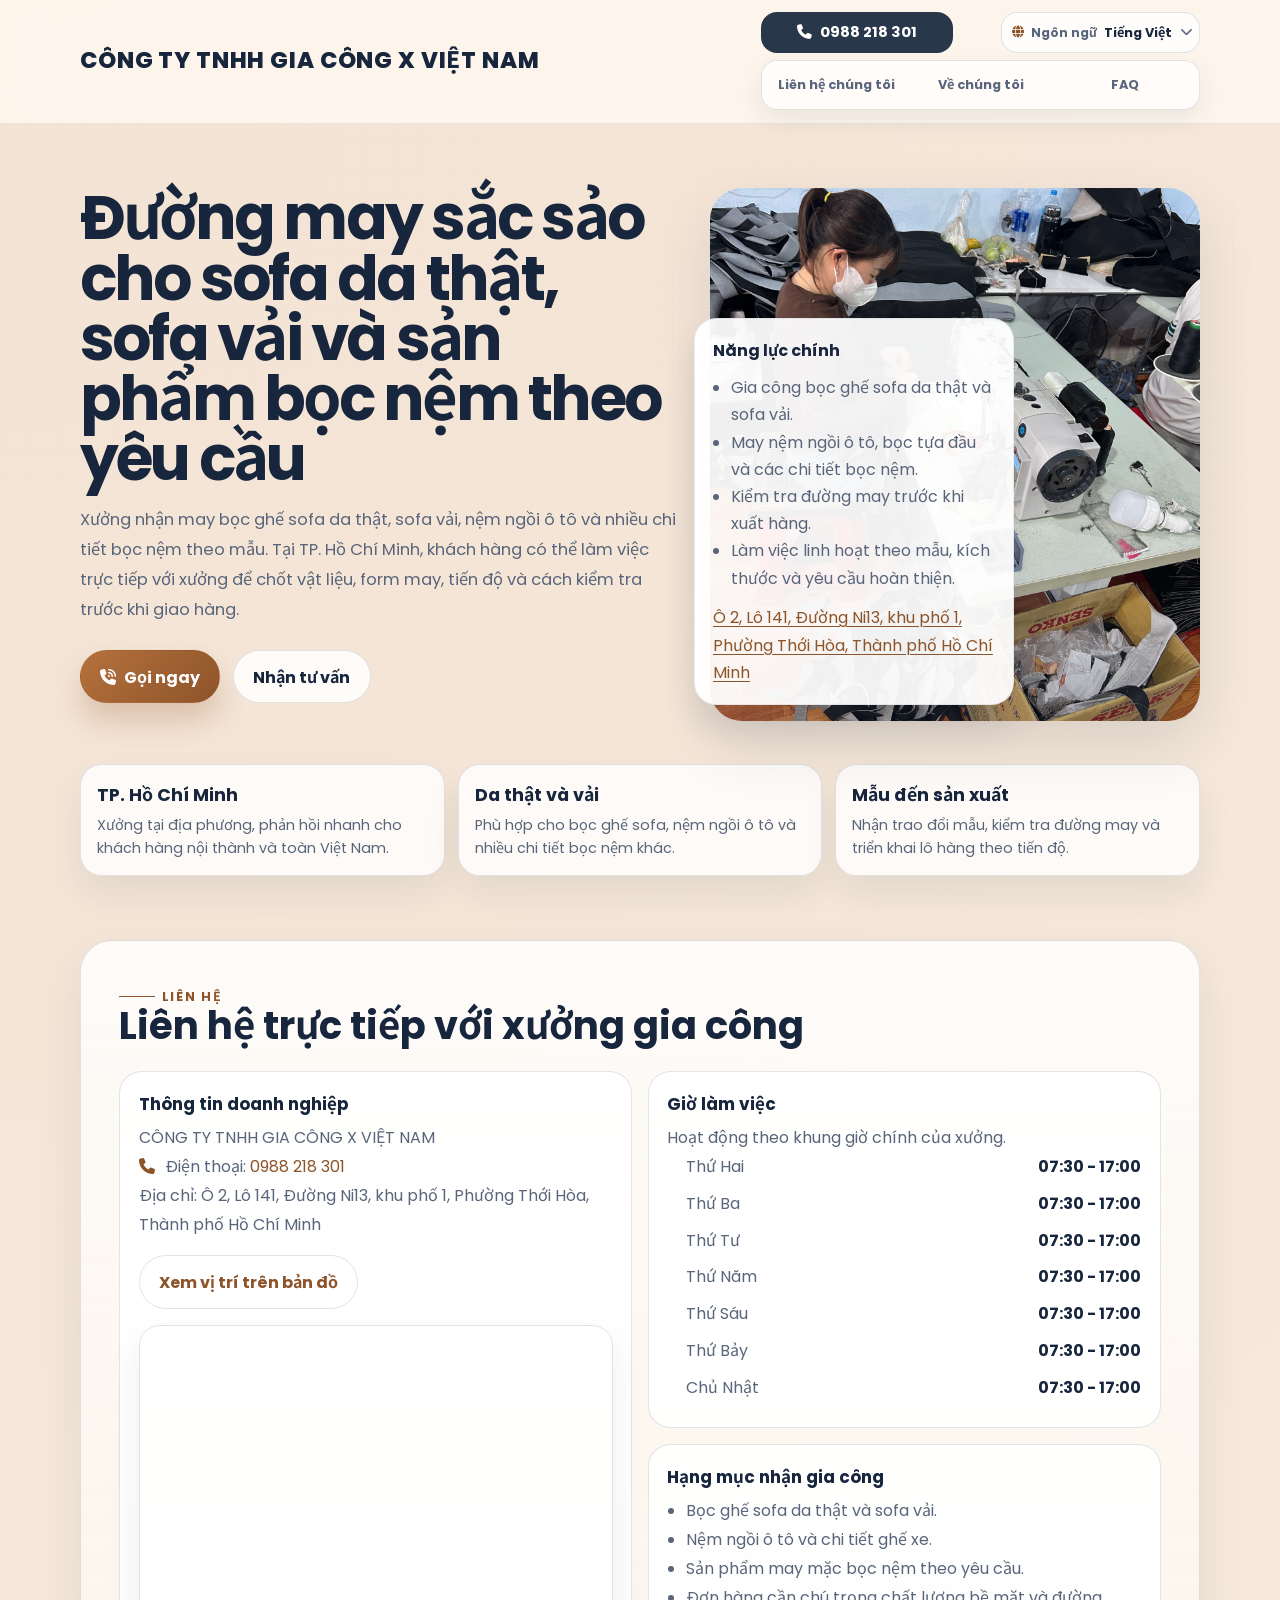
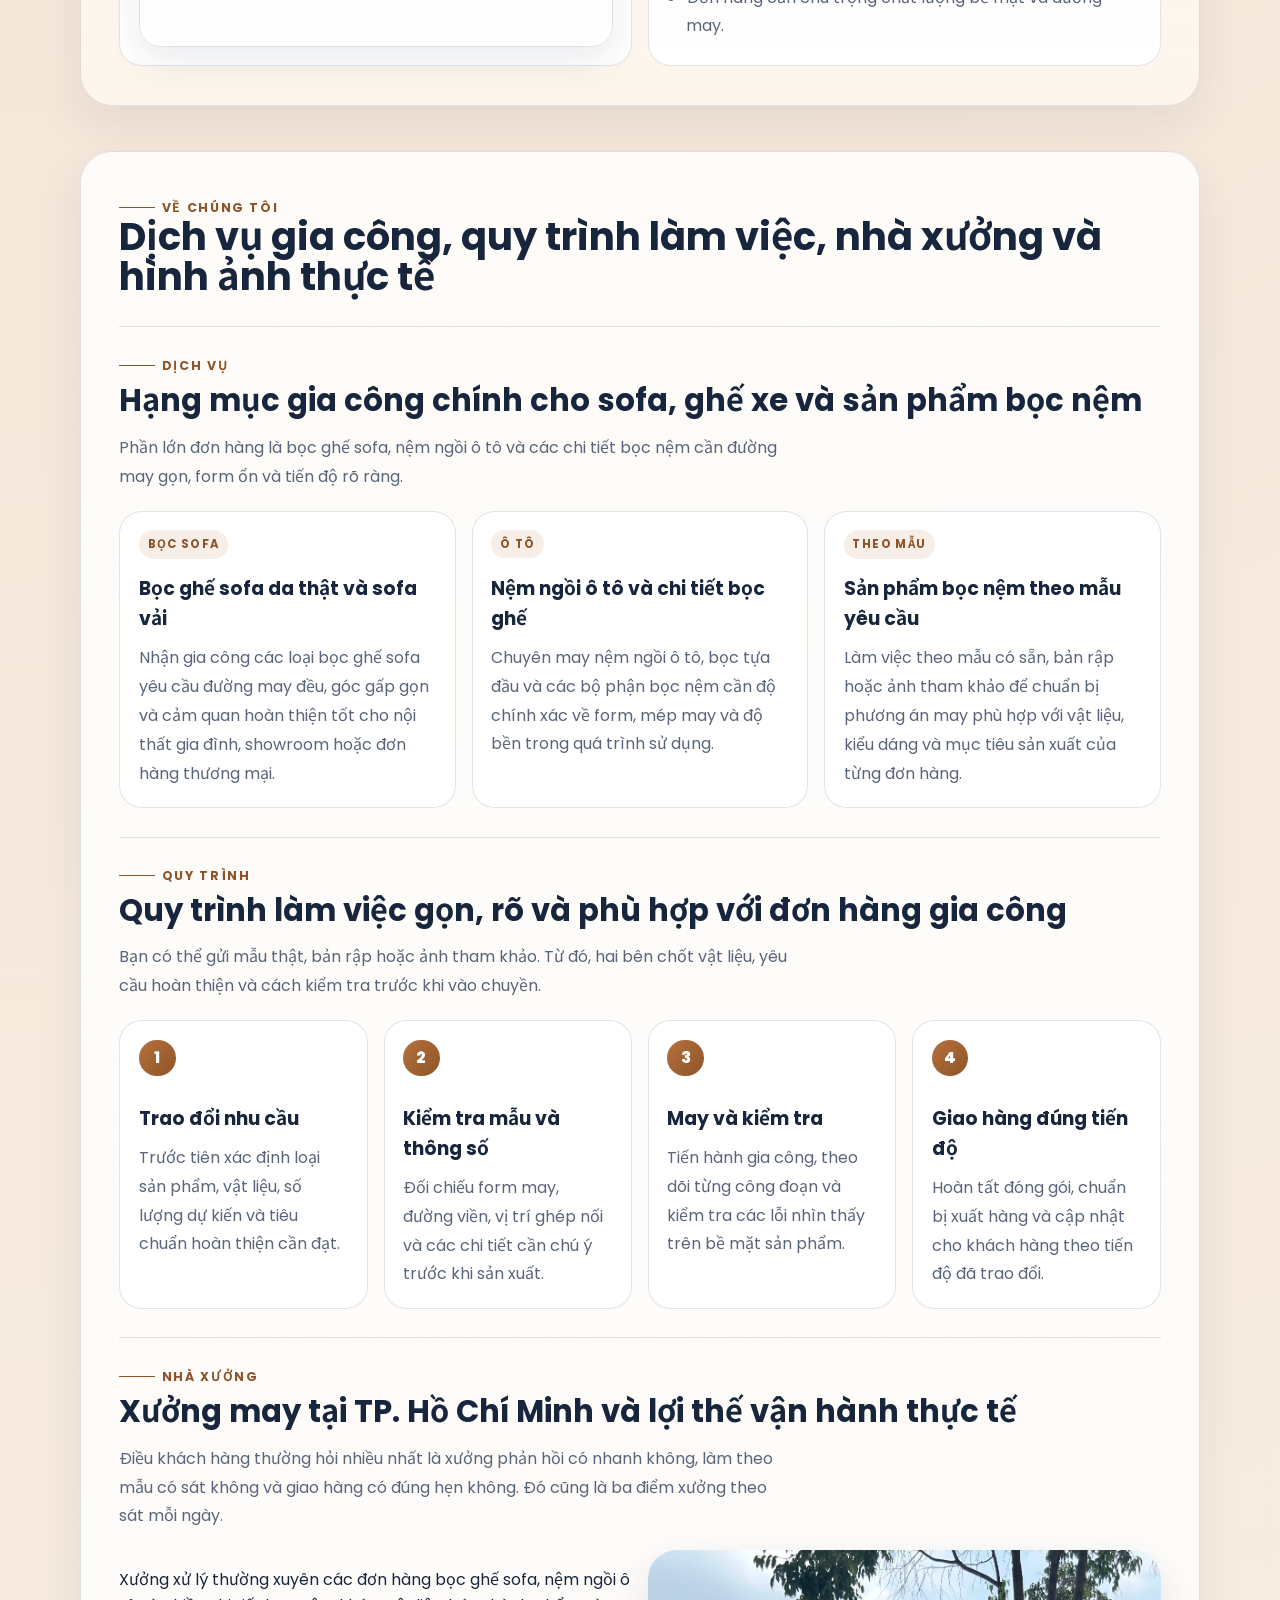
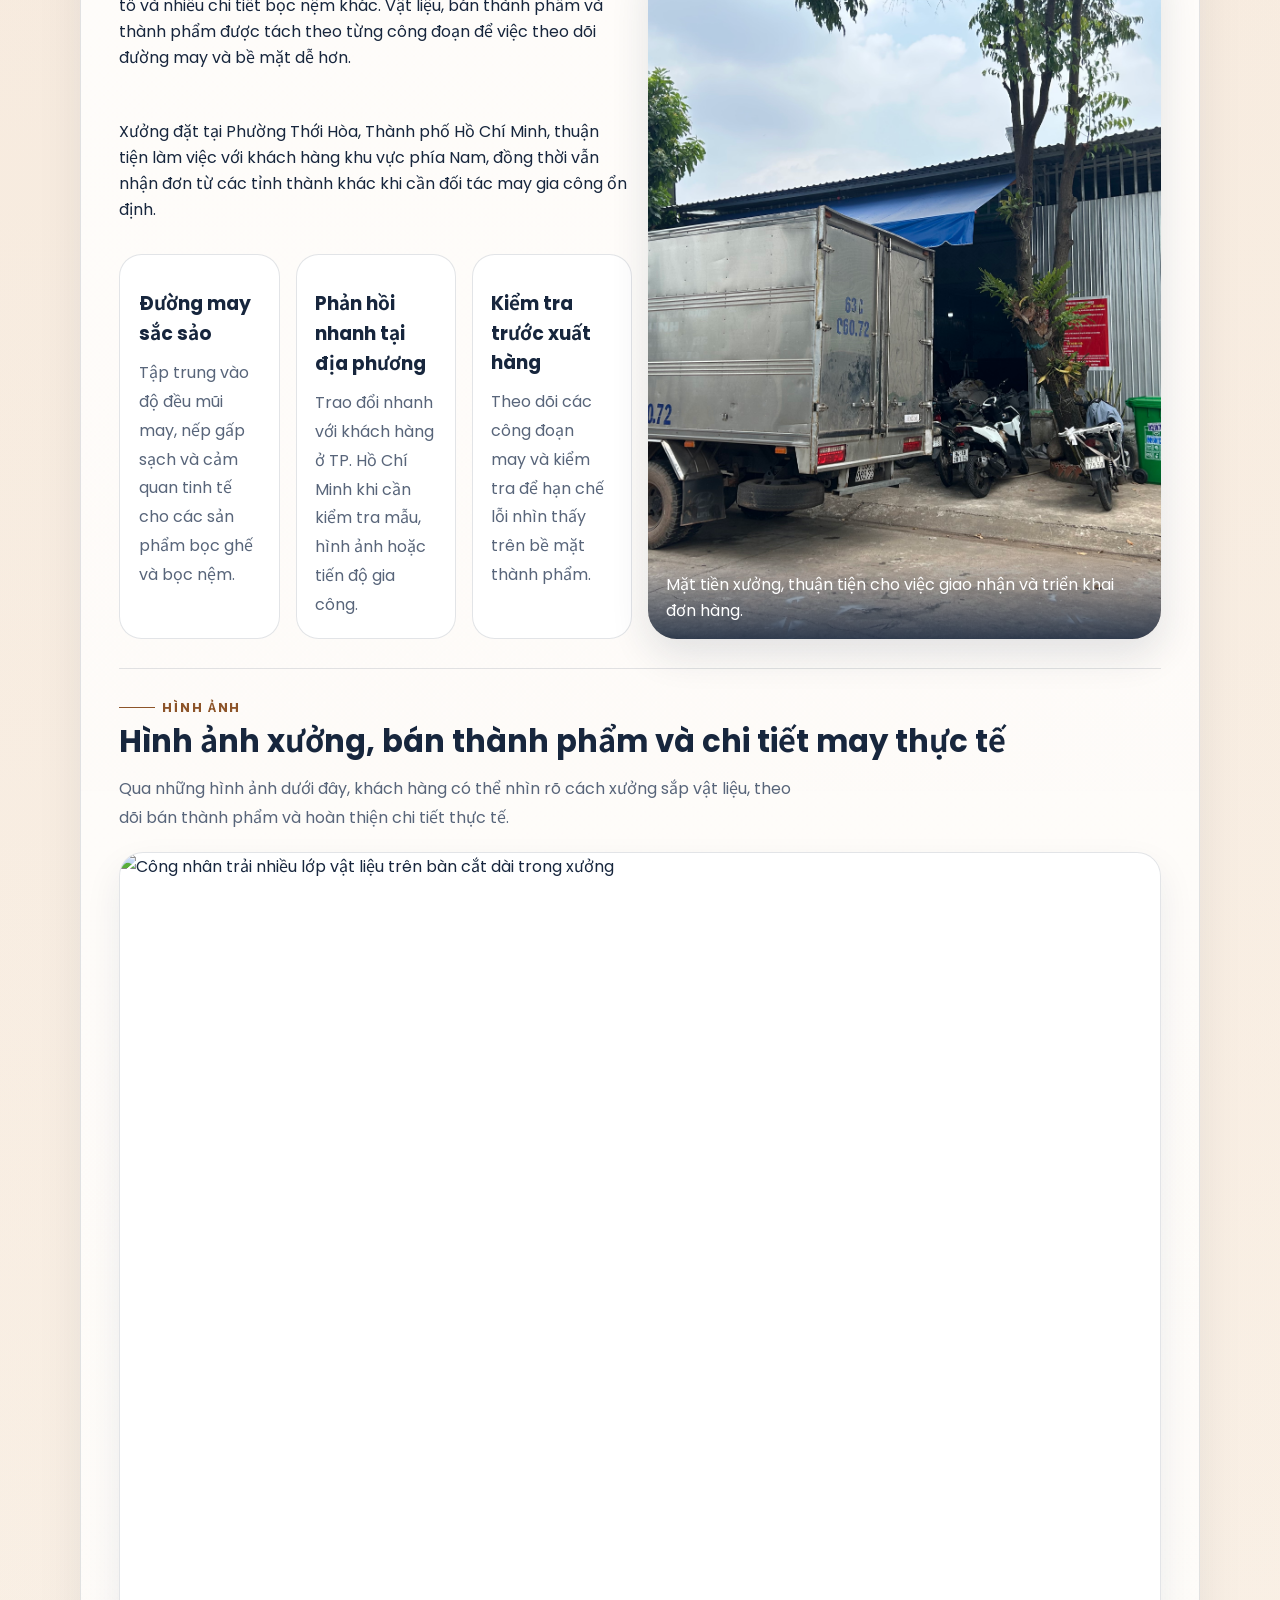
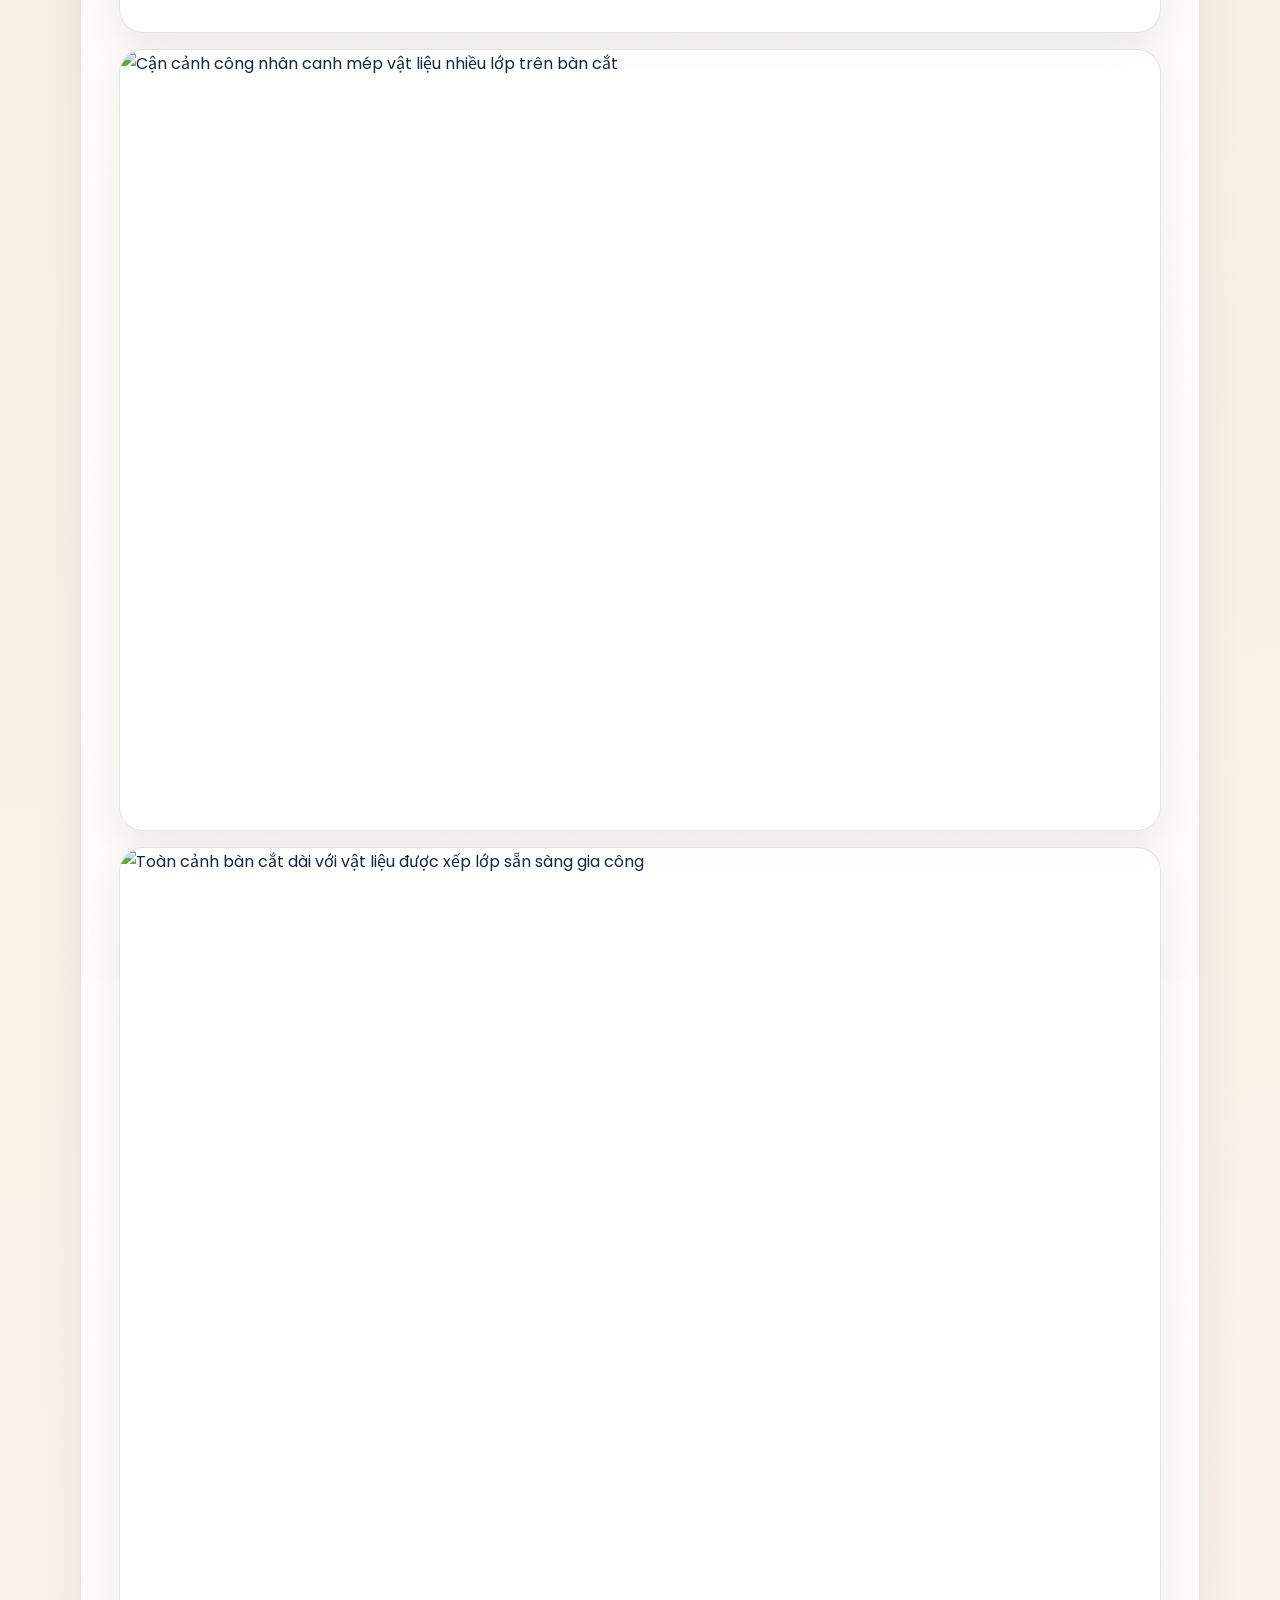
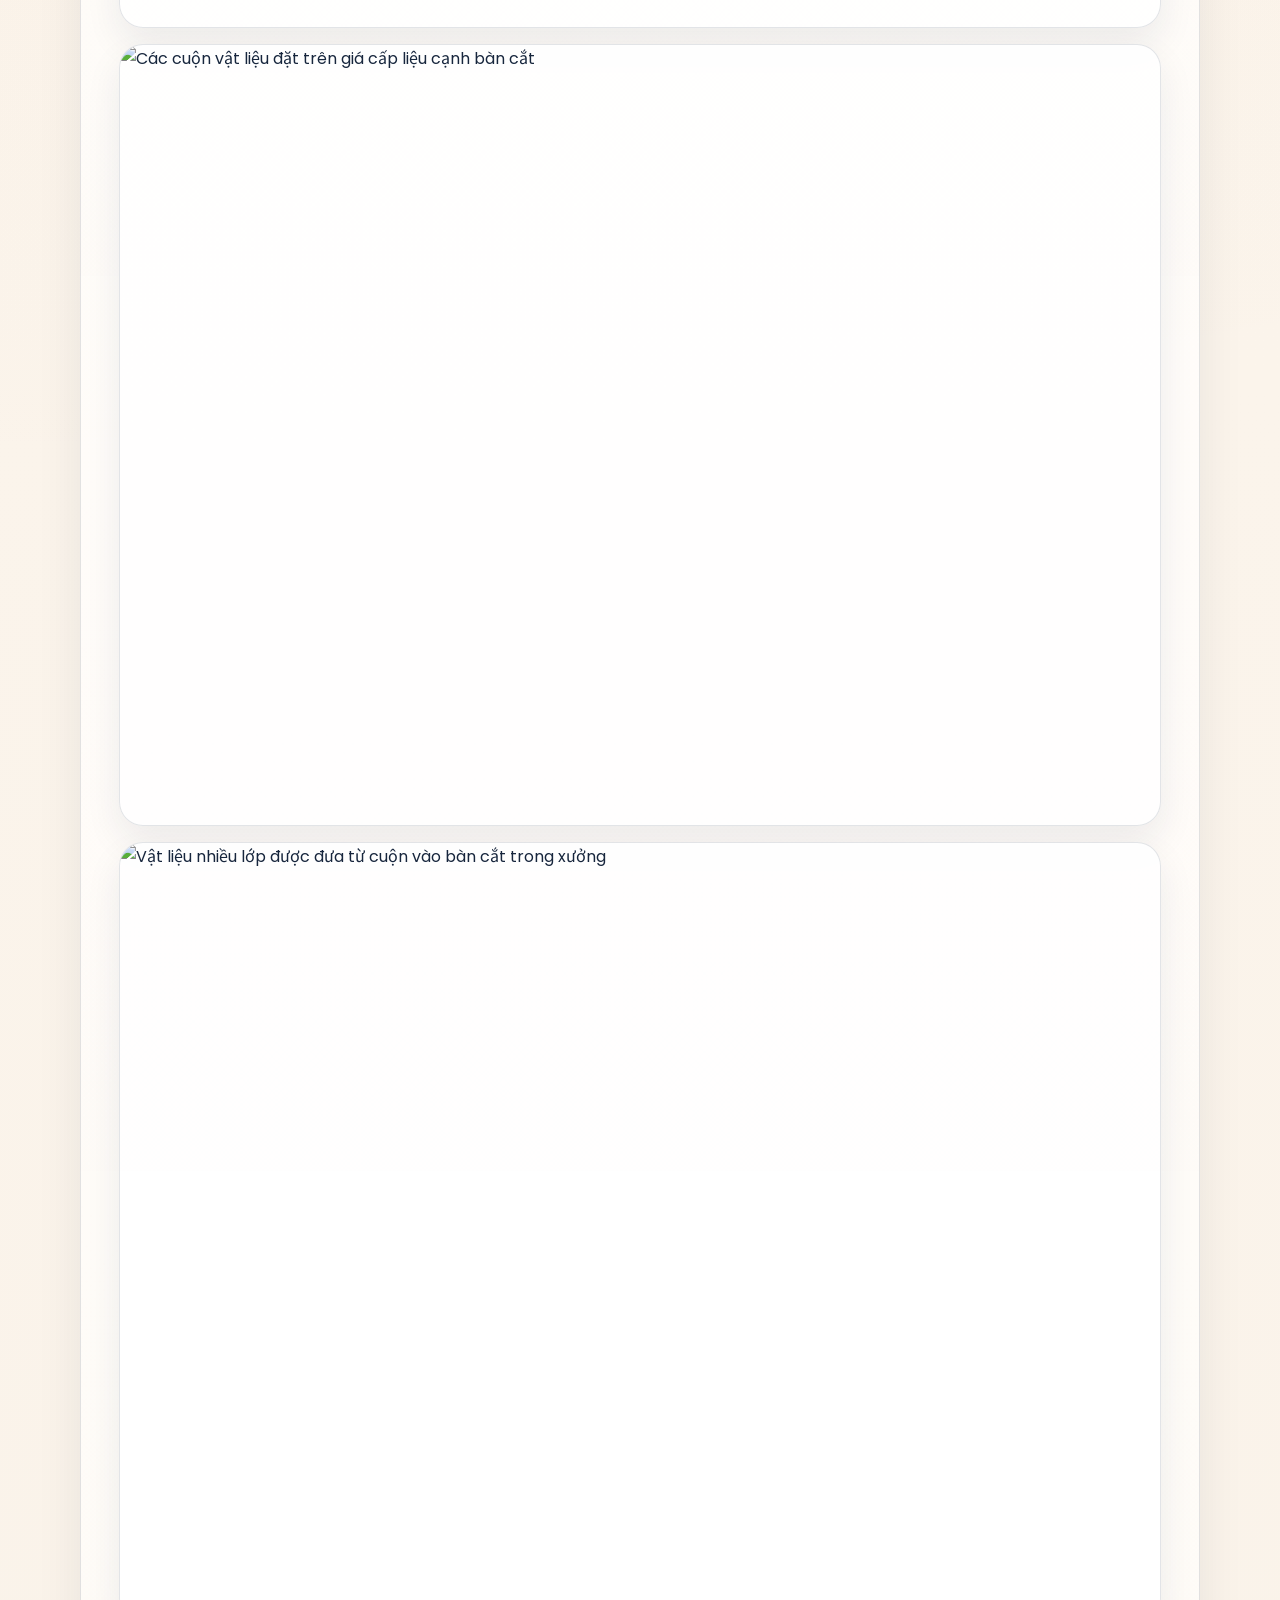
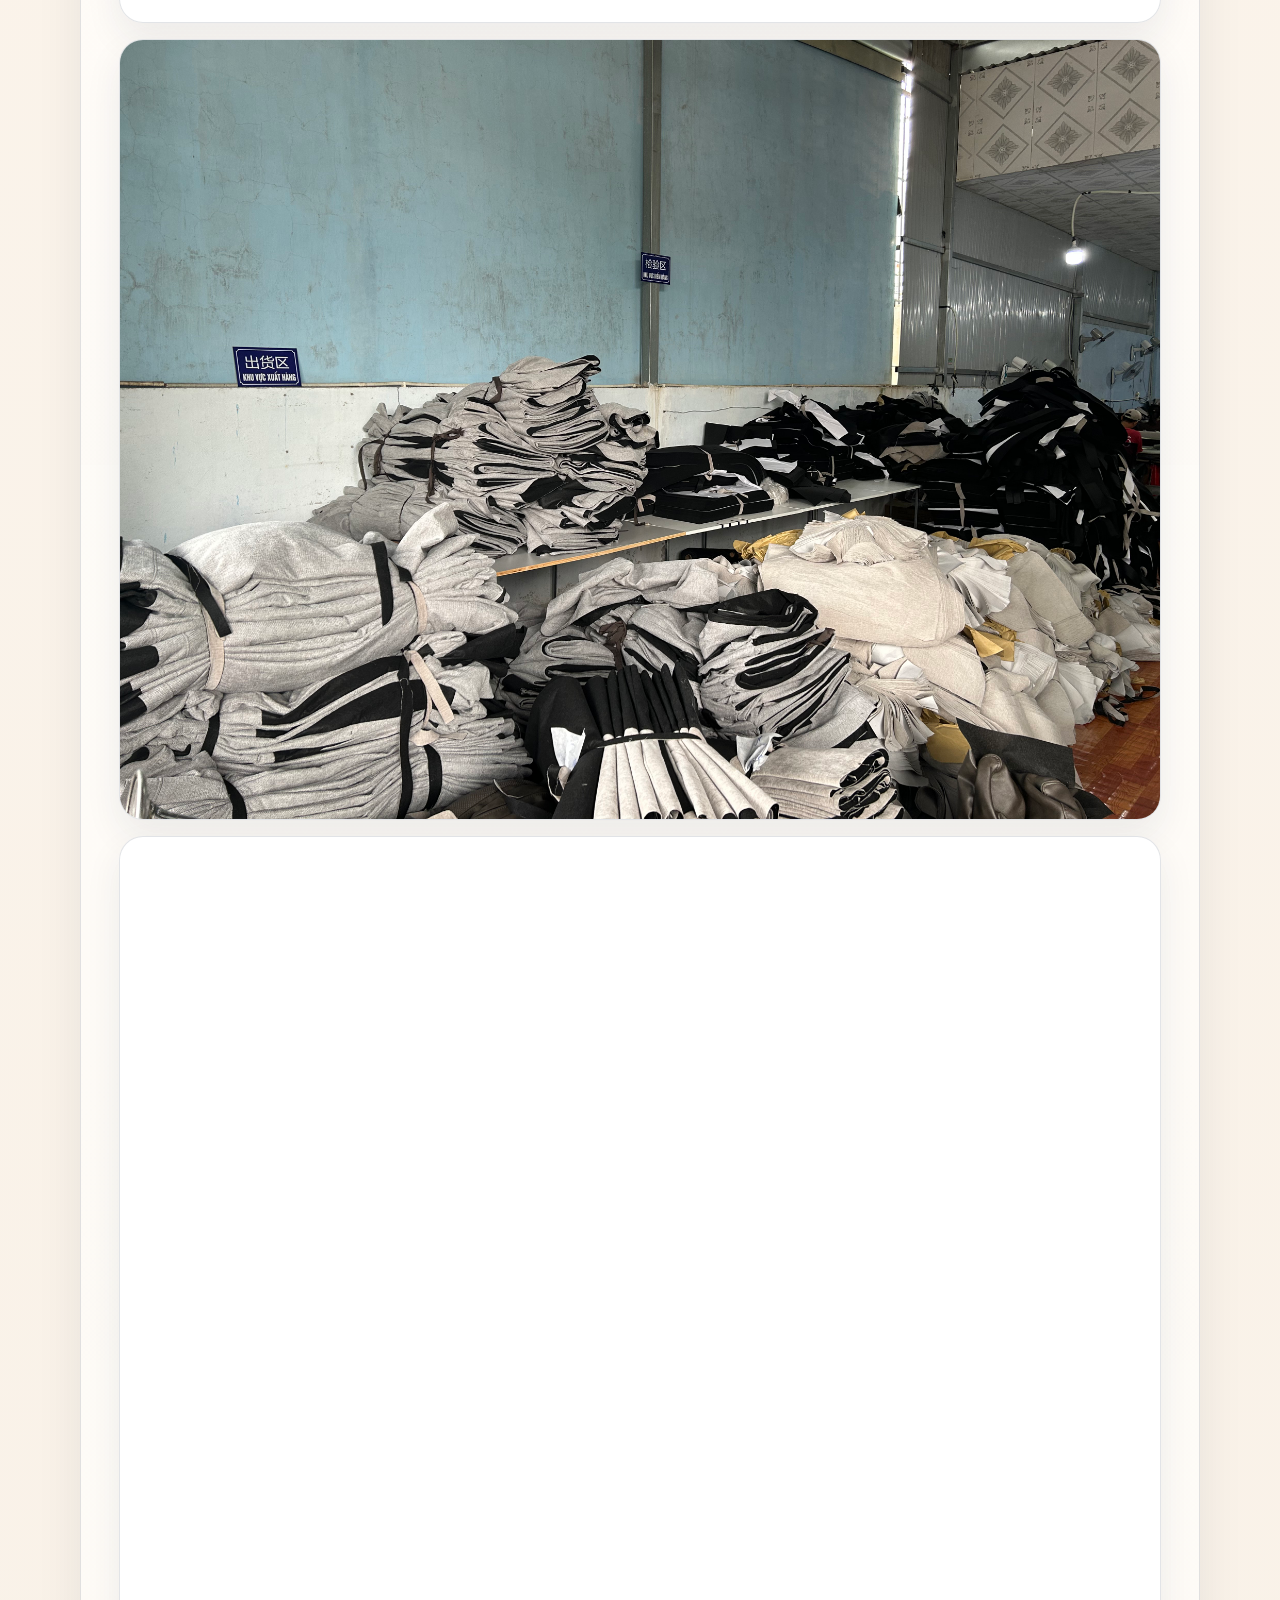
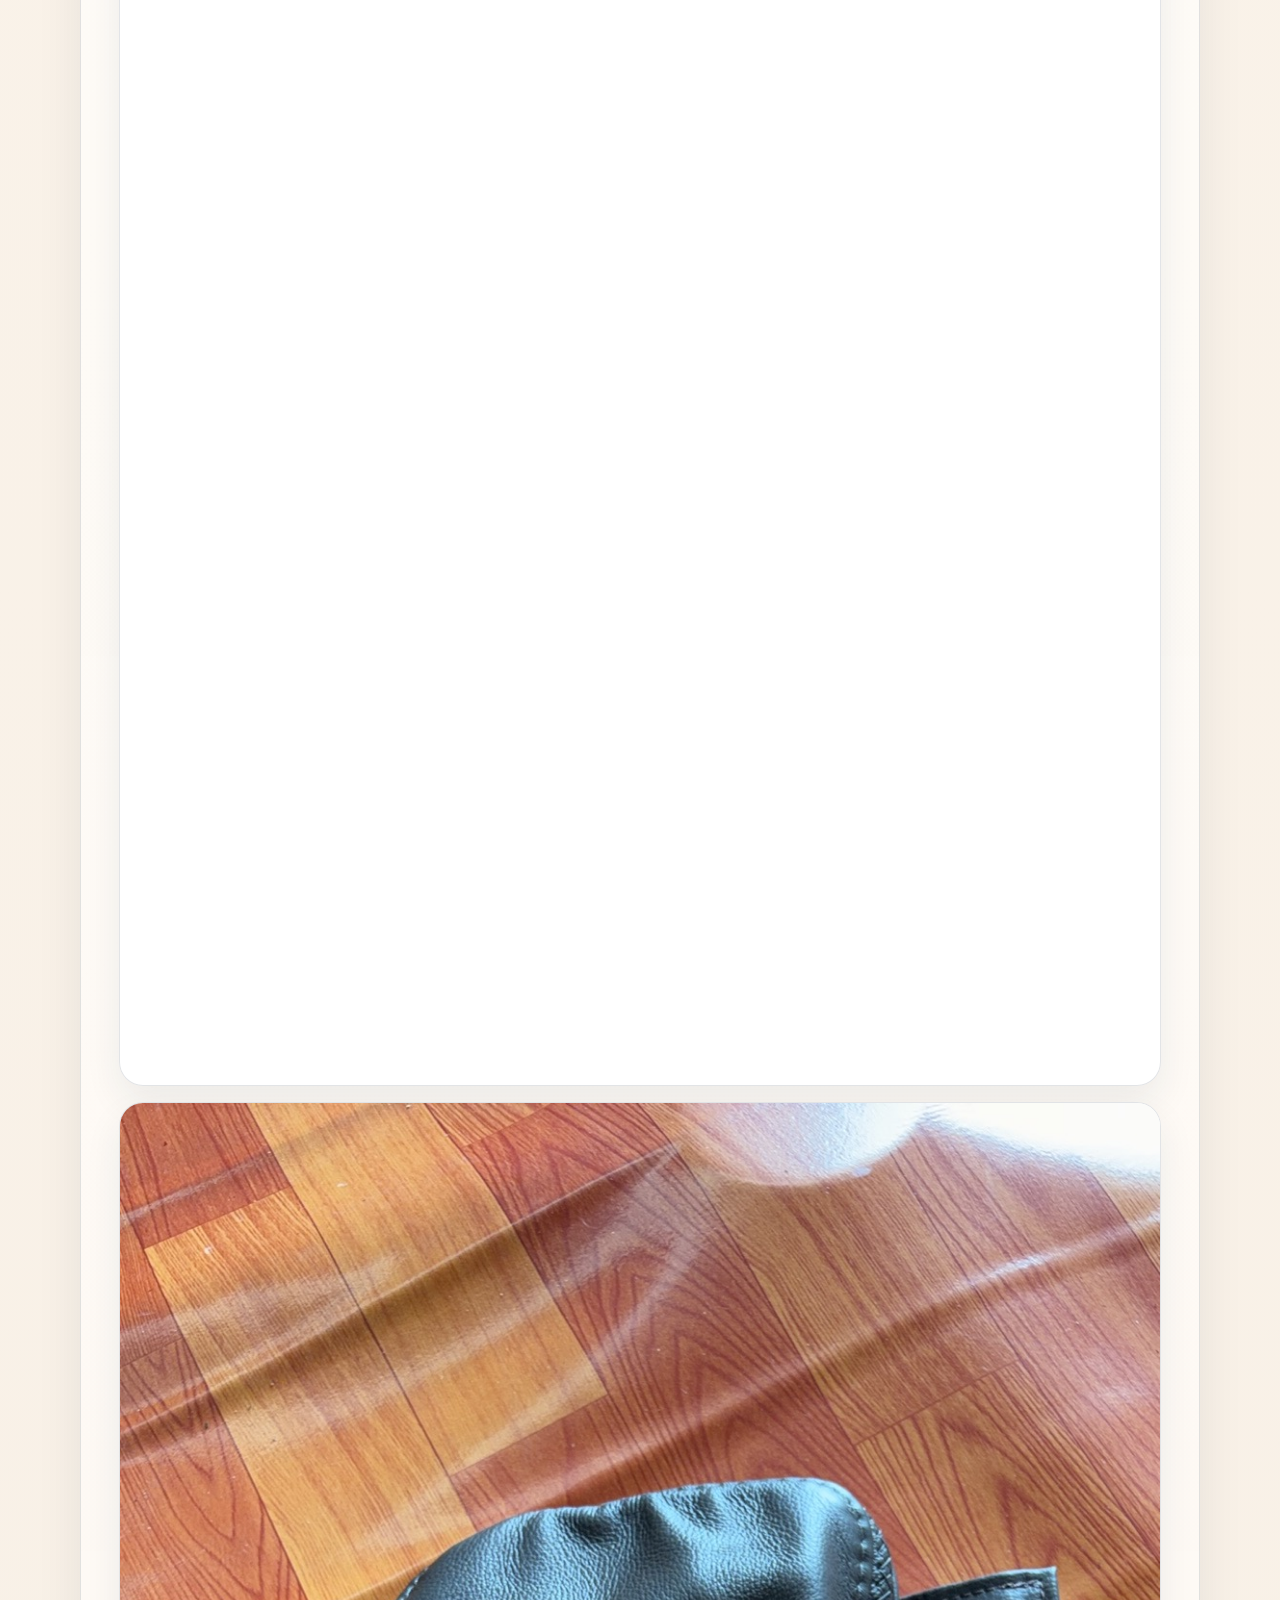
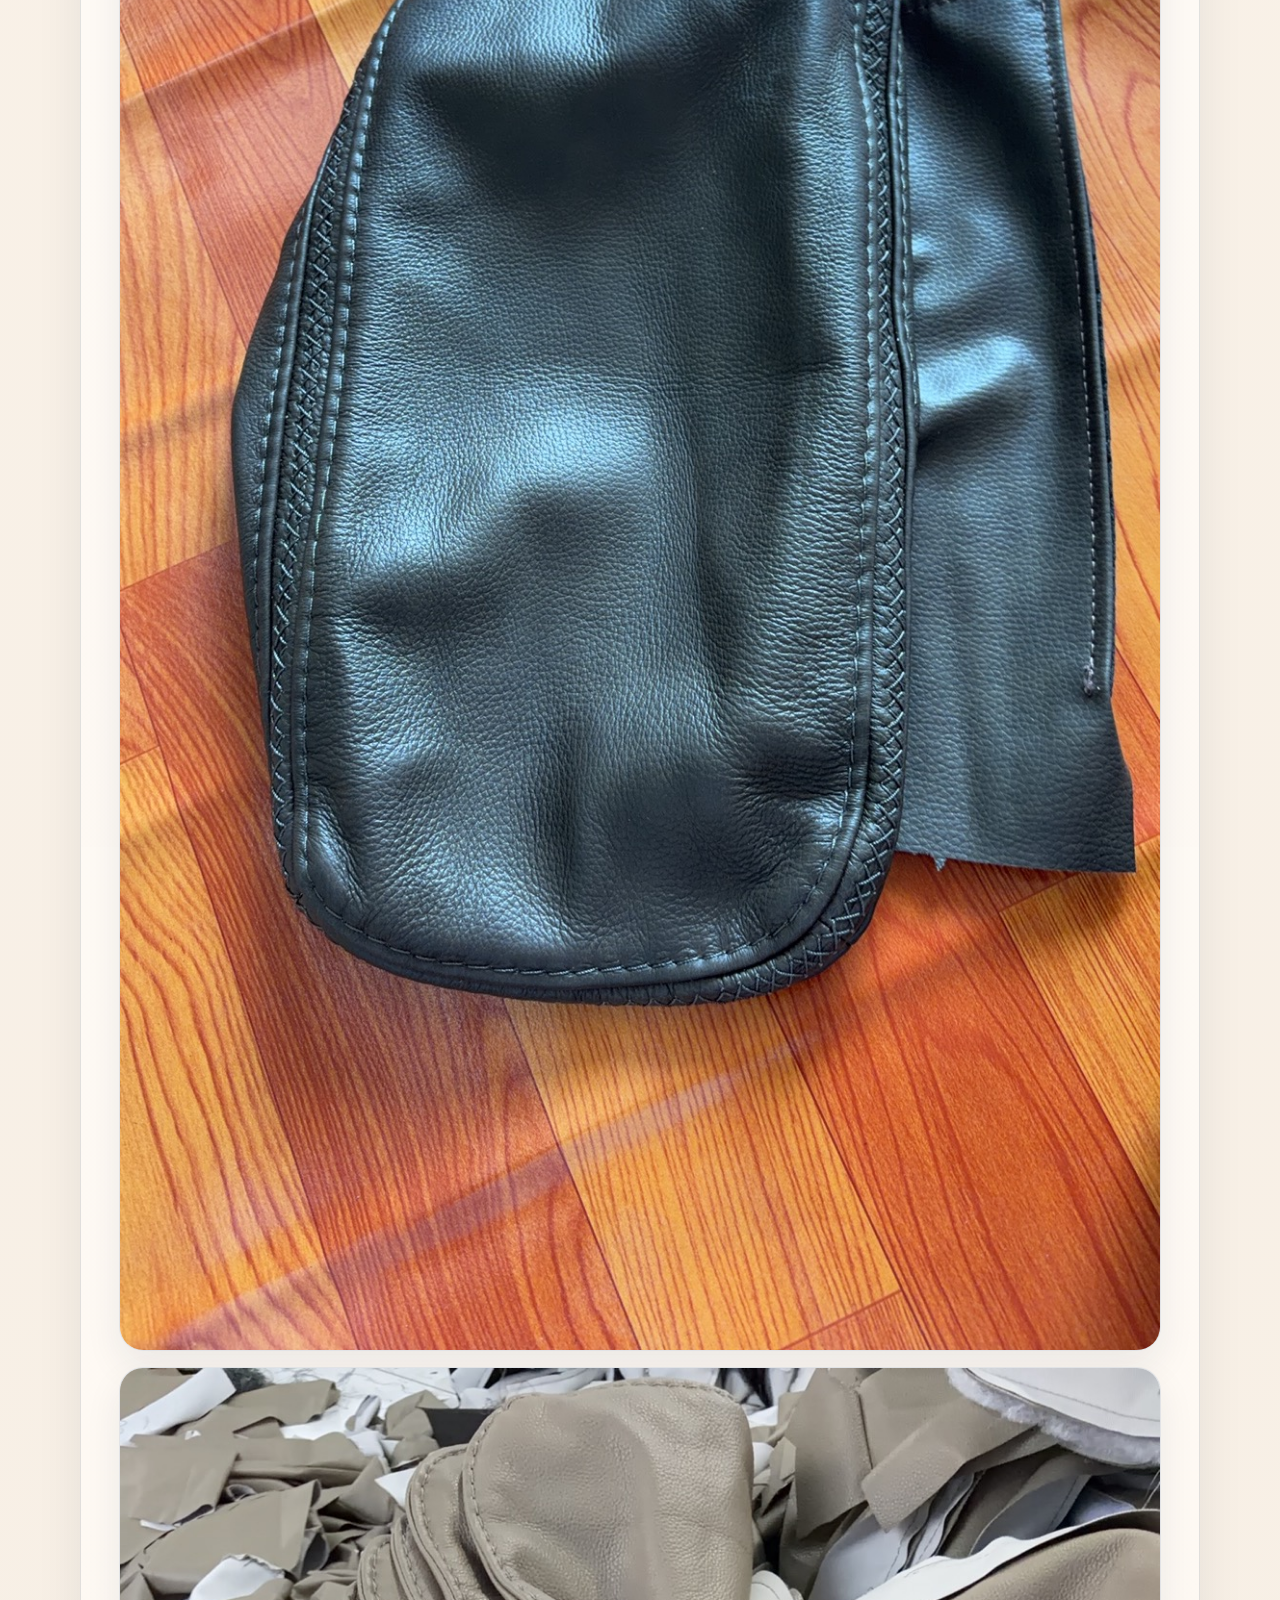
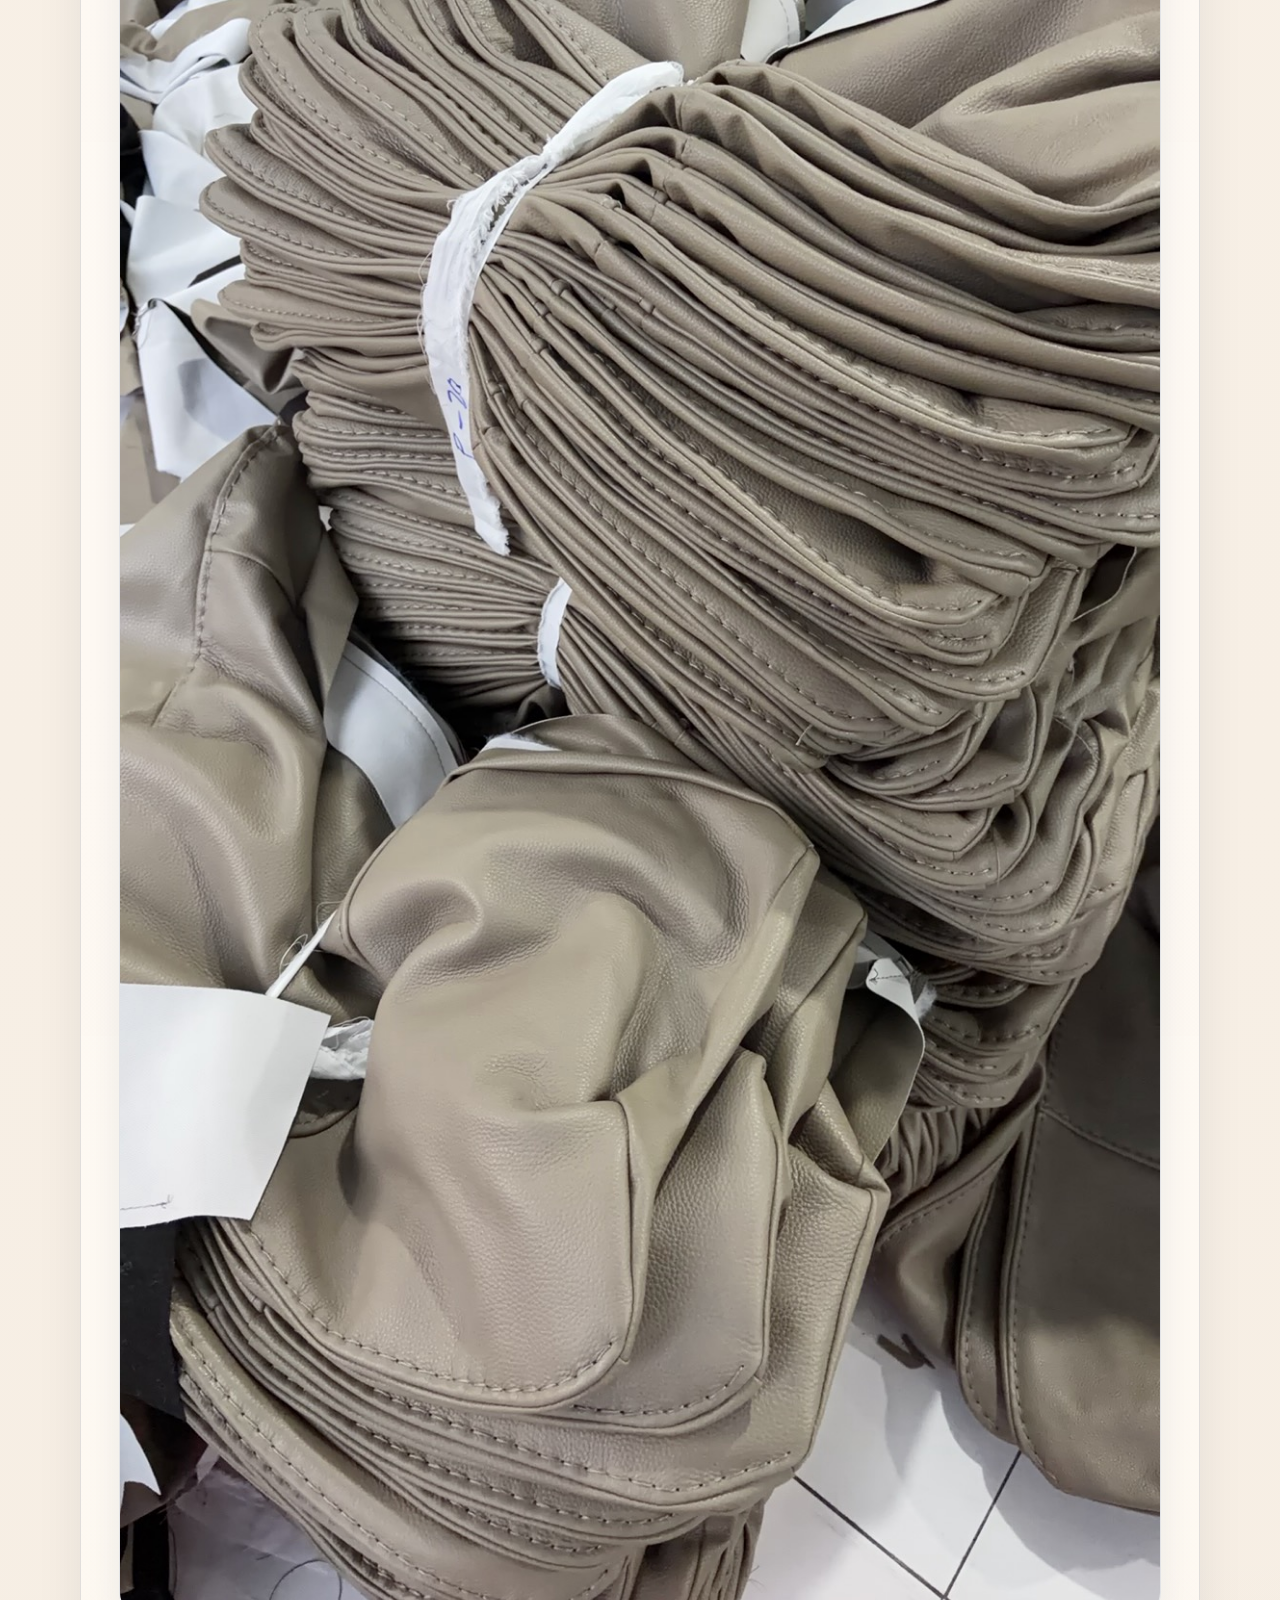
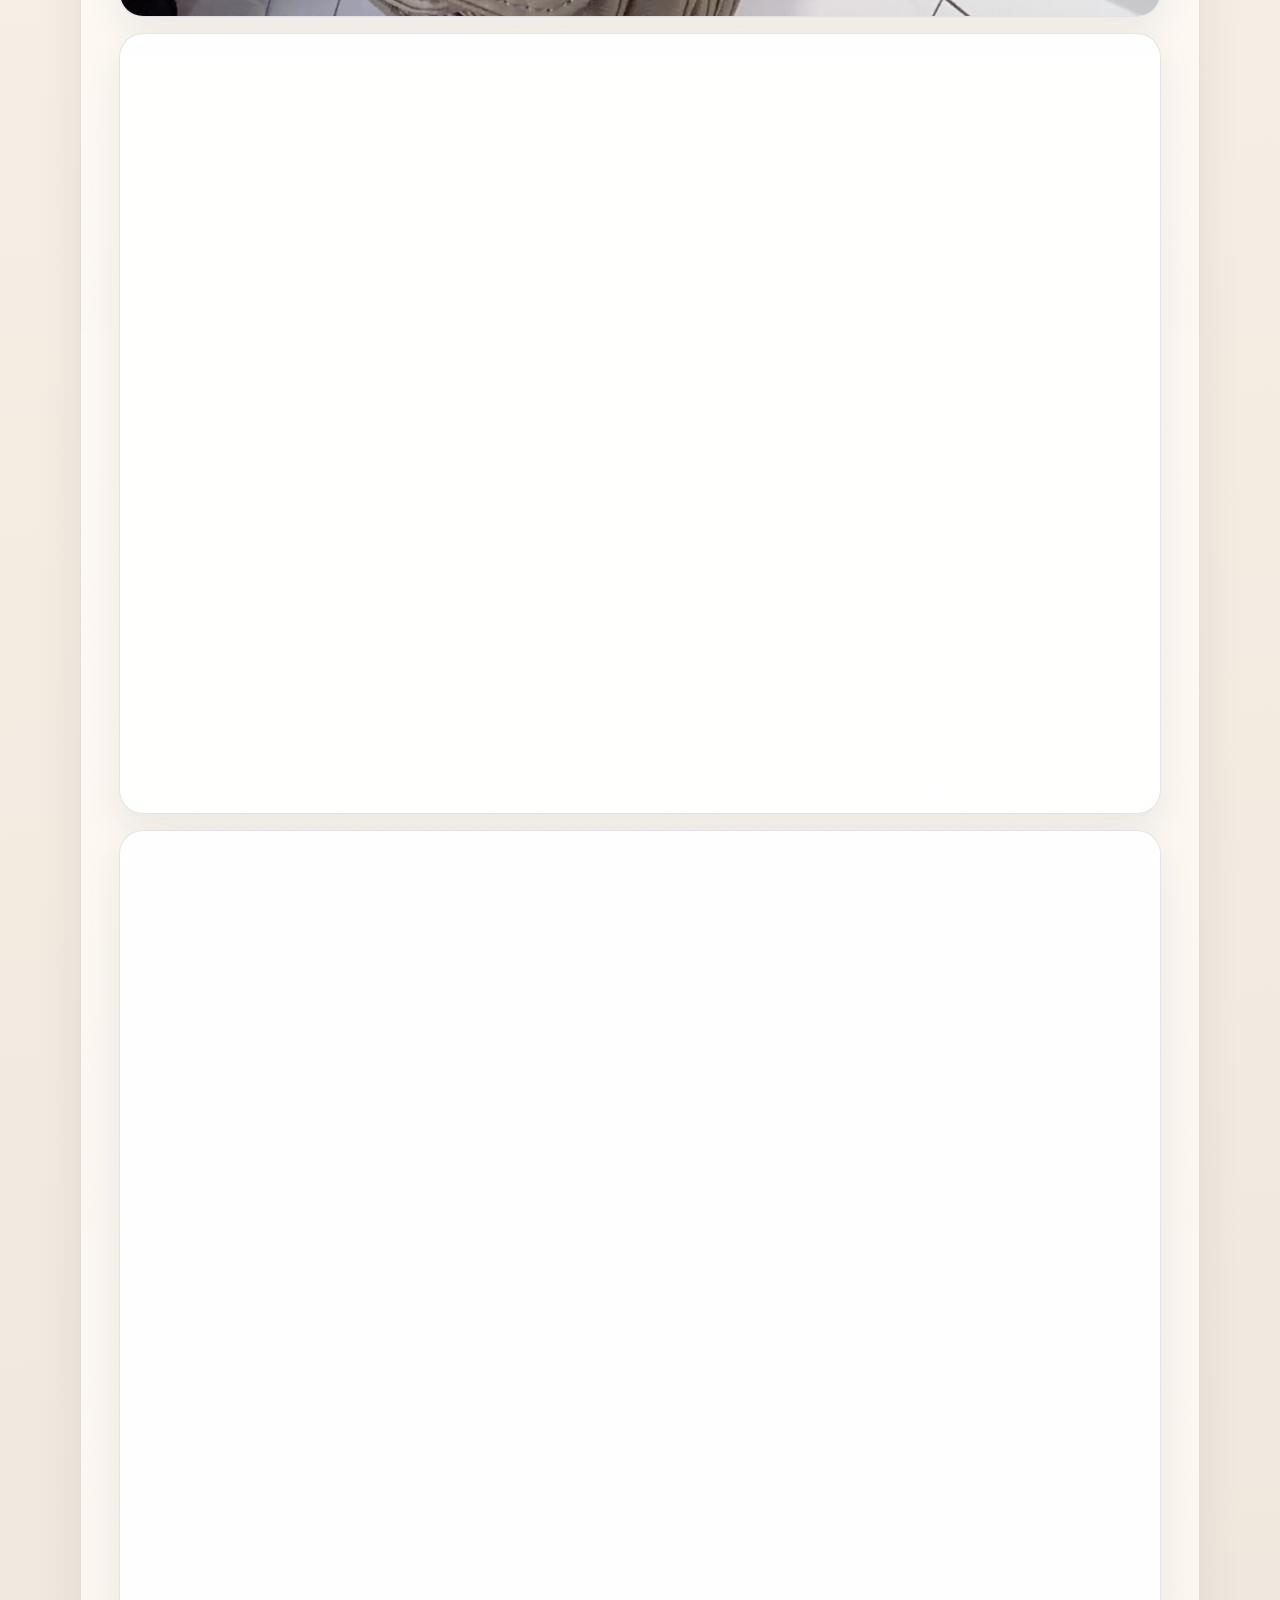
==== index.html @ 413e0a70 "Add gallery images for upholstery workshop processes" ====
<!doctype html>
<html lang="vi">
<head>
  <meta charset="utf-8">
  <meta name="viewport" content="width=device-width, initial-scale=1">
  <title>Gia công may sofa da, bọc ghế vải, nệm ngồi ô tô tại TP. Hồ Chí Minh | Công Ty TNHH Gia Công X Việt Nam</title>
  <meta name="description" content="CÔNG TY TNHH GIA CÔNG X VIỆT NAM là xưởng gia công may bọc ghế sofa da thật, sofa vải, nệm ngồi ô tô và các sản phẩm bọc nệm theo yêu cầu tại TP. Hồ Chí Minh, phục vụ khách hàng trên toàn Việt Nam với đường may sắc sảo và tiến độ rõ ràng.">
  <meta name="keywords" content="gia công may sofa TP.HCM, bọc ghế sofa da thật, bọc ghế sofa vải, nệm ngồi ô tô, xưởng may gia công Việt Nam, upholstery sewing Vietnam">
  <meta name="robots" content="index,follow,max-image-preview:large">
  <meta name="theme-color" content="#17263d">
  <link rel="canonical" href="index.html">
  <link rel="alternate" hreflang="vi" href="index.html">
  <link rel="alternate" hreflang="en" href="en/index.html">
  <link rel="alternate" hreflang="zh" href="zh/index.html">
  <link rel="alternate" hreflang="ja" href="ja/index.html">
  <link rel="alternate" hreflang="ko" href="ko/index.html">
  <link rel="alternate" hreflang="x-default" href="index.html">
  <meta property="og:type" content="website">
  <meta property="og:site_name" content="Vietnam X Processing Company Limited">
  <meta property="og:title" content="Xưởng gia công may sofa da, sofa vải và nệm ngồi ô tô tại TP. Hồ Chí Minh">
  <meta property="og:description" content="Nhận gia công bọc ghế sofa da thật, sofa vải, nệm ngồi ô tô và nhiều sản phẩm bọc nệm khác với chất lượng tinh tế và tiến độ đáng tin cậy.">
  <meta property="og:image" content="assets/images/sewing-line-closeup.jpeg">
  <meta property="og:locale" content="vi_VN">
  <meta name="twitter:card" content="summary_large_image">
  <link rel="preconnect" href="https://fonts.googleapis.com">
  <link rel="preconnect" href="https://fonts.gstatic.com" crossorigin>
  <link href="https://fonts.googleapis.com/css2?family=Noto+Sans+JP:wght@400;500;700;800&family=Noto+Sans+KR:wght@400;500;700;800&family=Noto+Sans+SC:wght@400;500;700;800&family=Poppins:wght@400;500;600;700;800&display=swap" rel="stylesheet">
  <link rel="stylesheet" href="https://cdnjs.cloudflare.com/ajax/libs/font-awesome/6.5.2/css/all.min.css">
  <link rel="icon" href="assets/images/logo.png" type="image/png">
  <link rel="stylesheet" href="assets/css/site.css">
  <script type="application/ld+json">
    {
      "@context": "https://schema.org",
      "@type": "LocalBusiness",
      "name": "CÔNG TY TNHH GIA CÔNG X VIỆT NAM",
      "alternateName": "VIETNAM X PROCESSING COMPANY LIMITED",
      "description": "Xưởng gia công may bọc ghế sofa da thật, sofa vải, nệm ngồi ô tô và các sản phẩm may mặc bọc nệm tại TP. Hồ Chí Minh, Việt Nam.",
      "telephone": "+84988218301",
      "image": [
        "assets/images/factory-front.jpeg",
        "assets/images/sewing-line-closeup.jpeg",
        "assets/images/leather-cover-brown.jpg"
      ],
      "logo": "assets/images/logo.png",
      "hasMap": "https://maps.app.goo.gl/C5cqm9W752a1mhqNA",
      "areaServed": [
        "Ho Chi Minh City",
        "Vietnam"
      ],
      "address": {
        "@type": "PostalAddress",
        "streetAddress": "Ô 2, Lô 141, Đường Ni13, khu phố 1, Phường Thới Hòa",
        "addressLocality": "Thành phố Hồ Chí Minh",
        "addressCountry": "VN"
      },
      "openingHoursSpecification": {
        "@type": "OpeningHoursSpecification",
        "dayOfWeek": [
          "https://schema.org/Monday",
          "https://schema.org/Tuesday",
          "https://schema.org/Wednesday",
          "https://schema.org/Thursday",
          "https://schema.org/Friday",
          "https://schema.org/Saturday",
          "https://schema.org/Sunday"
        ],
        "opens": "07:30",
        "closes": "17:00"
      },
      "serviceType": [
        "Gia công may bọc ghế sofa da thật",
        "Gia công may bọc ghế sofa vải",
        "Gia công nệm ngồi ô tô",
        "May các chi tiết bọc nệm theo yêu cầu"
      ]
    }
  </script>
  <script src="assets/js/site.js" defer></script>
</head>
<body>
  <div class="page-shell">
    <header class="site-header">
      <div class="container topbar">
        <a class="brand" href="index.html" aria-label="Trang chủ">
          <span class="brand-copy">
            <strong>CÔNG TY TNHH GIA CÔNG X VIỆT NAM</strong>
          </span>
        </a>
        <div class="actions">
          <nav class="site-nav" id="site-nav" data-nav>
            <a href="#contact">Liên hệ chúng tôi</a>
            <a href="#about">Về chúng tôi</a>
            <a href="#faq">FAQ</a>
          </nav>
          <a class="button button-soft phone-button" href="tel:+84988218301"><i class="fa-solid fa-phone" aria-hidden="true"></i><span>0988 218 301</span></a>
          <details class="language-menu" data-language-menu aria-label="Ngôn ngữ website">
            <summary class="language-trigger">
              <span class="lang-title"><i class="fa-solid fa-globe" aria-hidden="true"></i><span>Ngôn ngữ</span></span>
              <span class="language-current">Tiếng Việt</span>
              <i class="fa-solid fa-chevron-down language-chevron" aria-hidden="true"></i>
            </summary>
            <div class="language-panel">
              <a class="lang-link is-active" href="index.html" aria-current="page">Tiếng Việt</a>
              <a class="lang-link" href="en/index.html">English</a>
              <a class="lang-link" href="zh/index.html">中文</a>
              <a class="lang-link" href="ja/index.html">日本語</a>
              <a class="lang-link" href="ko/index.html">한국어</a>
            </div>
          </details>
        </div>
      </div>
    </header>

    <main>
      <section class="hero">
        <div class="container hero-grid">
          <div class="hero-copy reveal">
            <h1 class="hero-title">Đường may sắc sảo cho sofa da thật, sofa vải và sản phẩm bọc nệm theo yêu cầu</h1>
            <p class="hero-lead">Xưởng nhận may bọc ghế sofa da thật, sofa vải, nệm ngồi ô tô và nhiều chi tiết bọc nệm theo mẫu. Tại TP. Hồ Chí Minh, khách hàng có thể làm việc trực tiếp với xưởng để chốt vật liệu, form may, tiến độ và cách kiểm tra trước khi giao hàng.</p>
            <div class="hero-actions">
              <a class="button" href="tel:+84988218301"><i class="fa-solid fa-phone-volume" aria-hidden="true"></i><span>Gọi ngay</span></a>
              <a class="button button-secondary" href="#contact">Nhận tư vấn</a>
            </div>
          </div>

          <div class="hero-media reveal">
            <figure class="hero-frame">
              <img src="assets/images/sewing-line-closeup.jpeg" alt="Công nhân đang may sản phẩm bọc nệm tại xưởng Vietnam X Processing" width="1080" height="1440" fetchpriority="high">
            </figure>
            <div class="hero-badge">
              <strong>Năng lực chính</strong>
              <ul class="plain-list">
                <li>Gia công bọc ghế sofa da thật và sofa vải.</li>
                <li>May nệm ngồi ô tô, bọc tựa đầu và các chi tiết bọc nệm.</li>
                <li>Kiểm tra đường may trước khi xuất hàng.</li>
                <li>Làm việc linh hoạt theo mẫu, kích thước và yêu cầu hoàn thiện.</li>
              </ul>
              <p><a class="link-inline" href="https://maps.app.goo.gl/C5cqm9W752a1mhqNA" target="_blank" rel="noreferrer">Ô 2, Lô 141, Đường Ni13, khu phố 1, Phường Thới Hòa, Thành phố Hồ Chí Minh</a></p>
            </div>
          </div>

          <div class="hero-stats">
            <article class="stat">
              <strong>TP. Hồ Chí Minh</strong>
              <span>Xưởng tại địa phương, phản hồi nhanh cho khách hàng nội thành và toàn Việt Nam.</span>
            </article>
            <article class="stat">
              <strong>Da thật và vải</strong>
              <span>Phù hợp cho bọc ghế sofa, nệm ngồi ô tô và nhiều chi tiết bọc nệm khác.</span>
            </article>
            <article class="stat">
              <strong>Mẫu đến sản xuất</strong>
              <span>Nhận trao đổi mẫu, kiểm tra đường may và triển khai lô hàng theo tiến độ.</span>
            </article>
          </div>
        </div>
      </section>

      <section id="contact">
        <div class="container section-shell reveal">
          <div class="section-head">
            <div>
              <div class="kicker">Liên hệ</div>
              <h2>Liên hệ trực tiếp với xưởng gia công</h2>
            </div>
            <p>Nếu bạn đang cần xưởng may sofa tại TP. Hồ Chí Minh hoặc đối tác gia công sản phẩm bọc nệm tại Việt Nam, hãy trao đổi trực tiếp để chốt yêu cầu và tiến độ mong muốn.</p>
          </div>
          <div class="contact-grid">
            <article class="contact-card">
              <strong>Thông tin doanh nghiệp</strong>
              <p>CÔNG TY TNHH GIA CÔNG X VIỆT NAM</p>
              <p class="contact-line"><i class="fa-solid fa-phone" aria-hidden="true"></i><span>Điện thoại: <a href="tel:+84988218301">0988 218 301</a></span></p>
              <p>Địa chỉ: Ô 2, Lô 141, Đường Ni13, khu phố 1, Phường Thới Hòa, Thành phố Hồ Chí Minh</p>
              <a class="button button-secondary button-map" href="https://maps.app.goo.gl/C5cqm9W752a1mhqNA" target="_blank" rel="noreferrer">Xem vị trí trên bản đồ</a>
              <div class="map-embed">
                <iframe src="https://www.google.com/maps/embed?pb=!1m14!1m8!1m3!1d1930.5490100878483!2d106.64852602916369!3d11.113356137836725!3m2!1i1024!2i768!4f13.1!3m3!1m2!1s0x3174cf1de5c8b1c9%3A0x5f0b06e8c2226eaf!2sC%C3%94NG%20TY%20TNHH%20GIA%20C%C3%94NG%20X%20VIETNAM!5e0!3m2!1sen!2s!4v1776452858719!5m2!1sen!2s" title="Bản đồ công ty Vietnam X Processing" allowfullscreen="" loading="lazy" referrerpolicy="no-referrer-when-downgrade"></iframe>
              </div>
            </article>
            <div class="contact-stack">
              <article class="contact-card">
                <strong>Giờ làm việc</strong>
                <p class="hours-note">Hoạt động theo khung giờ chính của xưởng.</p>
                <ul class="hours-list">
                  <li><span>Thứ Hai</span><span>07:30 - 17:00</span></li>
                  <li><span>Thứ Ba</span><span>07:30 - 17:00</span></li>
                  <li><span>Thứ Tư</span><span>07:30 - 17:00</span></li>
                  <li><span>Thứ Năm</span><span>07:30 - 17:00</span></li>
                  <li><span>Thứ Sáu</span><span>07:30 - 17:00</span></li>
                  <li><span>Thứ Bảy</span><span>07:30 - 17:00</span></li>
                  <li><span>Chủ Nhật</span><span>07:30 - 17:00</span></li>
                </ul>
              </article>
              <article class="contact-card">
                <strong>Hạng mục nhận gia công</strong>
                <ul>
                  <li>Bọc ghế sofa da thật và sofa vải.</li>
                  <li>Nệm ngồi ô tô và chi tiết ghế xe.</li>
                  <li>Sản phẩm may mặc bọc nệm theo yêu cầu.</li>
                  <li>Đơn hàng cần chú trọng chất lượng bề mặt và đường may.</li>
                </ul>
              </article>
            </div>
          </div>
        </div>
      </section>

      <section id="about">
        <div class="container section-shell reveal">
          <div class="section-head">
            <div>
              <div class="kicker">Về chúng tôi</div>
              <h2>Dịch vụ gia công, quy trình làm việc, nhà xưởng và hình ảnh thực tế</h2>
            </div>
            <p>Phần này giới thiệu rõ xưởng đang nhận gia công gì, làm việc theo quy trình nào và nhà xưởng vận hành thực tế ra sao.</p>
          </div>
          <div class="section-subgroup" id="services">
            <div>
              <div class="kicker">Dịch vụ</div>
              <h3 class="section-subtitle">Hạng mục gia công chính cho sofa, ghế xe và sản phẩm bọc nệm</h3>
            </div>
            <p class="section-note">Phần lớn đơn hàng là bọc ghế sofa, nệm ngồi ô tô và các chi tiết bọc nệm cần đường may gọn, form ổn và tiến độ rõ ràng.</p>
          </div>
          <div class="grid-3">
            <article class="service-card">
              <span class="tag">Bọc sofa</span>
              <h3>Bọc ghế sofa da thật và sofa vải</h3>
              <p>Nhận gia công các loại bọc ghế sofa yêu cầu đường may đều, góc gấp gọn và cảm quan hoàn thiện tốt cho nội thất gia đình, showroom hoặc đơn hàng thương mại.</p>
            </article>
            <article class="service-card">
              <span class="tag">Ô tô</span>
              <h3>Nệm ngồi ô tô và chi tiết bọc ghế</h3>
              <p>Chuyên may nệm ngồi ô tô, bọc tựa đầu và các bộ phận bọc nệm cần độ chính xác về form, mép may và độ bền trong quá trình sử dụng.</p>
            </article>
            <article class="service-card">
              <span class="tag">Theo mẫu</span>
              <h3>Sản phẩm bọc nệm theo mẫu yêu cầu</h3>
              <p>Làm việc theo mẫu có sẵn, bản rập hoặc ảnh tham khảo để chuẩn bị phương án may phù hợp với vật liệu, kiểu dáng và mục tiêu sản xuất của từng đơn hàng.</p>
            </article>
          </div>
          <div class="section-subgroup" id="process">
            <div>
              <div class="kicker">Quy trình</div>
              <h3 class="section-subtitle">Quy trình làm việc gọn, rõ và phù hợp với đơn hàng gia công</h3>
            </div>
            <p class="section-note">Bạn có thể gửi mẫu thật, bản rập hoặc ảnh tham khảo. Từ đó, hai bên chốt vật liệu, yêu cầu hoàn thiện và cách kiểm tra trước khi vào chuyền.</p>
          </div>
          <div class="process-grid">
            <article class="process-card">
              <div class="process-number">1</div>
              <h3>Trao đổi nhu cầu</h3>
              <p>Trước tiên xác định loại sản phẩm, vật liệu, số lượng dự kiến và tiêu chuẩn hoàn thiện cần đạt.</p>
            </article>
            <article class="process-card">
              <div class="process-number">2</div>
              <h3>Kiểm tra mẫu và thông số</h3>
              <p>Đối chiếu form may, đường viền, vị trí ghép nối và các chi tiết cần chú ý trước khi sản xuất.</p>
            </article>
            <article class="process-card">
              <div class="process-number">3</div>
              <h3>May và kiểm tra</h3>
              <p>Tiến hành gia công, theo dõi từng công đoạn và kiểm tra các lỗi nhìn thấy trên bề mặt sản phẩm.</p>
            </article>
            <article class="process-card">
              <div class="process-number">4</div>
              <h3>Giao hàng đúng tiến độ</h3>
              <p>Hoàn tất đóng gói, chuẩn bị xuất hàng và cập nhật cho khách hàng theo tiến độ đã trao đổi.</p>
            </article>
          </div>
          <div class="section-subgroup" id="factory">
            <div>
              <div class="kicker">Nhà xưởng</div>
              <h3 class="section-subtitle">Xưởng may tại TP. Hồ Chí Minh và lợi thế vận hành thực tế</h3>
            </div>
            <p class="section-note">Điều khách hàng thường hỏi nhiều nhất là xưởng phản hồi có nhanh không, làm theo mẫu có sát không và giao hàng có đúng hẹn không. Đó cũng là ba điểm xưởng theo sát mỗi ngày.</p>
          </div>
          <div class="factory-grid">
            <div class="factory-copy">
              <p>Xưởng xử lý thường xuyên các đơn hàng bọc ghế sofa, nệm ngồi ô tô và nhiều chi tiết bọc nệm khác. Vật liệu, bán thành phẩm và thành phẩm được tách theo từng công đoạn để việc theo dõi đường may và bề mặt dễ hơn.</p>
              <p>Xưởng đặt tại Phường Thới Hòa, Thành phố Hồ Chí Minh, thuận tiện làm việc với khách hàng khu vực phía Nam, đồng thời vẫn nhận đơn từ các tỉnh thành khác khi cần đối tác may gia công ổn định.</p>
              <div class="grid-3">
                <article class="advantage-card">
                  <h3>Đường may sắc sảo</h3>
                  <p>Tập trung vào độ đều mũi may, nếp gấp sạch và cảm quan tinh tế cho các sản phẩm bọc ghế và bọc nệm.</p>
                </article>
                <article class="advantage-card">
                  <h3>Phản hồi nhanh tại địa phương</h3>
                  <p>Trao đổi nhanh với khách hàng ở TP. Hồ Chí Minh khi cần kiểm tra mẫu, hình ảnh hoặc tiến độ gia công.</p>
                </article>
                <article class="advantage-card">
                  <h3>Kiểm tra trước xuất hàng</h3>
                  <p>Theo dõi các công đoạn may và kiểm tra để hạn chế lỗi nhìn thấy trên bề mặt thành phẩm.</p>
                </article>
              </div>
            </div>
            <div class="photo-strip">
              <figure class="photo-card">
                <img src="assets/images/factory-front.jpeg" alt="Mặt tiền xưởng gia công may tại TP. Hồ Chí Minh" width="1828" height="1246" loading="lazy" decoding="async">
                <figcaption>Mặt tiền xưởng, thuận tiện cho việc giao nhận và triển khai đơn hàng.</figcaption>
              </figure>
            </div>
          </div>
          <div class="section-subgroup" id="gallery">
            <div>
              <div class="kicker">Hình ảnh</div>
              <h3 class="section-subtitle">Hình ảnh xưởng, bán thành phẩm và chi tiết may thực tế</h3>
            </div>
            <p class="section-note">Qua những hình ảnh dưới đây, khách hàng có thể nhìn rõ cách xưởng sắp vật liệu, theo dõi bán thành phẩm và hoàn thiện chi tiết thực tế.</p>
          </div>
          <div class="gallery-grid">
              <figure class="gallery-item">
                <img src="assets/images/Cutting process 1.jpg" alt="Công nhân trải nhiều lớp vật liệu trên bàn cắt dài trong xưởng" width="5712" height="4284" loading="lazy" decoding="async">
              </figure>
              <figure class="gallery-item">
                <img src="assets/images/Cutting process 2.jpg" alt="Cận cảnh công nhân canh mép vật liệu nhiều lớp trên bàn cắt" width="5712" height="4284" loading="lazy" decoding="async">
              </figure>
              <figure class="gallery-item">
                <img src="assets/images/Cutting process 3.jpg" alt="Toàn cảnh bàn cắt dài với vật liệu được xếp lớp sẵn sàng gia công" width="5712" height="4284" loading="lazy" decoding="async">
              </figure>
              <figure class="gallery-item">
                <img src="assets/images/Cutting process 4.jpg" alt="Các cuộn vật liệu đặt trên giá cấp liệu cạnh bàn cắt" width="5712" height="4284" loading="lazy" decoding="async">
              </figure>
              <figure class="gallery-item">
                <img src="assets/images/Cutting process 5.jpg" alt="Vật liệu nhiều lớp được đưa từ cuộn vào bàn cắt trong xưởng" width="5712" height="4284" loading="lazy" decoding="async">
              </figure>
            <figure class="gallery-item tall">
              <img src="assets/images/material-preparation.jpeg" alt="Bán thành phẩm bọc ghế được chuẩn bị trong xưởng" width="1828" height="1246" loading="lazy" decoding="async">
            </figure>
            <figure class="gallery-item tall">
              <img src="assets/images/leather-cover-brown.jpg" alt="Chi tiết bọc ghế sofa da màu nâu đã may hoàn thiện" width="1080" height="1440" loading="lazy" decoding="async">
            </figure>
            <figure class="gallery-item">
              <img src="assets/images/black-seat-cover.jpg" alt="Mẫu bọc ghế màu đen may hoàn thiện" width="1080" height="1440" loading="lazy" decoding="async">
            </figure>
            <figure class="gallery-item">
              <img src="assets/images/beige-seat-cover.jpg" alt="Bọc ghế màu be được may theo form" width="1080" height="1440" loading="lazy" decoding="async">
            </figure>
            <figure class="gallery-item wide">
              <img src="assets/images/factory-exterior-wide.jpeg" alt="Không gian phía trước xưởng với vật liệu và khu vực tiếp nhận" width="1828" height="1246" loading="lazy" decoding="async">
            </figure>
            <figure class="gallery-item">
              <img src="assets/images/interior photo 6.jpeg" alt="Toàn cảnh chuyền may trong xưởng với công nhân đang làm việc" width="4032" height="3024" loading="lazy" decoding="async">
            </figure>
            <figure class="gallery-item">
              <img src="assets/images/interior photo 9.jpeg" alt="Cận cảnh máy may và bàn thao tác trong xưởng" width="4032" height="3024" loading="lazy" decoding="async">
            </figure>
            <figure class="gallery-item">
              <img src="assets/images/interior photo 13.jpeg" alt="Công nhân đang may trên chuyền với vật liệu đặt quanh khu vực làm việc" width="4032" height="3024" loading="lazy" decoding="async">
            </figure>
            <figure class="gallery-item">
              <img src="assets/images/interior photo 17.jpeg" alt="Máy may công nghiệp với chỉ và chi tiết vật liệu trên bàn" width="4032" height="3024" loading="lazy" decoding="async">
            </figure>
          </div>
        </div>
      </section>

      <section id="faq">
        <div class="container section-shell reveal">
          <div class="section-head">
            <div>
              <div class="kicker">FAQ</div>
              <h2>Câu hỏi thường gặp khi tìm xưởng gia công may tại Hồ Chí Minh</h2>
            </div>
            <p>Dưới đây là những câu hỏi thường gặp khi khách hàng tìm đối tác gia công may bọc nệm tại Việt Nam.</p>
          </div>
          <div class="faq-list">
            <details>
              <summary>Công ty nhận gia công những sản phẩm nào?</summary>
              <p>Tập trung vào bọc ghế sofa da thật, bọc ghế sofa vải, nệm ngồi ô tô, bọc tựa đầu và các sản phẩm may mặc bọc nệm khác cần sự chỉn chu về đường may và cảm quan hoàn thiện.</p>
            </details>
            <details>
              <summary>Có nhận làm theo mẫu của khách hàng không?</summary>
              <p>Có. Bạn có thể gửi mẫu thực tế, bản rập hoặc hình ảnh tham khảo để cùng xác định phương án may và cách kiểm tra phù hợp.</p>
            </details>
            <details>
              <summary>Xưởng phục vụ khách hàng ở đâu?</summary>
              <p>Xưởng đặt tại TP. Hồ Chí Minh và ưu tiên phục vụ nhanh cho khách hàng tại khu vực này, đồng thời vẫn nhận trao đổi và gia công cho đối tác ở các khu vực khác trên toàn Việt Nam.</p>
            </details>
            <details>
              <summary>Làm thế nào để nhận báo giá?</summary>
              <p>Bạn có thể gọi trực tiếp số 0988 218 301 để trao đổi loại sản phẩm, vật liệu, số lượng dự kiến và gửi hình ảnh hoặc thông tin kỹ thuật cần thiết.</p>
            </details>
          </div>
        </div>
      </section>

    </main>

    <footer class="footer">
      <div class="container footer-inner">
        <p>&copy; <span data-year></span> Vietnam X Processing Company Limited</p>
      </div>
    </footer>
  </div>
</body>
</html>
---- assets/css/site.css ----
:root {
  --bg: #f3eadf;
  --bg-soft: #fff9f1;
  --panel: rgba(255, 255, 255, 0.8);
  --ink: #17263d;
  --muted: #58657a;
  --line: rgba(23, 38, 61, 0.12);
  --accent: #b5713d;
  --accent-deep: #8d5429;
  --accent-soft: rgba(181, 113, 61, 0.12);
  --shadow: 0 24px 60px rgba(23, 38, 61, 0.12);
  --radius-lg: 2rem;
  --radius-md: 1.4rem;
  --container: min(1120px, calc(100% - 2rem));
  --anchor-offset: clamp(8rem, 14vw, 9.5rem);
  --font-display: "Poppins", "Noto Sans JP", "Noto Sans SC", "Noto Sans KR", sans-serif;
  --font-body: "Poppins", "Noto Sans JP", "Noto Sans SC", "Noto Sans KR", sans-serif;
}

* {
  box-sizing: border-box;
}

html {
  scroll-behavior: smooth;
  scroll-padding-top: var(--anchor-offset);
}

body {
  margin: 0;
  font-family: var(--font-body);
  color: var(--ink);
  background:
    radial-gradient(circle at top left, rgba(181, 113, 61, 0.16), transparent 34%),
    radial-gradient(circle at bottom right, rgba(23, 38, 61, 0.09), transparent 30%),
    linear-gradient(180deg, var(--bg-soft), var(--bg));
}

body::before {
  content: "";
  position: fixed;
  inset: 0;
  pointer-events: none;
  background-image: linear-gradient(rgba(23, 38, 61, 0.02) 1px, transparent 1px),
    linear-gradient(90deg, rgba(23, 38, 61, 0.02) 1px, transparent 1px);
  background-size: 28px 28px;
  mask-image: linear-gradient(180deg, rgba(0, 0, 0, 0.55), transparent 92%);
}

a {
  color: inherit;
  text-decoration: none;
}

img {
  display: block;
  max-width: 100%;
}

button,
input,
textarea,
select {
  font: inherit;
}

.page-shell {
  position: relative;
  overflow: clip;
}

.container {
  width: var(--container);
  margin: 0 auto;
}

.site-header {
  position: sticky;
  top: 0;
  z-index: 40;
  backdrop-filter: blur(18px);
  background: rgba(255, 249, 241, 0.8);
  border-bottom: 1px solid rgba(23, 38, 61, 0.08);
}

.topbar {
  display: flex;
  align-items: center;
  justify-content: space-between;
  gap: 0.75rem 1rem;
  padding: 0.72rem 0 0.82rem;
}

.brand {
  display: flex;
  align-items: center;
  gap: 0;
  min-width: 0;
}

.brand-mark {
  width: 3.75rem;
  aspect-ratio: 1;
  border-radius: 1.1rem;
  overflow: hidden;
  flex: 0 0 auto;
  box-shadow: 0 12px 28px rgba(23, 38, 61, 0.12);
}

.brand-mark img {
  width: 100%;
  height: 100%;
  object-fit: cover;
}

.brand-copy {
  min-width: 0;
  padding: 0.3rem 0;
}

.brand-copy strong {
  display: block;
  font-family: var(--font-display);
  font-size: 1.42rem;
  font-weight: 800;
  line-height: 1.12;
  letter-spacing: 0.038em;
  text-transform: uppercase;
}

.brand-copy span {
  display: block;
  color: var(--muted);
  font-size: 0.82rem;
  margin-top: 0.18rem;
}

.actions {
  display: grid;
  grid-template-columns: auto auto;
  grid-template-areas:
    "phone lang"
    "nav nav";
  align-items: center;
  justify-content: end;
  gap: 0.45rem 0.6rem;
  min-width: min(100%, 31rem);
  margin-left: auto;
  position: relative;
}

.site-nav {
  grid-area: nav;
  display: grid;
  grid-template-columns: repeat(3, minmax(max-content, 1fr));
  justify-self: stretch;
  gap: 0.3rem;
  padding: 0.28rem;
  border: 1px solid var(--line);
  border-radius: 1rem;
  background: rgba(255, 255, 255, 0.72);
  box-shadow: 0 10px 24px rgba(23, 38, 61, 0.08);
}

.site-nav a {
  display: inline-flex;
  align-items: center;
  justify-content: center;
  min-height: 2.45rem;
  padding: 0.58rem 0.7rem;
  border-radius: 0.82rem;
  color: var(--muted);
  font-size: 0.8rem;
  font-weight: 700;
  line-height: 1.25;
  white-space: nowrap;
  transition: color 0.2s ease, background 0.2s ease, transform 0.2s ease;
}

.site-nav a:hover,
.site-nav a:focus-visible {
  color: var(--accent-deep);
  background: rgba(181, 113, 61, 0.12);
  transform: translateY(-1px);
}

.nav-toggle {
  grid-area: nav;
  display: none;
  border: 1px solid var(--line);
  background: rgba(255, 255, 255, 0.84);
  color: var(--ink);
  padding: 0.7rem 1rem;
  border-radius: 999px;
}

.button {
  display: inline-flex;
  align-items: center;
  justify-content: center;
  gap: 0.5rem;
  min-height: 3rem;
  padding: 0.8rem 1.2rem;
  border-radius: 999px;
  border: 1px solid transparent;
  background: linear-gradient(135deg, var(--accent), var(--accent-deep));
  color: #fff;
  font-weight: 700;
  box-shadow: 0 18px 28px rgba(141, 84, 41, 0.24);
  transition: transform 0.2s ease, box-shadow 0.2s ease;
}

.button i,
.lang-title i,
.contact-line i {
  flex: 0 0 auto;
}

.button:hover,
.button:focus-visible {
  transform: translateY(-1px);
  box-shadow: 0 20px 30px rgba(141, 84, 41, 0.3);
}

.button-secondary {
  background: rgba(255, 255, 255, 0.85);
  border-color: var(--line);
  color: var(--ink);
  box-shadow: none;
}

.button-soft {
  background: rgba(23, 38, 61, 0.92);
  color: #fff;
  box-shadow: none;
}

.button-map {
  width: fit-content;
  margin-top: 1rem;
}

.phone-button {
  grid-area: phone;
  white-space: nowrap;
  min-height: 2.55rem;
  padding: 0.58rem 0.96rem;
  border-radius: 1rem;
  font-size: 0.92rem;
}

.language-switch {
  display: flex;
  flex-wrap: wrap;
  gap: 0.45rem;
}

.header-language {
  align-items: center;
  gap: 0.65rem;
  padding: 0.38rem 0.5rem;
  border: 1px solid var(--line);
  border-radius: 999px;
  background: rgba(255, 255, 255, 0.78);
}

.lang-title {
  display: inline-flex;
  align-items: center;
  gap: 0.45rem;
  padding: 0;
  color: var(--muted);
  font-size: 0.76rem;
  font-weight: 700;
  white-space: nowrap;
}

.lang-title i {
  color: var(--accent-deep);
}

.language-links {
  display: flex;
  flex-wrap: wrap;
  gap: 0.45rem;
}

.language-menu {
  grid-area: lang;
  justify-self: end;
  position: relative;
}

.language-trigger {
  display: inline-flex;
  align-items: center;
  gap: 0.45rem;
  min-height: 2.55rem;
  padding: 0.34rem 0.46rem 0.34rem 0.62rem;
  border: 1px solid var(--line);
  border-radius: 1rem;
  background: rgba(255, 255, 255, 0.78);
  cursor: pointer;
  list-style: none;
}

.language-trigger::-webkit-details-marker {
  display: none;
}

.language-trigger::marker {
  content: "";
}

.language-current {
  color: var(--ink);
  font-size: 0.8rem;
  font-weight: 700;
  white-space: nowrap;
}

.language-chevron {
  color: var(--muted);
  font-size: 0.78rem;
  transition: transform 0.2s ease;
}

.language-menu[open] .language-chevron {
  transform: rotate(180deg);
}

.language-panel {
  position: absolute;
  top: calc(100% + 0.55rem);
  right: 0;
  min-width: 13rem;
  display: grid;
  gap: 0.45rem;
  padding: 0.55rem;
  border: 1px solid var(--line);
  border-radius: 1rem;
  background: rgba(255, 255, 255, 0.98);
  box-shadow: 0 18px 34px rgba(23, 38, 61, 0.12);
  z-index: 6;
}

.language-panel .lang-link {
  display: flex;
  align-items: center;
  justify-content: flex-start;
}

.lang-link {
  border: 1px solid var(--line);
  padding: 0.46rem 0.72rem;
  border-radius: 999px;
  font-size: 0.8rem;
  color: var(--muted);
  background: rgba(255, 255, 255, 0.7);
}

.lang-link.is-active {
  background: var(--ink);
  border-color: var(--ink);
  color: #fff;
}

.hero {
  padding: 4rem 0 2.6rem;
}

.hero-grid {
  display: grid;
  grid-template-columns: minmax(0, 1.1fr) minmax(0, 0.9fr);
  gap: 2rem;
  align-items: start;
}

.kicker {
  display: inline-flex;
  align-items: center;
  gap: 0.45rem;
  color: var(--accent-deep);
  text-transform: uppercase;
  letter-spacing: 0.13em;
  font-size: 0.78rem;
  font-weight: 700;
}

.kicker::before {
  content: "";
  width: 2.2rem;
  height: 1px;
  background: currentColor;
}

.eyebrow {
  margin: 1.15rem 0 0;
  color: var(--accent-deep);
  font-weight: 700;
}

.hero-title,
.section-head h2,
.service-card h3,
.advantage-card h3,
.process-card h3,
.contact-card strong,
.hero-badge strong,
.faq-list summary {
  font-family: var(--font-display);
}

.hero-title {
  margin: 0 0 1rem;
  font-size: clamp(2.2rem, 4.8vw, 4.3rem);
  line-height: 0.98;
  letter-spacing: -0.045em;
  max-width: none;
}

.hero-lead {
  margin: 0;
  max-width: none;
  color: var(--muted);
  font-size: 1.03rem;
  line-height: 1.8;
}

.hero-actions {
  display: flex;
  flex-wrap: wrap;
  gap: 0.8rem;
  margin: 1.6rem 0;
}

.hero-stats {
  grid-column: 1 / -1;
  display: grid;
  grid-template-columns: repeat(3, minmax(0, 1fr));
  gap: 0.8rem;
  margin-top: 0.2rem;
}

.stat {
  background: var(--panel);
  border: 1px solid var(--line);
  border-radius: 1.35rem;
  padding: 1rem;
  box-shadow: 0 18px 36px rgba(23, 38, 61, 0.08);
}

.stat strong {
  display: block;
  font-family: var(--font-display);
  font-size: 1.1rem;
}

.stat span {
  display: block;
  margin-top: 0.3rem;
  font-size: 0.9rem;
  color: var(--muted);
}

.hero-media {
  position: relative;
}

.hero-frame {
  position: relative;
  margin: 0;
  aspect-ratio: 0.92;
  border-radius: 2rem;
  overflow: hidden;
  box-shadow: var(--shadow);
}

.hero-frame::after {
  content: "";
  position: absolute;
  inset: auto 0 0 0;
  height: 42%;
  background: linear-gradient(180deg, transparent, rgba(23, 38, 61, 0.28));
}

.hero-frame img {
  width: 100%;
  height: 100%;
  object-fit: cover;
}

.hero-badge {
  position: absolute;
  left: -1rem;
  right: auto;
  bottom: 1rem;
  max-width: 20rem;
  background: rgba(255, 255, 255, 0.94);
  border: 1px solid rgba(23, 38, 61, 0.08);
  border-radius: 1.4rem;
  padding: 1.1rem;
  box-shadow: 0 20px 36px rgba(23, 38, 61, 0.12);
}

.hero-badge strong {
  display: block;
  font-size: 1rem;
  margin-bottom: 0.7rem;
}

.plain-list {
  margin: 0;
  padding-left: 1.1rem;
  color: var(--muted);
  line-height: 1.7;
}

.hero-badge p {
  margin: 0.8rem 0 0;
  color: var(--muted);
  line-height: 1.7;
}

.link-inline {
  color: var(--accent-deep);
  text-decoration: underline;
  text-decoration-thickness: 1px;
  text-underline-offset: 0.2em;
}

section {
  padding: 1.4rem 0;
}

.section-shell {
  border: 1px solid var(--line);
  border-radius: var(--radius-lg);
  padding: clamp(1.5rem, 3vw, 2.4rem);
  background: linear-gradient(180deg, rgba(255, 255, 255, 0.84), rgba(255, 249, 241, 0.76));
  box-shadow: 0 18px 48px rgba(23, 38, 61, 0.08);
}

.section-head {
  display: flex;
  flex-wrap: wrap;
  justify-content: space-between;
  align-items: end;
  gap: 1rem;
  margin-bottom: 1.5rem;
}

.section-head h2 {
  margin: 0;
  font-size: clamp(1.85rem, 3vw, 2.8rem);
  line-height: 1.05;
}

.section-head p {
  display: none;
}

.grid-3 {
  display: grid;
  grid-template-columns: repeat(3, minmax(0, 1fr));
  gap: 1rem;
}

.section-subgroup {
  display: flex;
  flex-wrap: wrap;
  justify-content: space-between;
  align-items: end;
  gap: 1rem;
  margin: 1.8rem 0 1.2rem;
  padding-top: 1.3rem;
  border-top: 1px solid var(--line);
}

section[id],
.section-subgroup[id] {
  scroll-margin-top: var(--anchor-offset);
}

.section-subgroup .kicker {
  margin-bottom: 0.55rem;
}

.section-subtitle {
  margin: 0;
  font-family: var(--font-display);
  font-size: clamp(1.4rem, 2.4vw, 2rem);
  line-height: 1.1;
}

.section-note {
  margin: 0;
  max-width: 42rem;
  color: var(--muted);
  line-height: 1.8;
}

.service-card,
.advantage-card,
.process-card,
.contact-card {
  border: 1px solid var(--line);
  border-radius: var(--radius-md);
  padding: 1.15rem;
  background: rgba(255, 255, 255, 0.92);
}

.service-card .tag {
  display: inline-flex;
  padding: 0.34rem 0.55rem;
  border-radius: 999px;
  background: var(--accent-soft);
  color: var(--accent-deep);
  text-transform: uppercase;
  letter-spacing: 0.12em;
  font-size: 0.72rem;
  font-weight: 700;
}

.service-card h3,
.advantage-card h3,
.process-card h3 {
  margin: 0.9rem 0 0.7rem;
  font-size: 1.18rem;
}

.service-card p,
.advantage-card p,
.process-card p,
.contact-card p,
.contact-card li {
  margin: 0;
  color: var(--muted);
  line-height: 1.8;
}

.factory-grid,
.contact-grid {
  display: grid;
  grid-template-columns: minmax(0, 1fr) minmax(0, 1fr);
  gap: 1rem;
}

.factory-copy {
  display: grid;
  gap: 1rem;
}

.photo-strip {
  display: grid;
  gap: 1rem;
}

.photo-card {
  position: relative;
  margin: 0;
  min-height: 18rem;
  border-radius: 1.8rem;
  overflow: hidden;
  box-shadow: 0 16px 38px rgba(23, 38, 61, 0.12);
}

.photo-card img {
  width: 100%;
  height: 100%;
  object-fit: cover;
}

.photo-card figcaption {
  position: absolute;
  inset: auto 0 0 0;
  padding: 1rem 1.1rem;
  color: #fff;
  background: linear-gradient(180deg, transparent, rgba(23, 38, 61, 0.86));
}

.advantage-card {
  min-height: 100%;
}

.process-grid {
  display: grid;
  grid-template-columns: repeat(4, minmax(0, 1fr));
  gap: 1rem;
}

.process-number {
  display: inline-grid;
  place-items: center;
  width: 2.3rem;
  height: 2.3rem;
  border-radius: 50%;
  background: linear-gradient(135deg, var(--accent), var(--accent-deep));
  color: #fff;
  font-weight: 800;
  margin-bottom: 0.75rem;
}

.gallery-grid {
  display: grid;
  grid-template-columns: 1fr;
  gap: 1rem;
}

.gallery-item {
  grid-column: 1 / -1;
  margin: 0;
  overflow: hidden;
  border: 1px solid var(--line);
  border-radius: 1.5rem;
  background: rgba(255, 255, 255, 0.92);
  box-shadow: 0 16px 36px rgba(23, 38, 61, 0.08);
}

.gallery-item.wide {
  grid-column: 1 / -1;
}

.gallery-item img {
  display: block;
  width: 100%;
  height: auto;
}

.faq-list {
  display: grid;
  gap: 0.9rem;
}

.faq-list details {
  border: 1px solid var(--line);
  border-radius: 1.2rem;
  padding: 1rem 1.1rem;
  background: rgba(255, 255, 255, 0.92);
}

.faq-list summary {
  cursor: pointer;
  list-style: none;
  display: flex;
  align-items: center;
  justify-content: space-between;
  gap: 1rem;
  font-size: 1rem;
}

.faq-list summary::-webkit-details-marker {
  display: none;
}

.faq-list summary::after {
  content: "+";
  color: var(--accent-deep);
  font-size: 1.3rem;
  line-height: 1;
}

.faq-list details[open] summary::after {
  content: "-";
}

.faq-list p {
  margin: 0.85rem 0 0;
  color: var(--muted);
  line-height: 1.8;
}

.contact-stack {
  display: grid;
  gap: 1rem;
}

.contact-card strong {
  display: block;
  margin-bottom: 0.45rem;
  font-size: 1.06rem;
}

.contact-card ul {
  margin: 0;
  padding-left: 1.15rem;
}

.hours-note {
  margin: 0 0 0.8rem;
}

.hours-list {
  list-style: none;
  margin: 0;
  padding: 0;
  display: grid;
  gap: 0.5rem;
}

.hours-list li {
  display: flex;
  align-items: baseline;
  justify-content: space-between;
  gap: 1rem;
}

.hours-list span:last-child {
  color: var(--ink);
  font-weight: 700;
  white-space: nowrap;
}

.contact-card a {
  color: var(--accent-deep);
}

.contact-line {
  display: flex;
  align-items: flex-start;
  gap: 0.65rem;
}

.contact-line i {
  margin-top: 0.3rem;
  color: var(--accent-deep);
}

.contact-line span {
  color: var(--muted);
}

.map-embed {
  margin-top: 1rem;
  border: 1px solid var(--line);
  border-radius: 1.3rem;
  overflow: hidden;
  box-shadow: 0 16px 34px rgba(23, 38, 61, 0.08);
}

.map-embed iframe {
  display: block;
  width: 100%;
  height: 320px;
  border: 0;
}

.footer {
  padding: 1.4rem 0 2rem;
}

.footer-inner {
  display: flex;
  flex-wrap: wrap;
  justify-content: center;
  gap: 1rem;
  padding-top: 0.9rem;
  border-top: 1px solid var(--line);
  color: var(--muted);
  text-align: center;
}

.reveal {
  opacity: 1;
  transform: none;
  transition: none;
}

.reveal.in-view {
  opacity: 1;
  transform: none;
}

.visually-hidden {
  position: absolute;
  width: 1px;
  height: 1px;
  padding: 0;
  margin: -1px;
  overflow: hidden;
  clip: rect(0, 0, 0, 0);
  white-space: nowrap;
  border: 0;
}

@media (max-width: 960px) {
  .topbar {
    flex-wrap: wrap;
    align-items: flex-start;
  }

  .actions {
    width: 100%;
    grid-template-columns: minmax(0, 1fr) auto;
    grid-template-areas:
      "nav nav"
      "phone lang";
    justify-content: stretch;
    align-items: center;
  }

  .site-nav {
    position: static;
    min-width: 0;
    width: 100%;
  }

  .site-nav a {
    width: auto;
    justify-content: center;
  }

  .hero-grid,
  .factory-grid,
  .contact-grid,
  .process-grid,
  .grid-3 {
    grid-template-columns: 1fr;
  }

  .hero-badge {
    position: static;
    max-width: none;
    margin-top: 1rem;
  }

  .hero-stats {
    grid-template-columns: 1fr;
  }

  .gallery-item,
  .gallery-item.wide {
    grid-column: 1 / -1;
  }
}

@media (max-width: 680px) {
  .brand-copy strong {
    font-size: 1.16rem;
    font-weight: 800;
    letter-spacing: 0.03em;
  }

  .brand-copy span {
    font-size: 0.76rem;
  }

  .actions {
    grid-template-columns: minmax(0, 1fr) auto;
    grid-template-areas:
      "nav nav"
      "phone lang";
  }

  .phone-button {
    justify-self: start;
    font-size: 0.86rem;
  }

  .language-trigger {
    justify-content: space-between;
  }

  .lang-title span {
    display: none;
  }

  .hero {
    padding-top: 3rem;
  }

  .hero-title {
    max-width: none;
  }

  .gallery-grid {
    grid-template-columns: 1fr;
  }

  .gallery-item,
  .gallery-item.wide {
    grid-column: 1 / -1;
  }

  .section-shell {
    padding: 1.3rem;
  }
}
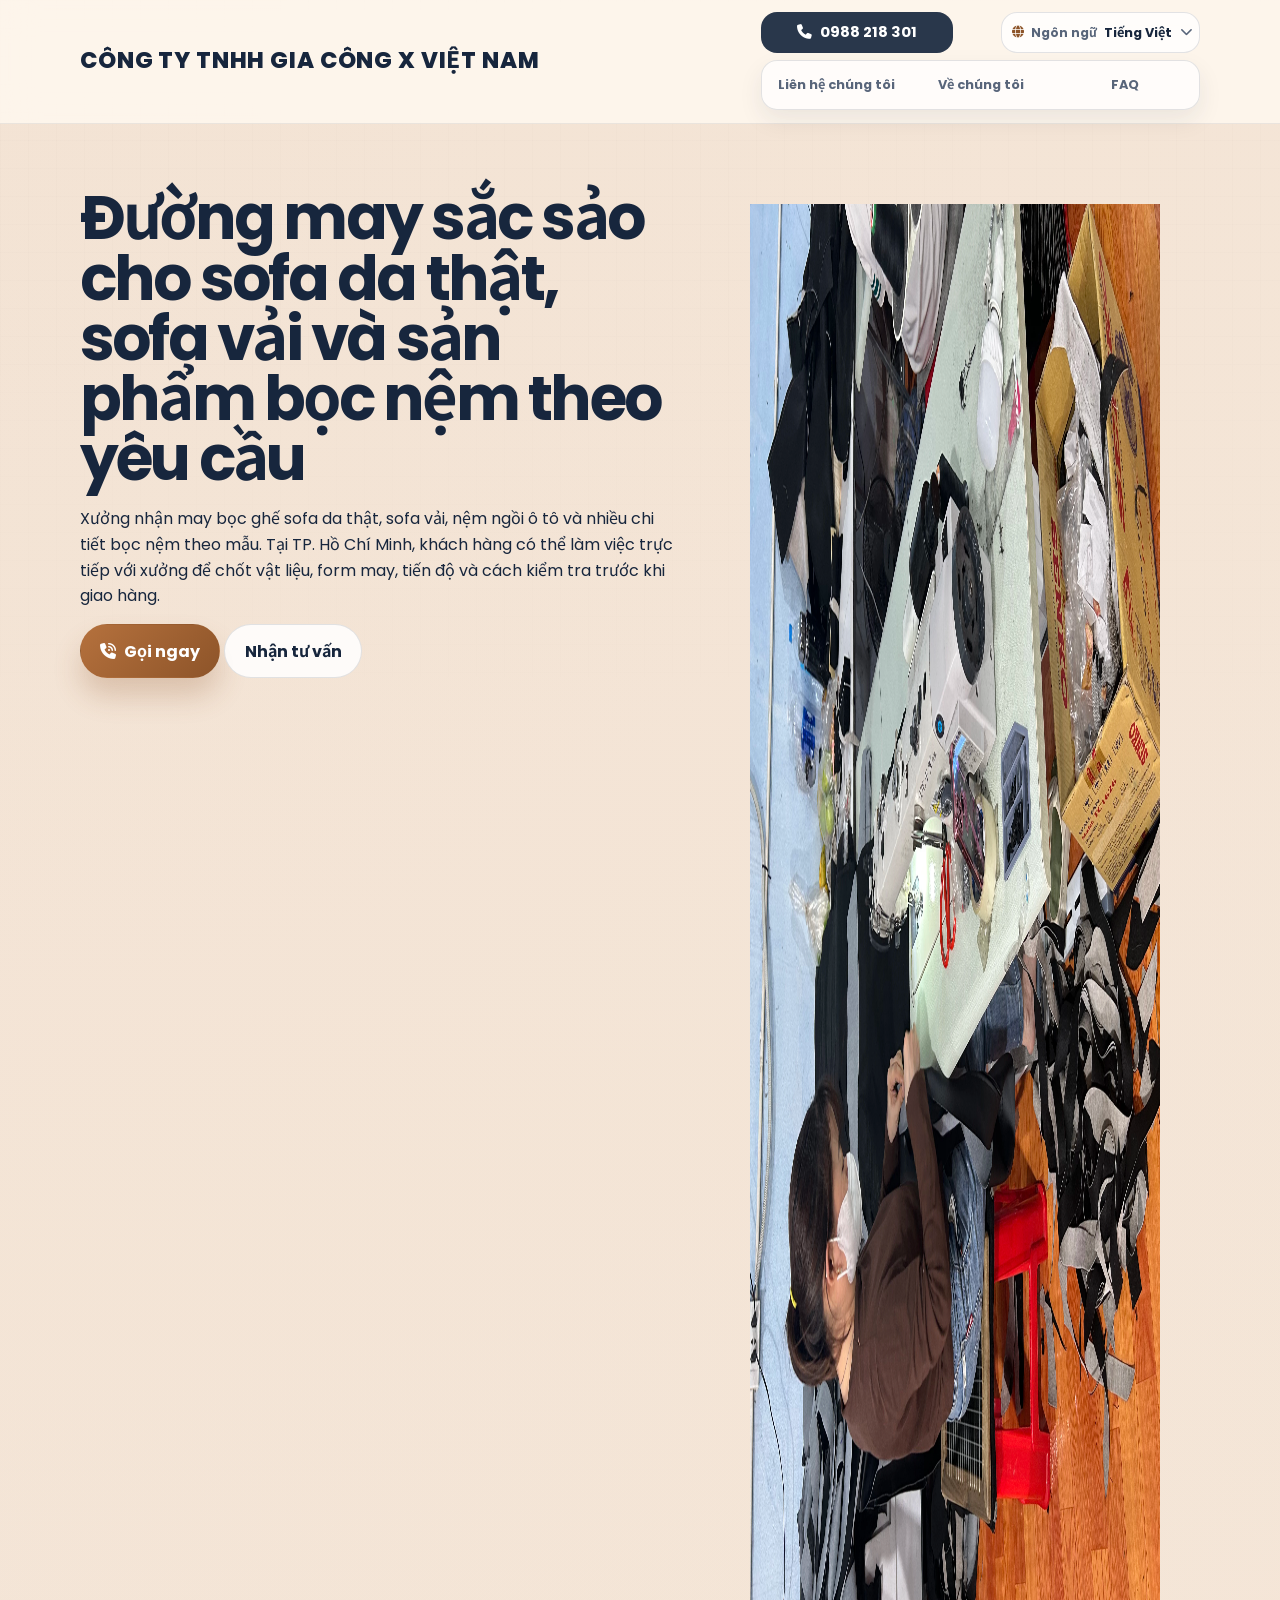
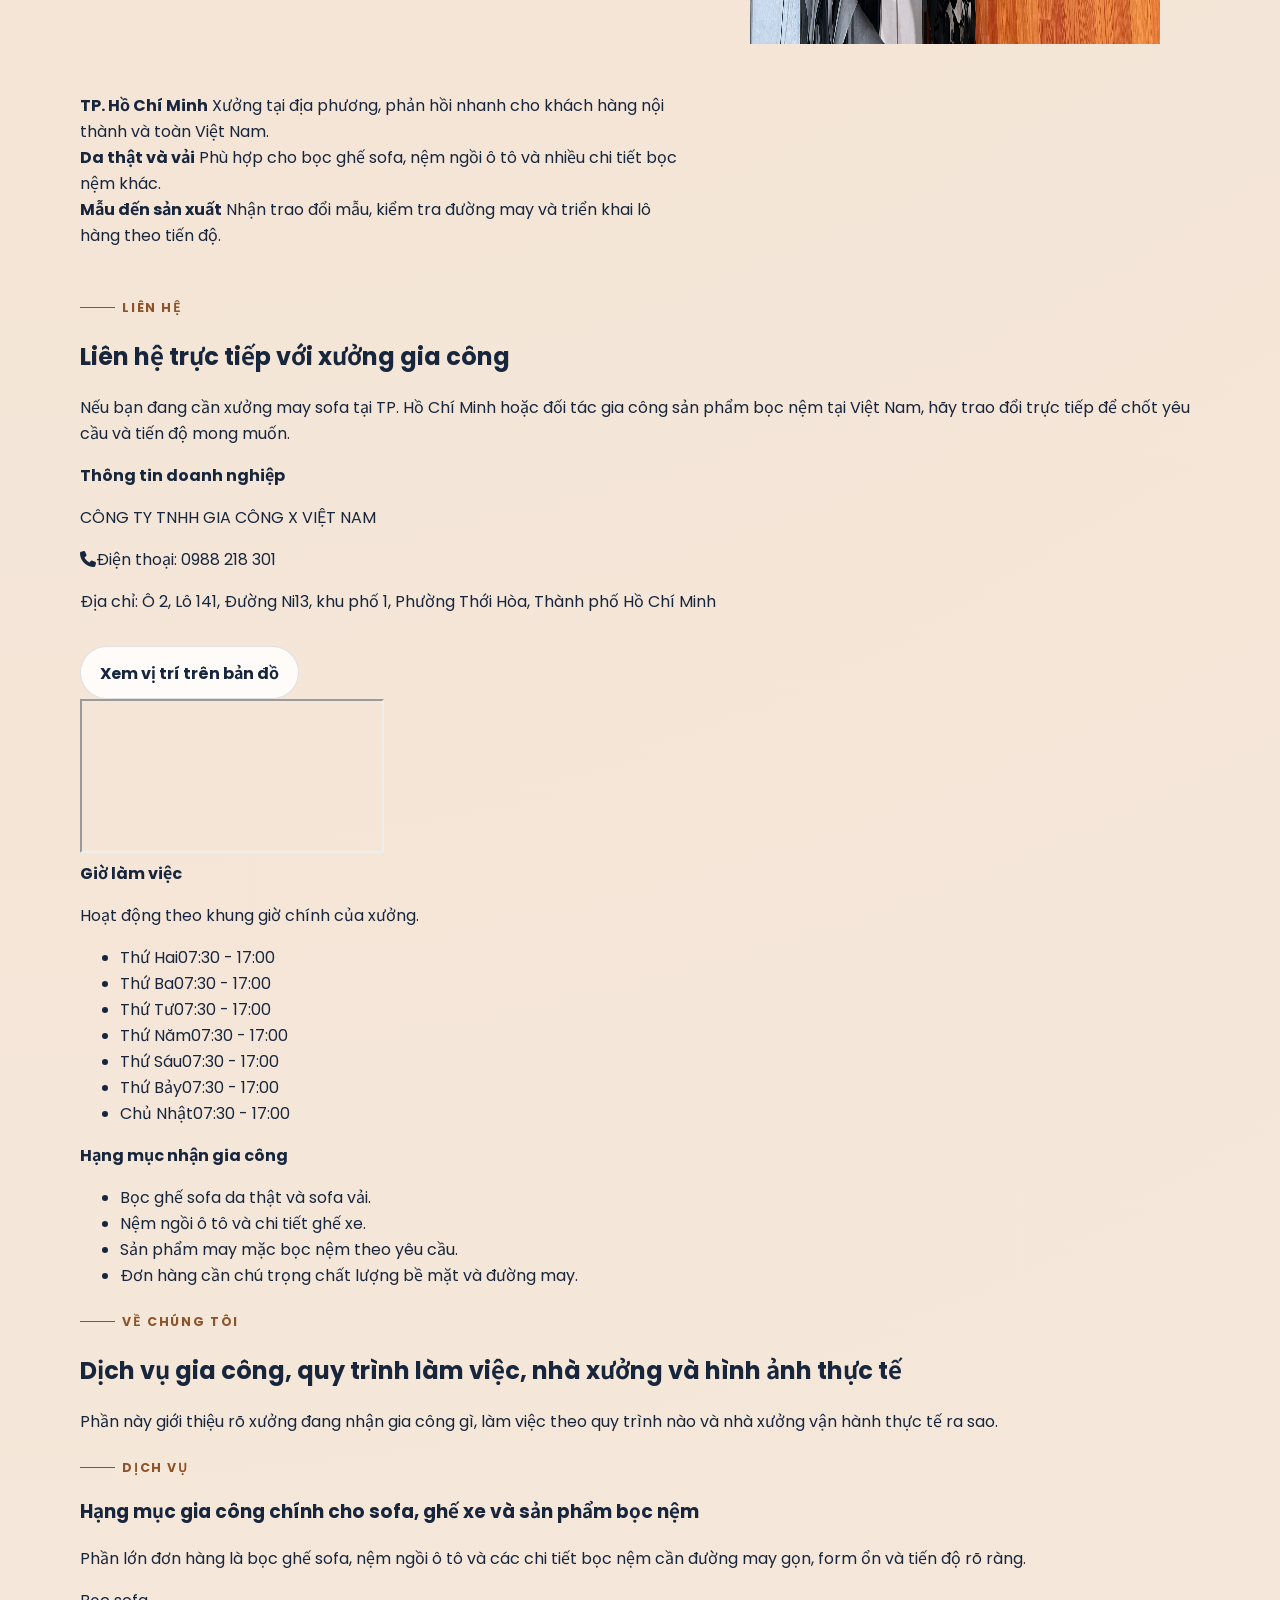
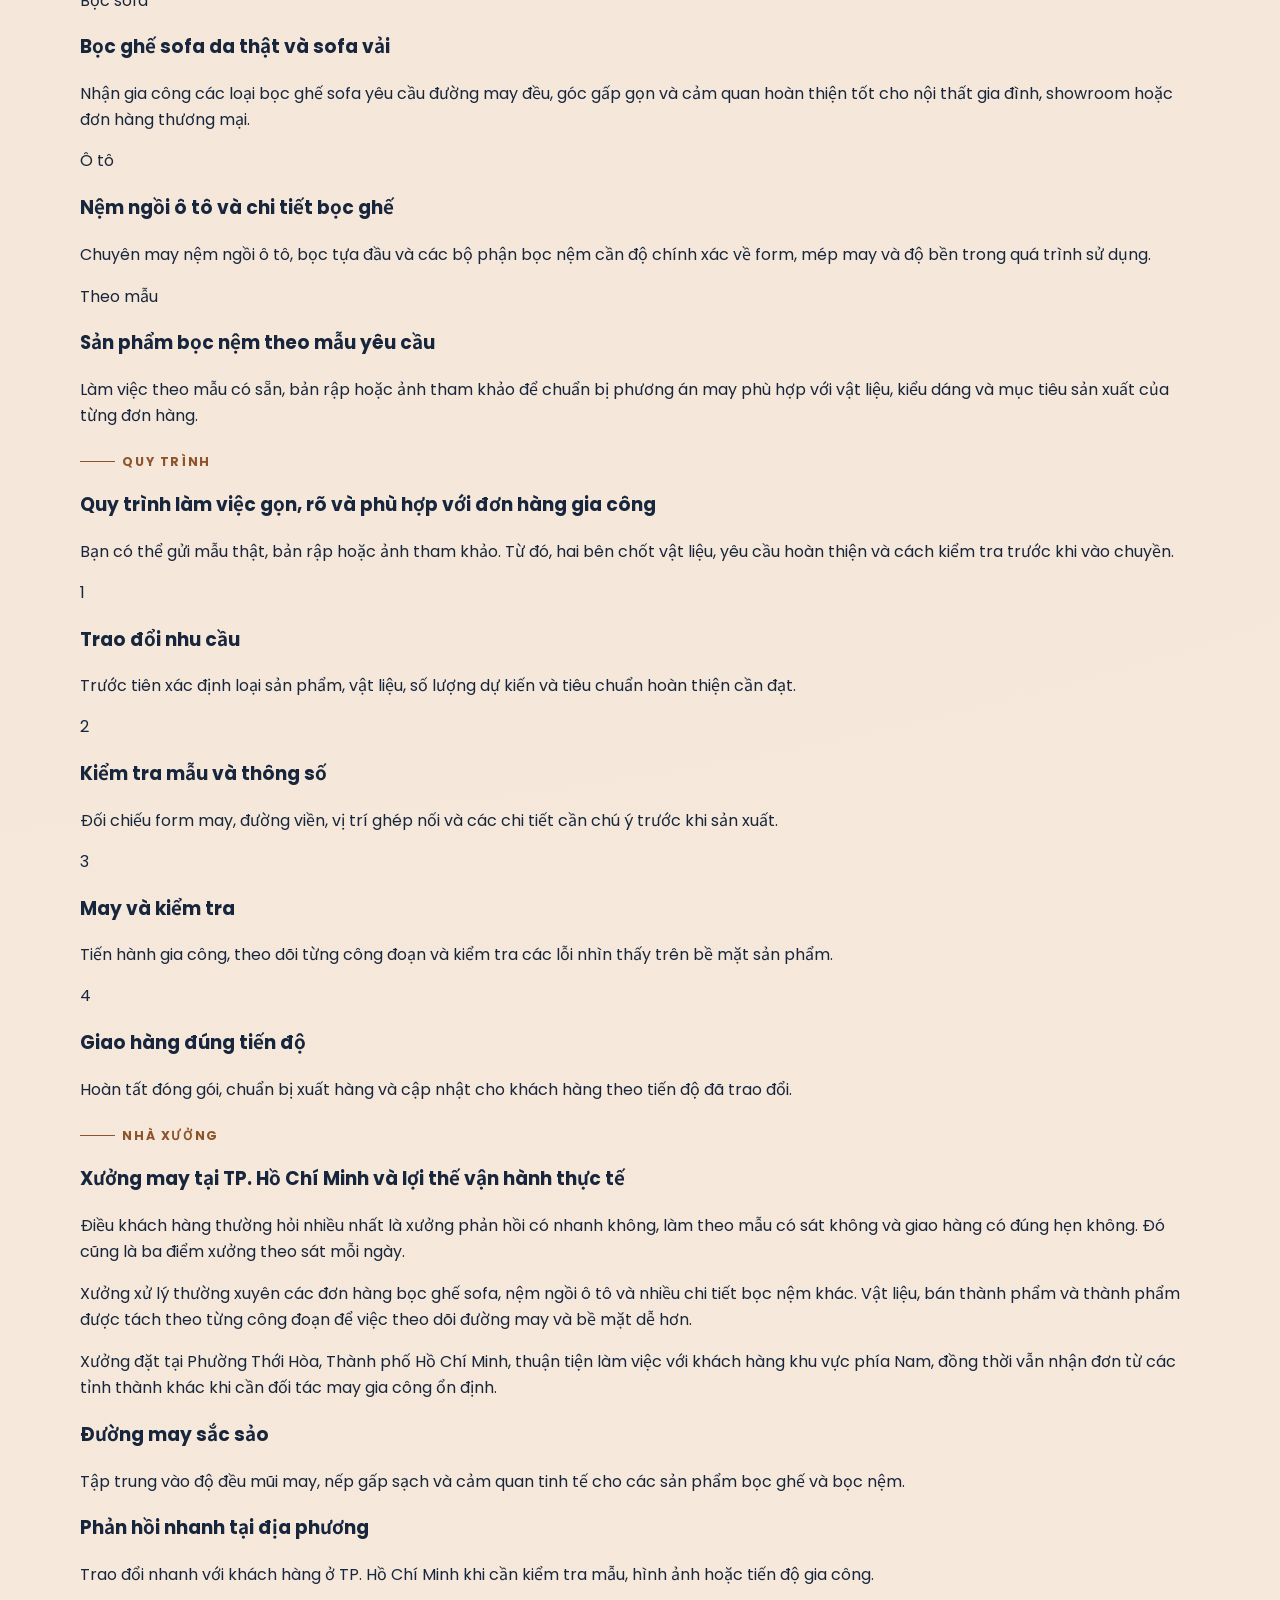
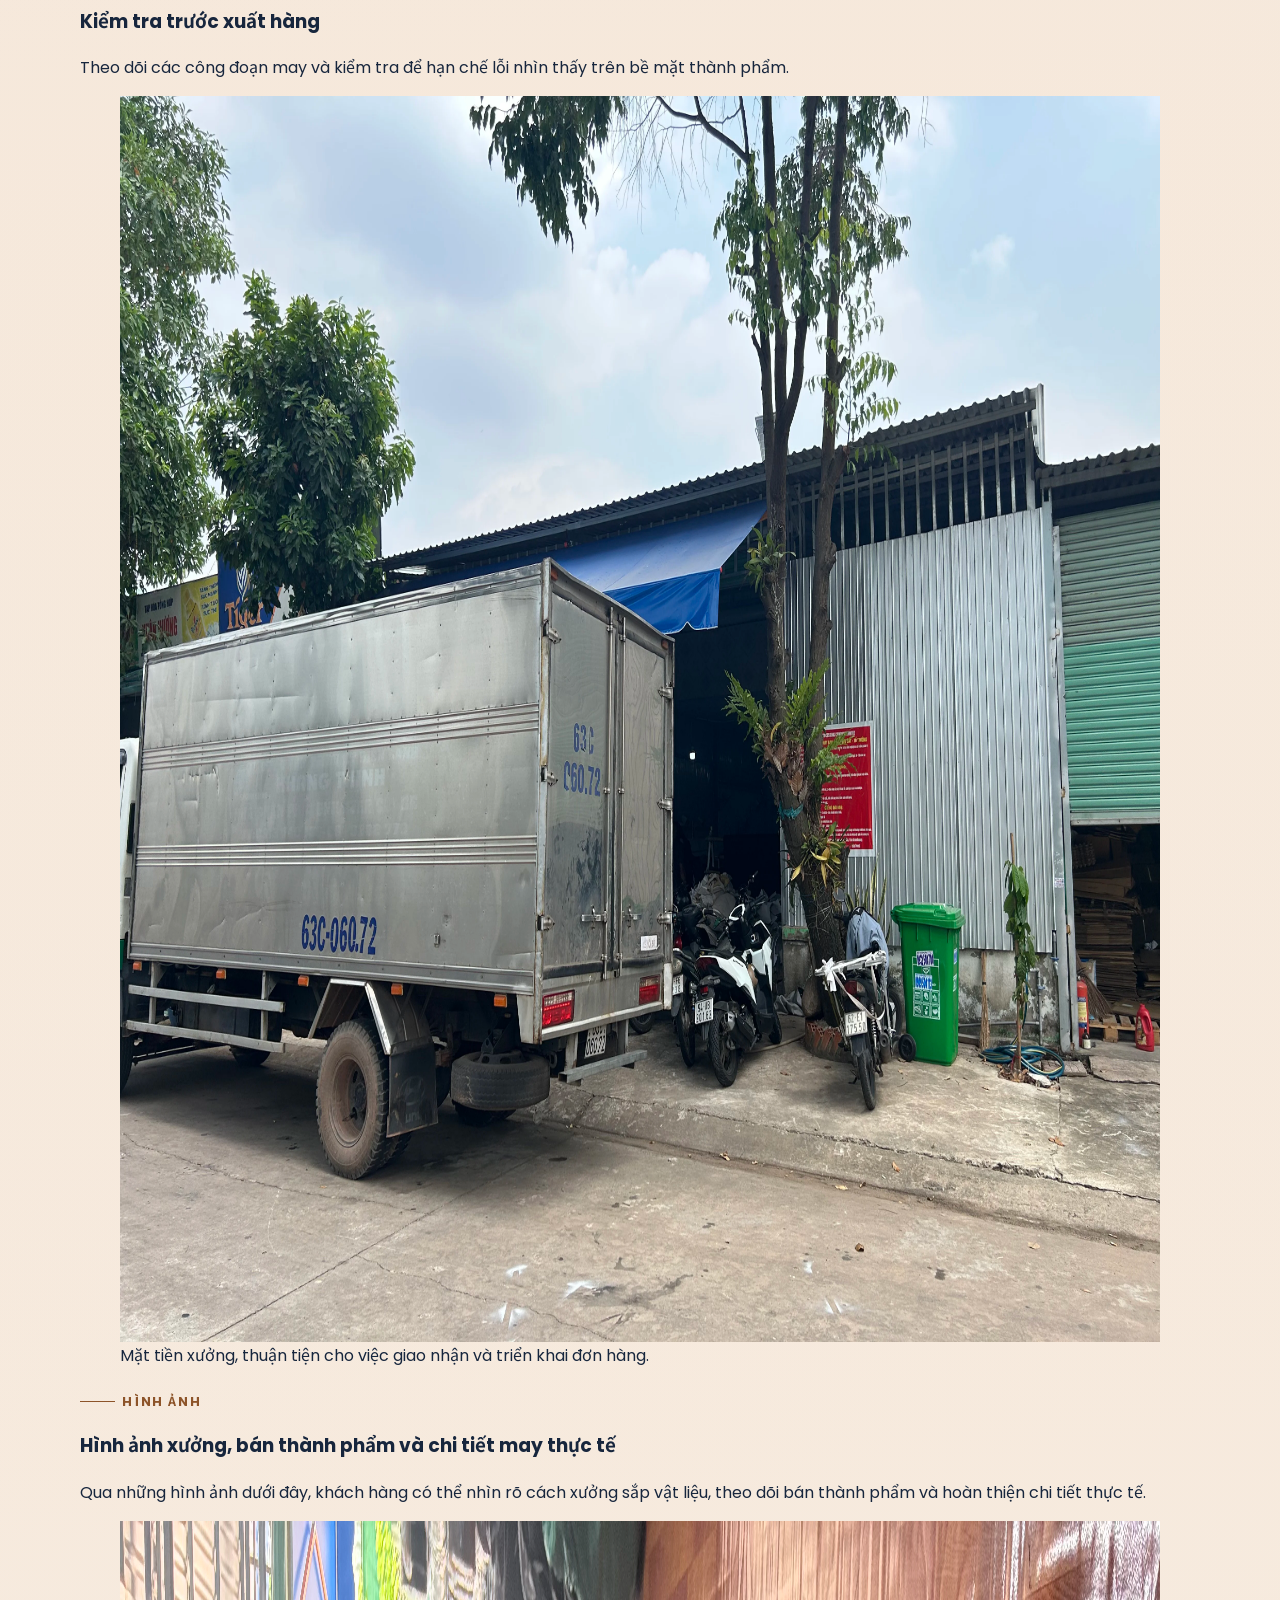
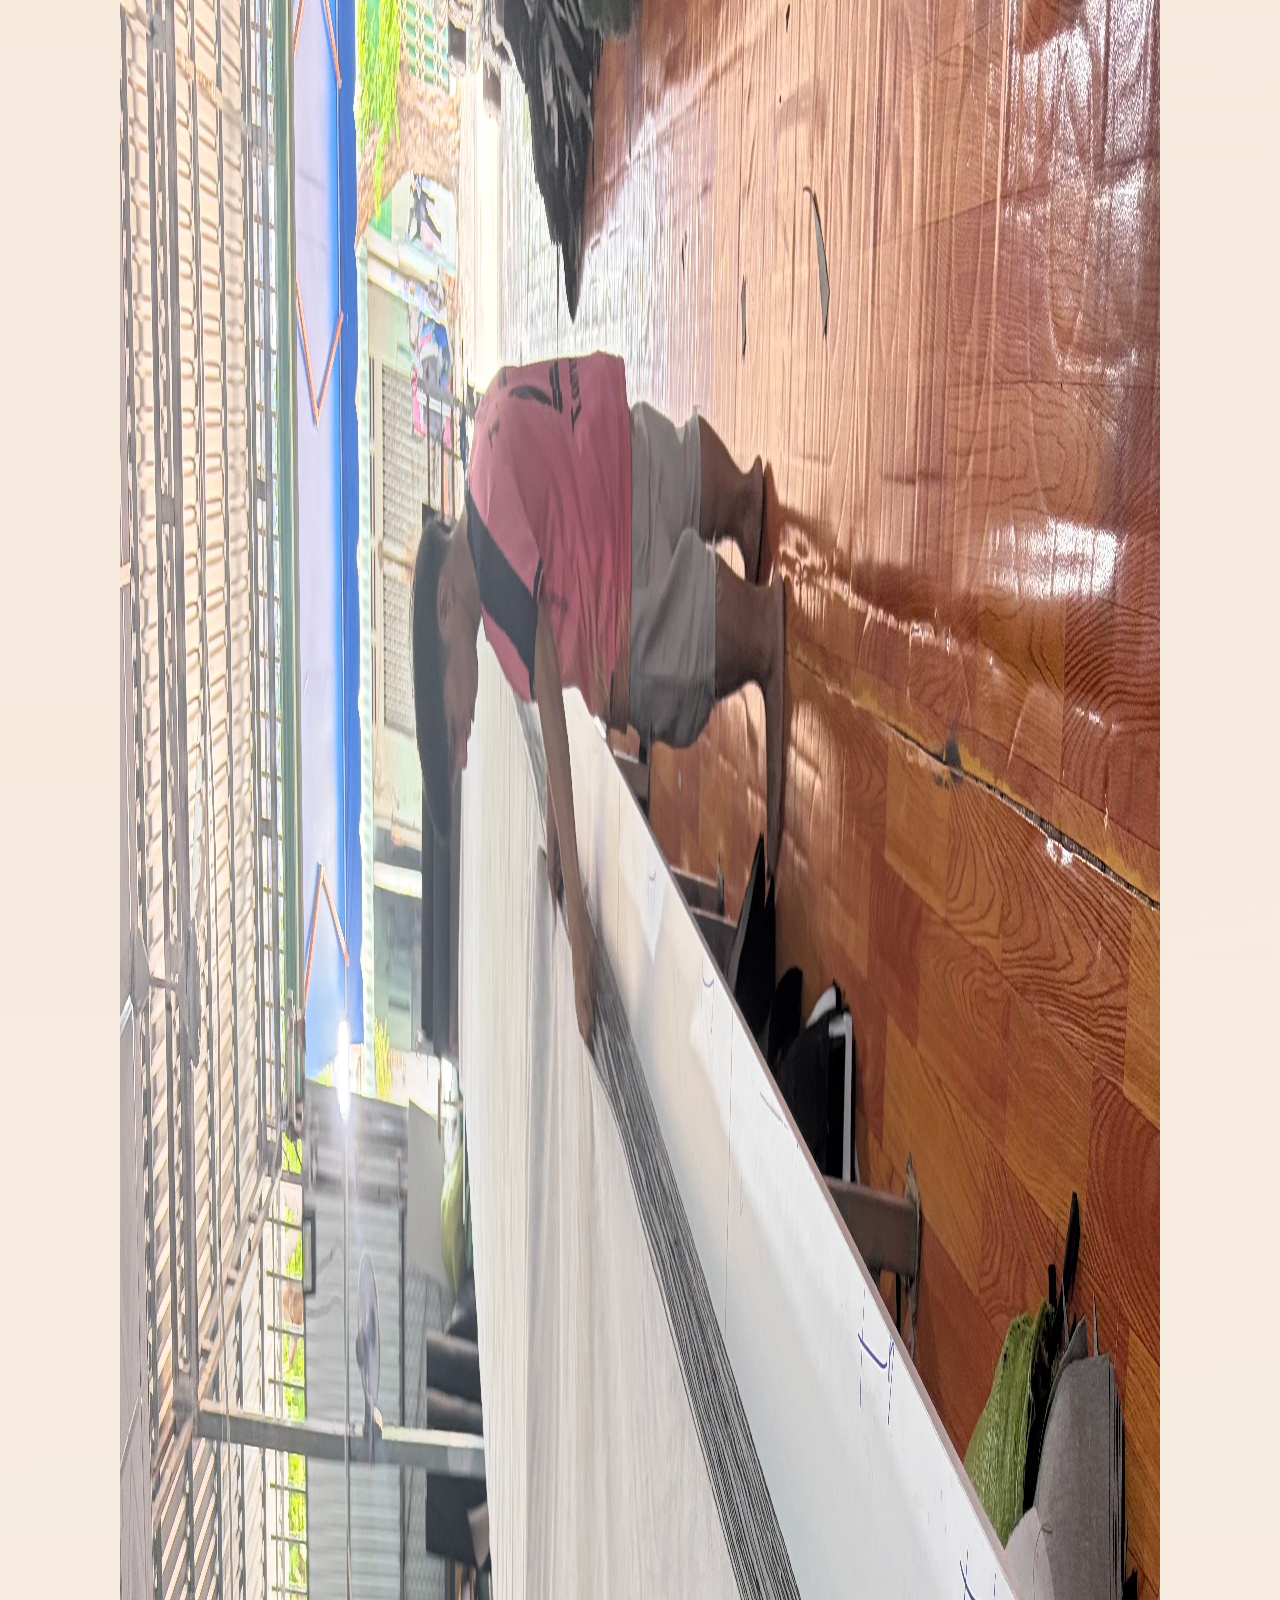
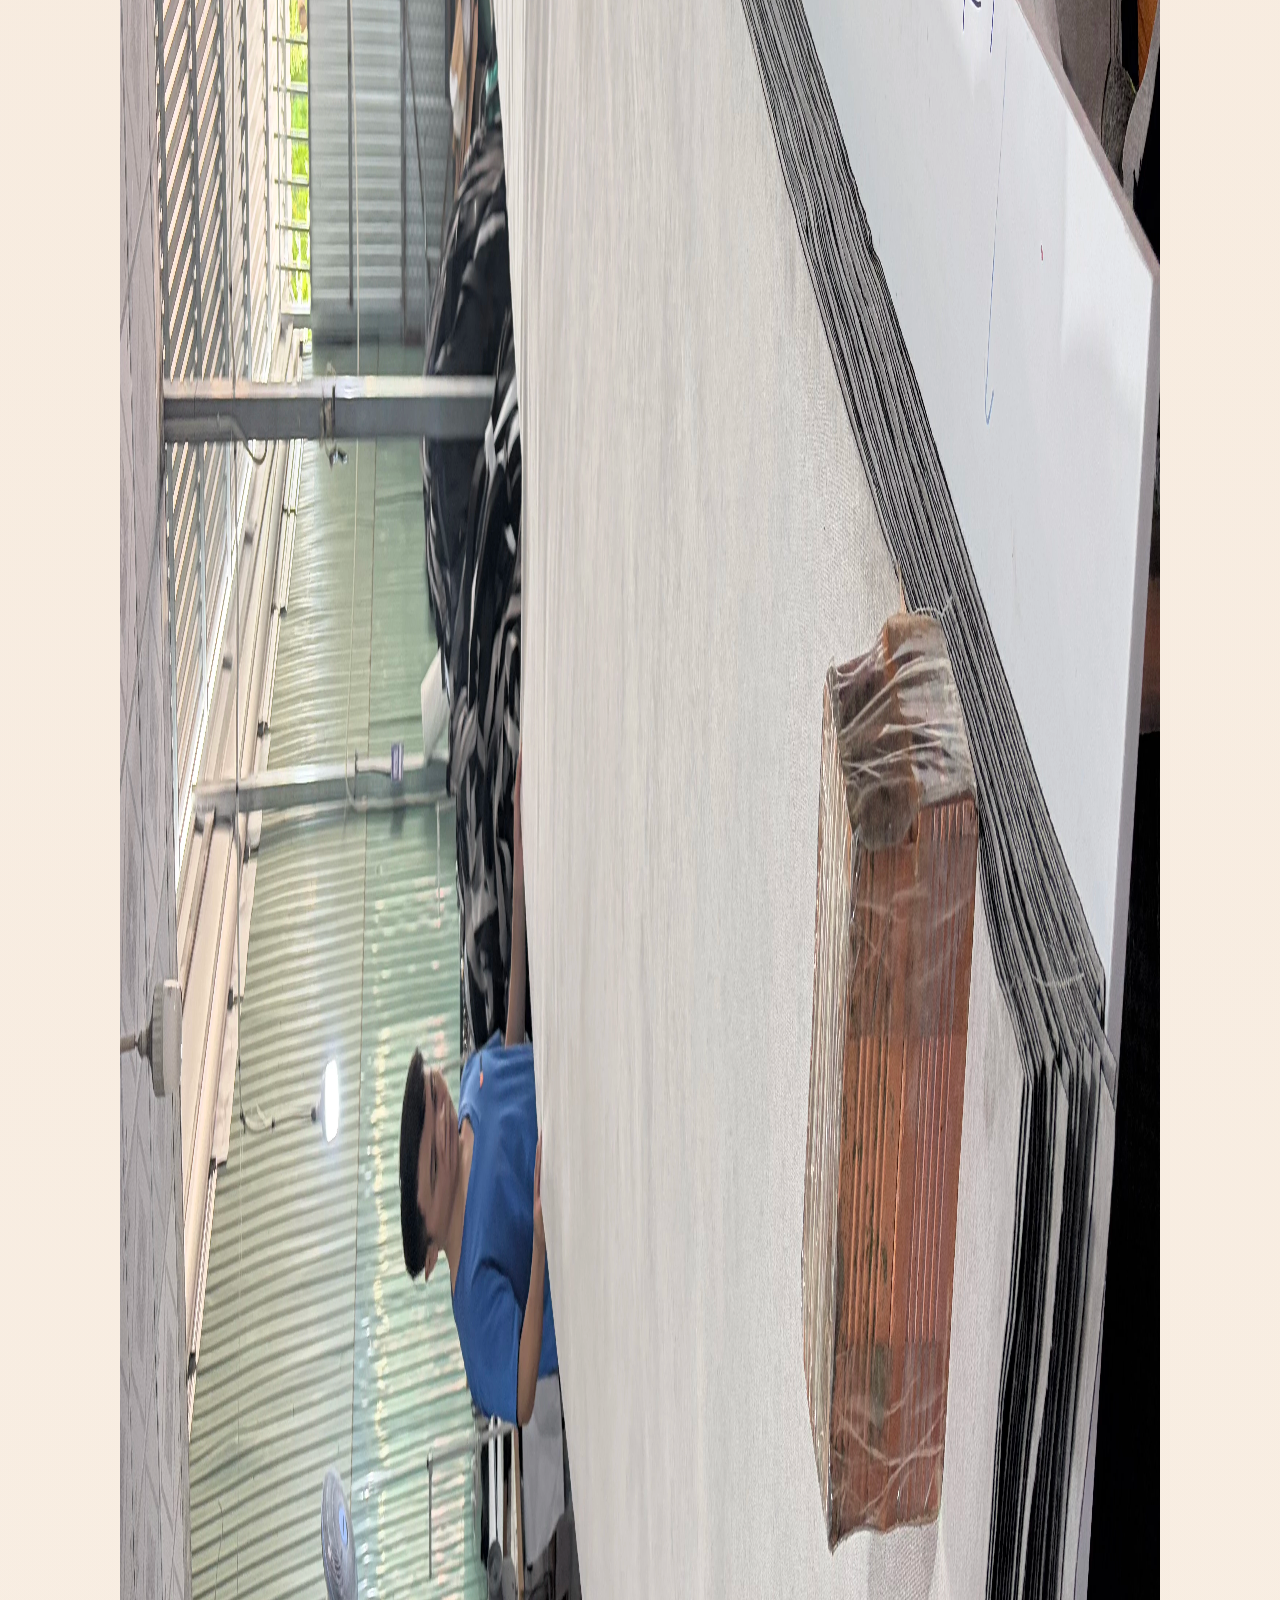
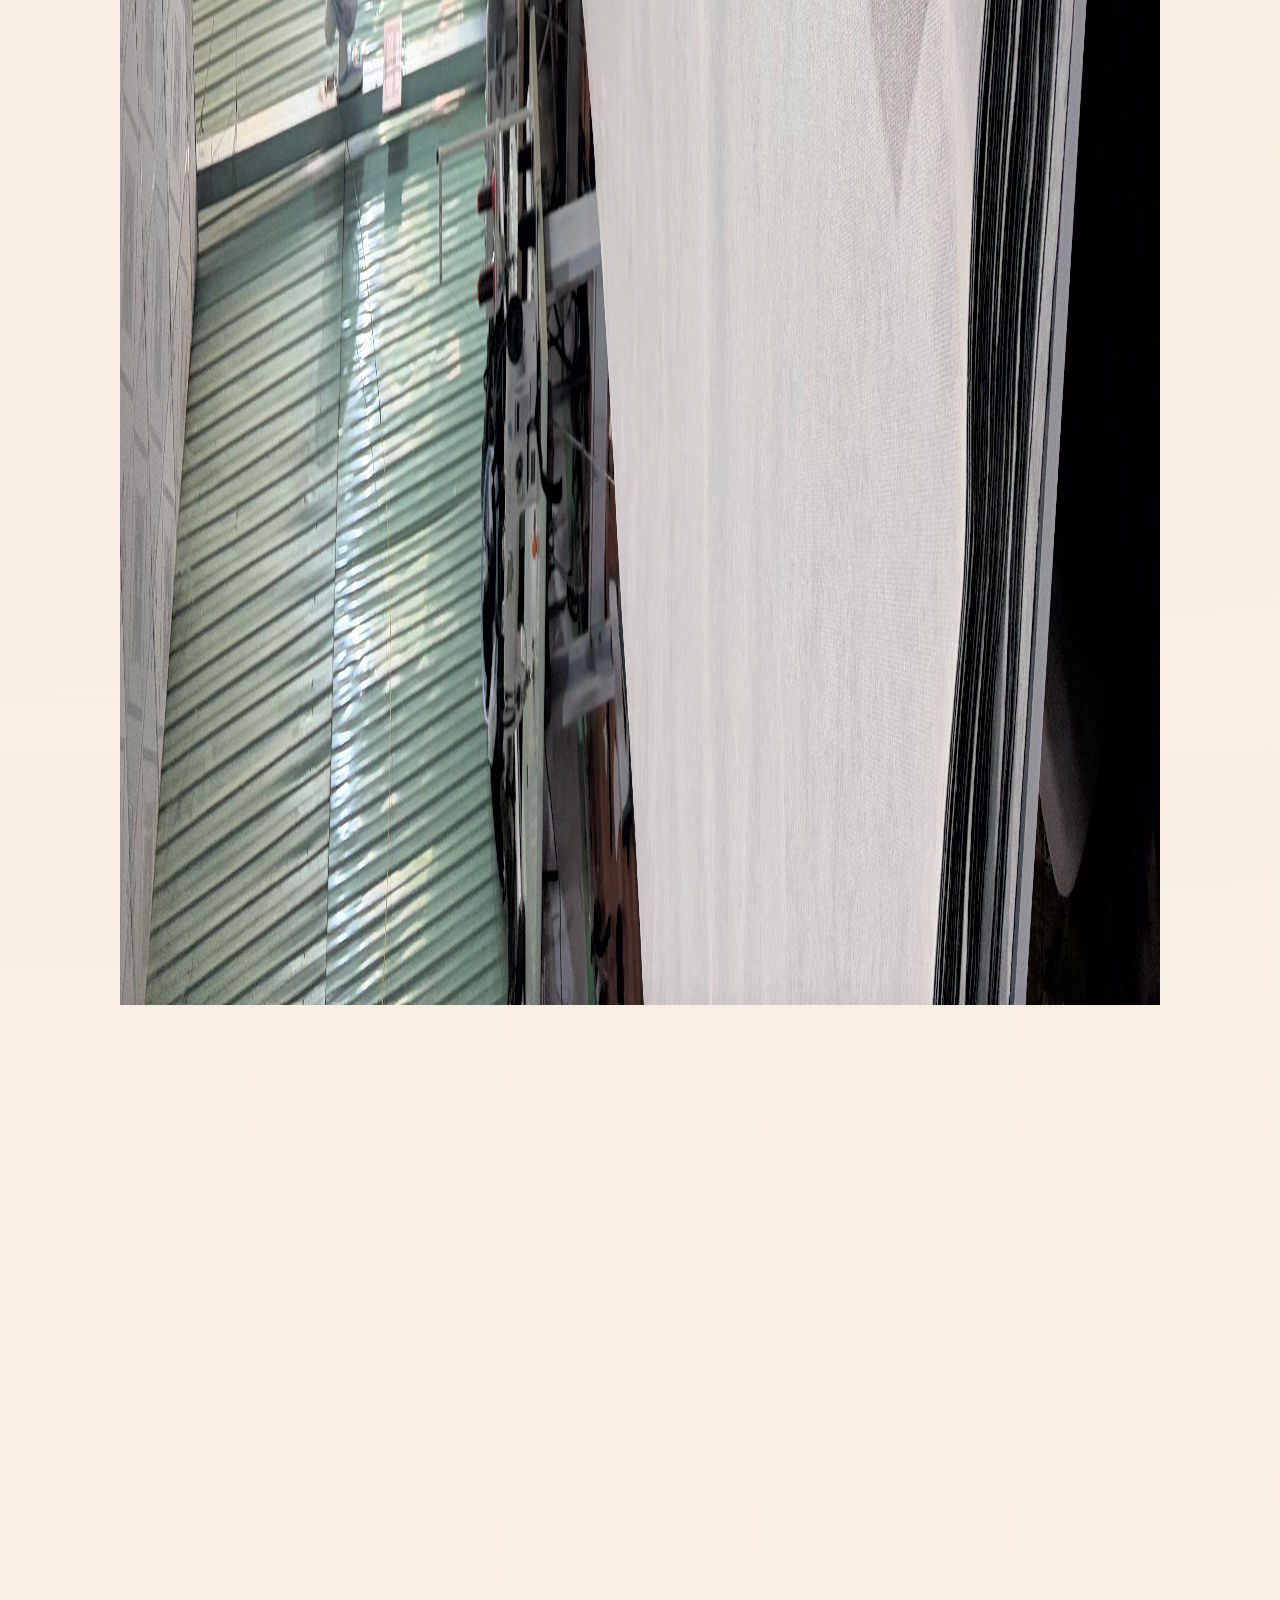
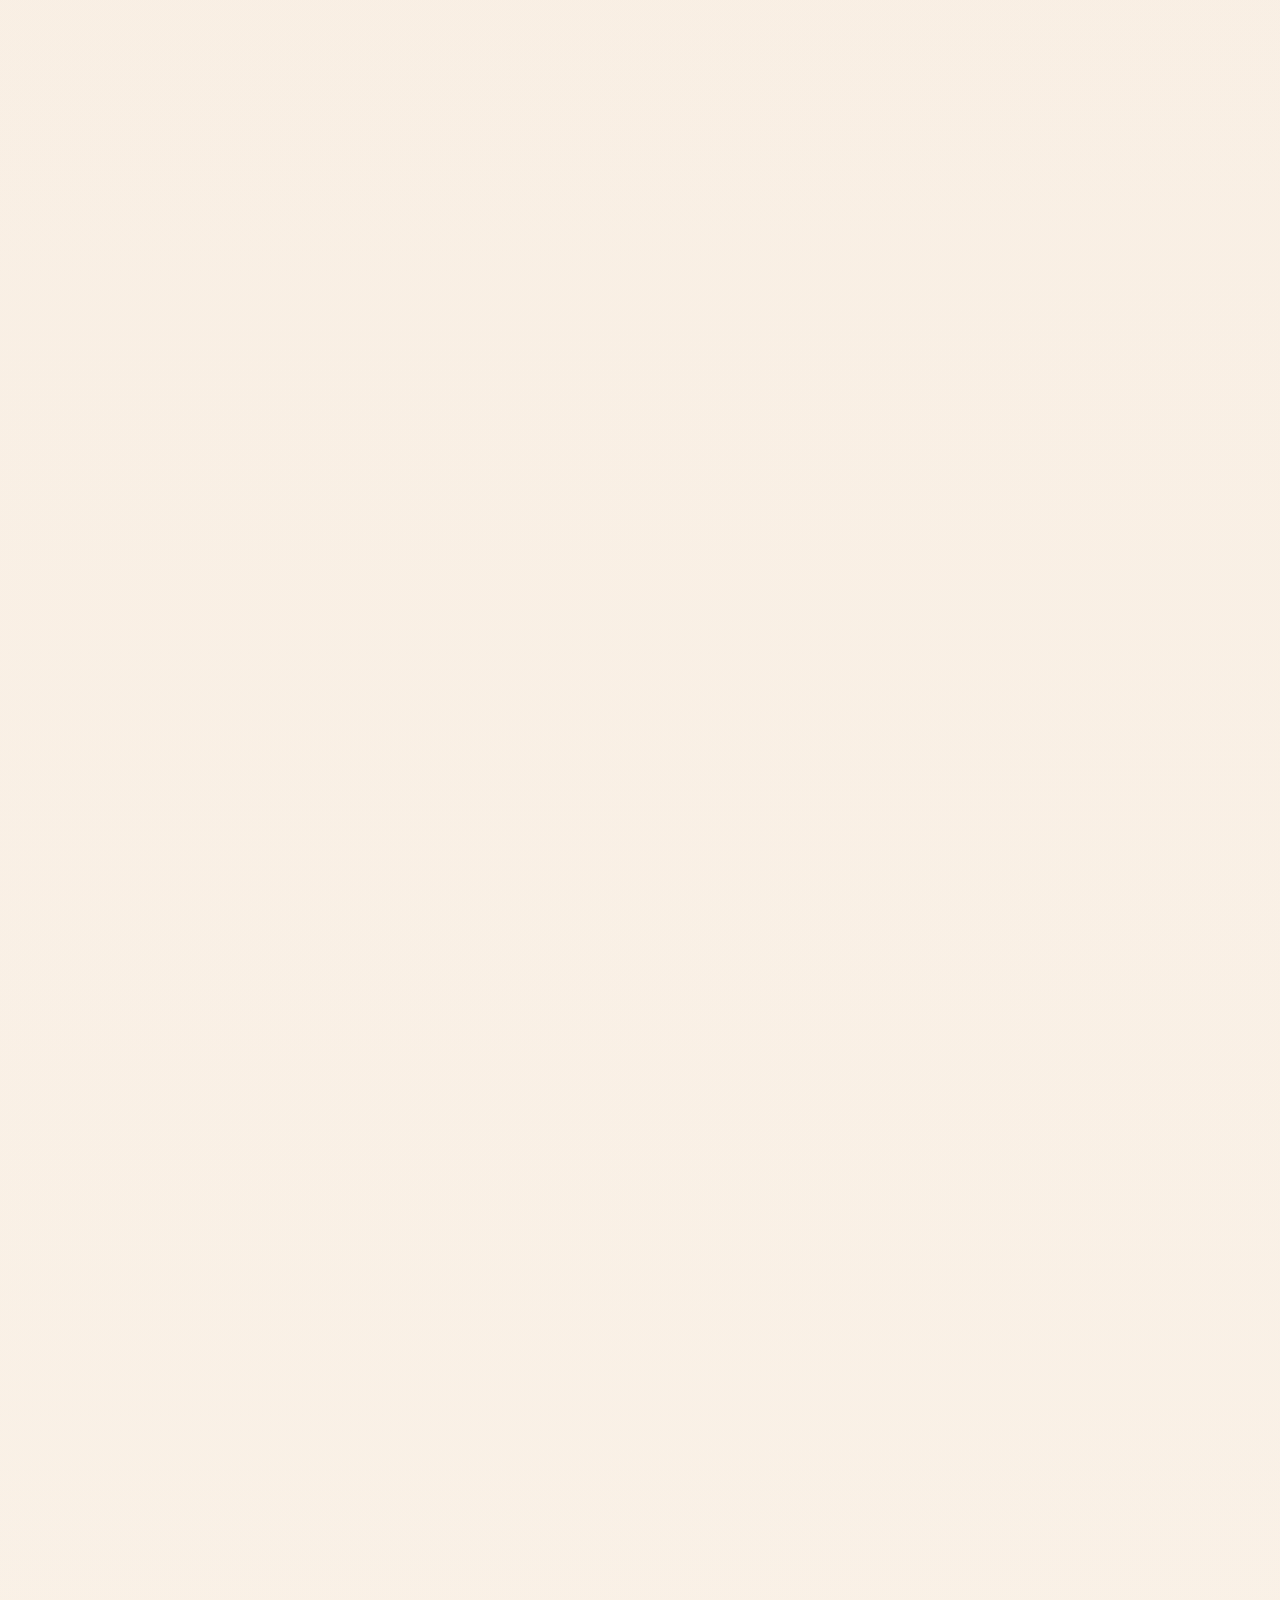
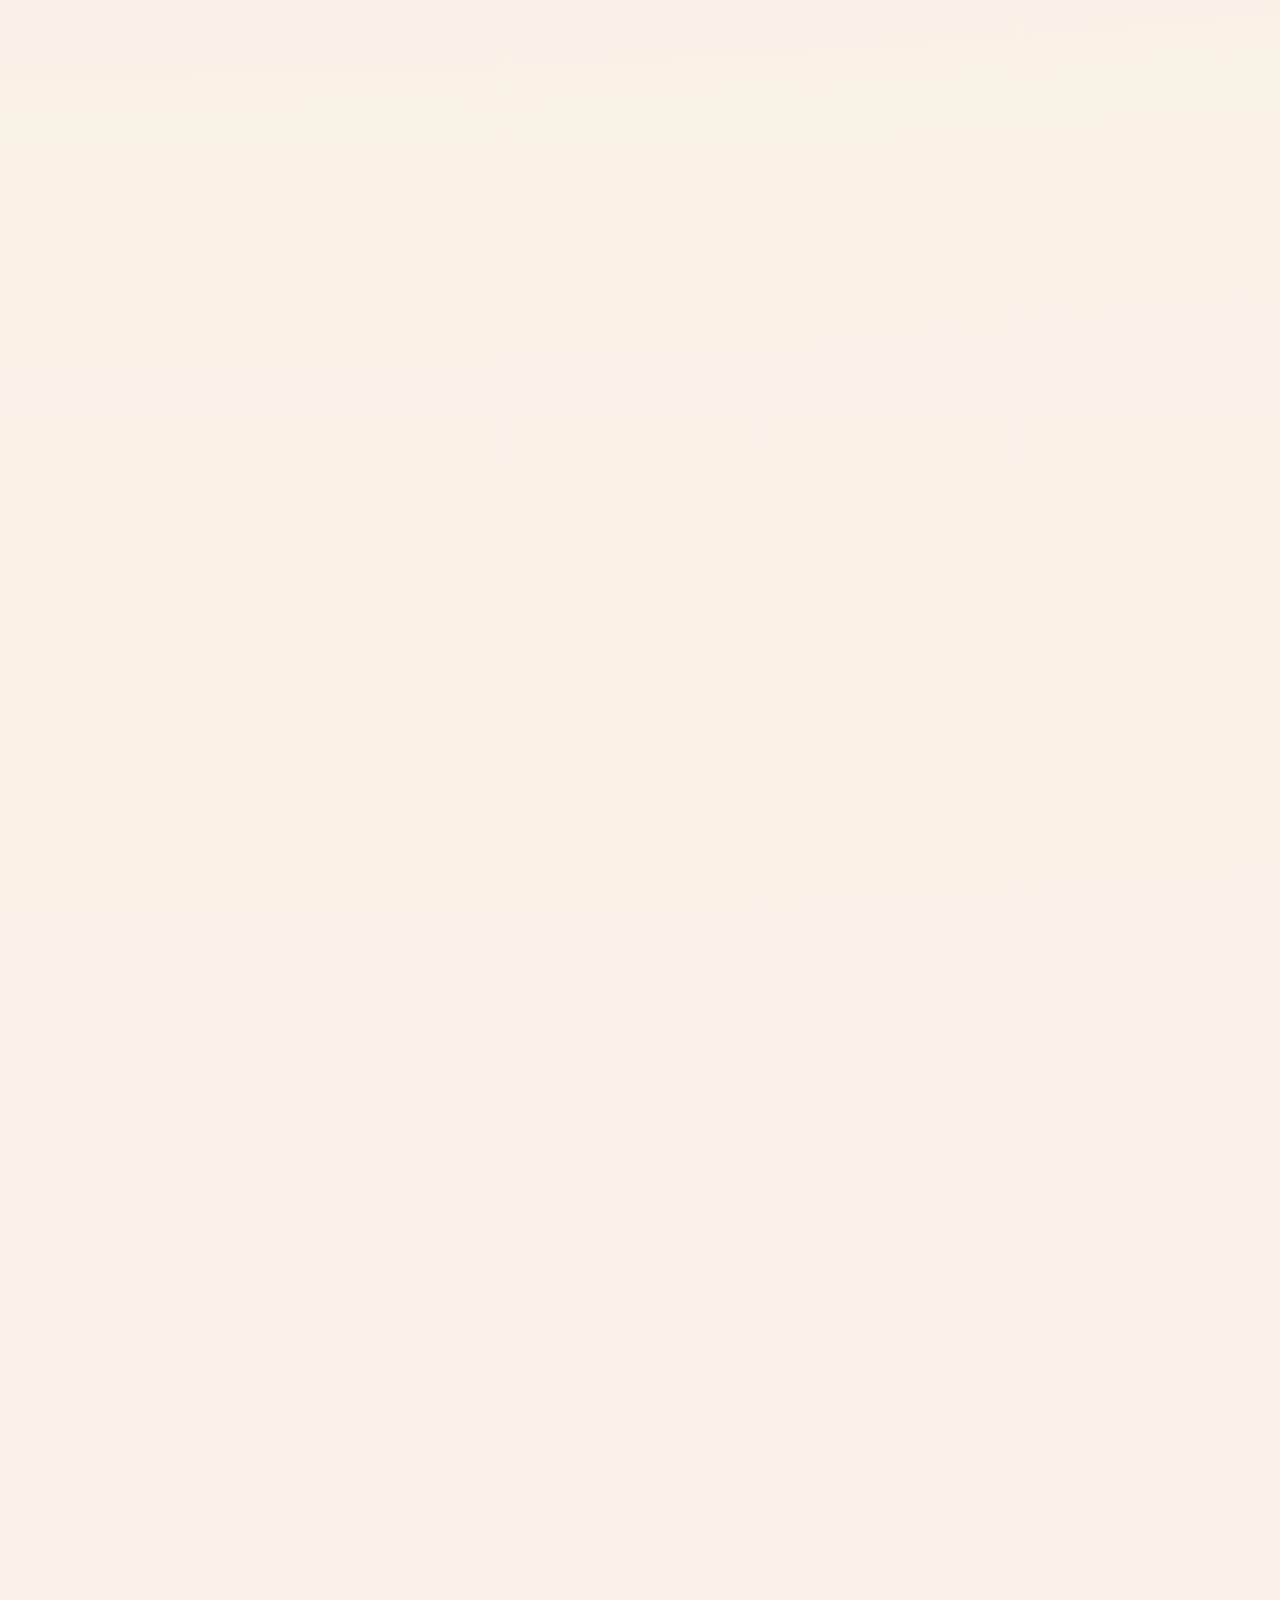
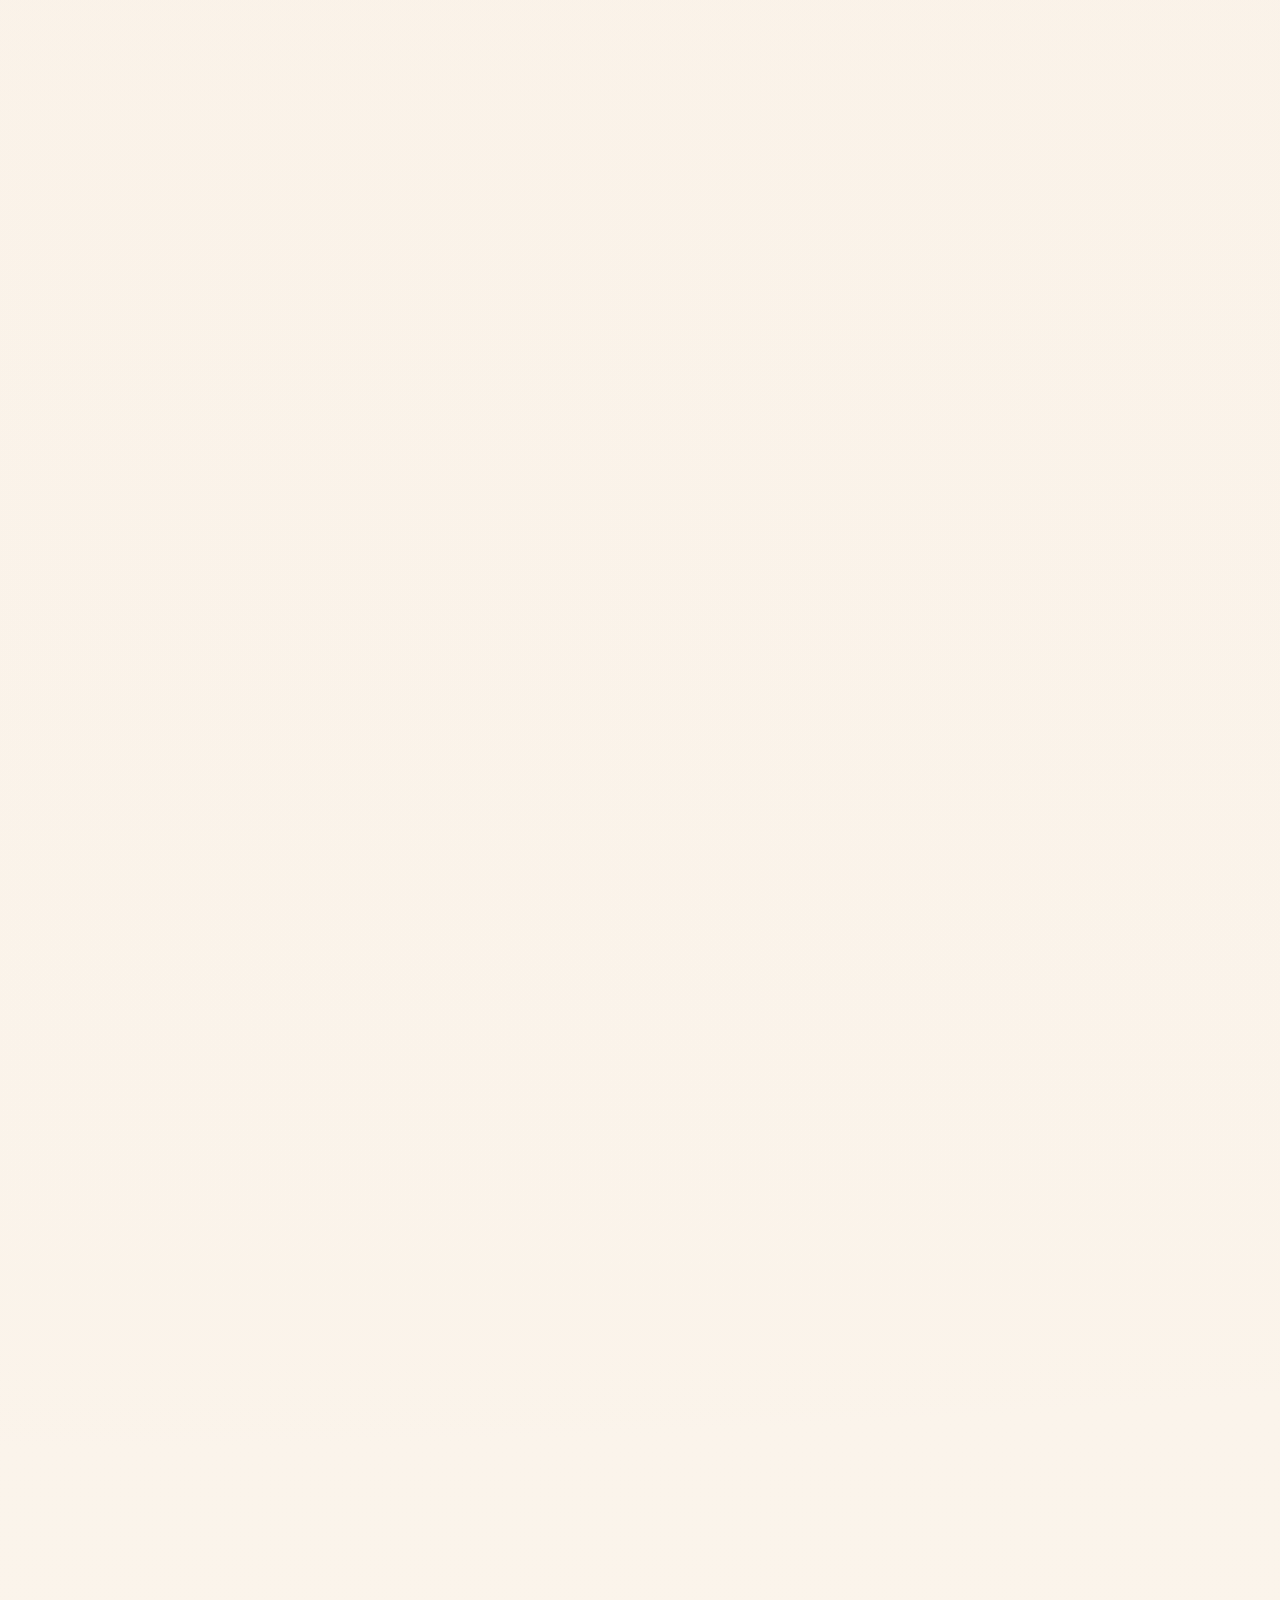
==== commit 5311bab3: "Optimize images and simplify hero section" ====
--- a/index.html
+++ b/index.html
@@ -19,14 +19,14 @@
   <meta property="og:site_name" content="Vietnam X Processing Company Limited">
   <meta property="og:title" content="Xưởng gia công may sofa da, sofa vải và nệm ngồi ô tô tại TP. Hồ Chí Minh">
   <meta property="og:description" content="Nhận gia công bọc ghế sofa da thật, sofa vải, nệm ngồi ô tô và nhiều sản phẩm bọc nệm khác với chất lượng tinh tế và tiến độ đáng tin cậy.">
-  <meta property="og:image" content="assets/images/sewing-line-closeup.jpeg">
+  <meta property="og:image" content="assets/images/sewing-line-closeup.webp">
   <meta property="og:locale" content="vi_VN">
   <meta name="twitter:card" content="summary_large_image">
   <link rel="preconnect" href="https://fonts.googleapis.com">
   <link rel="preconnect" href="https://fonts.gstatic.com" crossorigin>
   <link href="https://fonts.googleapis.com/css2?family=Noto+Sans+JP:wght@400;500;700;800&family=Noto+Sans+KR:wght@400;500;700;800&family=Noto+Sans+SC:wght@400;500;700;800&family=Poppins:wght@400;500;600;700;800&display=swap" rel="stylesheet">
   <link rel="stylesheet" href="https://cdnjs.cloudflare.com/ajax/libs/font-awesome/6.5.2/css/all.min.css">
-  <link rel="icon" href="assets/images/logo.png" type="image/png">
+  <link rel="icon" href="assets/images/logo.webp" type="image/webp">
   <link rel="stylesheet" href="assets/css/site.css">
   <script type="application/ld+json">
     {
@@ -37,11 +37,11 @@
       "description": "Xưởng gia công may bọc ghế sofa da thật, sofa vải, nệm ngồi ô tô và các sản phẩm may mặc bọc nệm tại TP. Hồ Chí Minh, Việt Nam.",
       "telephone": "+84988218301",
       "image": [
-        "assets/images/factory-front.jpeg",
-        "assets/images/sewing-line-closeup.jpeg",
-        "assets/images/leather-cover-brown.jpg"
+        "assets/images/factory-front.webp",
+        "assets/images/sewing-line-closeup.webp",
+        "assets/images/leather-cover-brown.webp"
       ],
-      "logo": "assets/images/logo.png",
+      "logo": "assets/images/logo.webp",
       "hasMap": "https://maps.app.goo.gl/C5cqm9W752a1mhqNA",
       "areaServed": [
         "Ho Chi Minh City",
@@ -125,18 +125,8 @@
 
           <div class="hero-media reveal">
             <figure class="hero-frame">
-              <img src="assets/images/sewing-line-closeup.jpeg" alt="Công nhân đang may sản phẩm bọc nệm tại xưởng Vietnam X Processing" width="1080" height="1440" fetchpriority="high">
-            </figure>
-            <div class="hero-badge">
-              <strong>Năng lực chính</strong>
-              <ul class="plain-list">
-                <li>Gia công bọc ghế sofa da thật và sofa vải.</li>
-                <li>May nệm ngồi ô tô, bọc tựa đầu và các chi tiết bọc nệm.</li>
-                <li>Kiểm tra đường may trước khi xuất hàng.</li>
-                <li>Làm việc linh hoạt theo mẫu, kích thước và yêu cầu hoàn thiện.</li>
-              </ul>
-              <p><a class="link-inline" href="https://maps.app.goo.gl/C5cqm9W752a1mhqNA" target="_blank" rel="noreferrer">Ô 2, Lô 141, Đường Ni13, khu phố 1, Phường Thới Hòa, Thành phố Hồ Chí Minh</a></p>
-            </div>
+              <img src="assets/images/sewing-line-closeup.webp" alt="Công nhân đang may sản phẩm bọc nệm tại xưởng Vietnam X Processing" width="1080" height="1440" fetchpriority="high">
+            </figure>
           </div>
 
           <div class="hero-stats">
@@ -294,7 +284,7 @@
             </div>
             <div class="photo-strip">
               <figure class="photo-card">
-                <img src="assets/images/factory-front.jpeg" alt="Mặt tiền xưởng gia công may tại TP. Hồ Chí Minh" width="1828" height="1246" loading="lazy" decoding="async">
+                <img src="assets/images/factory-front.webp" alt="Mặt tiền xưởng gia công may tại TP. Hồ Chí Minh" width="1828" height="1246" loading="lazy" decoding="async">
                 <figcaption>Mặt tiền xưởng, thuận tiện cho việc giao nhận và triển khai đơn hàng.</figcaption>
               </figure>
             </div>
@@ -308,46 +298,46 @@
           </div>
           <div class="gallery-grid">
               <figure class="gallery-item">
-                <img src="assets/images/Cutting process 1.jpg" alt="Công nhân trải nhiều lớp vật liệu trên bàn cắt dài trong xưởng" width="5712" height="4284" loading="lazy" decoding="async">
-              </figure>
-              <figure class="gallery-item">
-                <img src="assets/images/Cutting process 2.jpg" alt="Cận cảnh công nhân canh mép vật liệu nhiều lớp trên bàn cắt" width="5712" height="4284" loading="lazy" decoding="async">
-              </figure>
-              <figure class="gallery-item">
-                <img src="assets/images/Cutting process 3.jpg" alt="Toàn cảnh bàn cắt dài với vật liệu được xếp lớp sẵn sàng gia công" width="5712" height="4284" loading="lazy" decoding="async">
-              </figure>
-              <figure class="gallery-item">
-                <img src="assets/images/Cutting process 4.jpg" alt="Các cuộn vật liệu đặt trên giá cấp liệu cạnh bàn cắt" width="5712" height="4284" loading="lazy" decoding="async">
-              </figure>
-              <figure class="gallery-item">
-                <img src="assets/images/Cutting process 5.jpg" alt="Vật liệu nhiều lớp được đưa từ cuộn vào bàn cắt trong xưởng" width="5712" height="4284" loading="lazy" decoding="async">
+                <img src="assets/images/Cutting process 1.webp" alt="Công nhân trải nhiều lớp vật liệu trên bàn cắt dài trong xưởng" width="5712" height="4284" loading="lazy" decoding="async">
+              </figure>
+              <figure class="gallery-item">
+                <img src="assets/images/Cutting process 2.webp" alt="Cận cảnh công nhân canh mép vật liệu nhiều lớp trên bàn cắt" width="5712" height="4284" loading="lazy" decoding="async">
+              </figure>
+              <figure class="gallery-item">
+                <img src="assets/images/Cutting process 3.webp" alt="Toàn cảnh bàn cắt dài với vật liệu được xếp lớp sẵn sàng gia công" width="5712" height="4284" loading="lazy" decoding="async">
+              </figure>
+              <figure class="gallery-item">
+                <img src="assets/images/Cutting process 4.webp" alt="Các cuộn vật liệu đặt trên giá cấp liệu cạnh bàn cắt" width="5712" height="4284" loading="lazy" decoding="async">
+              </figure>
+              <figure class="gallery-item">
+                <img src="assets/images/Cutting process 5.webp" alt="Vật liệu nhiều lớp được đưa từ cuộn vào bàn cắt trong xưởng" width="5712" height="4284" loading="lazy" decoding="async">
               </figure>
             <figure class="gallery-item tall">
-              <img src="assets/images/material-preparation.jpeg" alt="Bán thành phẩm bọc ghế được chuẩn bị trong xưởng" width="1828" height="1246" loading="lazy" decoding="async">
+              <img src="assets/images/material-preparation.webp" alt="Bán thành phẩm bọc ghế được chuẩn bị trong xưởng" width="1828" height="1246" loading="lazy" decoding="async">
             </figure>
             <figure class="gallery-item tall">
-              <img src="assets/images/leather-cover-brown.jpg" alt="Chi tiết bọc ghế sofa da màu nâu đã may hoàn thiện" width="1080" height="1440" loading="lazy" decoding="async">
-            </figure>
-            <figure class="gallery-item">
-              <img src="assets/images/black-seat-cover.jpg" alt="Mẫu bọc ghế màu đen may hoàn thiện" width="1080" height="1440" loading="lazy" decoding="async">
-            </figure>
-            <figure class="gallery-item">
-              <img src="assets/images/beige-seat-cover.jpg" alt="Bọc ghế màu be được may theo form" width="1080" height="1440" loading="lazy" decoding="async">
+              <img src="assets/images/leather-cover-brown.webp" alt="Chi tiết bọc ghế sofa da màu nâu đã may hoàn thiện" width="1080" height="1440" loading="lazy" decoding="async">
+            </figure>
+            <figure class="gallery-item">
+              <img src="assets/images/black-seat-cover.webp" alt="Mẫu bọc ghế màu đen may hoàn thiện" width="1080" height="1440" loading="lazy" decoding="async">
+            </figure>
+            <figure class="gallery-item">
+              <img src="assets/images/beige-seat-cover.webp" alt="Bọc ghế màu be được may theo form" width="1080" height="1440" loading="lazy" decoding="async">
             </figure>
             <figure class="gallery-item wide">
-              <img src="assets/images/factory-exterior-wide.jpeg" alt="Không gian phía trước xưởng với vật liệu và khu vực tiếp nhận" width="1828" height="1246" loading="lazy" decoding="async">
-            </figure>
-            <figure class="gallery-item">
-              <img src="assets/images/interior photo 6.jpeg" alt="Toàn cảnh chuyền may trong xưởng với công nhân đang làm việc" width="4032" height="3024" loading="lazy" decoding="async">
-            </figure>
-            <figure class="gallery-item">
-              <img src="assets/images/interior photo 9.jpeg" alt="Cận cảnh máy may và bàn thao tác trong xưởng" width="4032" height="3024" loading="lazy" decoding="async">
-            </figure>
-            <figure class="gallery-item">
-              <img src="assets/images/interior photo 13.jpeg" alt="Công nhân đang may trên chuyền với vật liệu đặt quanh khu vực làm việc" width="4032" height="3024" loading="lazy" decoding="async">
-            </figure>
-            <figure class="gallery-item">
-              <img src="assets/images/interior photo 17.jpeg" alt="Máy may công nghiệp với chỉ và chi tiết vật liệu trên bàn" width="4032" height="3024" loading="lazy" decoding="async">
+              <img src="assets/images/factory-exterior-wide.webp" alt="Không gian phía trước xưởng với vật liệu và khu vực tiếp nhận" width="1828" height="1246" loading="lazy" decoding="async">
+            </figure>
+            <figure class="gallery-item">
+              <img src="assets/images/interior photo 6.webp" alt="Toàn cảnh chuyền may trong xưởng với công nhân đang làm việc" width="4032" height="3024" loading="lazy" decoding="async">
+            </figure>
+            <figure class="gallery-item">
+              <img src="assets/images/interior photo 9.webp" alt="Cận cảnh máy may và bàn thao tác trong xưởng" width="4032" height="3024" loading="lazy" decoding="async">
+            </figure>
+            <figure class="gallery-item">
+              <img src="assets/images/interior photo 13.webp" alt="Công nhân đang may trên chuyền với vật liệu đặt quanh khu vực làm việc" width="4032" height="3024" loading="lazy" decoding="async">
+            </figure>
+            <figure class="gallery-item">
+              <img src="assets/images/interior photo 17.webp" alt="Máy may công nghiệp với chỉ và chi tiết vật liệu trên bàn" width="4032" height="3024" loading="lazy" decoding="async">
             </figure>
           </div>
         </div>
--- a/assets/css/site.css
+++ b/assets/css/site.css
@@ -406,7 +406,6 @@
 .advantage-card h3,
 .process-card h3,
 .contact-card strong,
-.hero-badge strong,
 .faq-list summary {
   font-family: var(--font-display);
 }
@@ -417,45 +416,6 @@
   line-height: 0.98;
   letter-spacing: -0.045em;
   max-width: none;
-}
-
-.hero-lead {
-  margin: 0;
-  max-width: none;
-  color: var(--muted);
-  font-size: 1.03rem;
-  line-height: 1.8;
-}
-
-.hero-actions {
-  display: flex;
-  flex-wrap: wrap;
-  gap: 0.8rem;
-  margin: 1.6rem 0;
-}
-
-.hero-stats {
-  grid-column: 1 / -1;
-  display: grid;
-  grid-template-columns: repeat(3, minmax(0, 1fr));
-  gap: 0.8rem;
-  margin-top: 0.2rem;
-}
-
-.stat {
-  background: var(--panel);
-  border: 1px solid var(--line);
-  border-radius: 1.35rem;
-  padding: 1rem;
-  box-shadow: 0 18px 36px rgba(23, 38, 61, 0.08);
-}
-
-.stat strong {
-  display: block;
-  font-family: var(--font-display);
-  font-size: 1.1rem;
-}
-
 .stat span {
   display: block;
   margin-top: 0.3rem;
@@ -488,45 +448,6 @@
   width: 100%;
   height: 100%;
   object-fit: cover;
-}
-
-.hero-badge {
-  position: absolute;
-  left: -1rem;
-  right: auto;
-  bottom: 1rem;
-  max-width: 20rem;
-  background: rgba(255, 255, 255, 0.94);
-  border: 1px solid rgba(23, 38, 61, 0.08);
-  border-radius: 1.4rem;
-  padding: 1.1rem;
-  box-shadow: 0 20px 36px rgba(23, 38, 61, 0.12);
-}
-
-.hero-badge strong {
-  display: block;
-  font-size: 1rem;
-  margin-bottom: 0.7rem;
-}
-
-.plain-list {
-  margin: 0;
-  padding-left: 1.1rem;
-  color: var(--muted);
-  line-height: 1.7;
-}
-
-.hero-badge p {
-  margin: 0.8rem 0 0;
-  color: var(--muted);
-  line-height: 1.7;
-}
-
-.link-inline {
-  color: var(--accent-deep);
-  text-decoration: underline;
-  text-decoration-thickness: 1px;
-  text-underline-offset: 0.2em;
 }
 
 section {
@@ -918,12 +839,6 @@
     grid-template-columns: 1fr;
   }
 
-  .hero-badge {
-    position: static;
-    max-width: none;
-    margin-top: 1rem;
-  }
-
   .hero-stats {
     grid-template-columns: 1fr;
   }
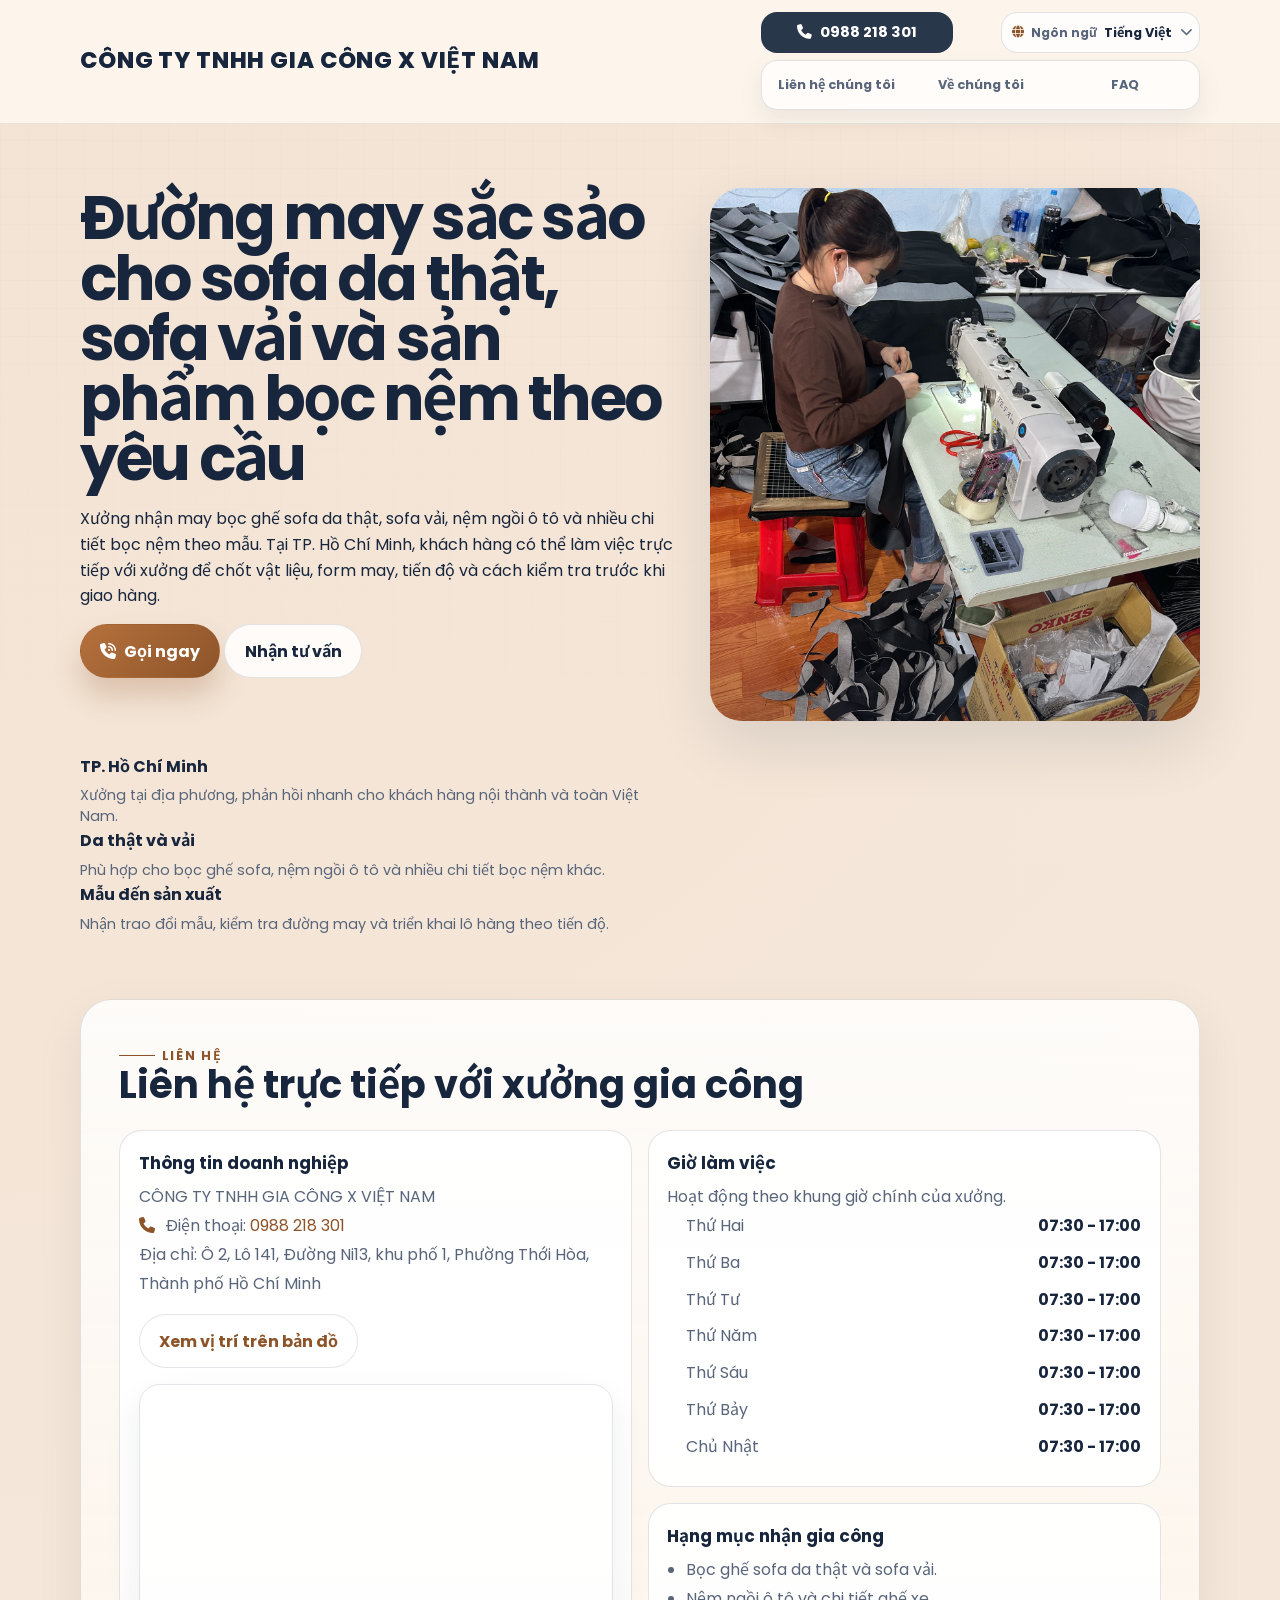
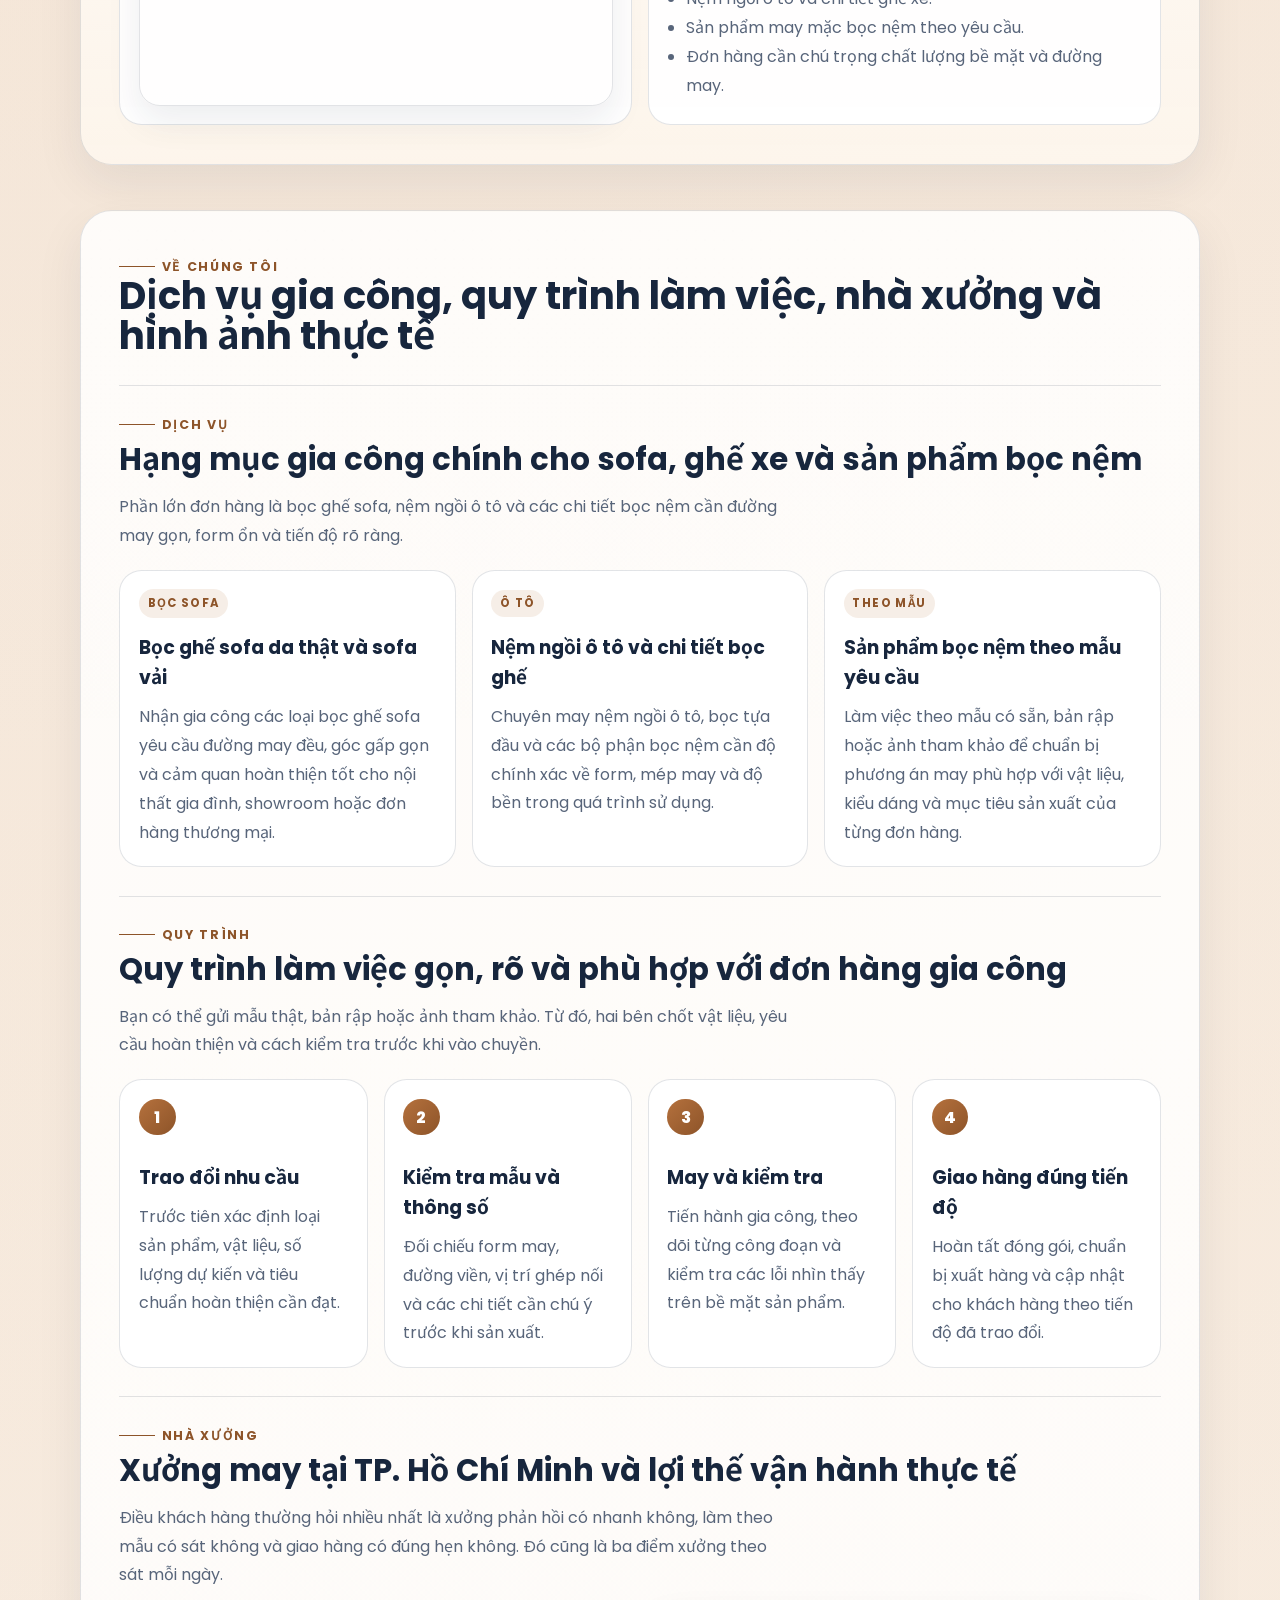
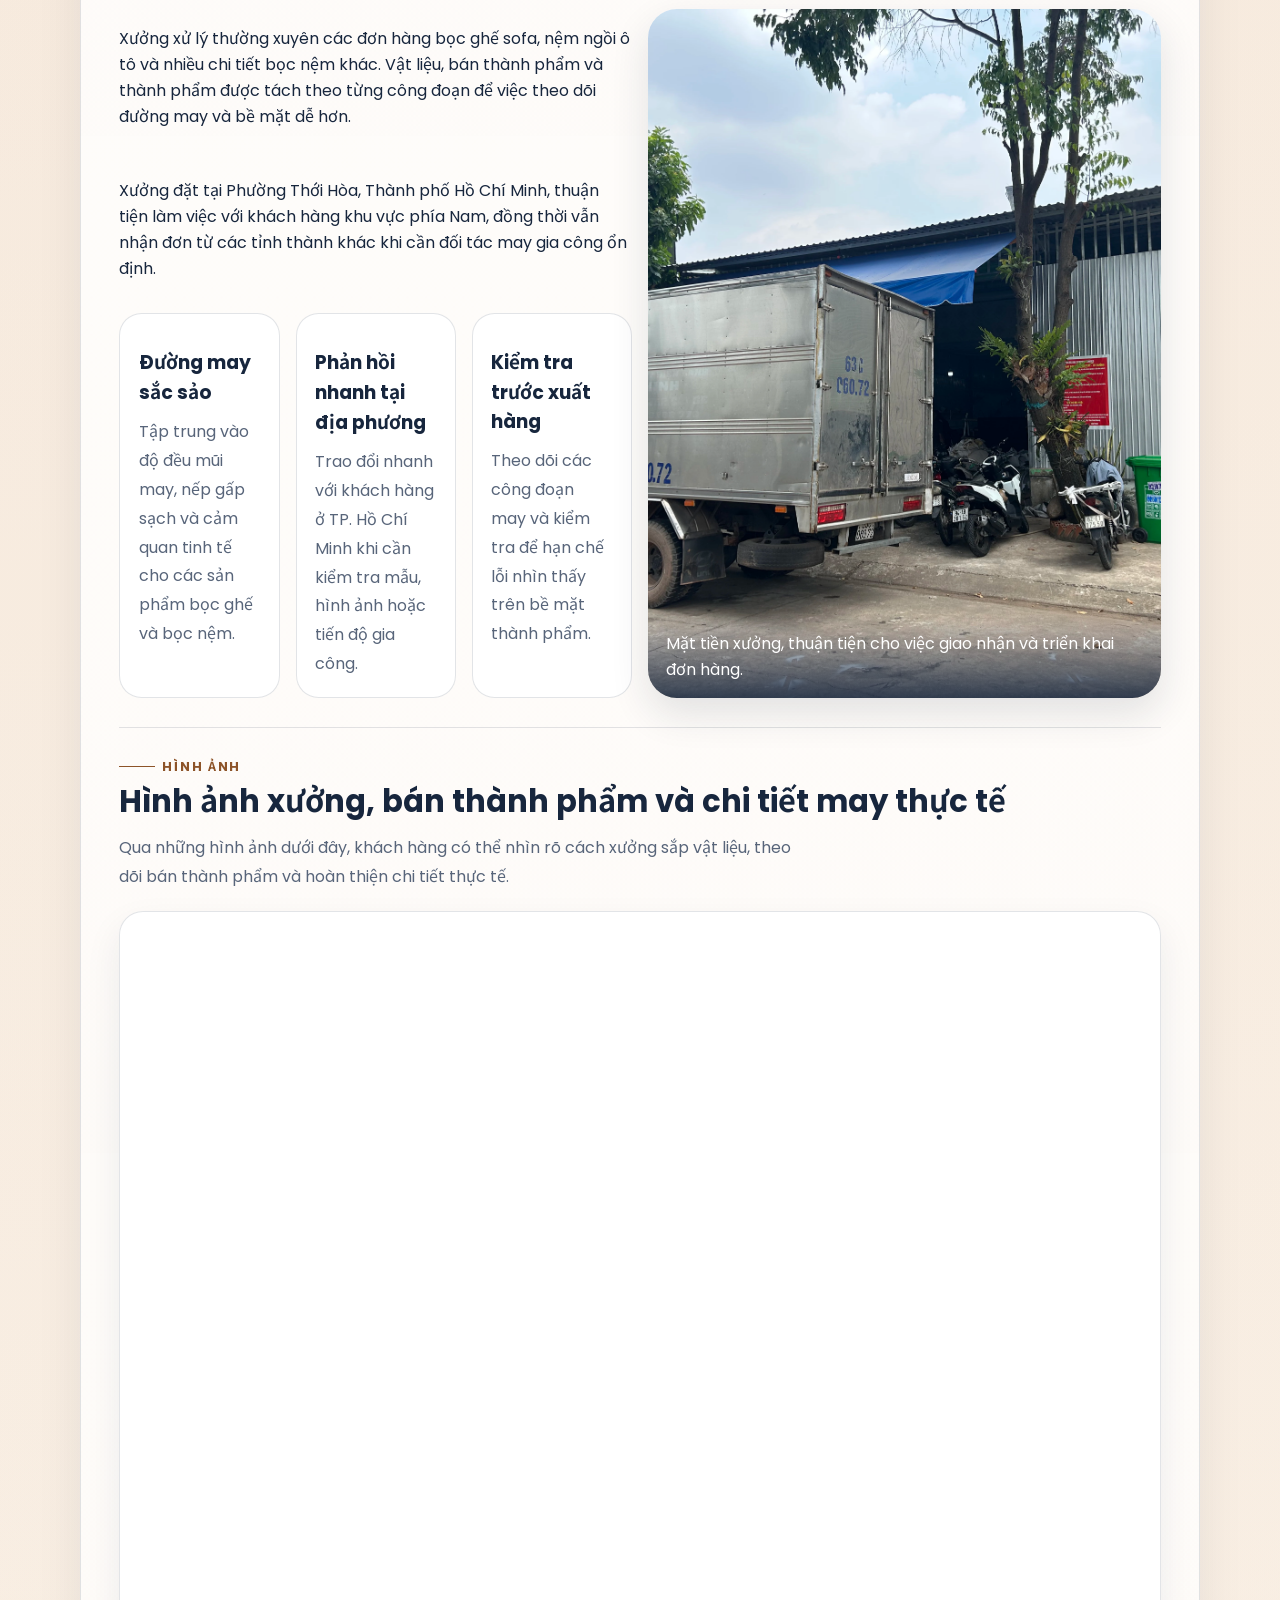
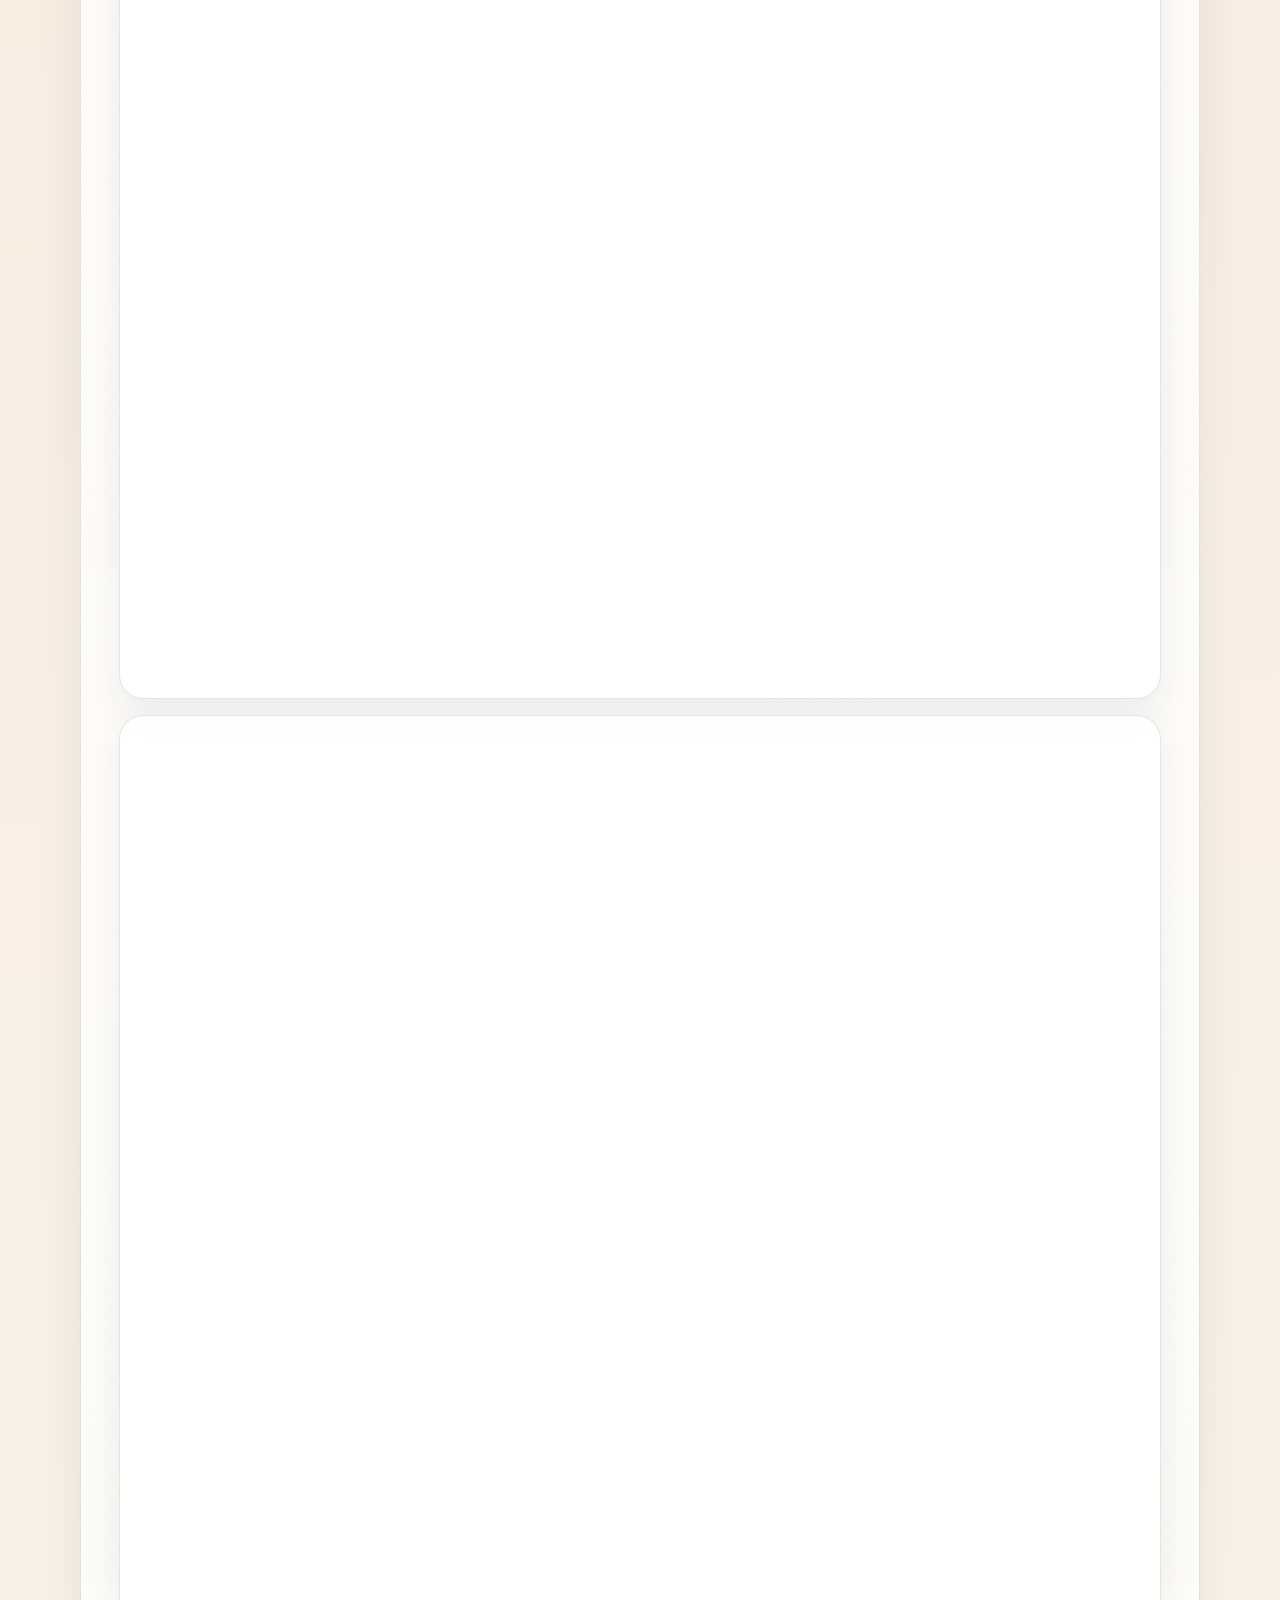
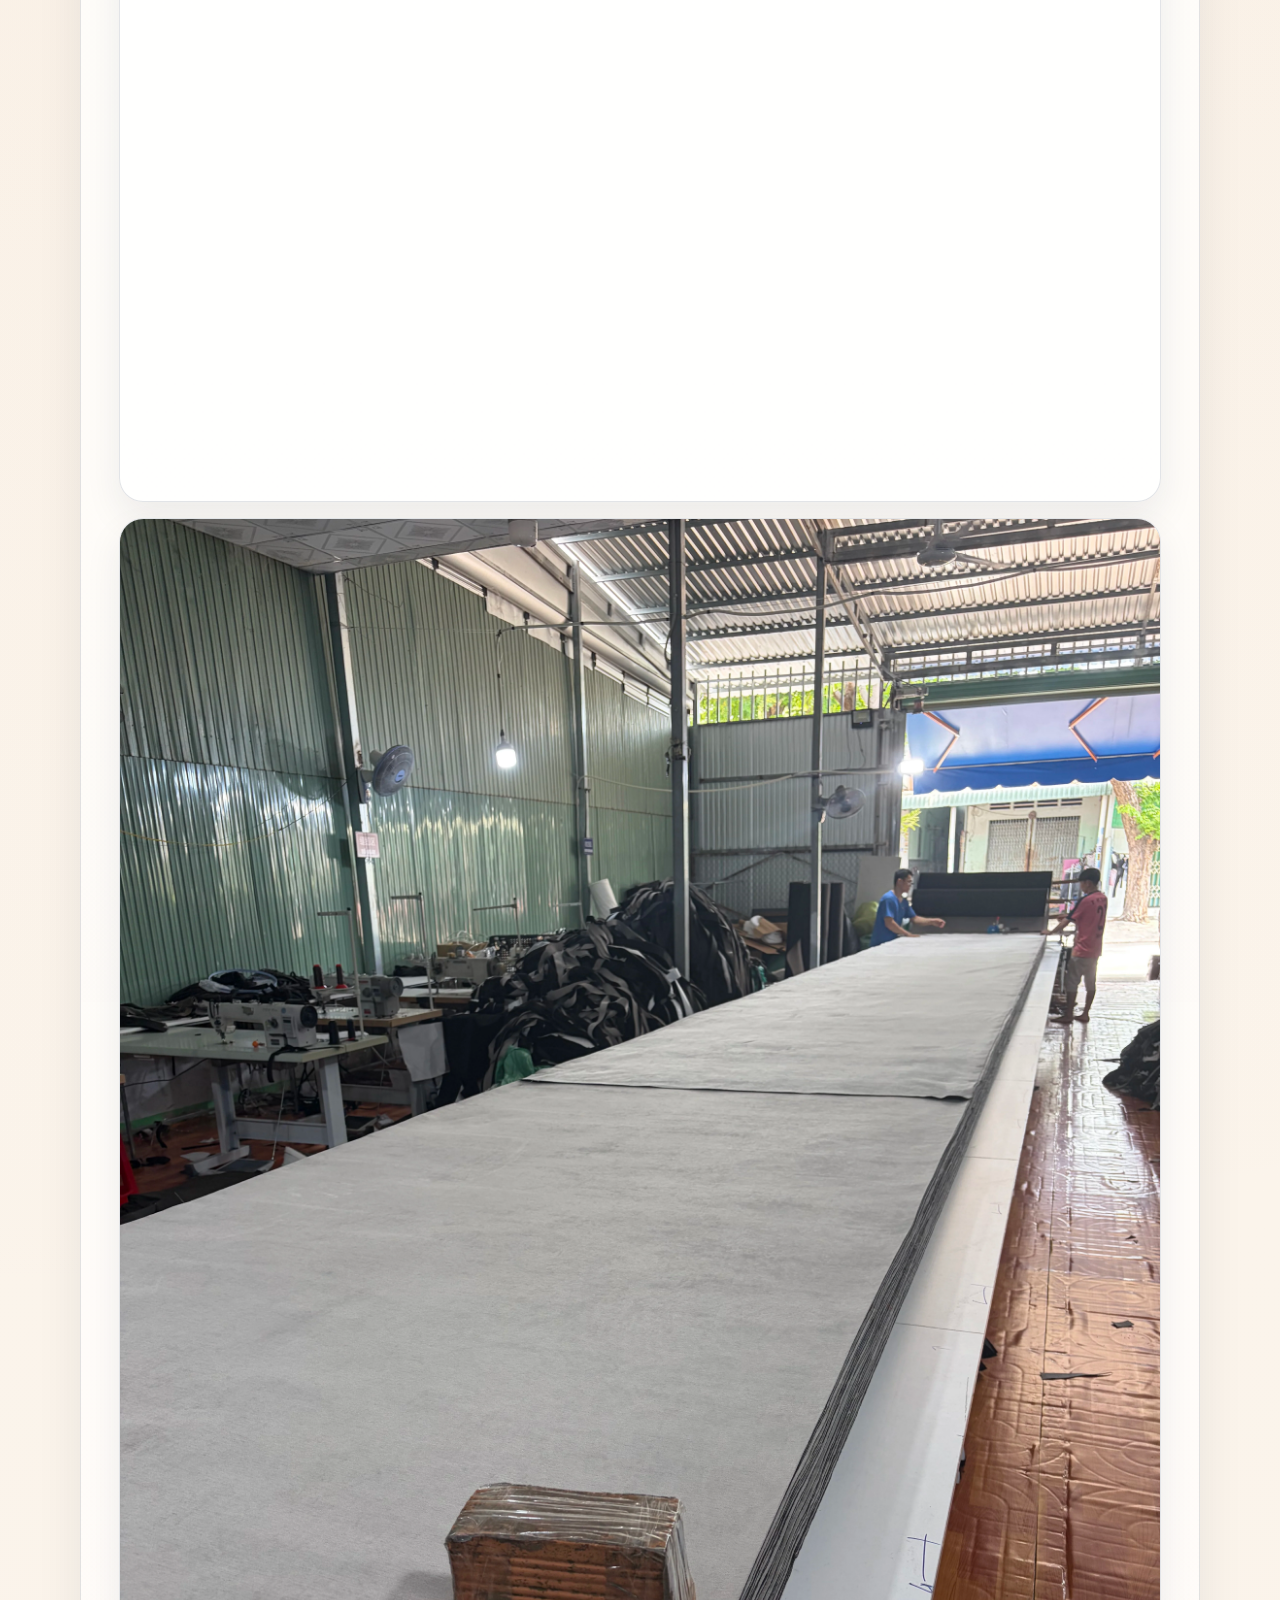
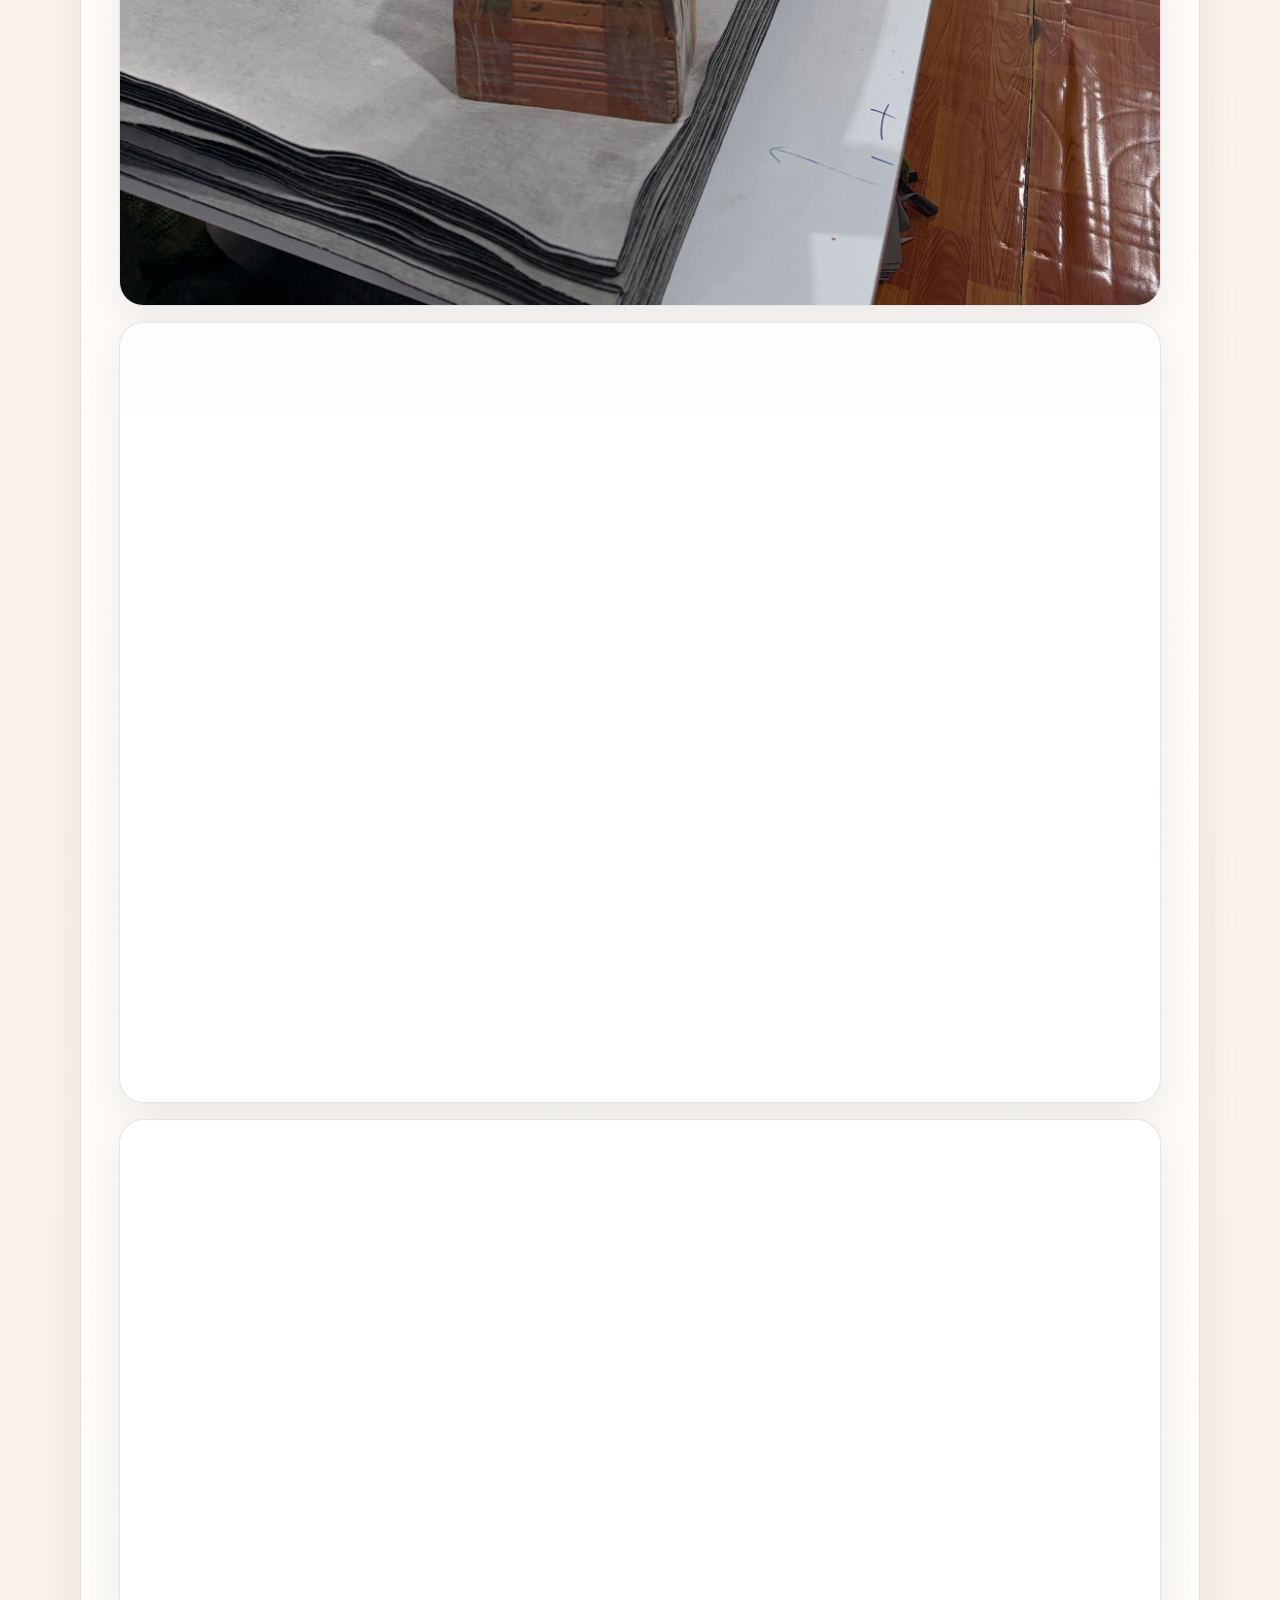
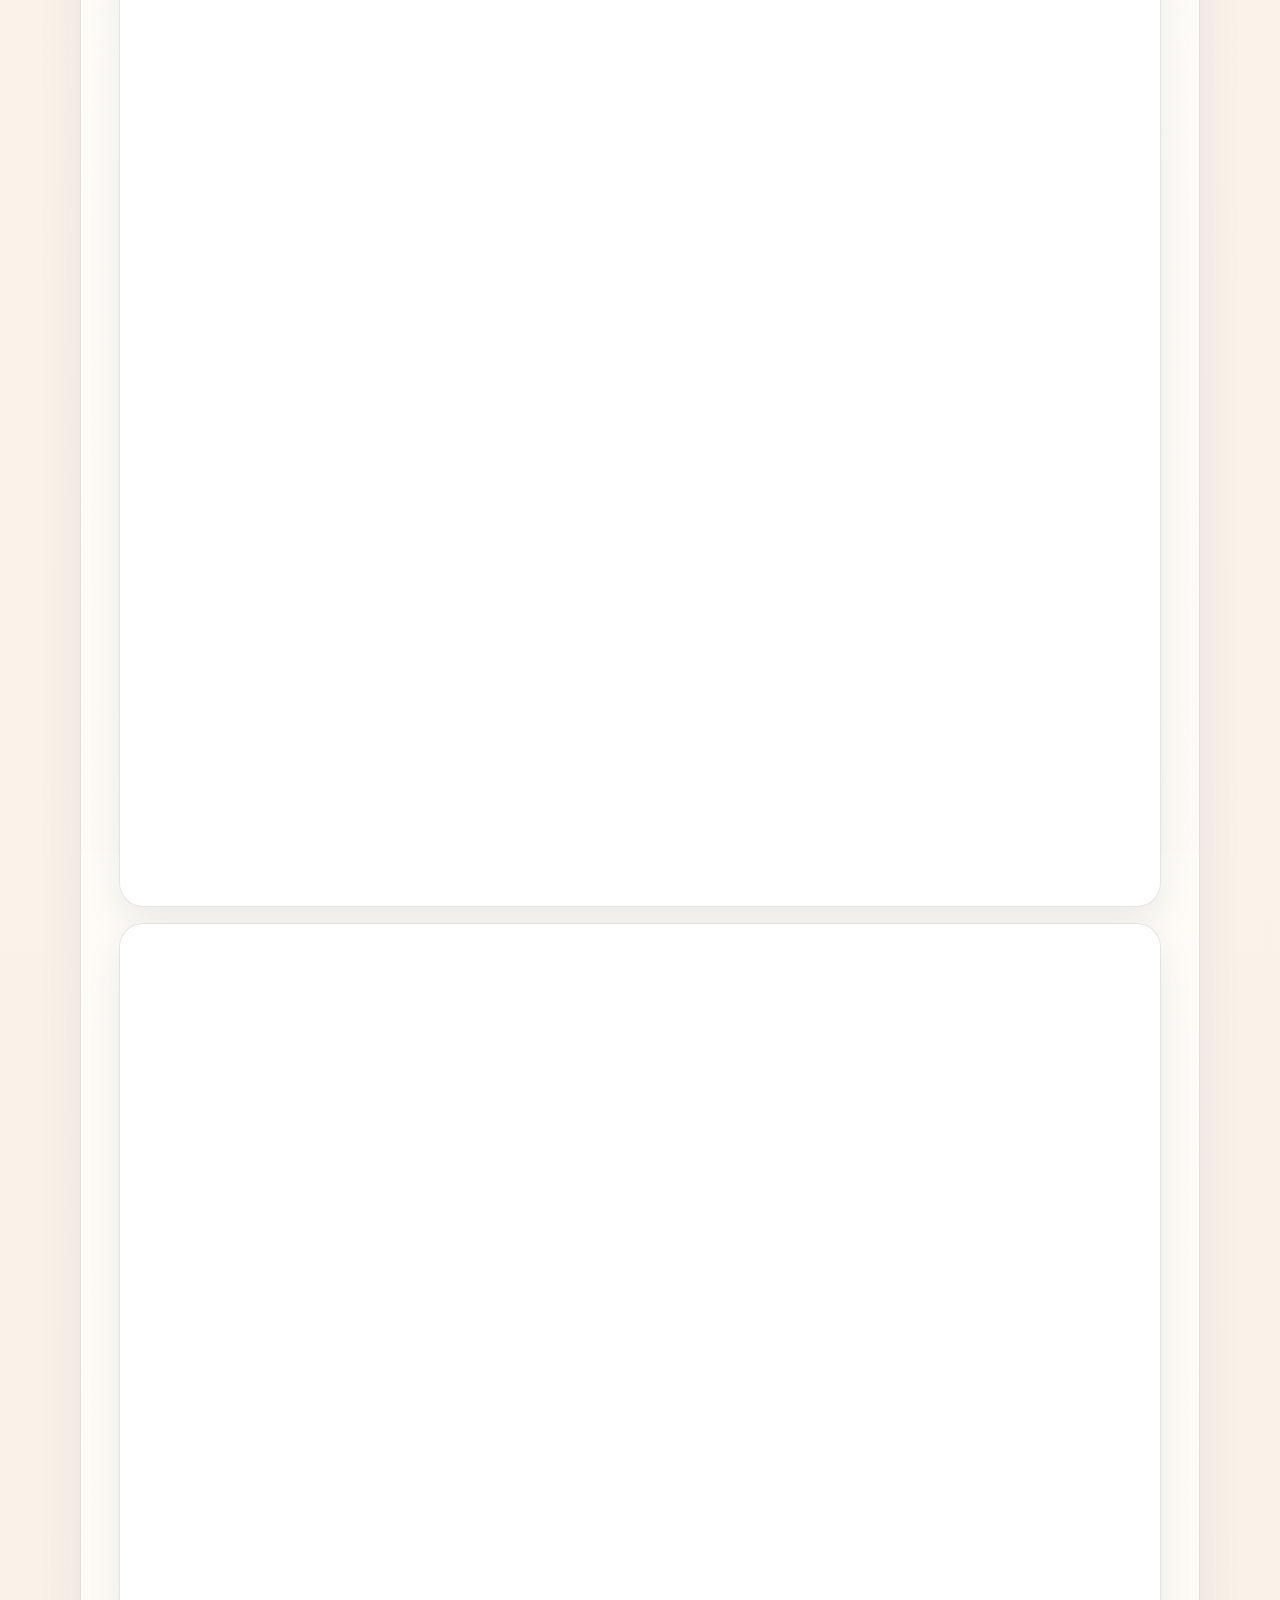
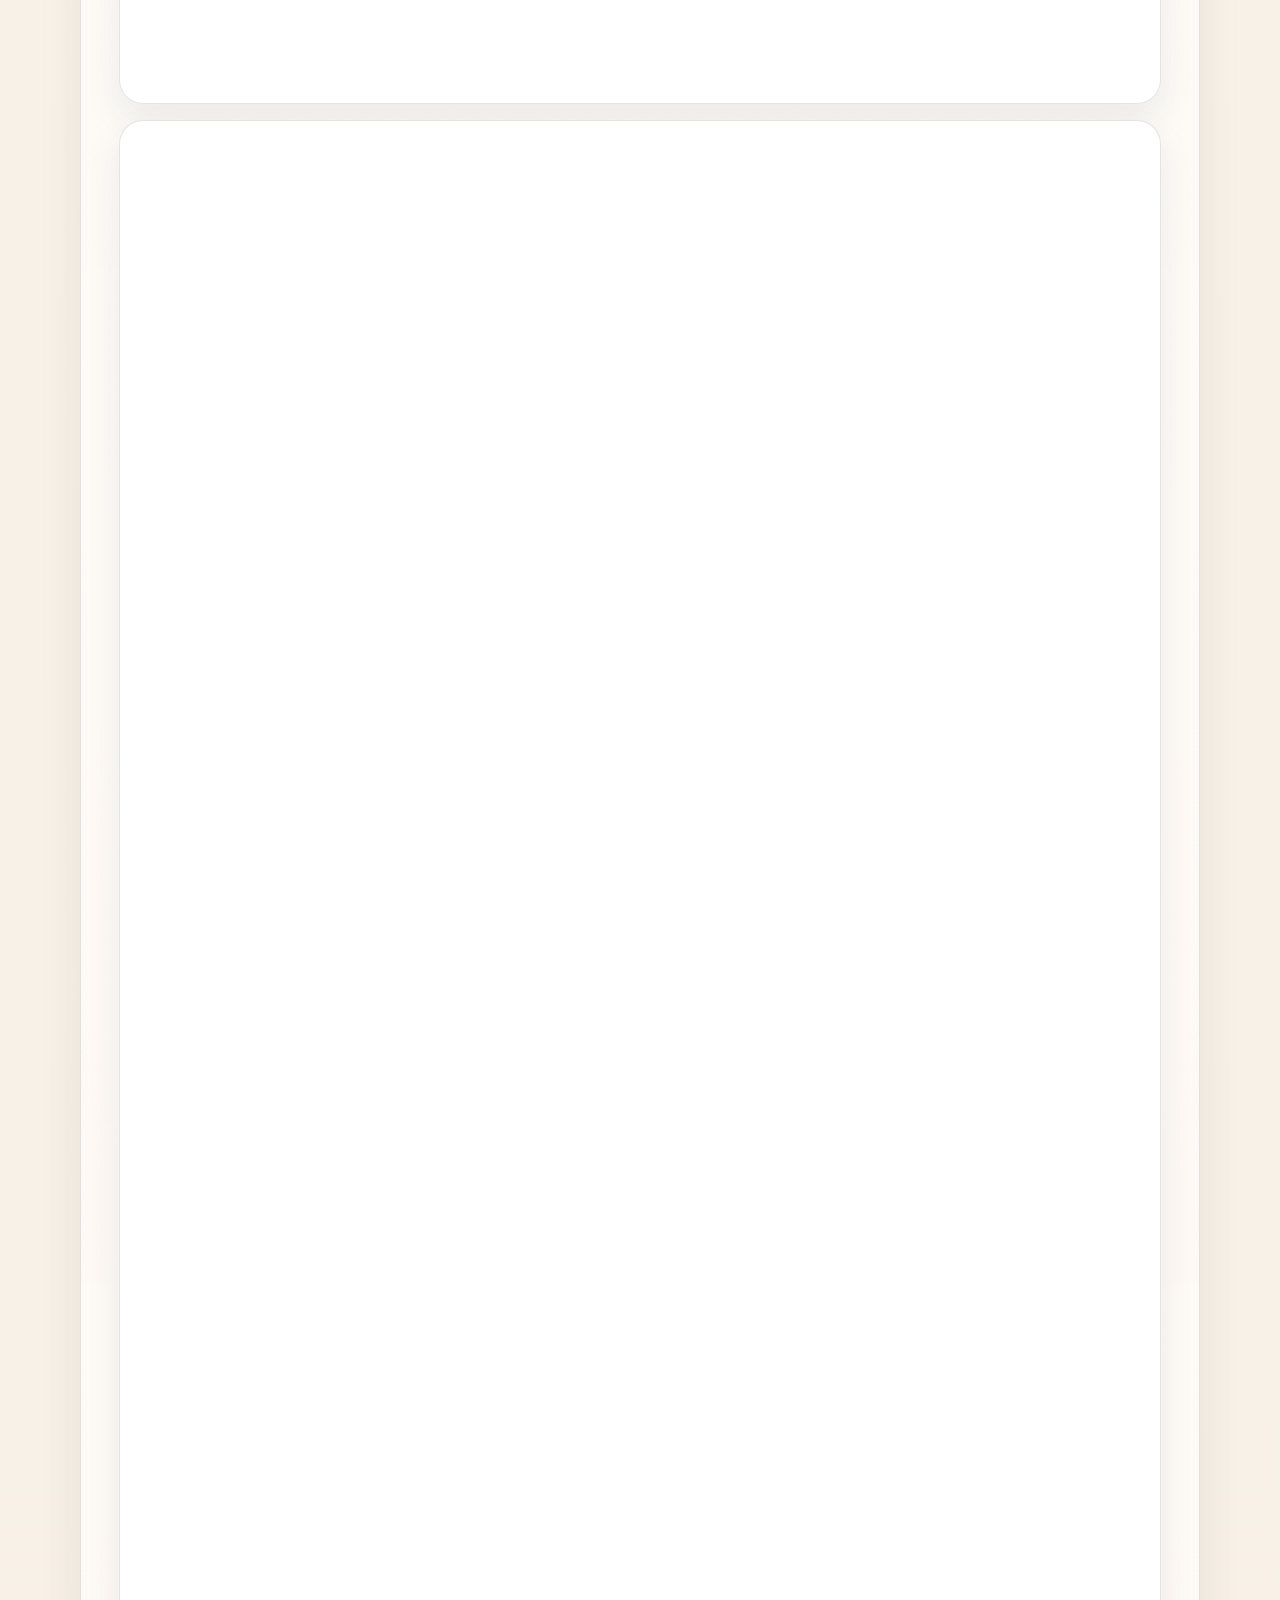
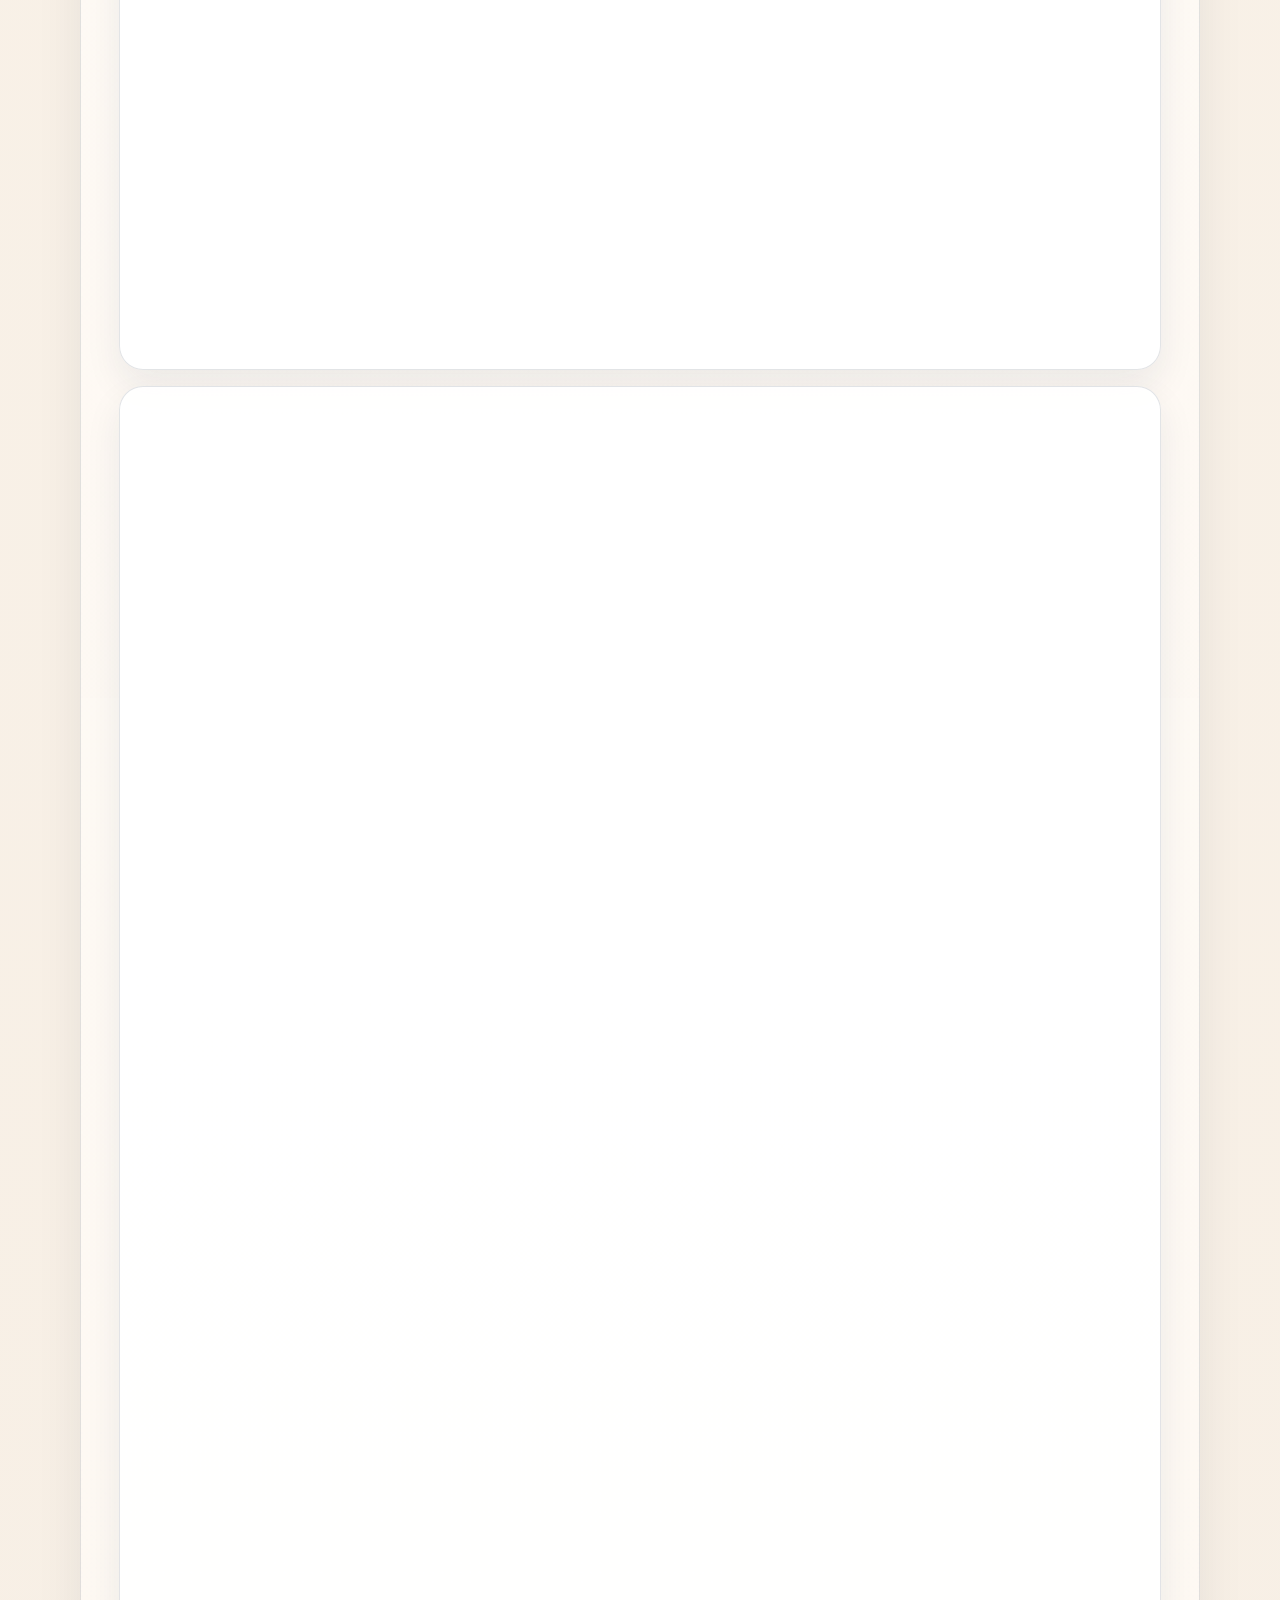
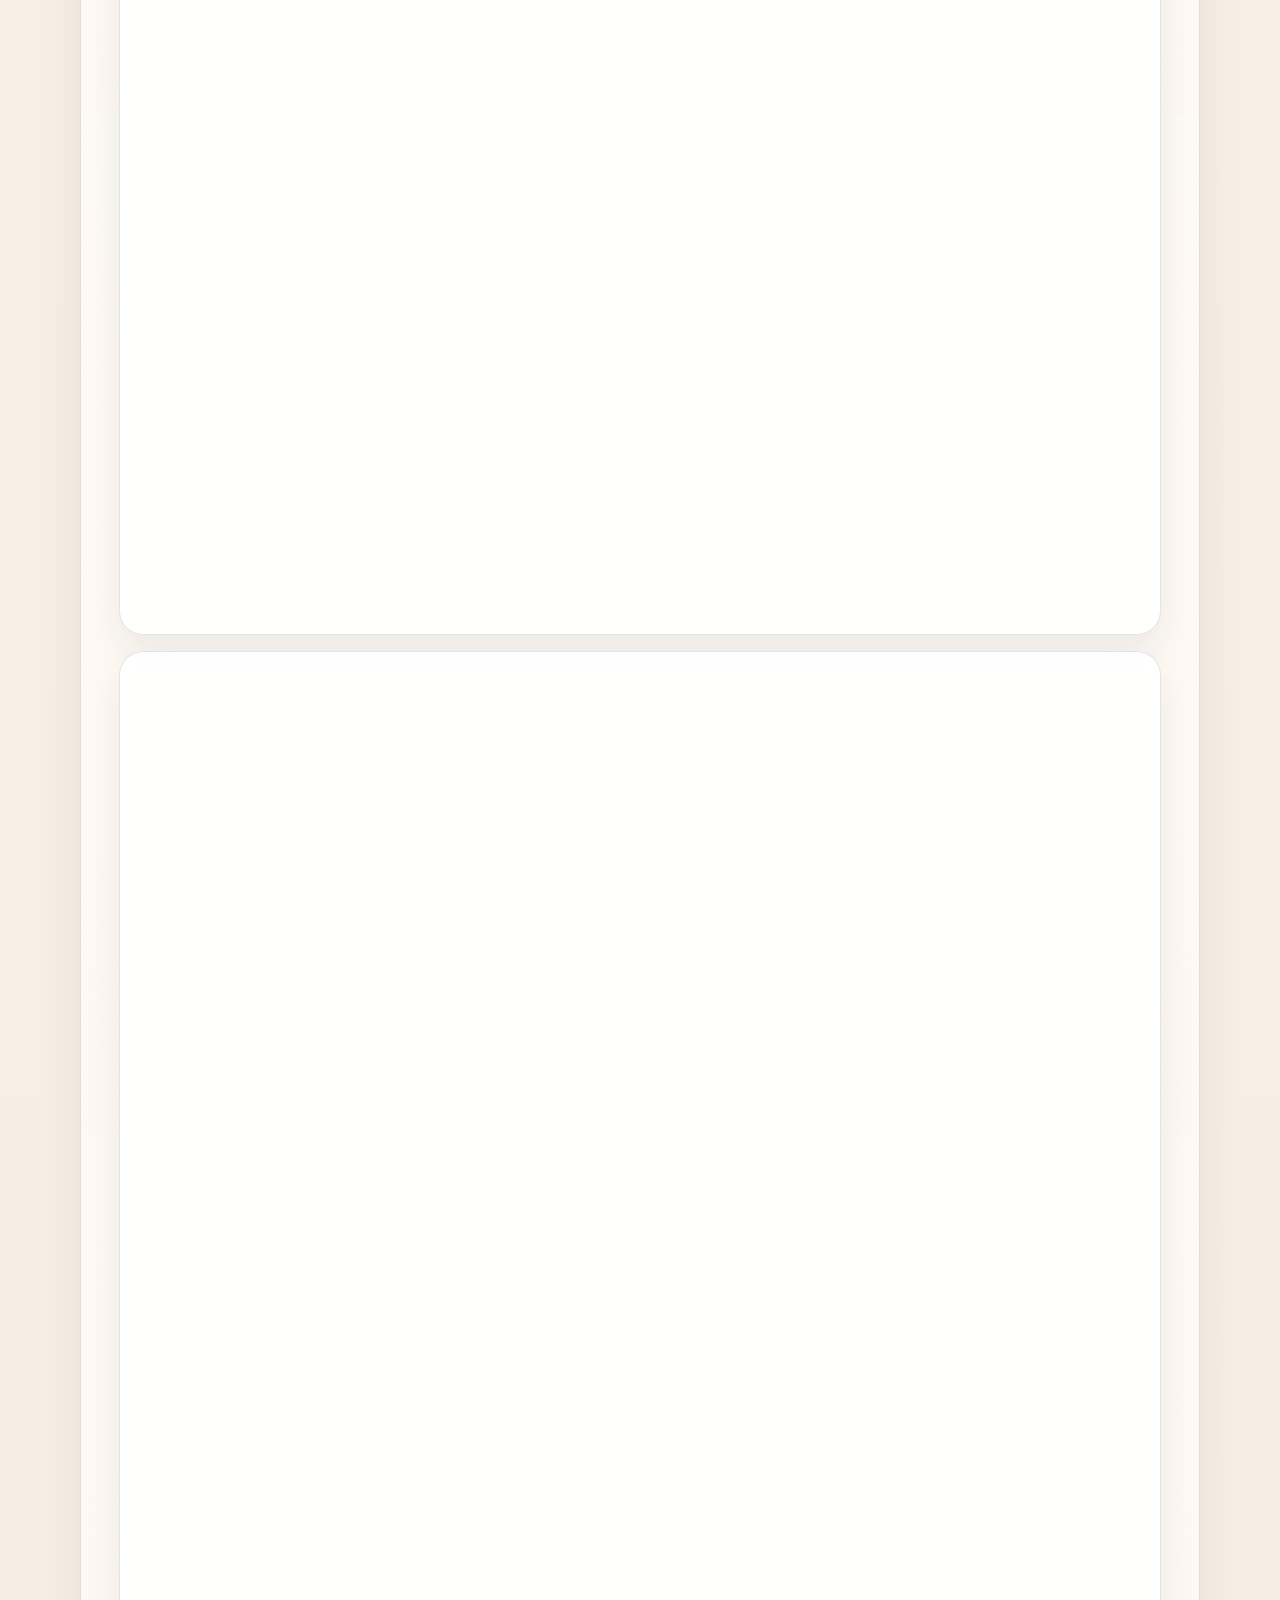
==== commit a9b8a3f2: "Fix image aspect ratios and rotation" ====
--- a/index.html
+++ b/index.html
@@ -298,40 +298,40 @@
           </div>
           <div class="gallery-grid">
               <figure class="gallery-item">
-                <img src="assets/images/Cutting process 1.webp" alt="Công nhân trải nhiều lớp vật liệu trên bàn cắt dài trong xưởng" width="5712" height="4284" loading="lazy" decoding="async">
-              </figure>
-              <figure class="gallery-item">
-                <img src="assets/images/Cutting process 2.webp" alt="Cận cảnh công nhân canh mép vật liệu nhiều lớp trên bàn cắt" width="5712" height="4284" loading="lazy" decoding="async">
-              </figure>
-              <figure class="gallery-item">
-                <img src="assets/images/Cutting process 3.webp" alt="Toàn cảnh bàn cắt dài với vật liệu được xếp lớp sẵn sàng gia công" width="5712" height="4284" loading="lazy" decoding="async">
+                <img src="assets/images/Cutting process 1.webp" alt="Công nhân trải nhiều lớp vật liệu trên bàn cắt dài trong xưởng" width="4284" height="5712" loading="lazy" decoding="async">
+              </figure>
+              <figure class="gallery-item">
+                <img src="assets/images/Cutting process 2.webp" alt="Cận cảnh công nhân canh mép vật liệu nhiều lớp trên bàn cắt" width="4284" height="5712" loading="lazy" decoding="async">
+              </figure>
+              <figure class="gallery-item">
+                <img src="assets/images/Cutting process 3.webp" alt="Toàn cảnh bàn cắt dài với vật liệu được xếp lớp sẵn sàng gia công" width="4284" height="5712" loading="lazy" decoding="async">
               </figure>
               <figure class="gallery-item">
                 <img src="assets/images/Cutting process 4.webp" alt="Các cuộn vật liệu đặt trên giá cấp liệu cạnh bàn cắt" width="5712" height="4284" loading="lazy" decoding="async">
               </figure>
               <figure class="gallery-item">
-                <img src="assets/images/Cutting process 5.webp" alt="Vật liệu nhiều lớp được đưa từ cuộn vào bàn cắt trong xưởng" width="5712" height="4284" loading="lazy" decoding="async">
+                <img src="assets/images/Cutting process 5.webp" alt="Vật liệu nhiều lớp được đưa từ cuộn vào bàn cắt trong xưởng" width="4284" height="5712" loading="lazy" decoding="async">
               </figure>
             <figure class="gallery-item tall">
-              <img src="assets/images/material-preparation.webp" alt="Bán thành phẩm bọc ghế được chuẩn bị trong xưởng" width="1828" height="1246" loading="lazy" decoding="async">
+              <img src="assets/images/material-preparation.webp" alt="Bán thành phẩm bọc ghế được chuẩn bị trong xưởng" width="4032" height="3024" loading="lazy" decoding="async">
             </figure>
             <figure class="gallery-item tall">
-              <img src="assets/images/leather-cover-brown.webp" alt="Chi tiết bọc ghế sofa da màu nâu đã may hoàn thiện" width="1080" height="1440" loading="lazy" decoding="async">
-            </figure>
-            <figure class="gallery-item">
-              <img src="assets/images/black-seat-cover.webp" alt="Mẫu bọc ghế màu đen may hoàn thiện" width="1080" height="1440" loading="lazy" decoding="async">
-            </figure>
-            <figure class="gallery-item">
-              <img src="assets/images/beige-seat-cover.webp" alt="Bọc ghế màu be được may theo form" width="1080" height="1440" loading="lazy" decoding="async">
+              <img src="assets/images/leather-cover-brown.webp" alt="Chi tiết bọc ghế sofa da màu nâu đã may hoàn thiện" width="1080" height="1920" loading="lazy" decoding="async">
+            </figure>
+            <figure class="gallery-item">
+              <img src="assets/images/black-seat-cover.webp" alt="Mẫu bọc ghế màu đen may hoàn thiện" width="1080" height="1920" loading="lazy" decoding="async">
+            </figure>
+            <figure class="gallery-item">
+              <img src="assets/images/beige-seat-cover.webp" alt="Bọc ghế màu be được may theo form" width="1080" height="1920" loading="lazy" decoding="async">
             </figure>
             <figure class="gallery-item wide">
-              <img src="assets/images/factory-exterior-wide.webp" alt="Không gian phía trước xưởng với vật liệu và khu vực tiếp nhận" width="1828" height="1246" loading="lazy" decoding="async">
-            </figure>
-            <figure class="gallery-item">
-              <img src="assets/images/interior photo 6.webp" alt="Toàn cảnh chuyền may trong xưởng với công nhân đang làm việc" width="4032" height="3024" loading="lazy" decoding="async">
-            </figure>
-            <figure class="gallery-item">
-              <img src="assets/images/interior photo 9.webp" alt="Cận cảnh máy may và bàn thao tác trong xưởng" width="4032" height="3024" loading="lazy" decoding="async">
+              <img src="assets/images/factory-exterior-wide.webp" alt="Không gian phía trước xưởng với vật liệu và khu vực tiếp nhận" width="4032" height="3024" loading="lazy" decoding="async">
+            </figure>
+            <figure class="gallery-item">
+              <img src="assets/images/interior photo 6.webp" alt="Toàn cảnh chuyền may trong xưởng với công nhân đang làm việc" width="3024" height="4032" loading="lazy" decoding="async">
+            </figure>
+            <figure class="gallery-item">
+              <img src="assets/images/interior photo 9.webp" alt="Cận cảnh máy may và bàn thao tác trong xưởng" width="3024" height="4032" loading="lazy" decoding="async">
             </figure>
             <figure class="gallery-item">
               <img src="assets/images/interior photo 13.webp" alt="Công nhân đang may trên chuyền với vật liệu đặt quanh khu vực làm việc" width="4032" height="3024" loading="lazy" decoding="async">
--- a/assets/css/site.css
+++ b/assets/css/site.css
@@ -416,6 +416,8 @@
   line-height: 0.98;
   letter-spacing: -0.045em;
   max-width: none;
+}
+
 .stat span {
   display: block;
   margin-top: 0.3rem;
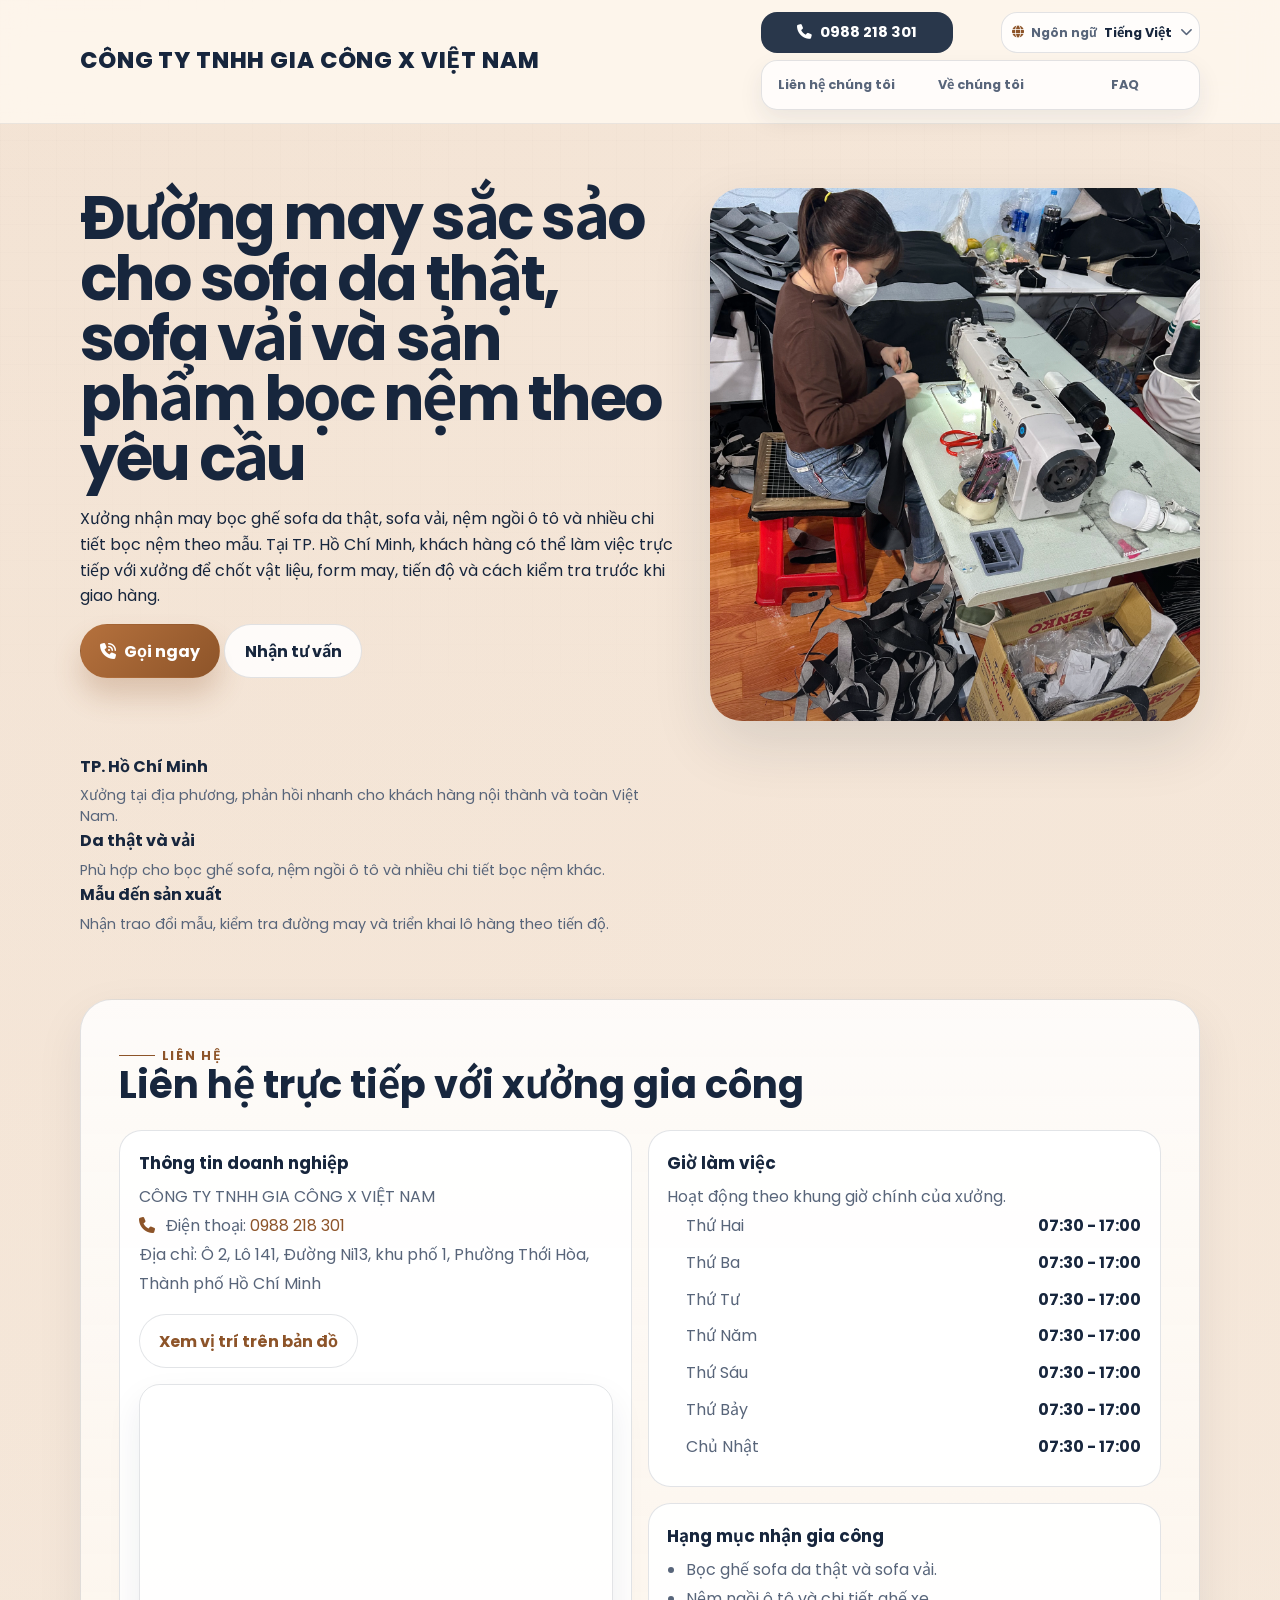
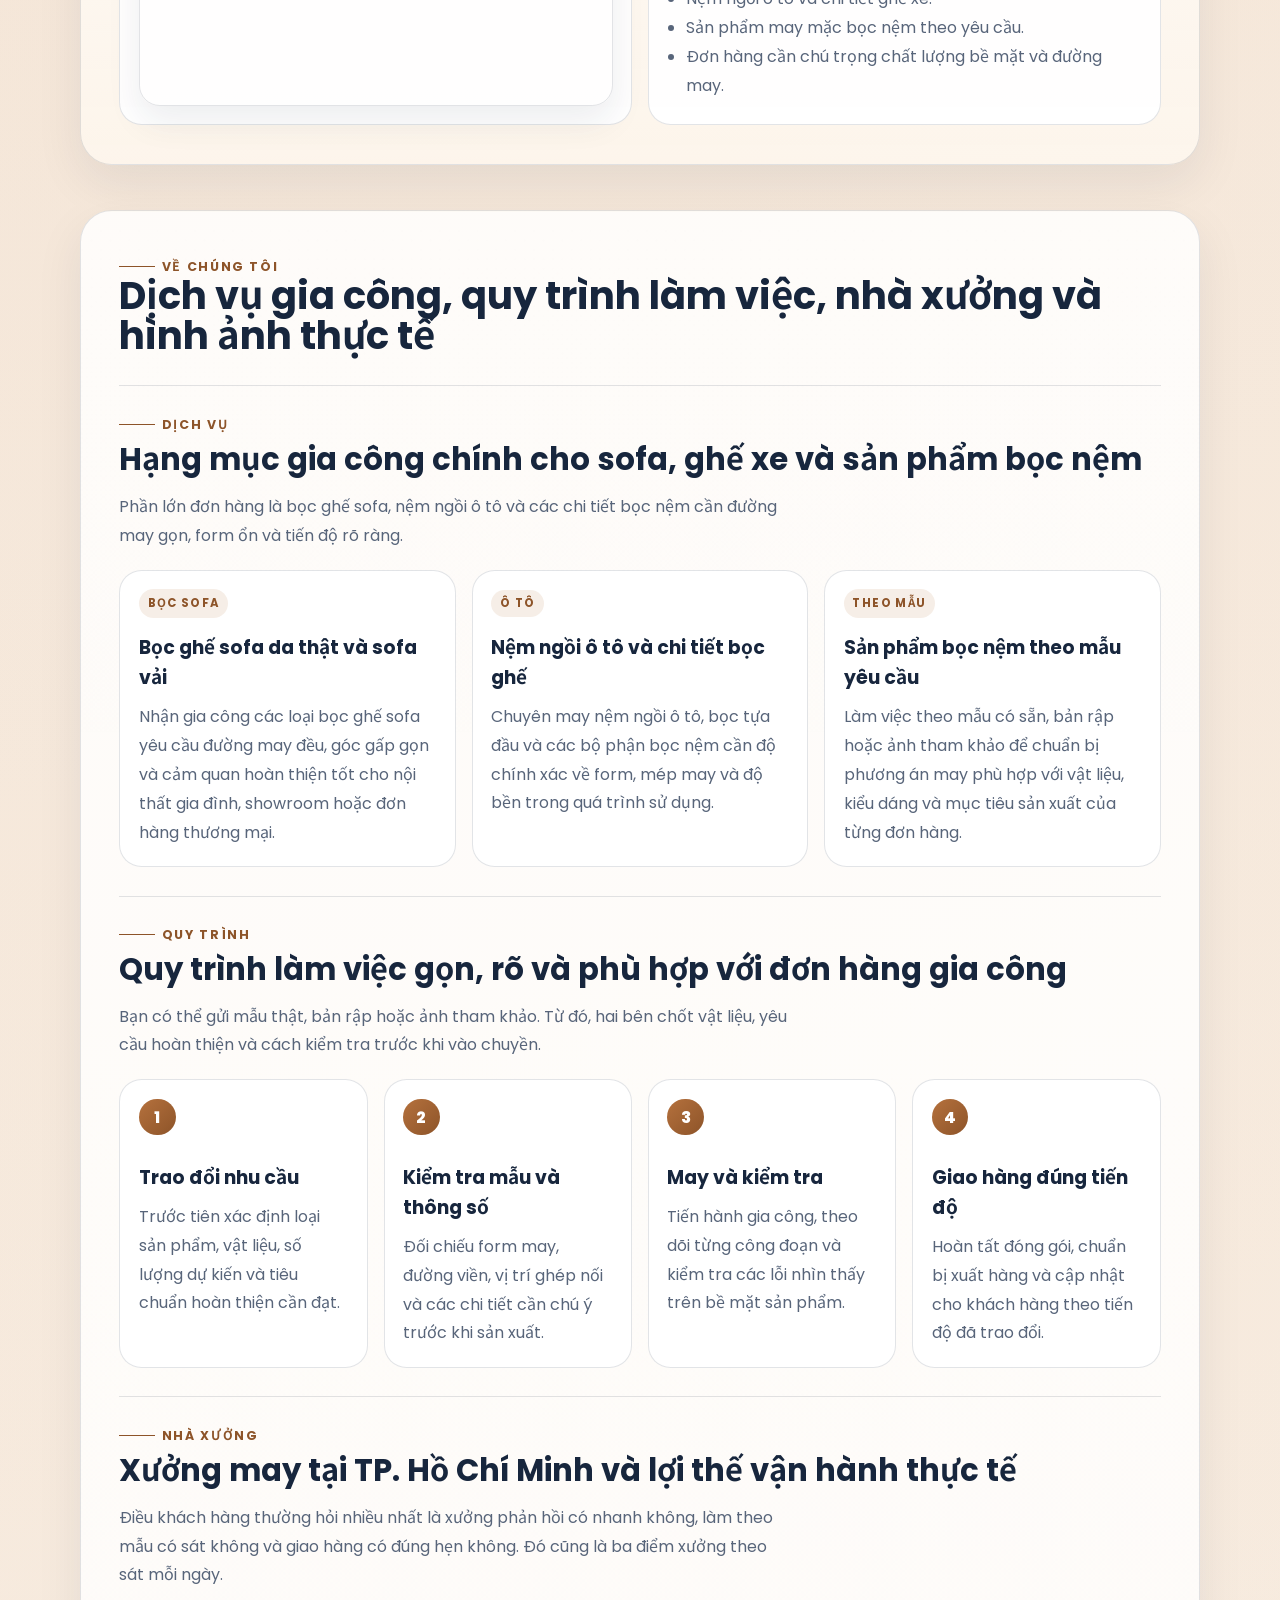
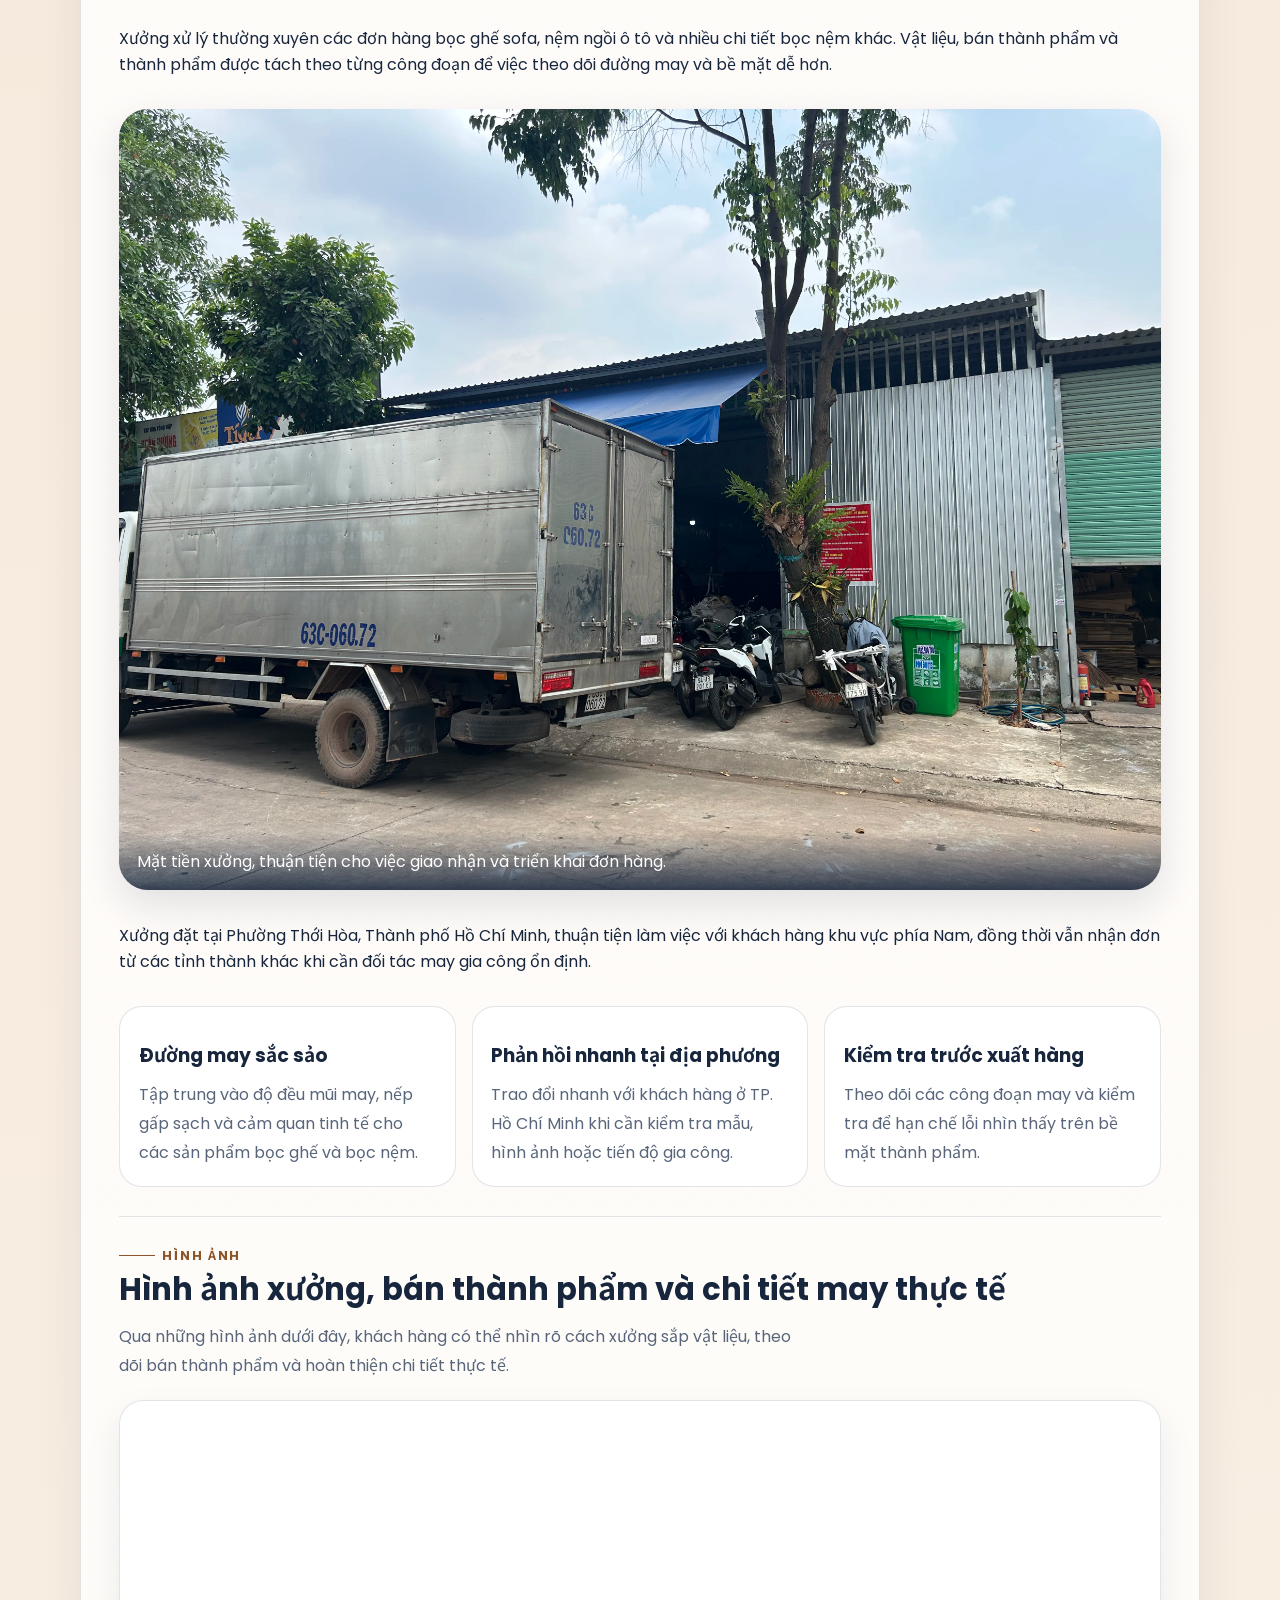
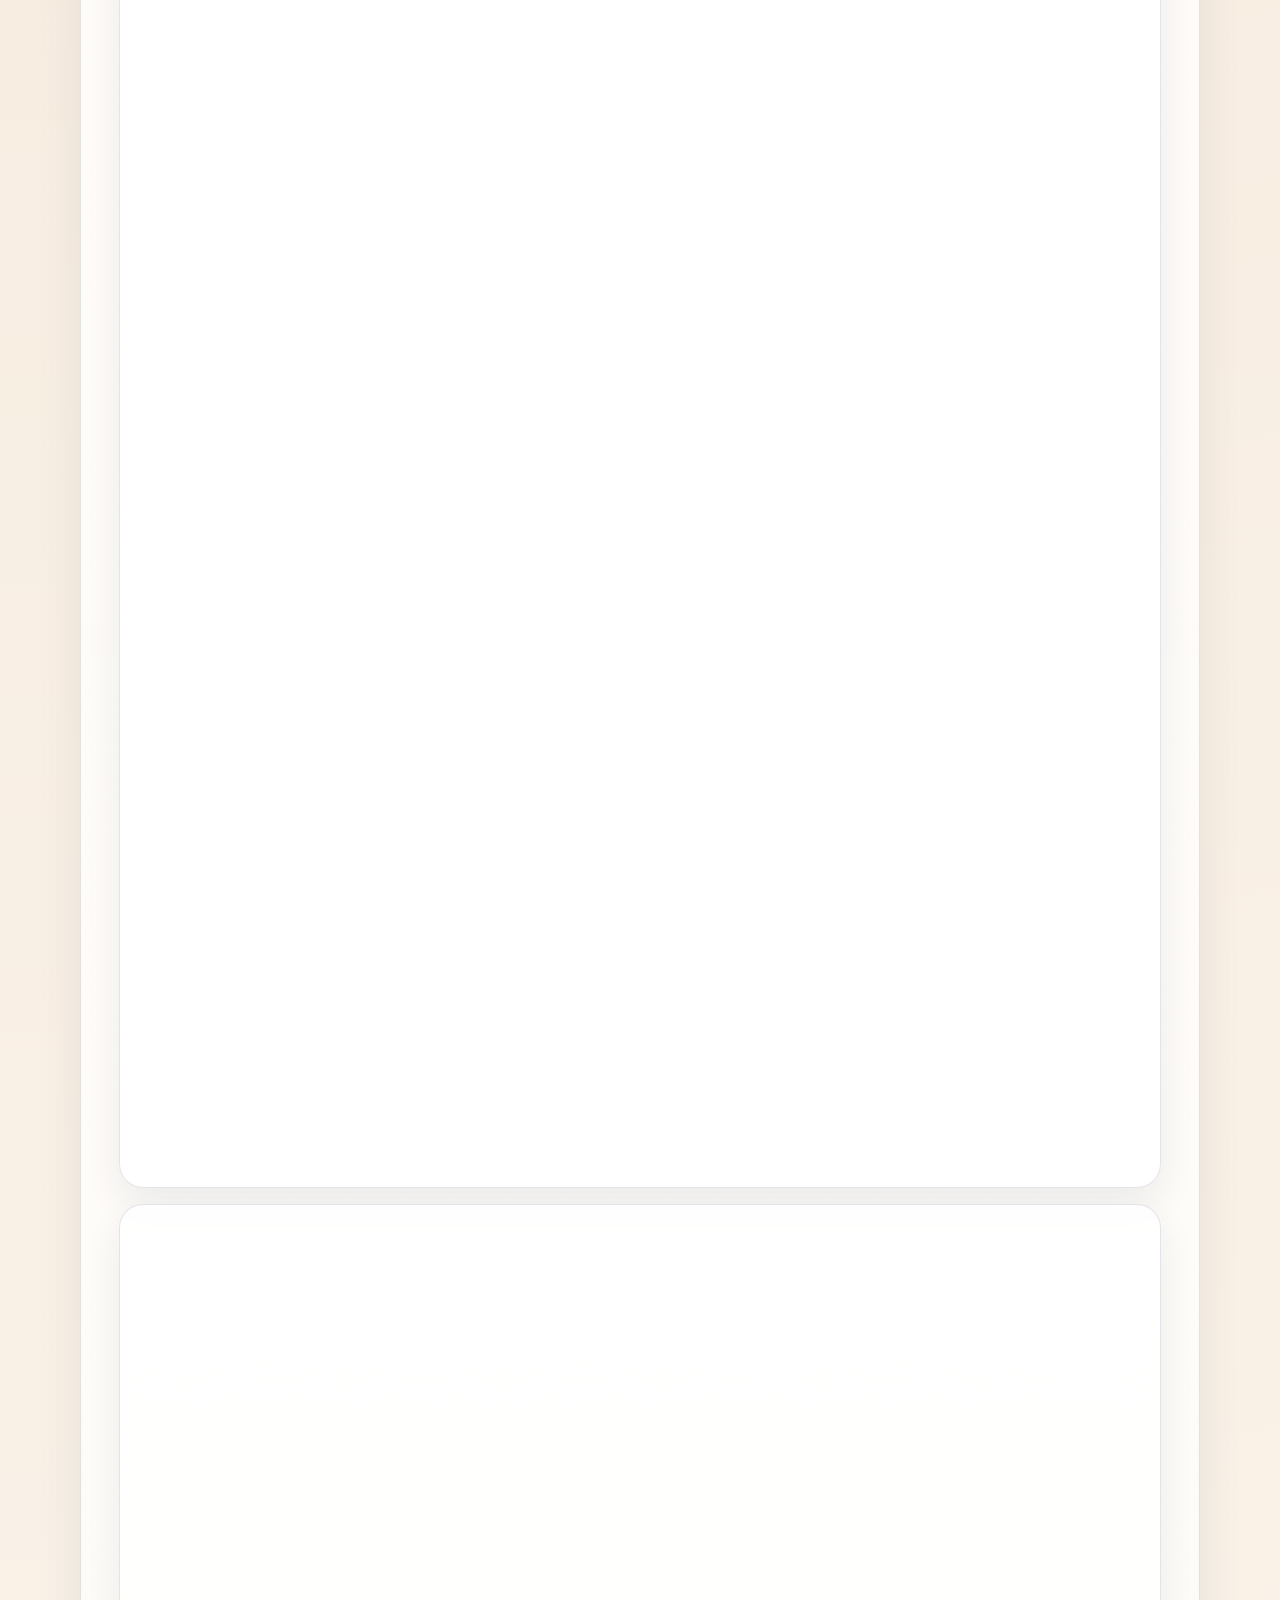
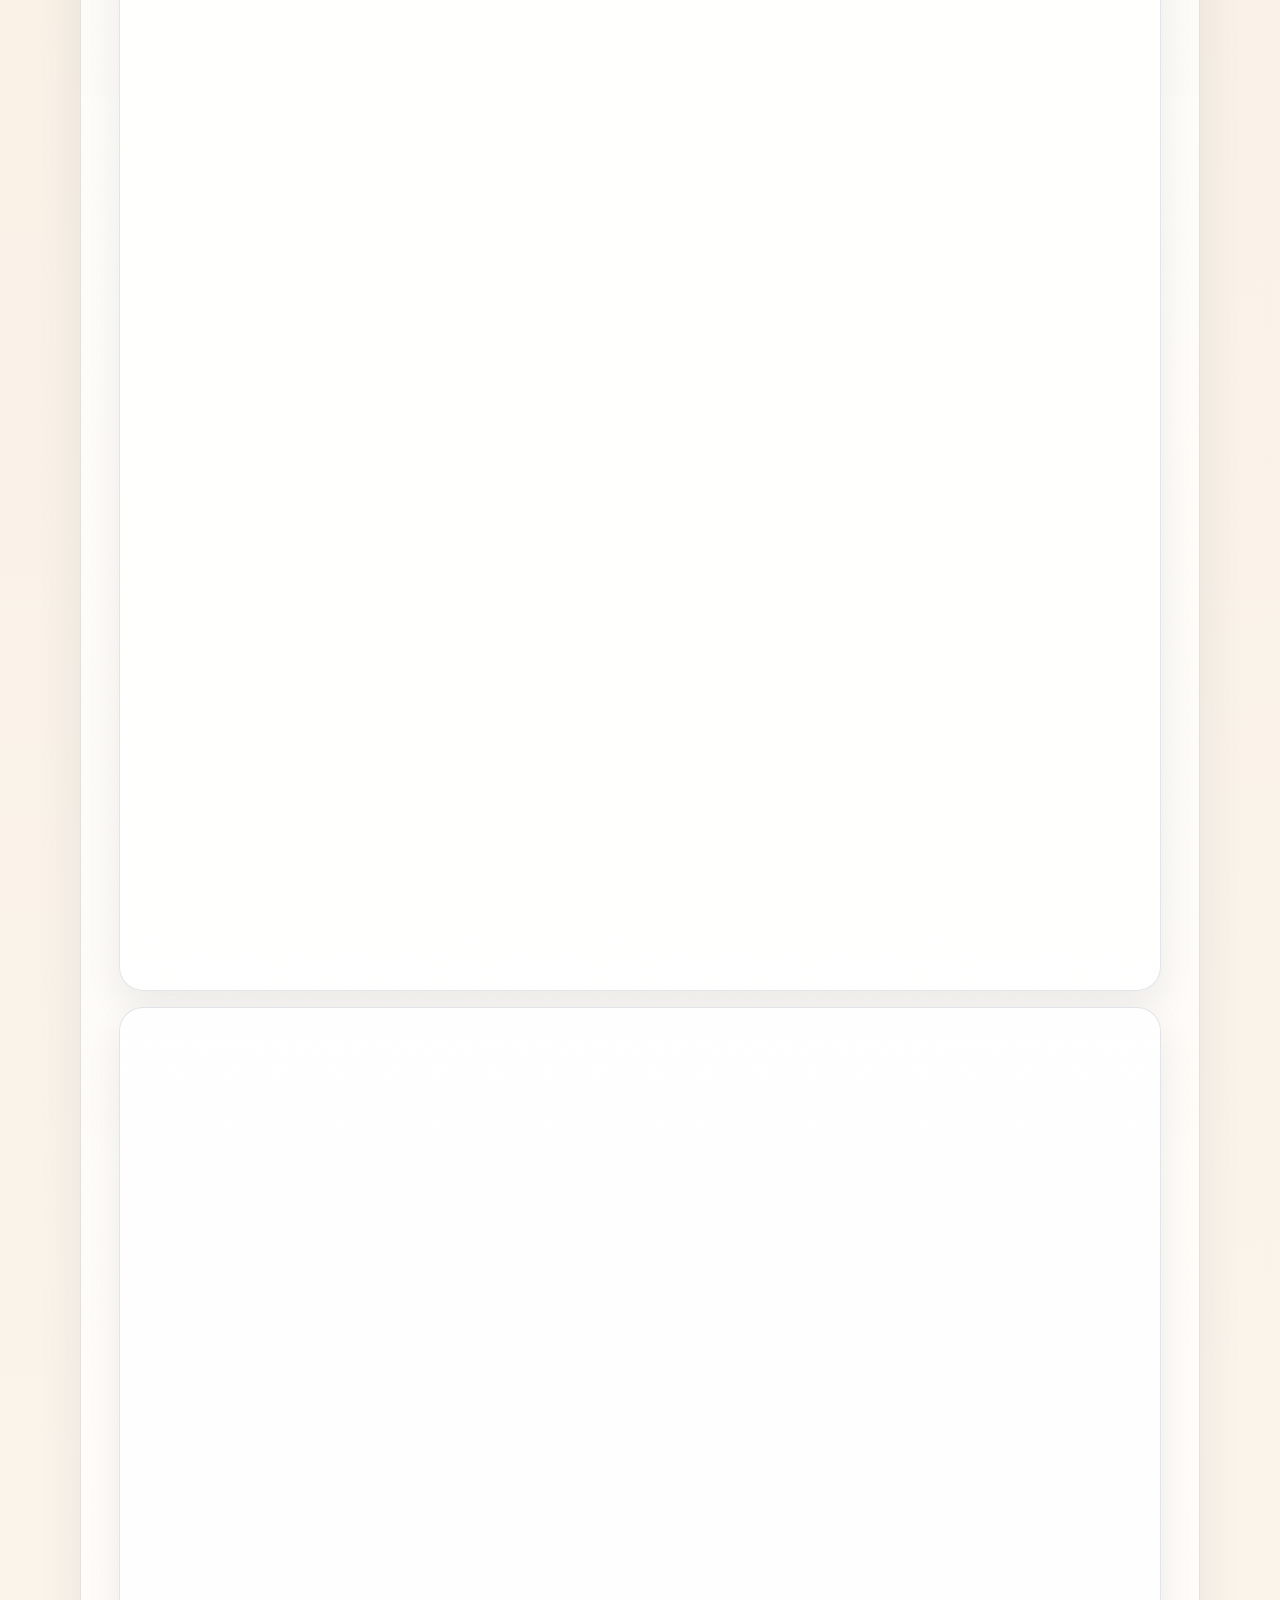
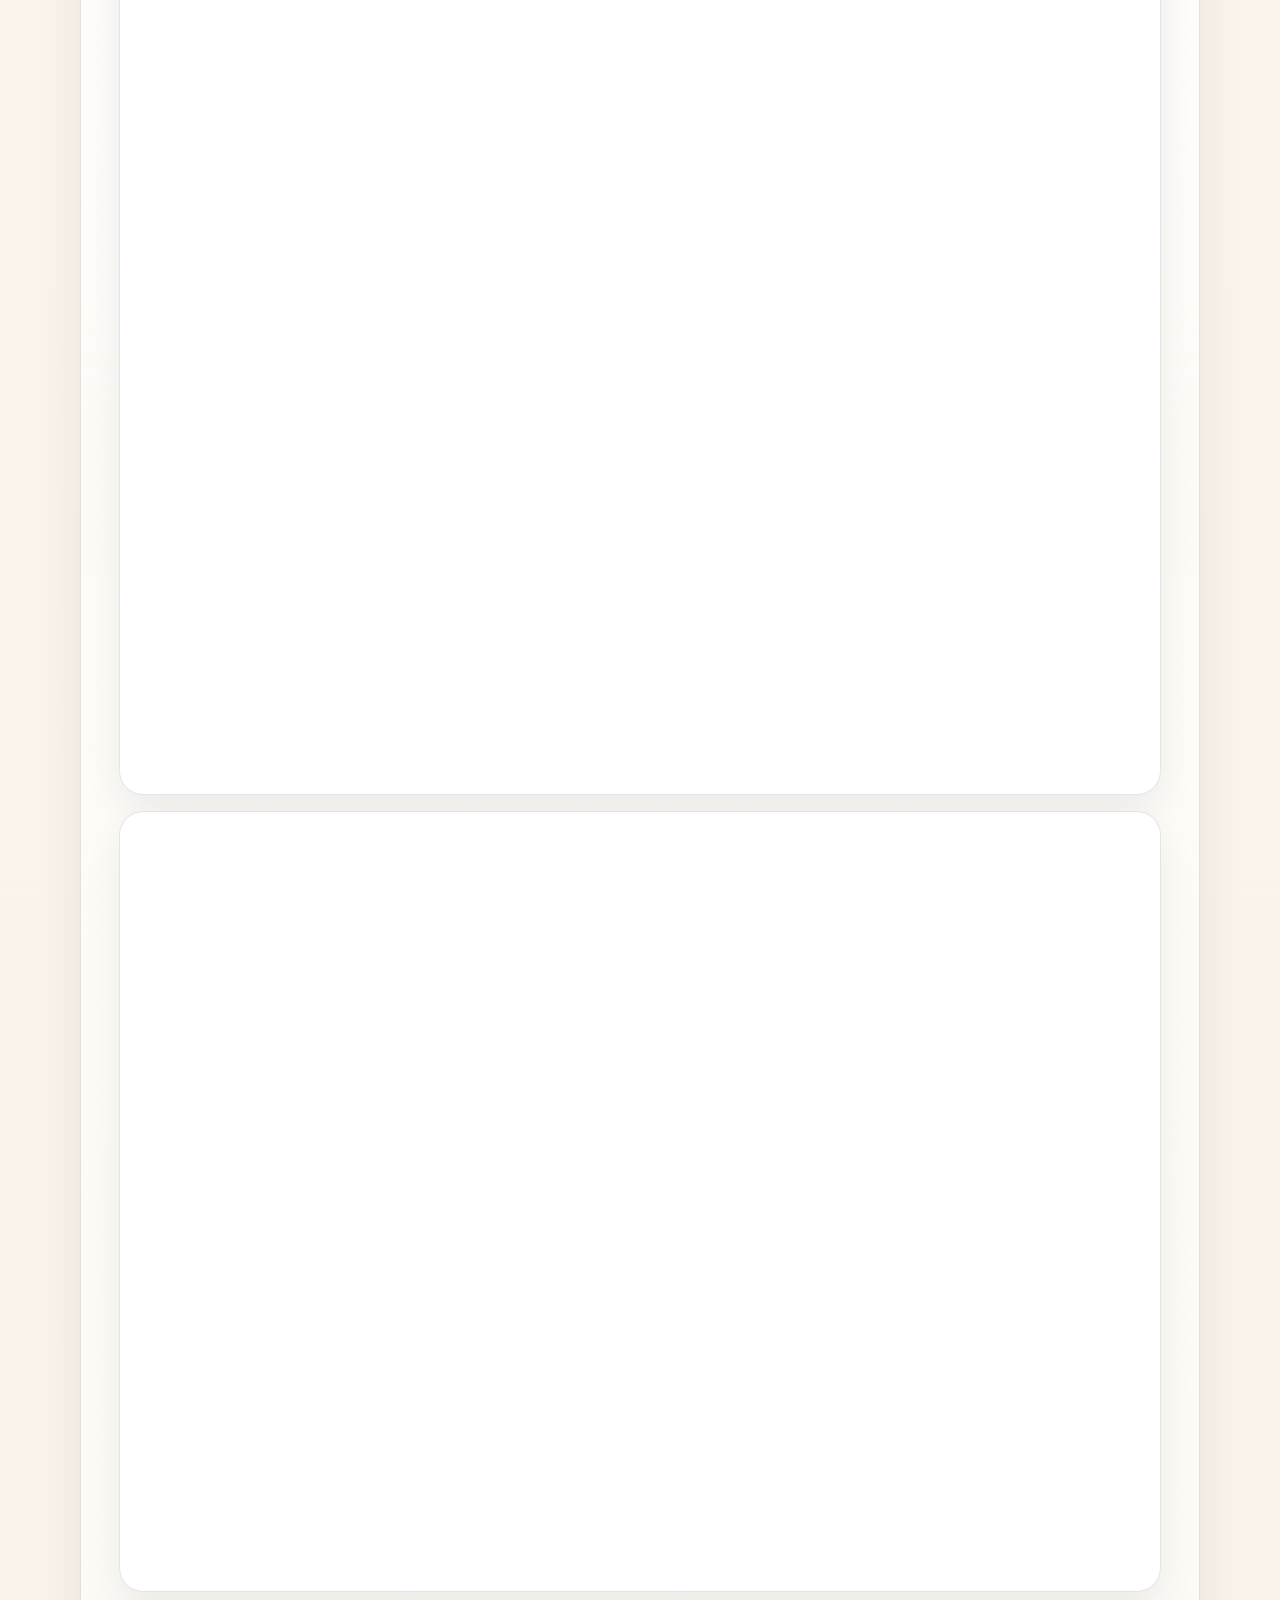
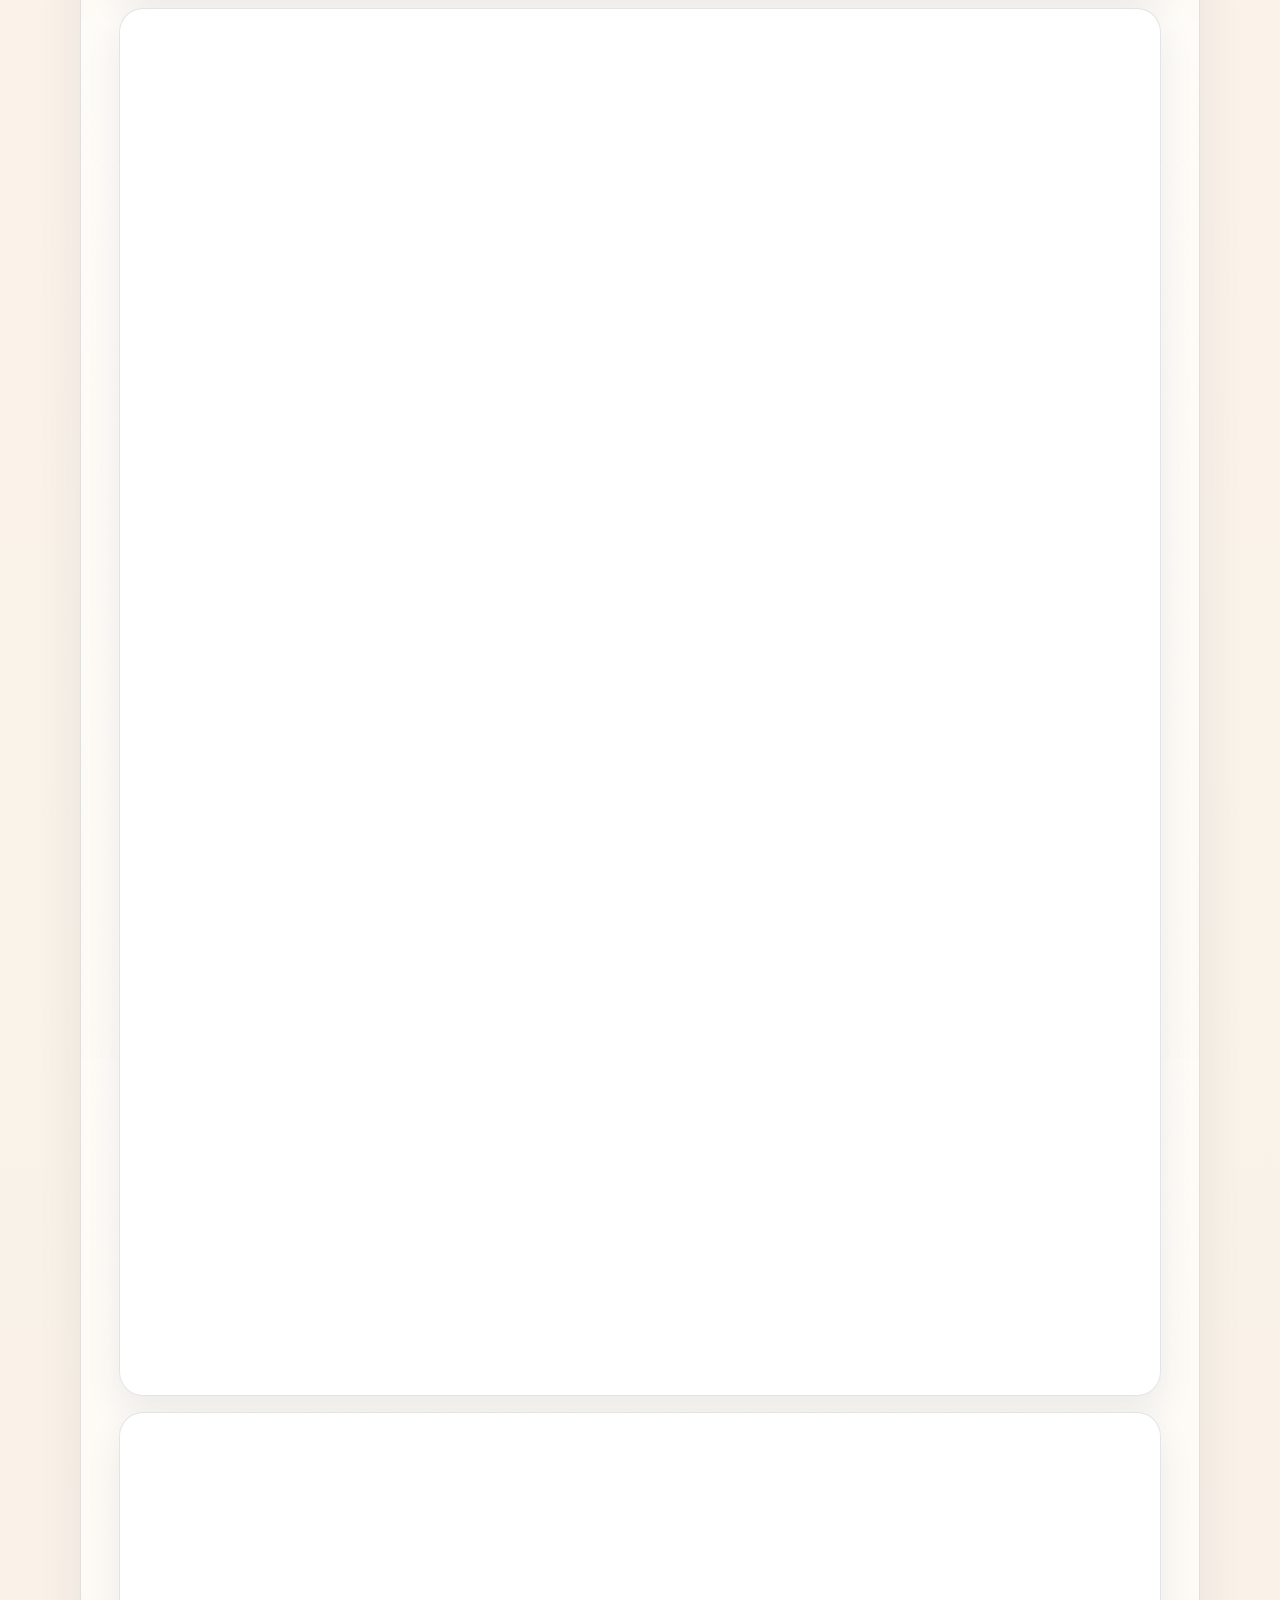
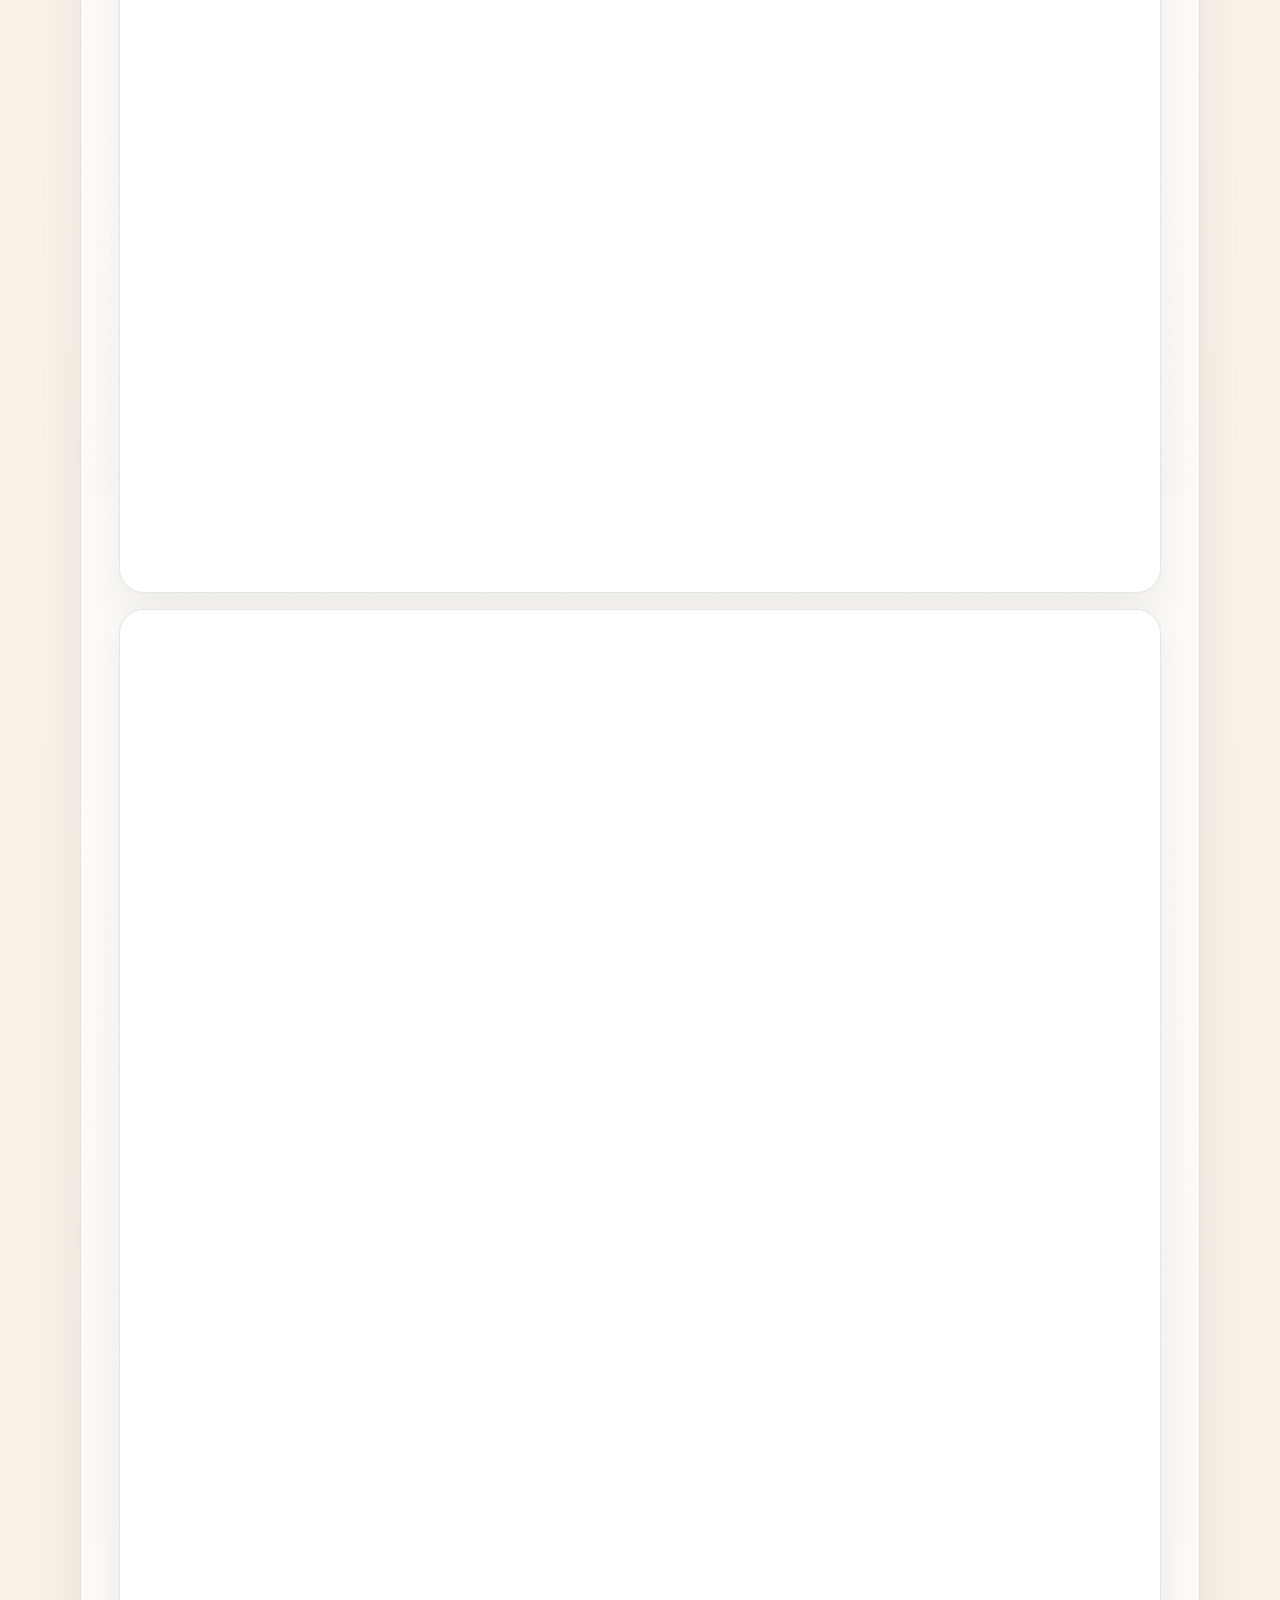
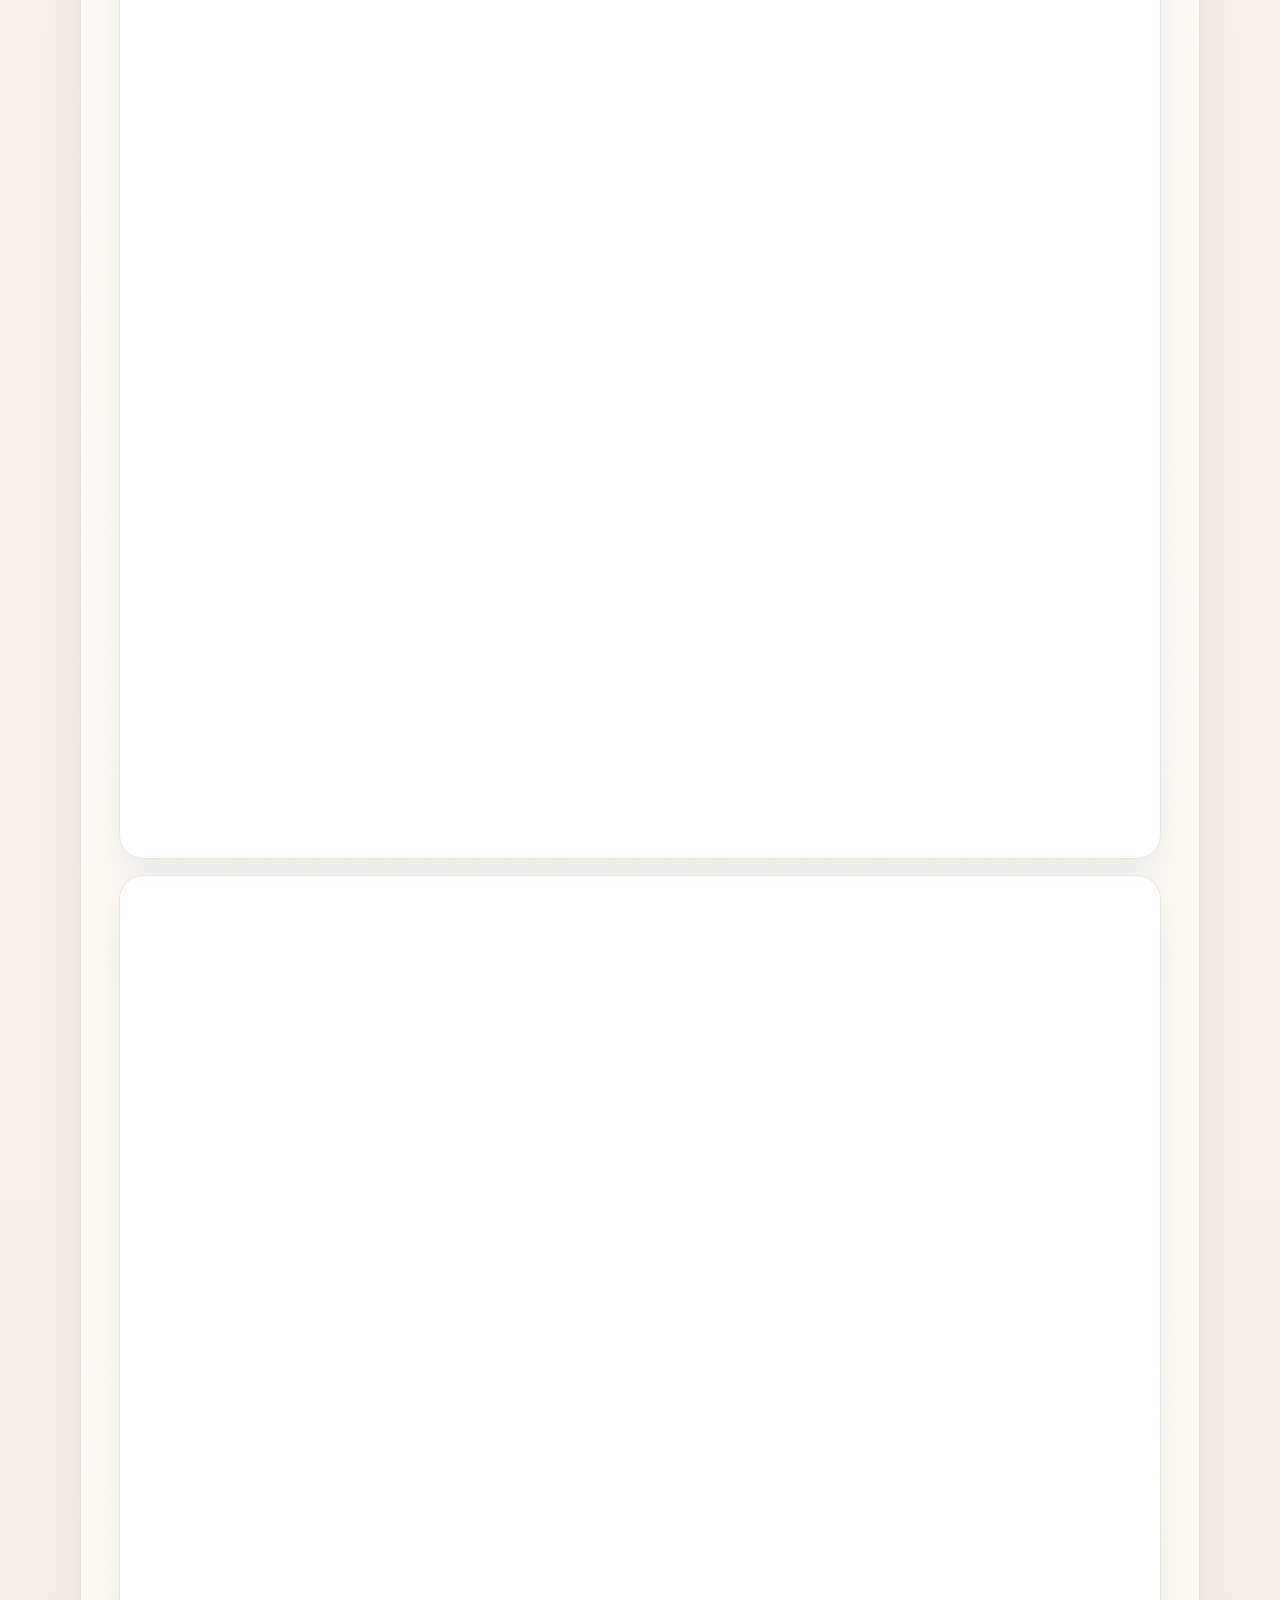
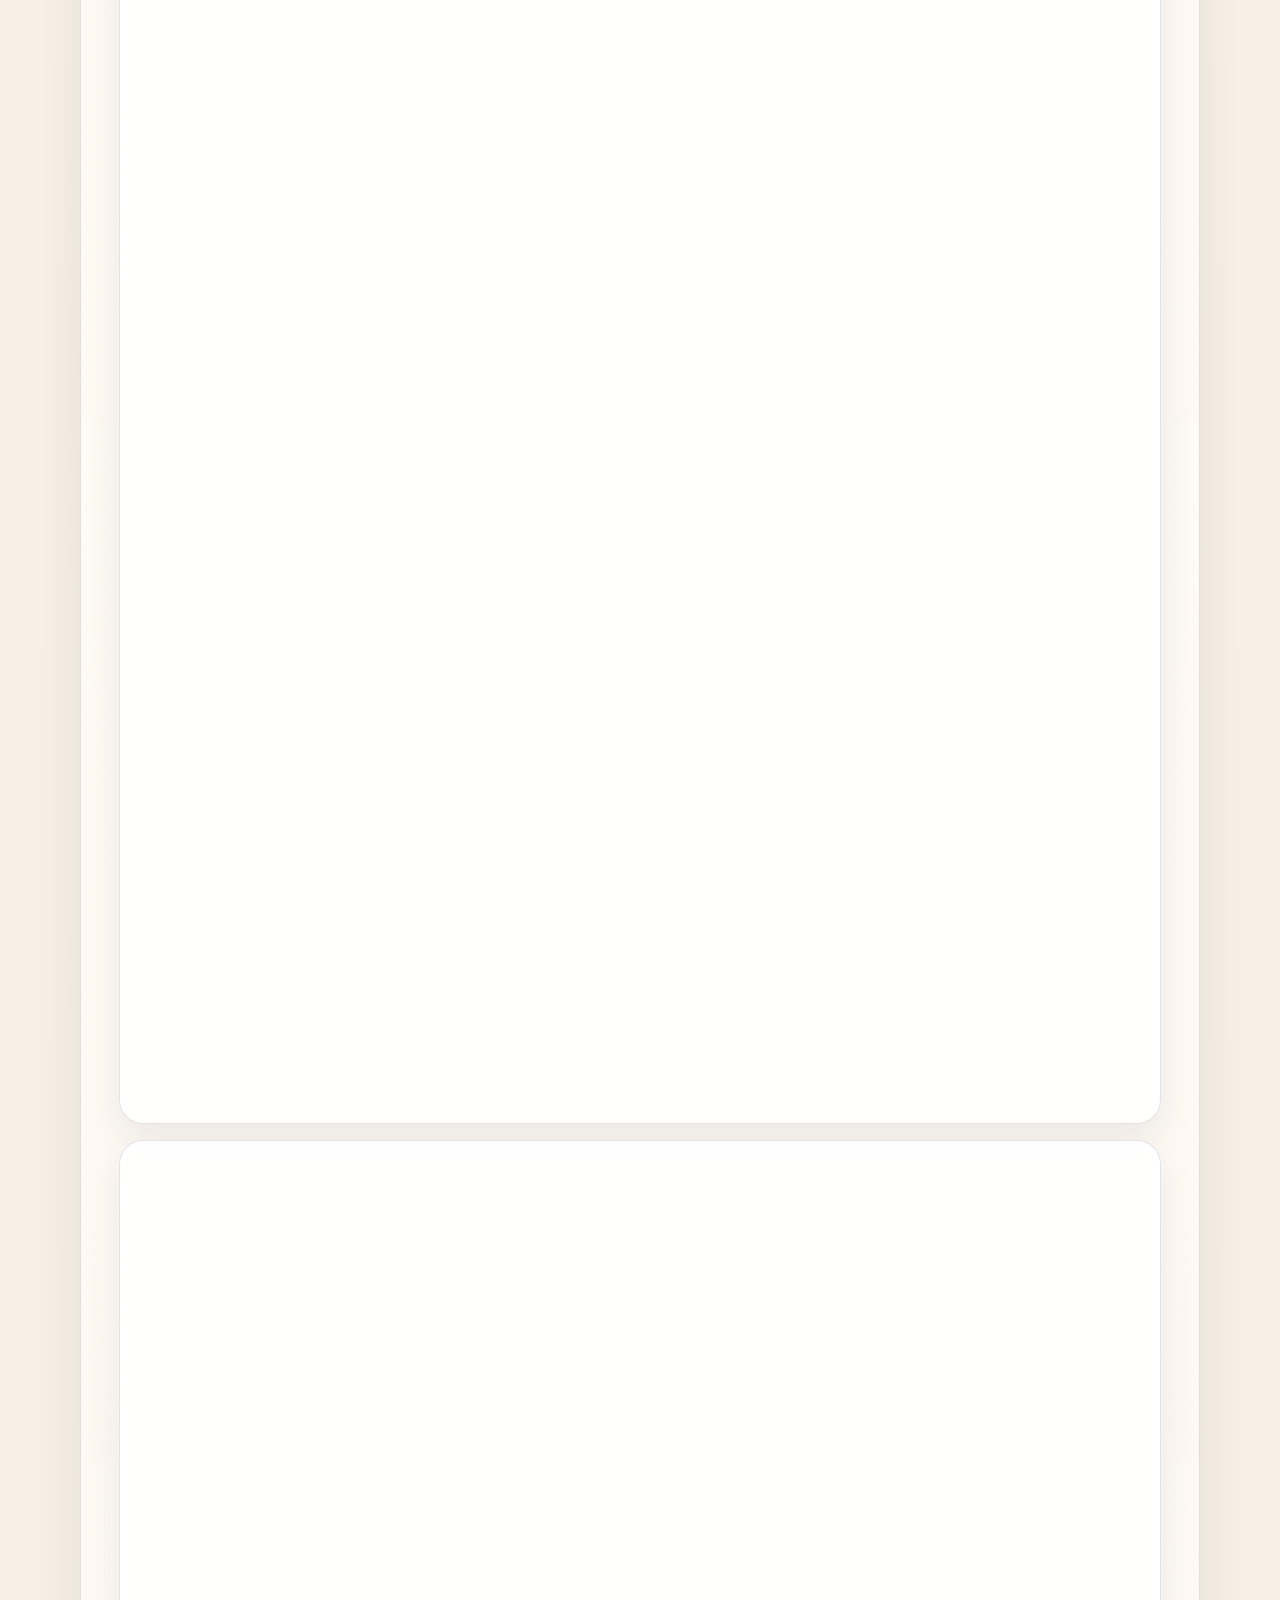
==== commit 5b48532c: "Move factory front image into factory section" ====
--- a/index.html
+++ b/index.html
@@ -264,8 +264,12 @@
             <p class="section-note">Điều khách hàng thường hỏi nhiều nhất là xưởng phản hồi có nhanh không, làm theo mẫu có sát không và giao hàng có đúng hẹn không. Đó cũng là ba điểm xưởng theo sát mỗi ngày.</p>
           </div>
           <div class="factory-grid">
-            <div class="factory-copy">
+            <div class="factory-copy factory-copy-wide">
               <p>Xưởng xử lý thường xuyên các đơn hàng bọc ghế sofa, nệm ngồi ô tô và nhiều chi tiết bọc nệm khác. Vật liệu, bán thành phẩm và thành phẩm được tách theo từng công đoạn để việc theo dõi đường may và bề mặt dễ hơn.</p>
+              <figure class="photo-card">
+                <img src="assets/images/factory-front.webp" alt="Mặt tiền xưởng gia công may tại TP. Hồ Chí Minh" width="4032" height="3024" loading="lazy" decoding="async">
+                <figcaption>Mặt tiền xưởng, thuận tiện cho việc giao nhận và triển khai đơn hàng.</figcaption>
+              </figure>
               <p>Xưởng đặt tại Phường Thới Hòa, Thành phố Hồ Chí Minh, thuận tiện làm việc với khách hàng khu vực phía Nam, đồng thời vẫn nhận đơn từ các tỉnh thành khác khi cần đối tác may gia công ổn định.</p>
               <div class="grid-3">
                 <article class="advantage-card">
@@ -281,12 +285,6 @@
                   <p>Theo dõi các công đoạn may và kiểm tra để hạn chế lỗi nhìn thấy trên bề mặt thành phẩm.</p>
                 </article>
               </div>
-            </div>
-            <div class="photo-strip">
-              <figure class="photo-card">
-                <img src="assets/images/factory-front.webp" alt="Mặt tiền xưởng gia công may tại TP. Hồ Chí Minh" width="1828" height="1246" loading="lazy" decoding="async">
-                <figcaption>Mặt tiền xưởng, thuận tiện cho việc giao nhận và triển khai đơn hàng.</figcaption>
-              </figure>
             </div>
           </div>
           <div class="section-subgroup" id="gallery">
--- a/assets/css/site.css
+++ b/assets/css/site.css
@@ -574,6 +574,10 @@
   gap: 1rem;
 }
 
+.factory-copy-wide {
+  grid-column: 1 / -1;
+}
+
 .photo-strip {
   display: grid;
   gap: 1rem;
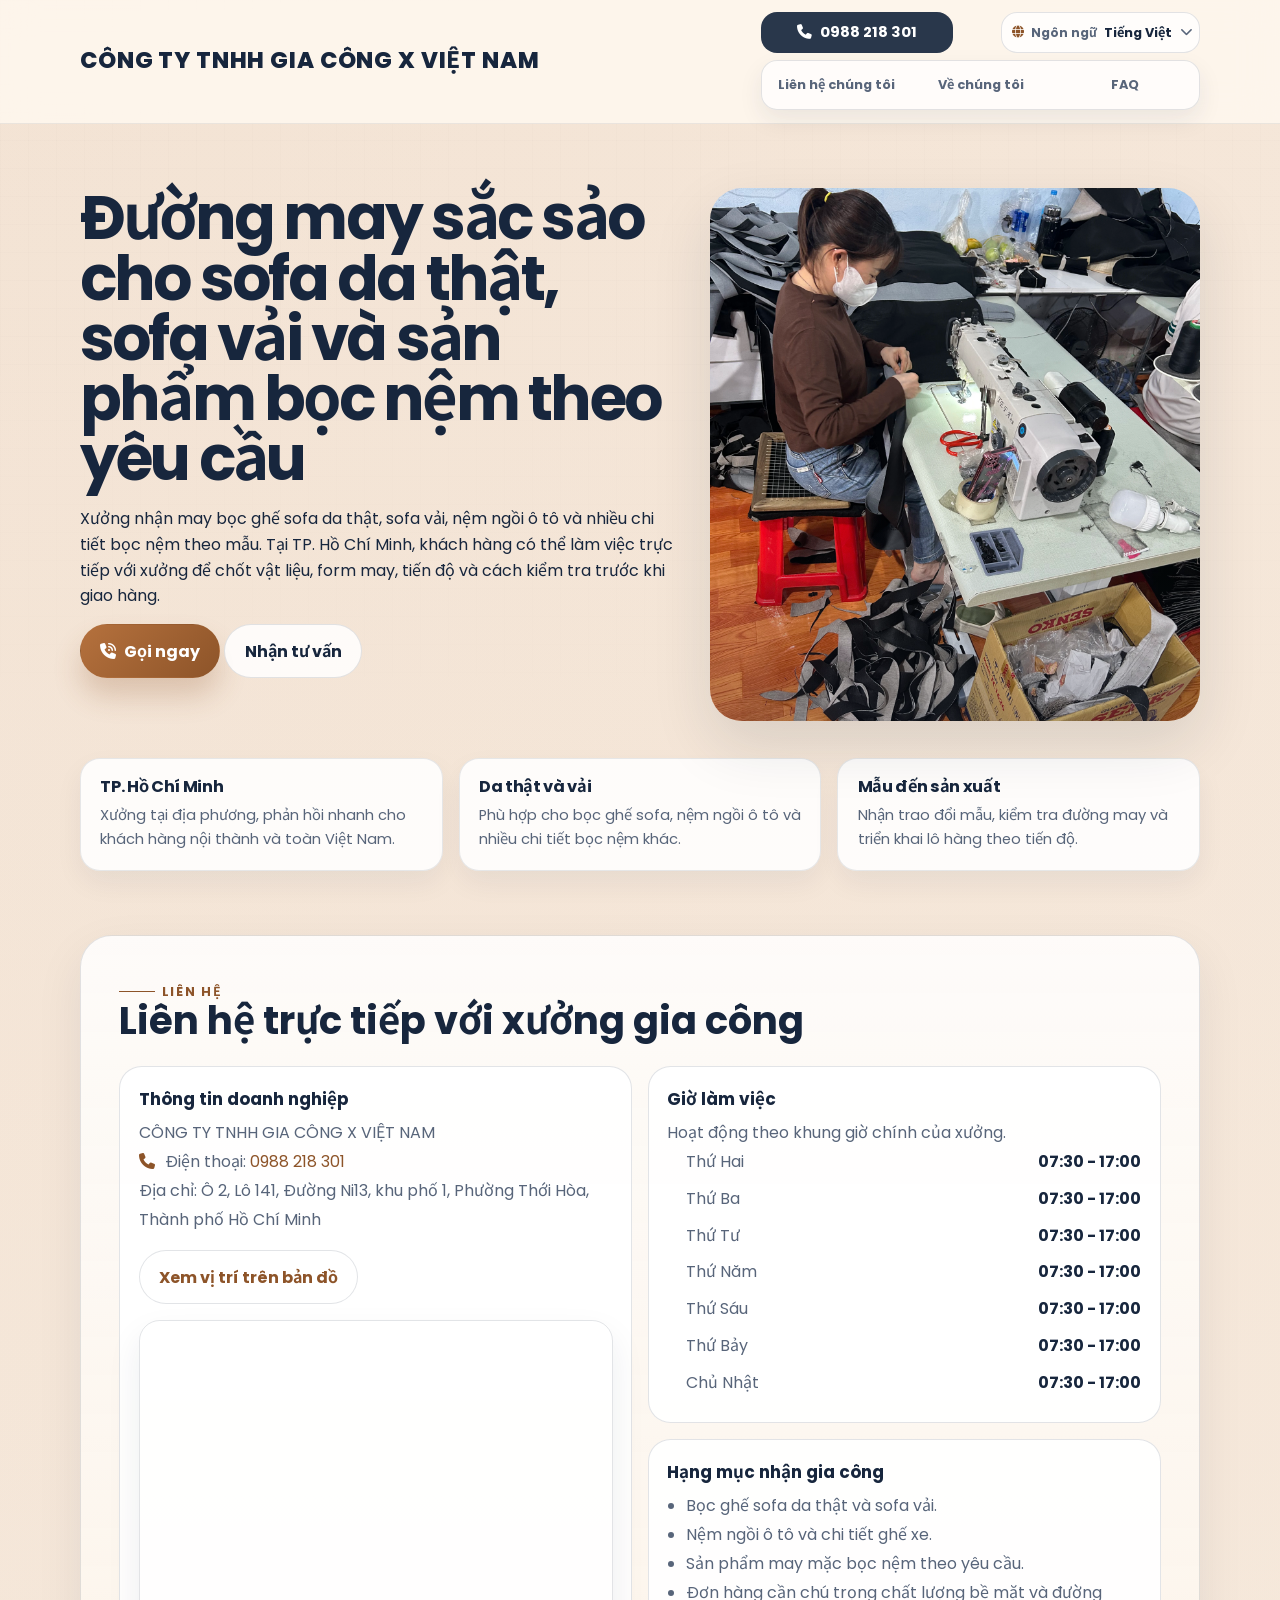
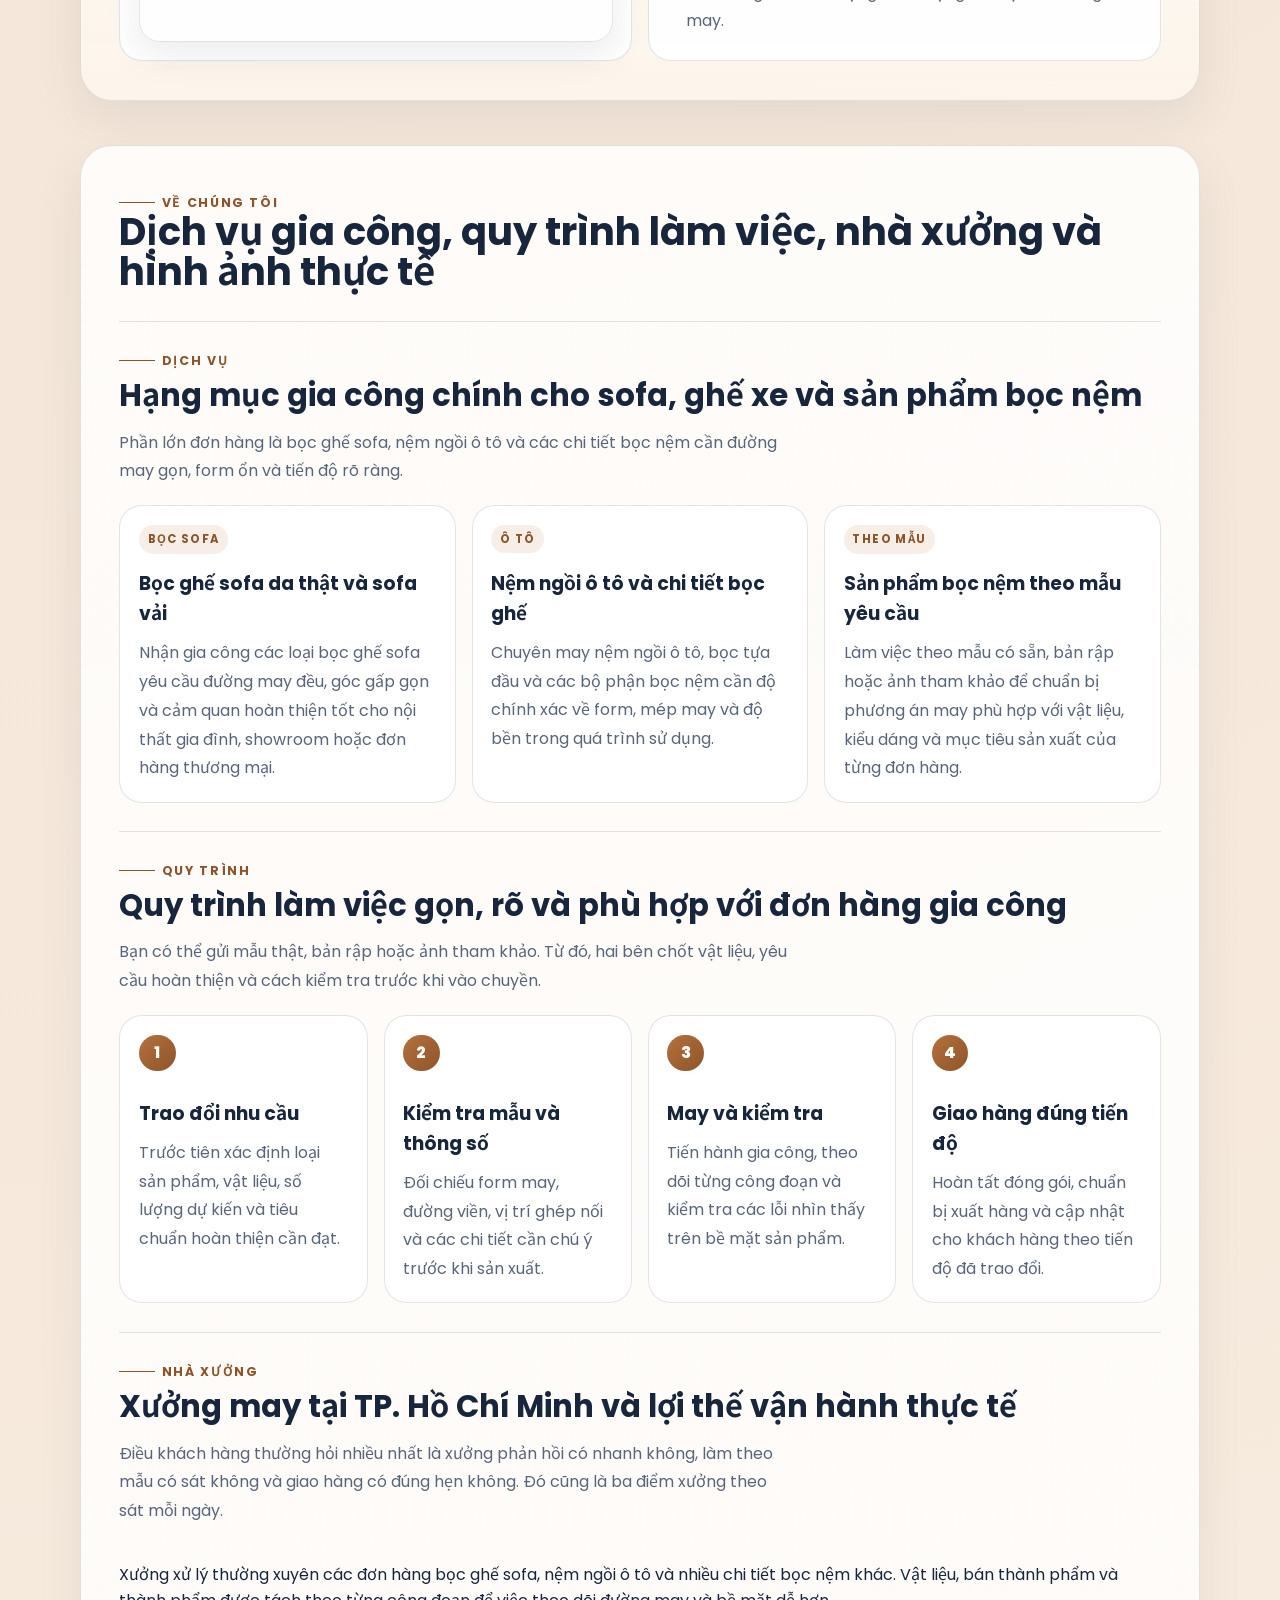
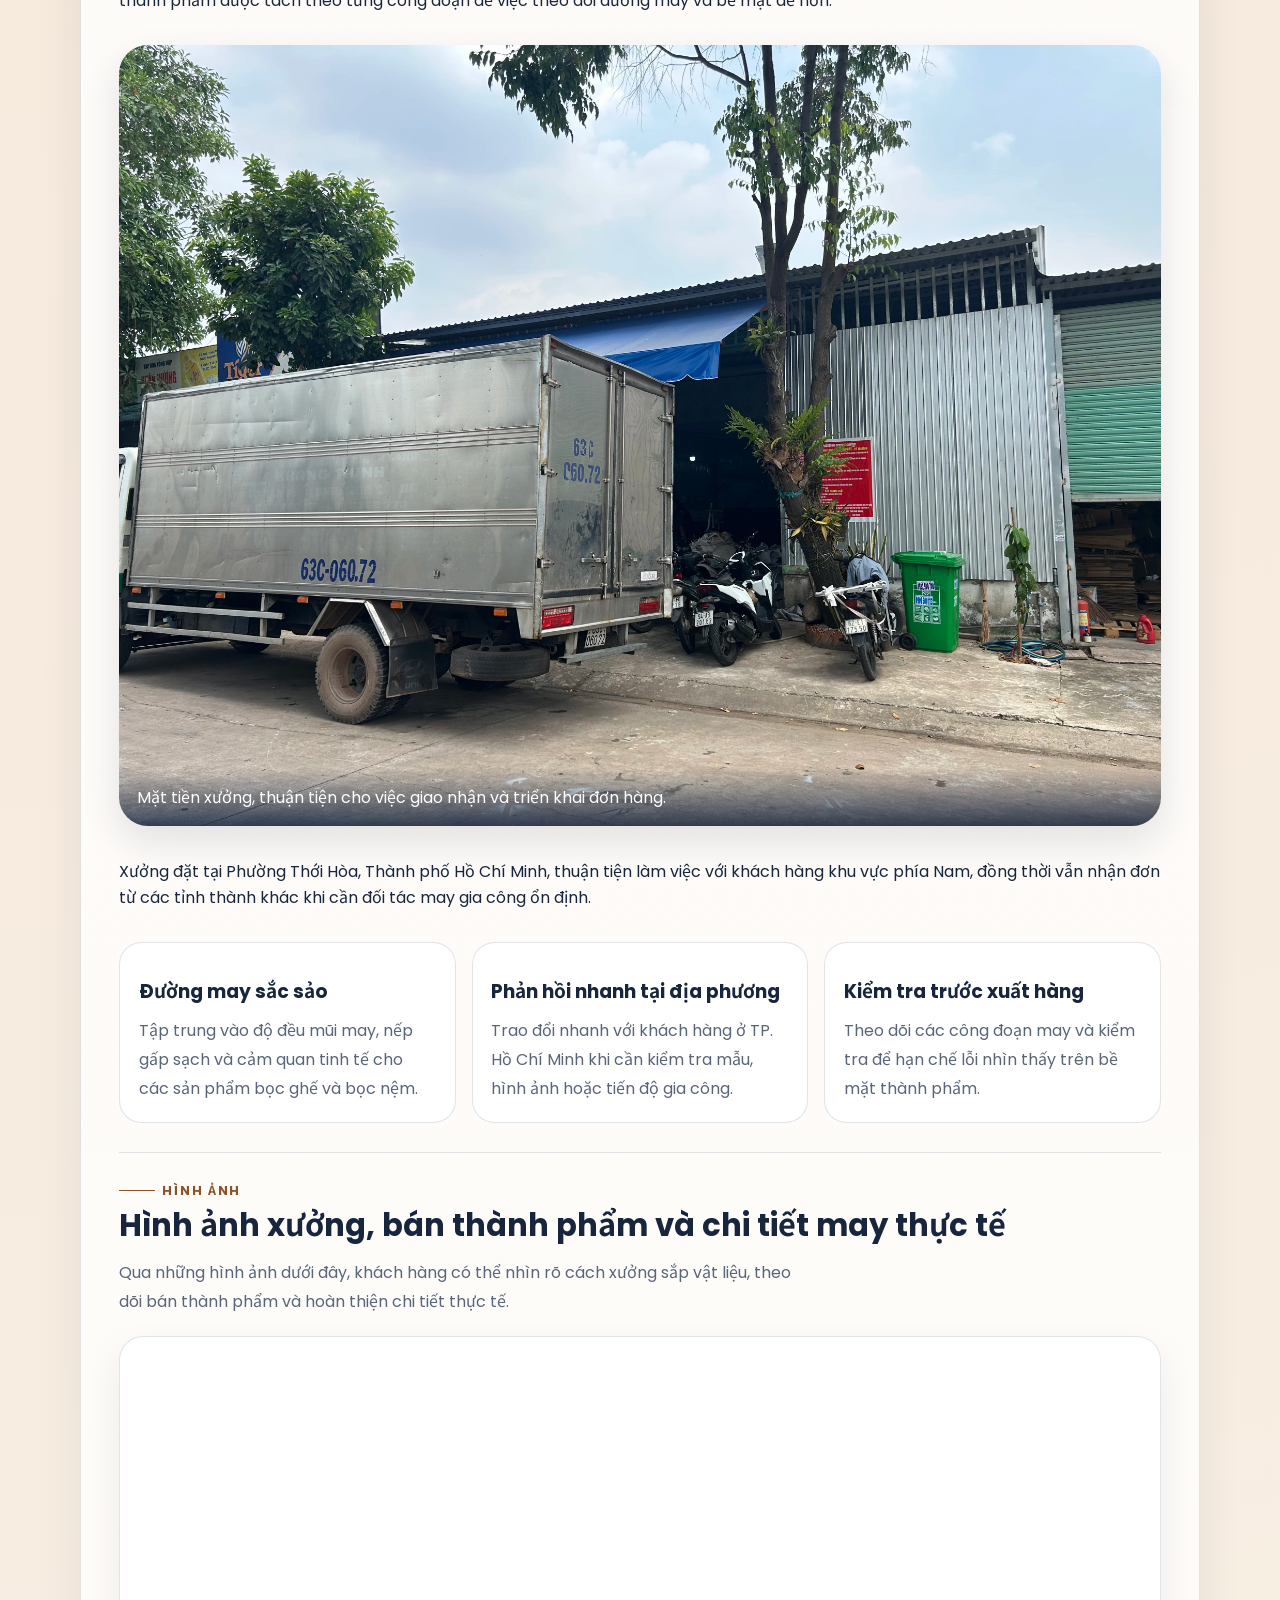
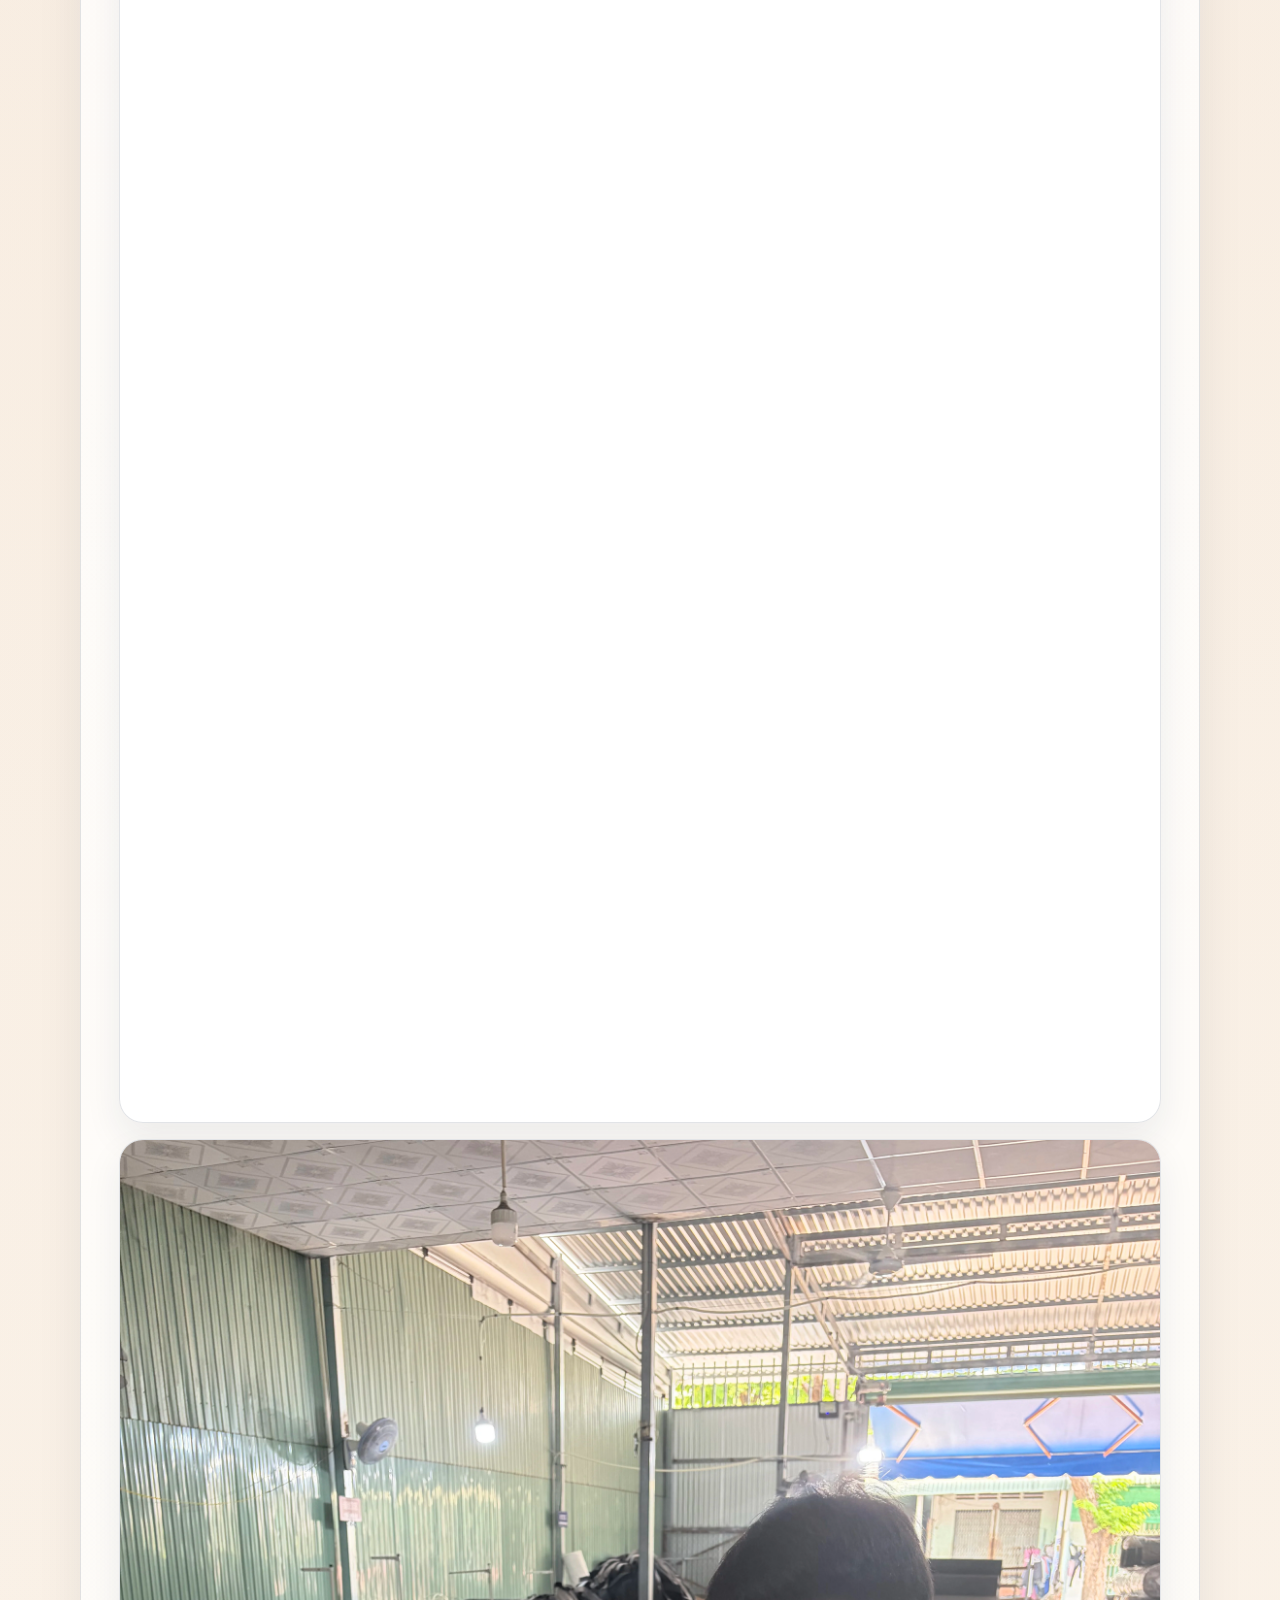
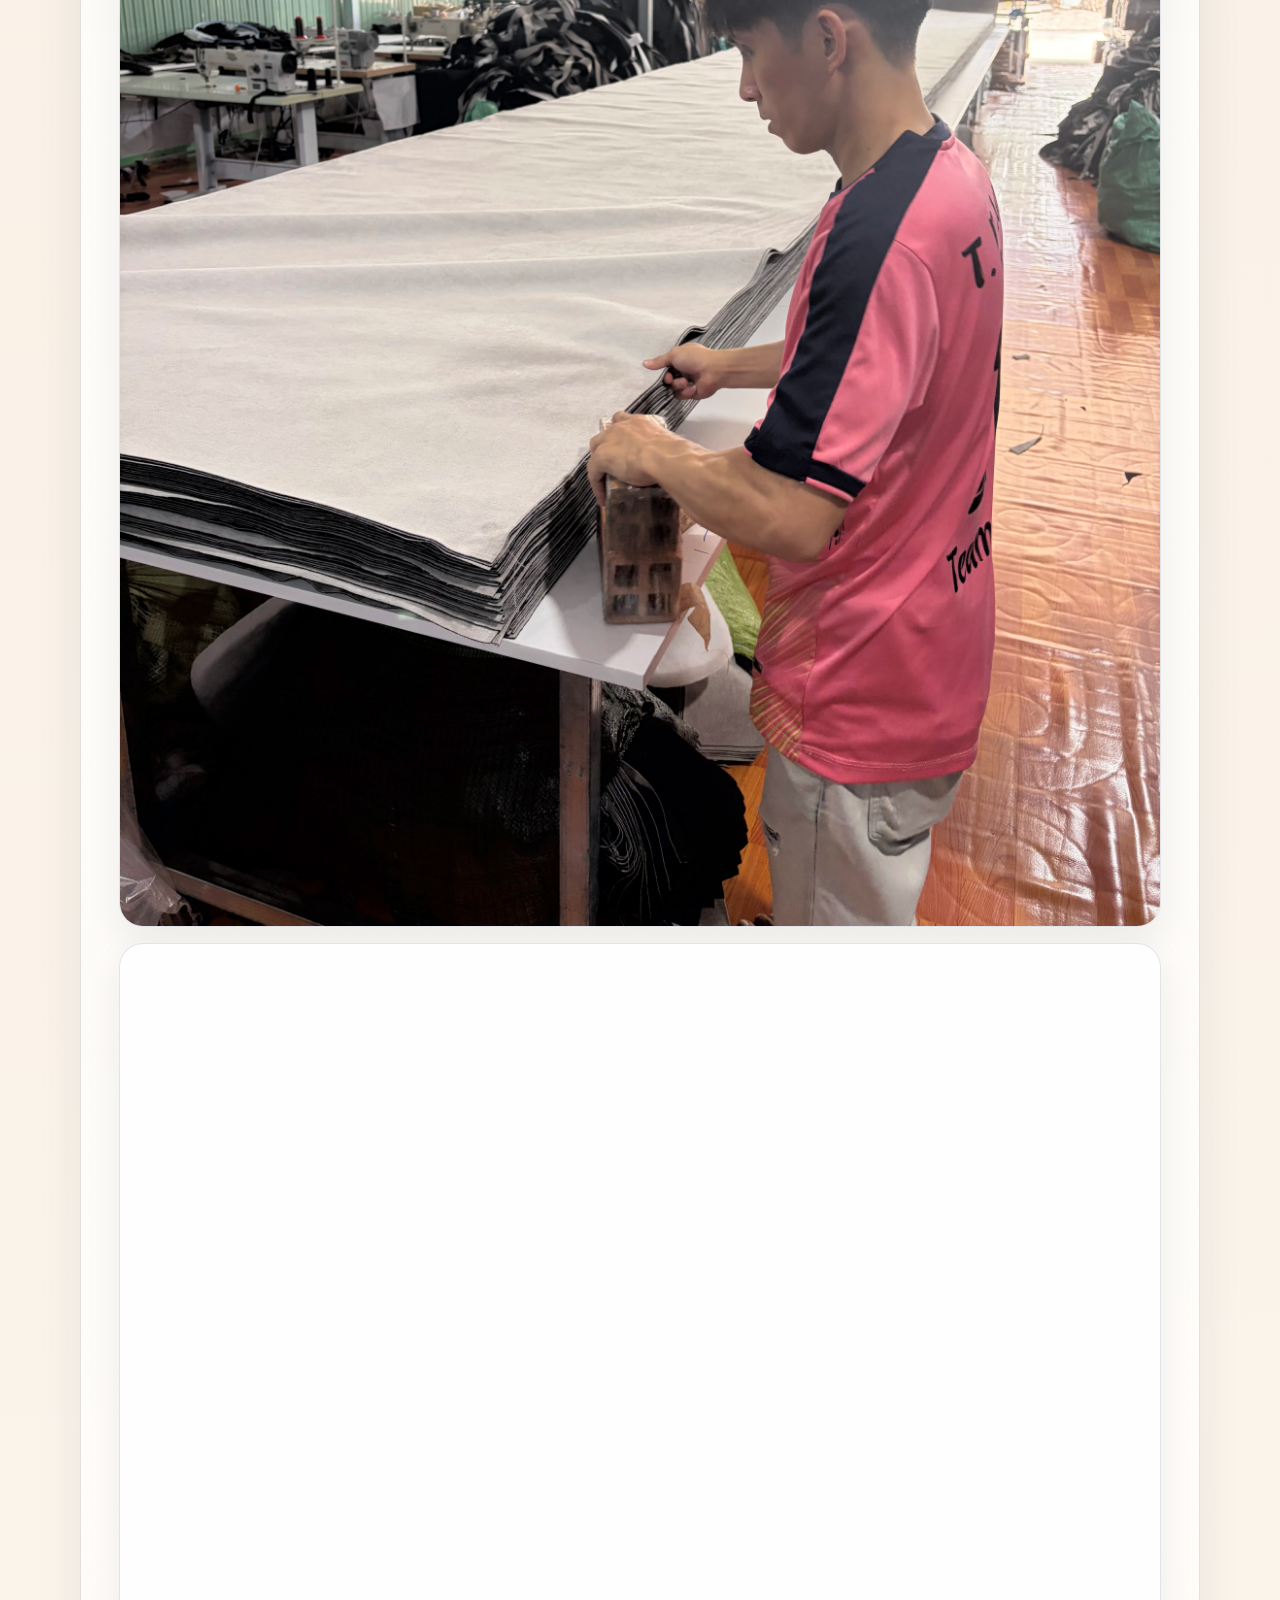
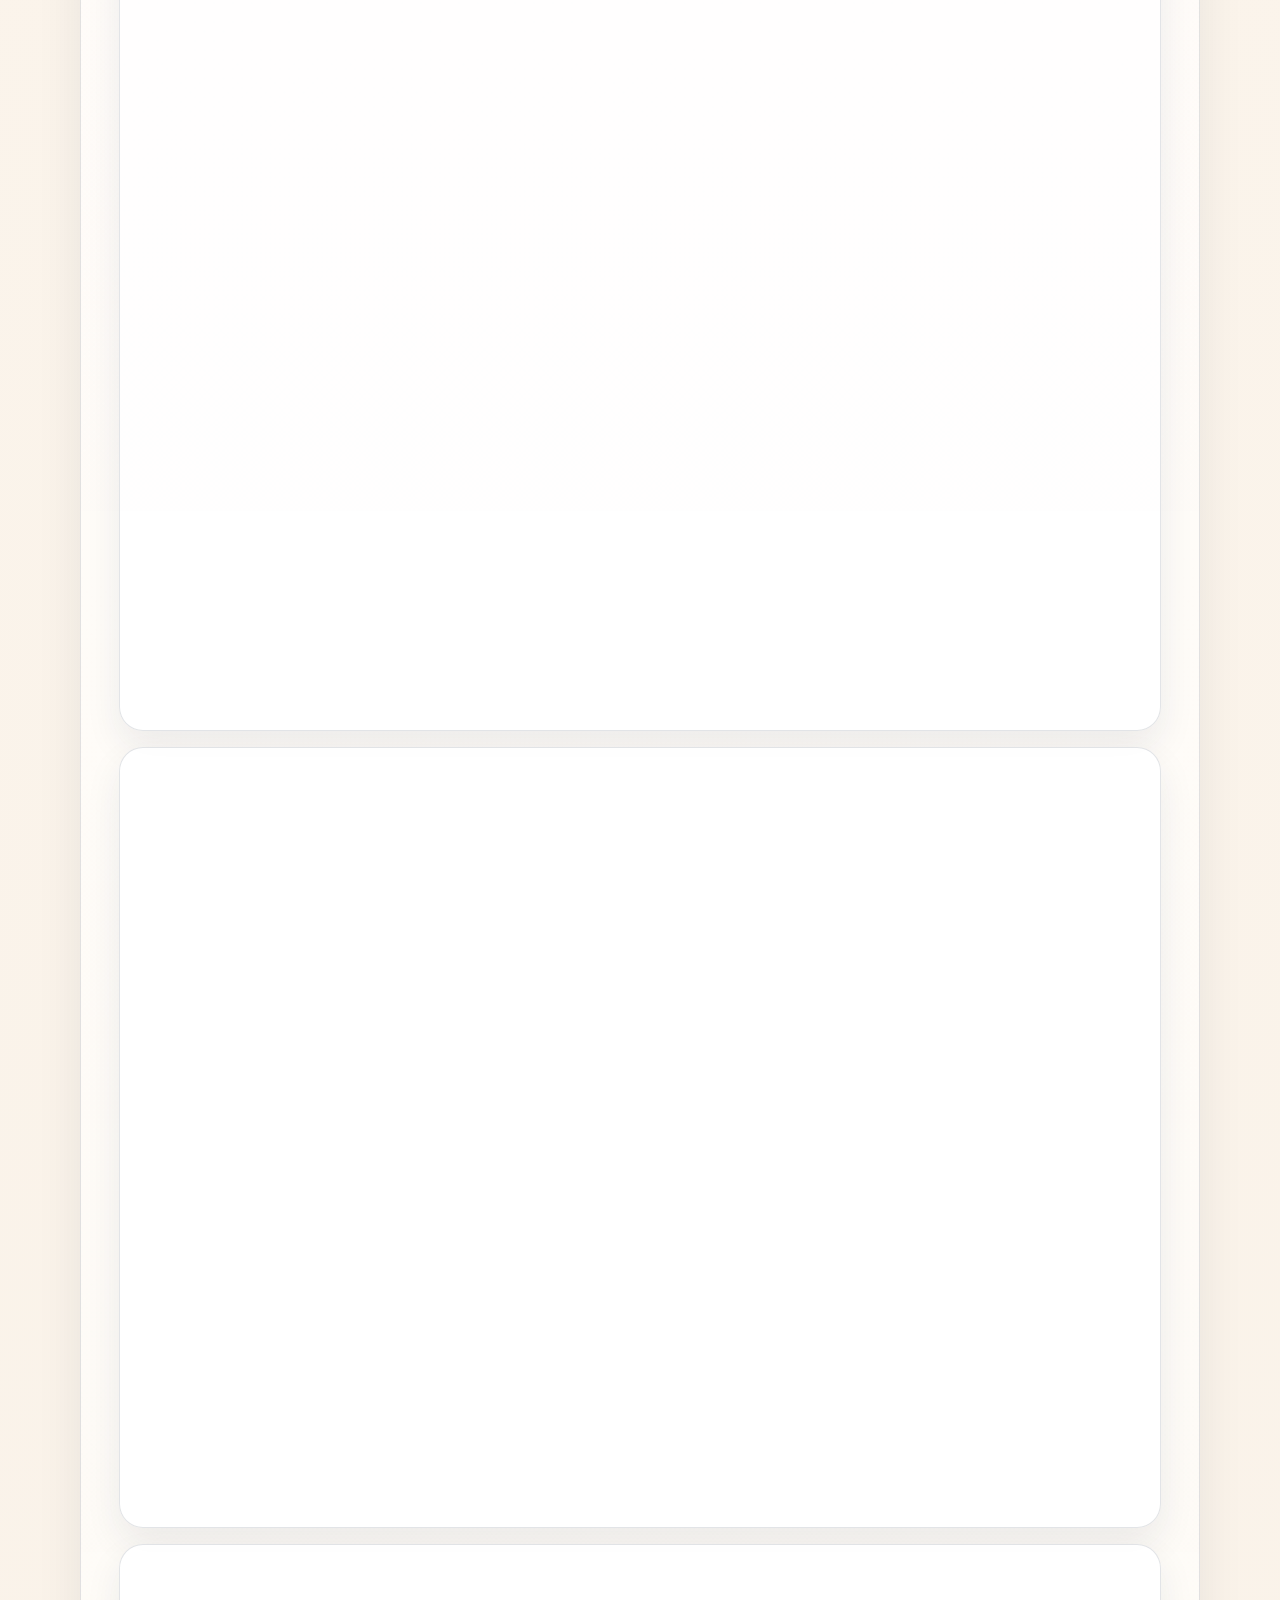
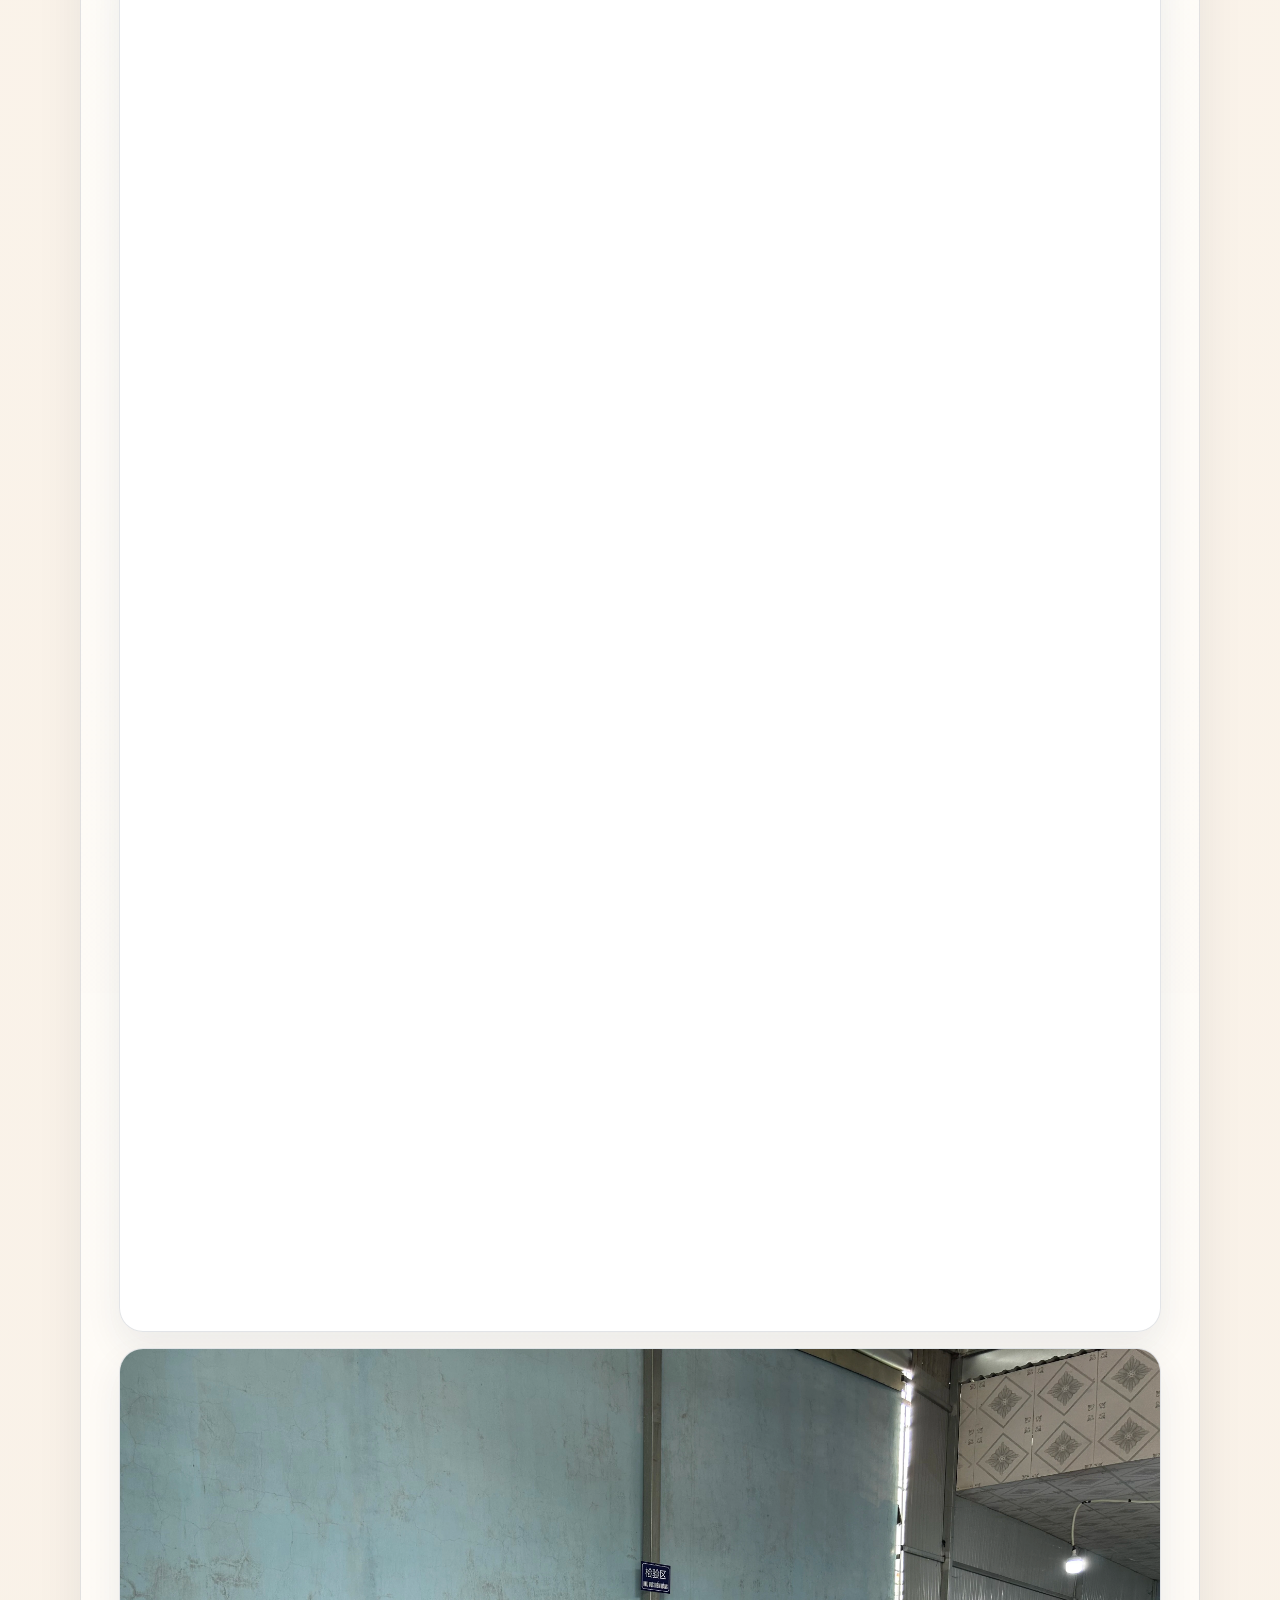
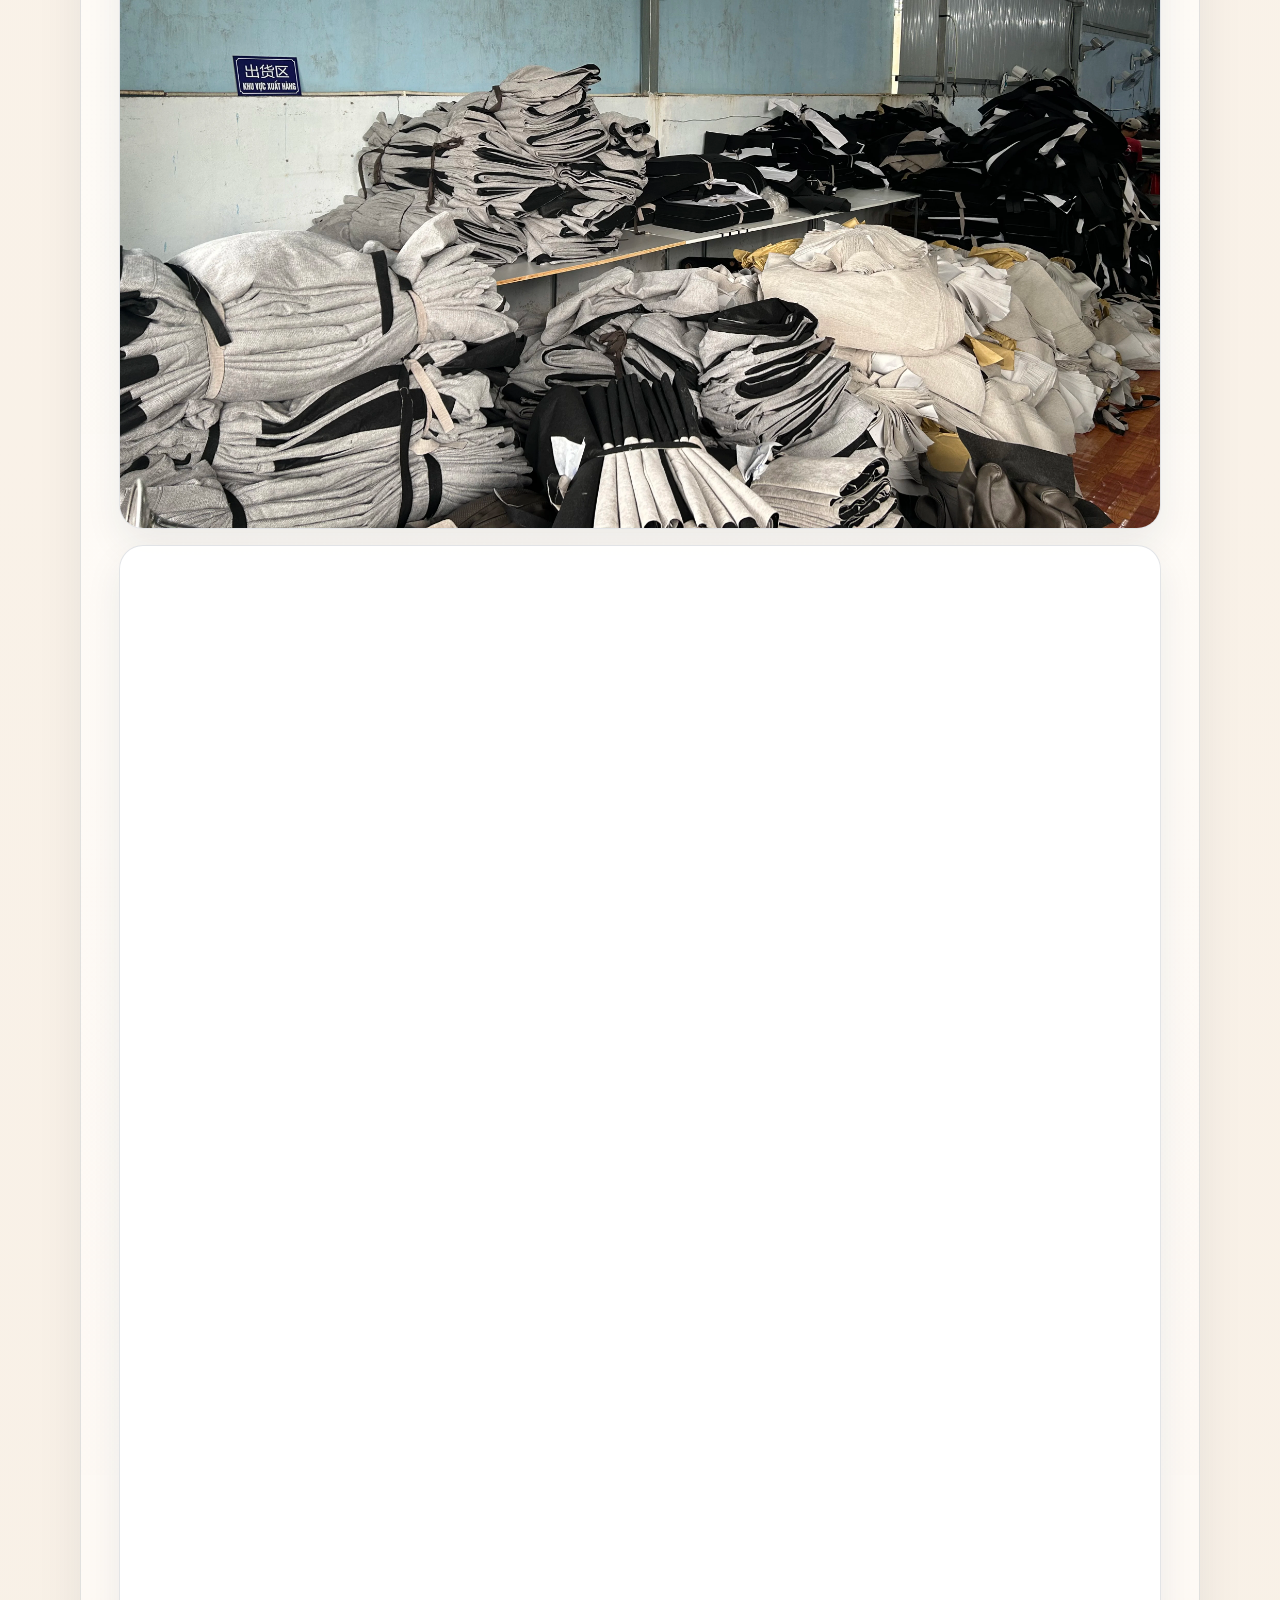
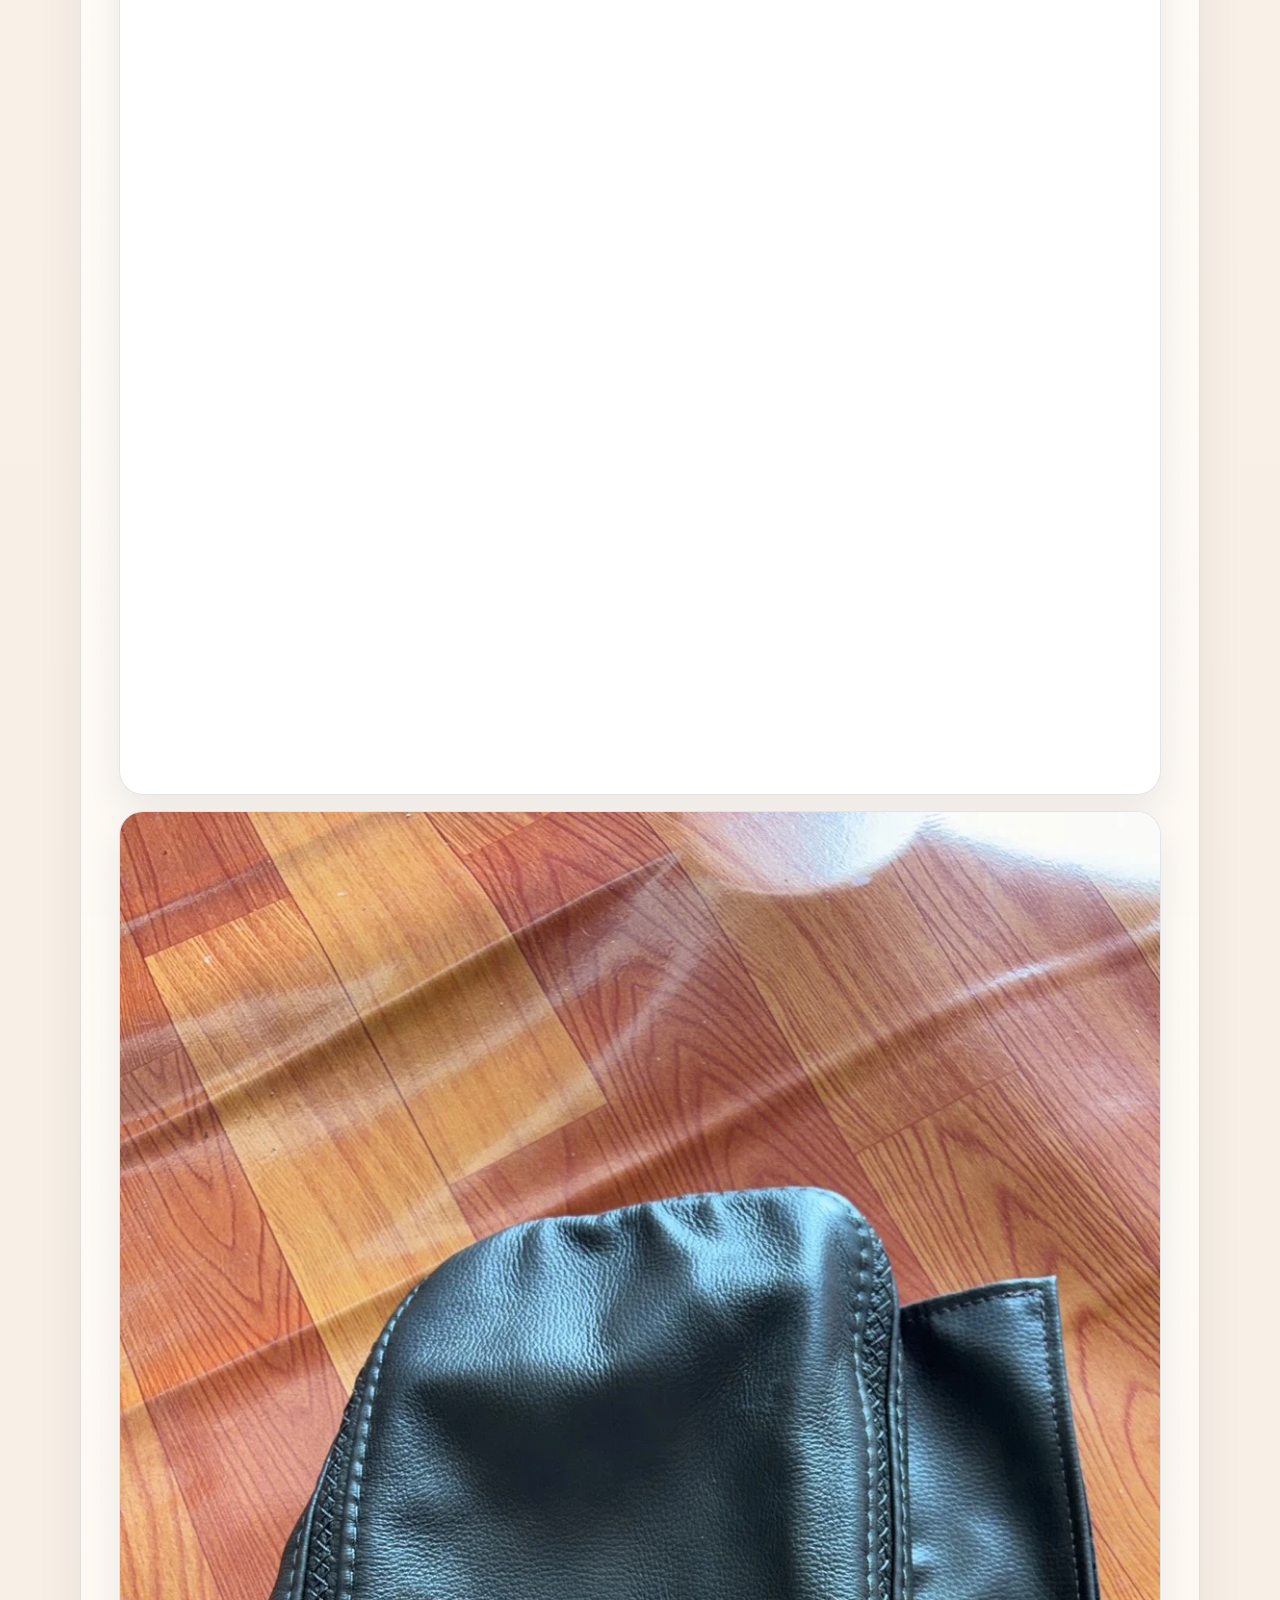
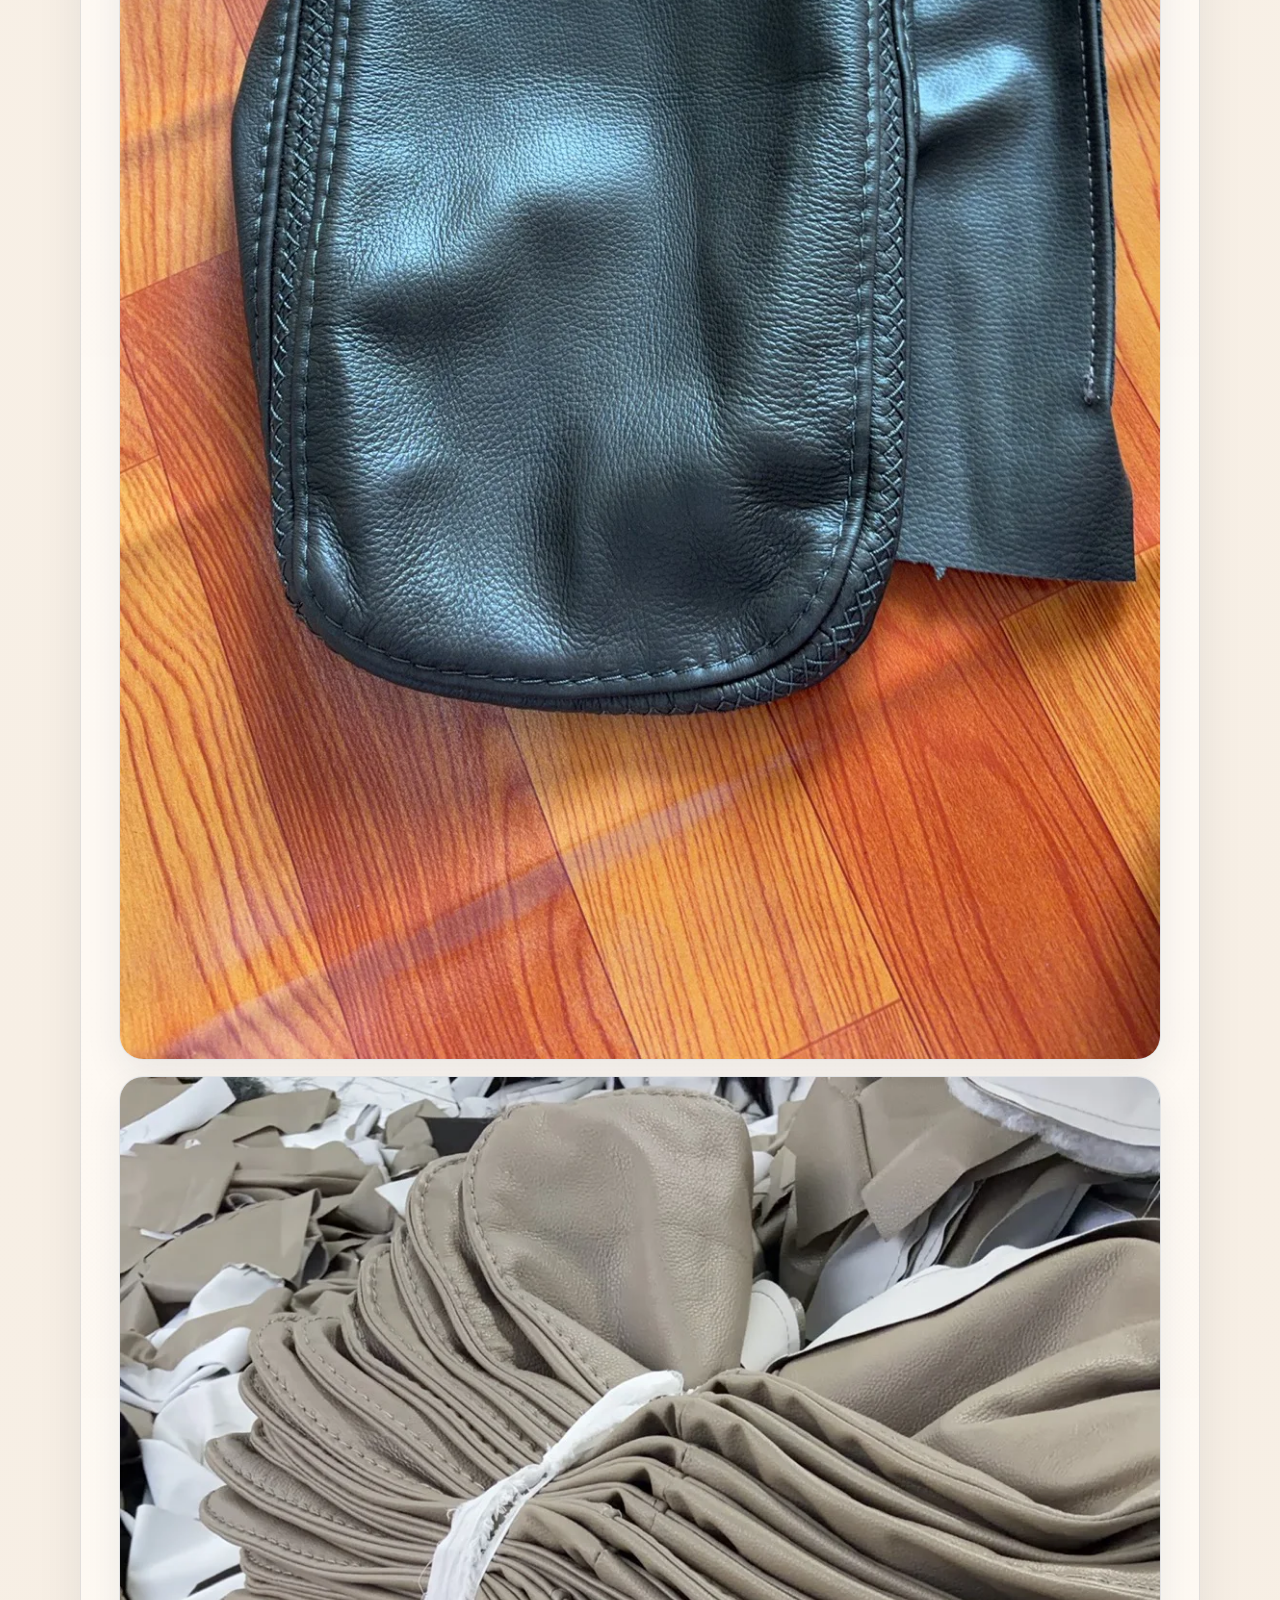
==== commit 9854314b: "Normalize canonical and hreflang URLs" ====
--- a/index.html
+++ b/index.html
@@ -8,13 +8,13 @@
   <meta name="keywords" content="gia công may sofa TP.HCM, bọc ghế sofa da thật, bọc ghế sofa vải, nệm ngồi ô tô, xưởng may gia công Việt Nam, upholstery sewing Vietnam">
   <meta name="robots" content="index,follow,max-image-preview:large">
   <meta name="theme-color" content="#17263d">
-  <link rel="canonical" href="index.html">
-  <link rel="alternate" hreflang="vi" href="index.html">
-  <link rel="alternate" hreflang="en" href="en/index.html">
-  <link rel="alternate" hreflang="zh" href="zh/index.html">
-  <link rel="alternate" hreflang="ja" href="ja/index.html">
-  <link rel="alternate" hreflang="ko" href="ko/index.html">
-  <link rel="alternate" hreflang="x-default" href="index.html">
+  <link rel="canonical" href="https://www.giacongx.com/">
+  <link rel="alternate" hreflang="vi" href="https://www.giacongx.com/">
+  <link rel="alternate" hreflang="en" href="https://www.giacongx.com/en/">
+  <link rel="alternate" hreflang="zh" href="https://www.giacongx.com/zh/">
+  <link rel="alternate" hreflang="ja" href="https://www.giacongx.com/ja/">
+  <link rel="alternate" hreflang="ko" href="https://www.giacongx.com/ko/">
+  <link rel="alternate" hreflang="x-default" href="https://www.giacongx.com/">
   <meta property="og:type" content="website">
   <meta property="og:site_name" content="Vietnam X Processing Company Limited">
   <meta property="og:title" content="Xưởng gia công may sofa da, sofa vải và nệm ngồi ô tô tại TP. Hồ Chí Minh">
--- a/assets/css/site.css
+++ b/assets/css/site.css
@@ -418,11 +418,45 @@
   max-width: none;
 }
 
+.hero-stats {
+  grid-column: 1 / -1;
+  display: grid;
+  grid-template-columns: repeat(3, minmax(0, 1fr));
+  gap: 1rem;
+  margin-top: 0.35rem;
+}
+
+.stat {
+  min-height: 100%;
+  padding: 1.15rem 1.2rem;
+  border: 1px solid rgba(23, 38, 61, 0.1);
+  border-radius: 1.25rem;
+  background: rgba(255, 255, 255, 0.88);
+  box-shadow: 0 12px 28px rgba(23, 38, 61, 0.06);
+  transition: transform 0.2s ease, box-shadow 0.2s ease, border-color 0.2s ease;
+}
+
+.stat strong {
+  display: block;
+  font-family: var(--font-display);
+  font-size: 1.02rem;
+  line-height: 1.15;
+  letter-spacing: -0.02em;
+}
+
 .stat span {
   display: block;
-  margin-top: 0.3rem;
-  font-size: 0.9rem;
-  color: var(--muted);
+  margin-top: 0.5rem;
+  font-size: 0.92rem;
+  line-height: 1.6;
+  color: var(--muted);
+}
+
+.stat:hover,
+.stat:focus-within {
+  transform: translateY(-2px);
+  border-color: rgba(23, 38, 61, 0.16);
+  box-shadow: 0 16px 32px rgba(23, 38, 61, 0.08);
 }
 
 .hero-media {
@@ -847,6 +881,7 @@
 
   .hero-stats {
     grid-template-columns: 1fr;
+    gap: 0.85rem;
   }
 
   .gallery-item,
@@ -894,6 +929,18 @@
     max-width: none;
   }
 
+  .stat {
+    padding: 1.05rem 1rem 1rem;
+  }
+
+  .stat strong {
+    font-size: 1rem;
+  }
+
+  .stat span {
+    font-size: 0.9rem;
+  }
+
   .gallery-grid {
     grid-template-columns: 1fr;
   }
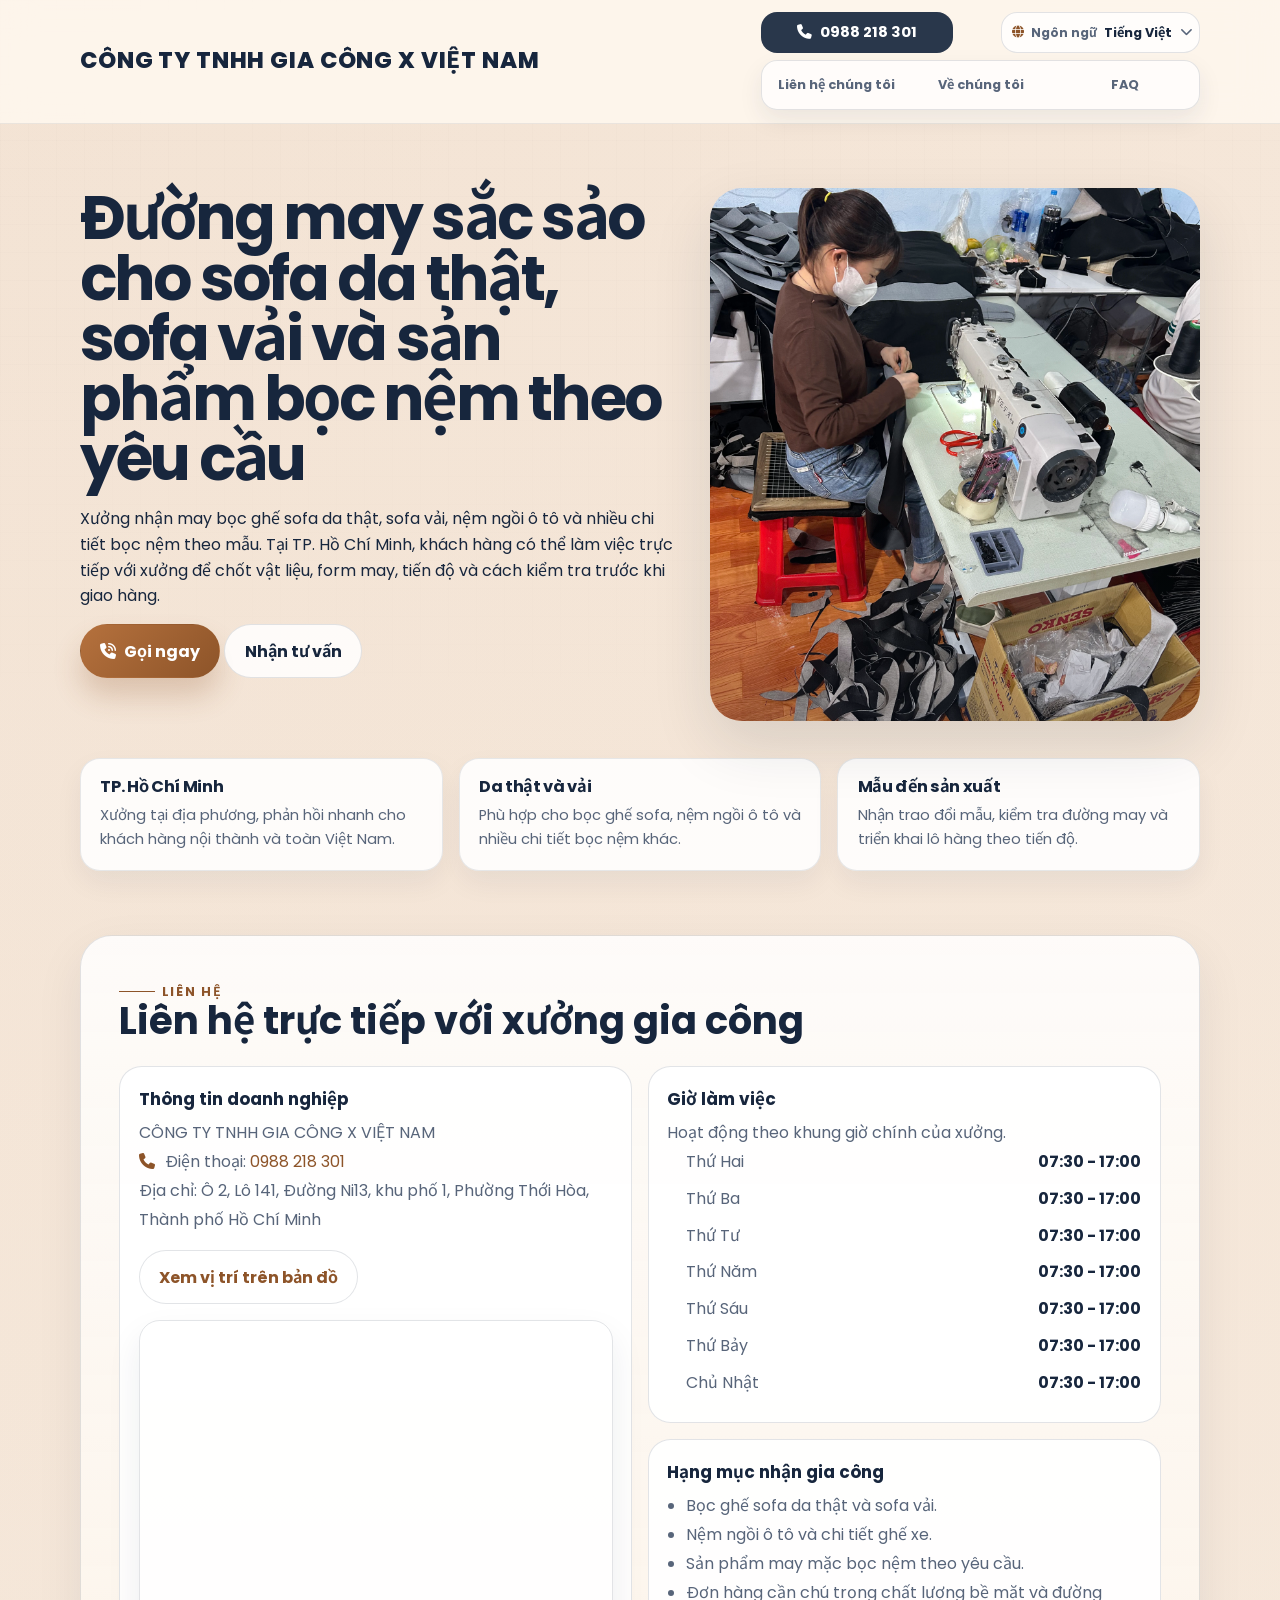
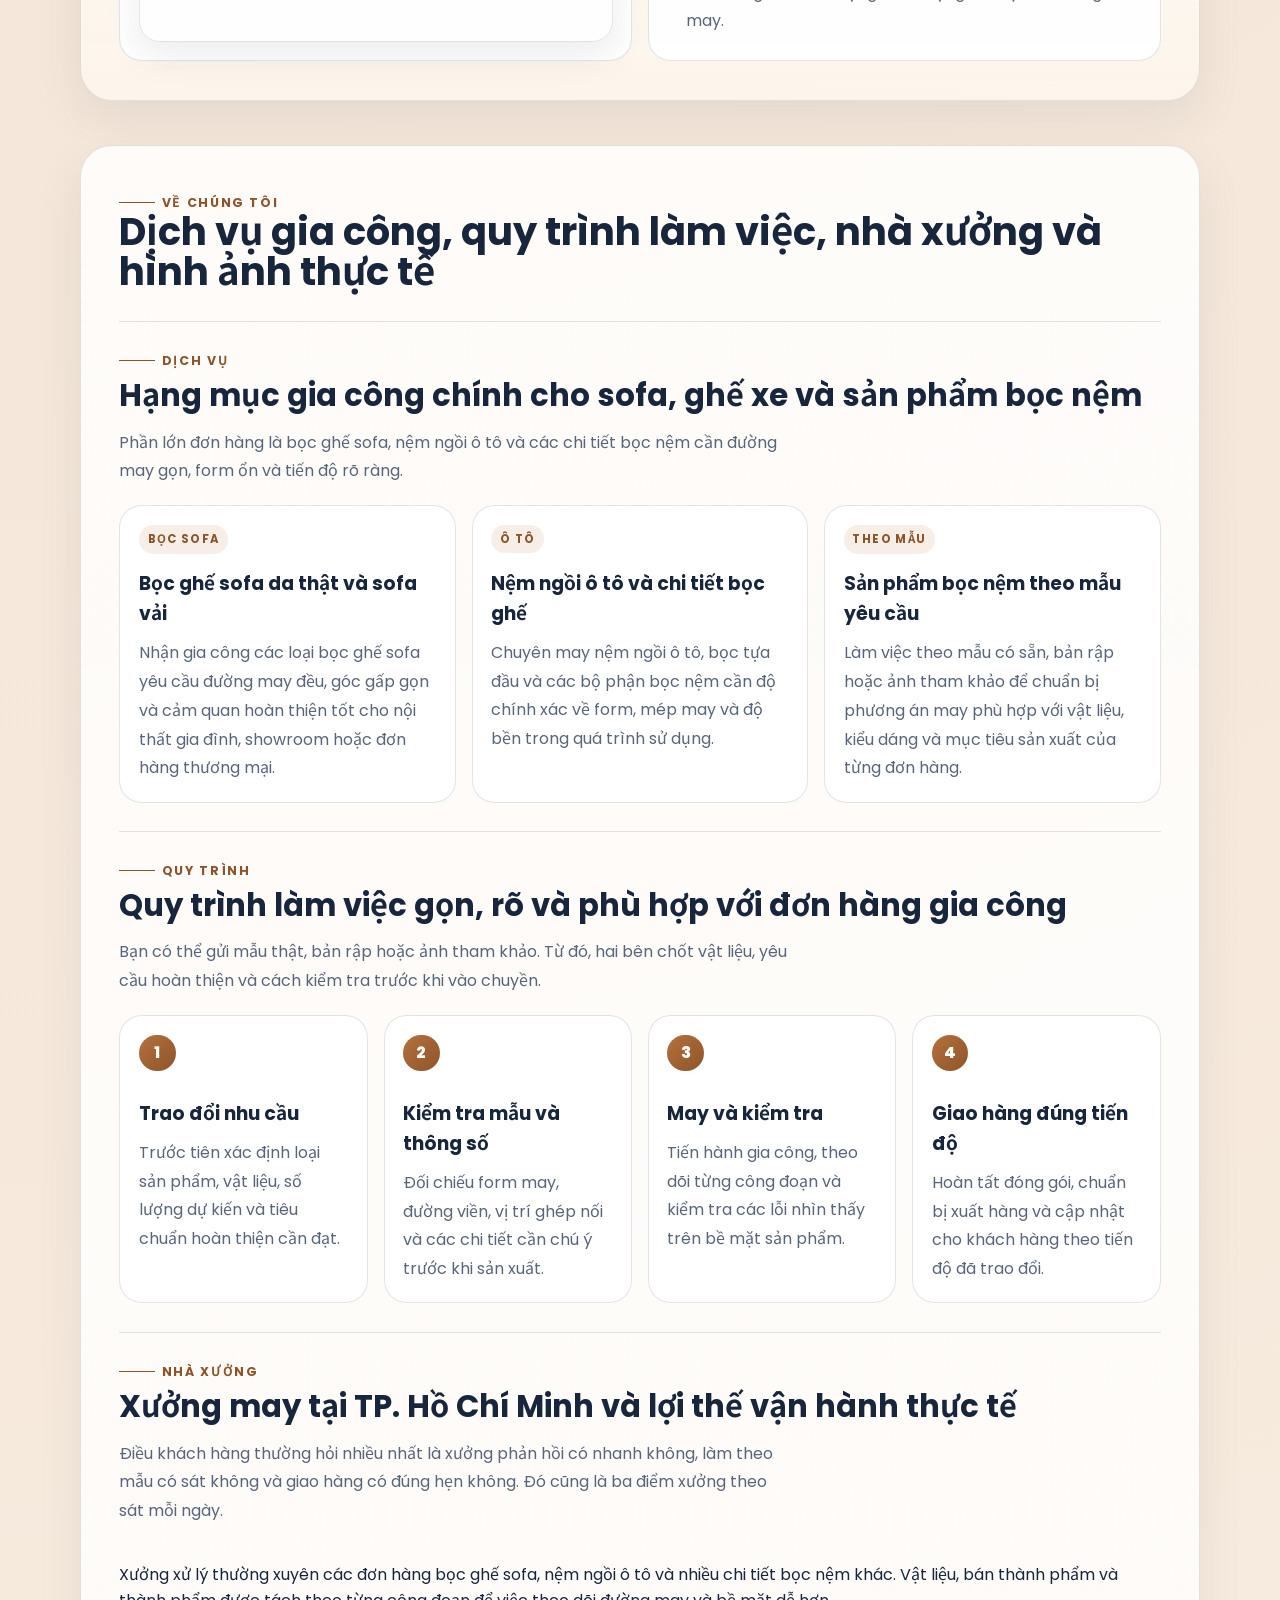
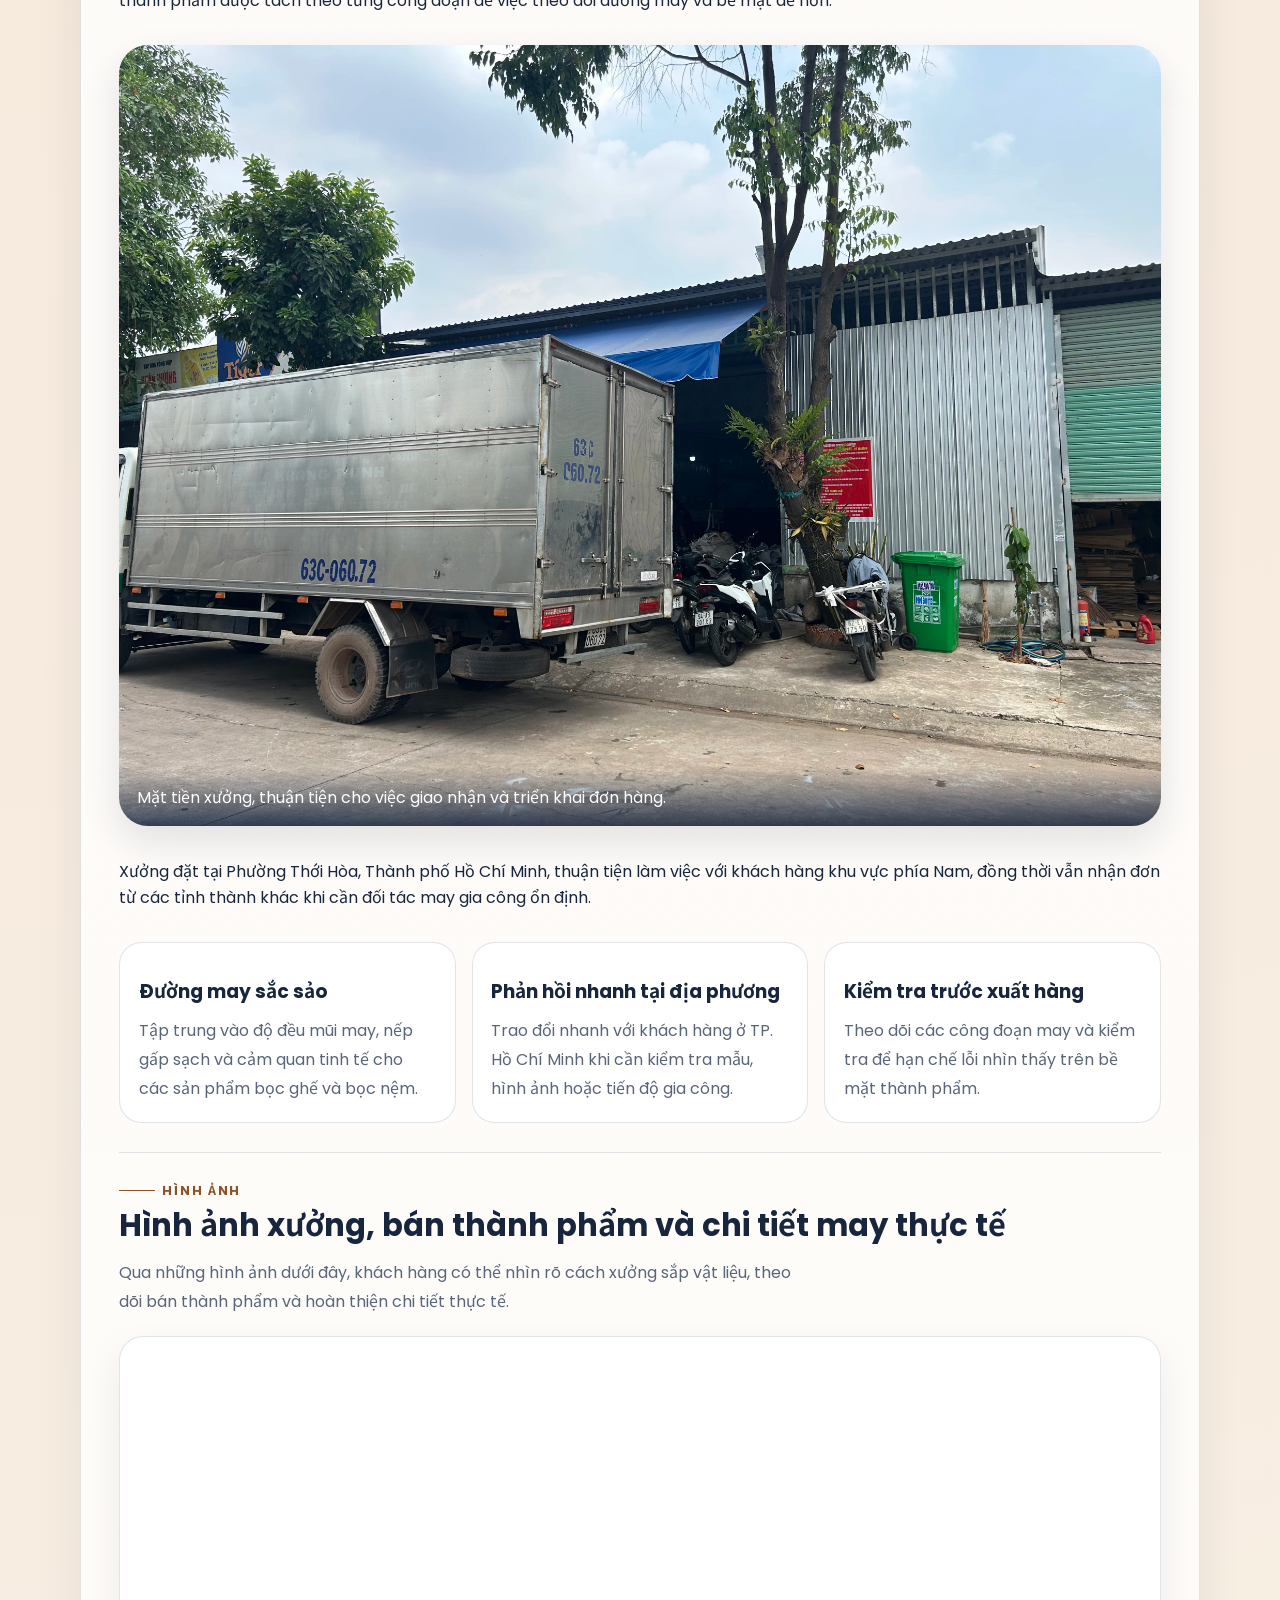
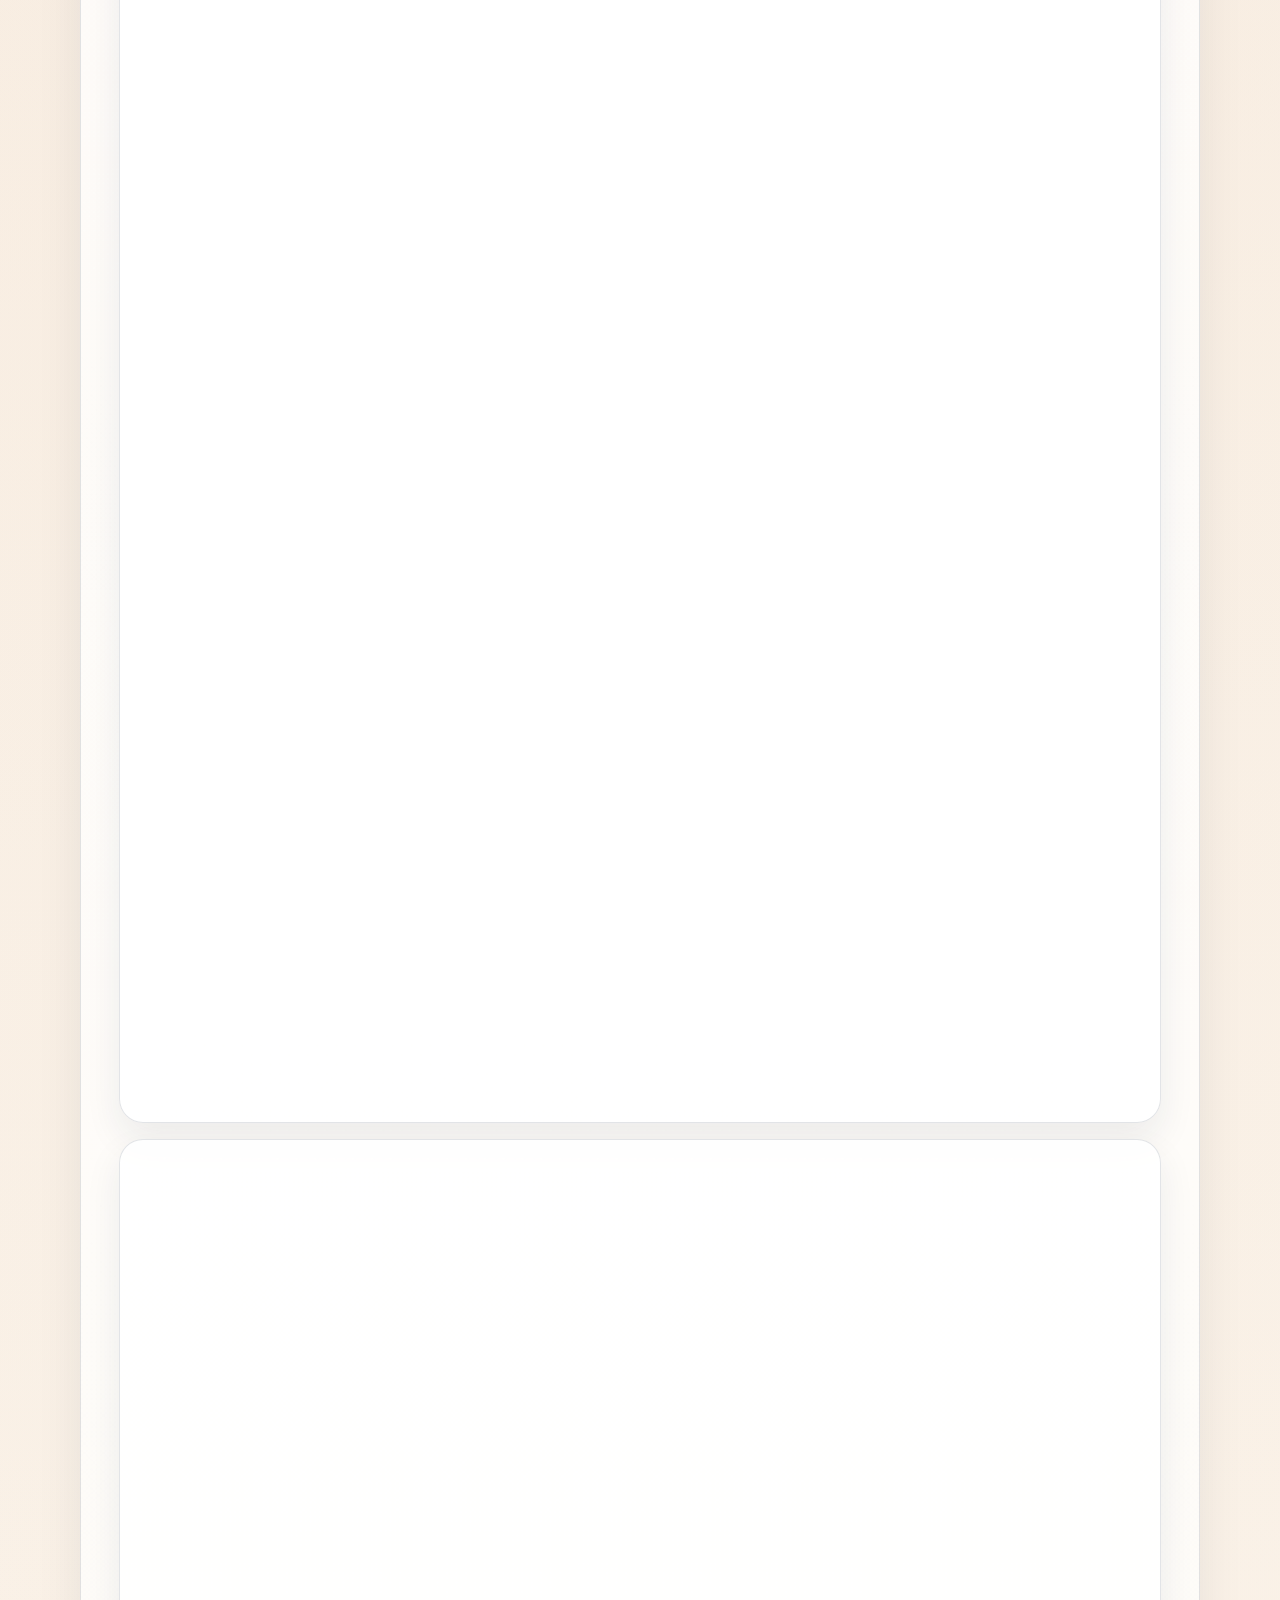
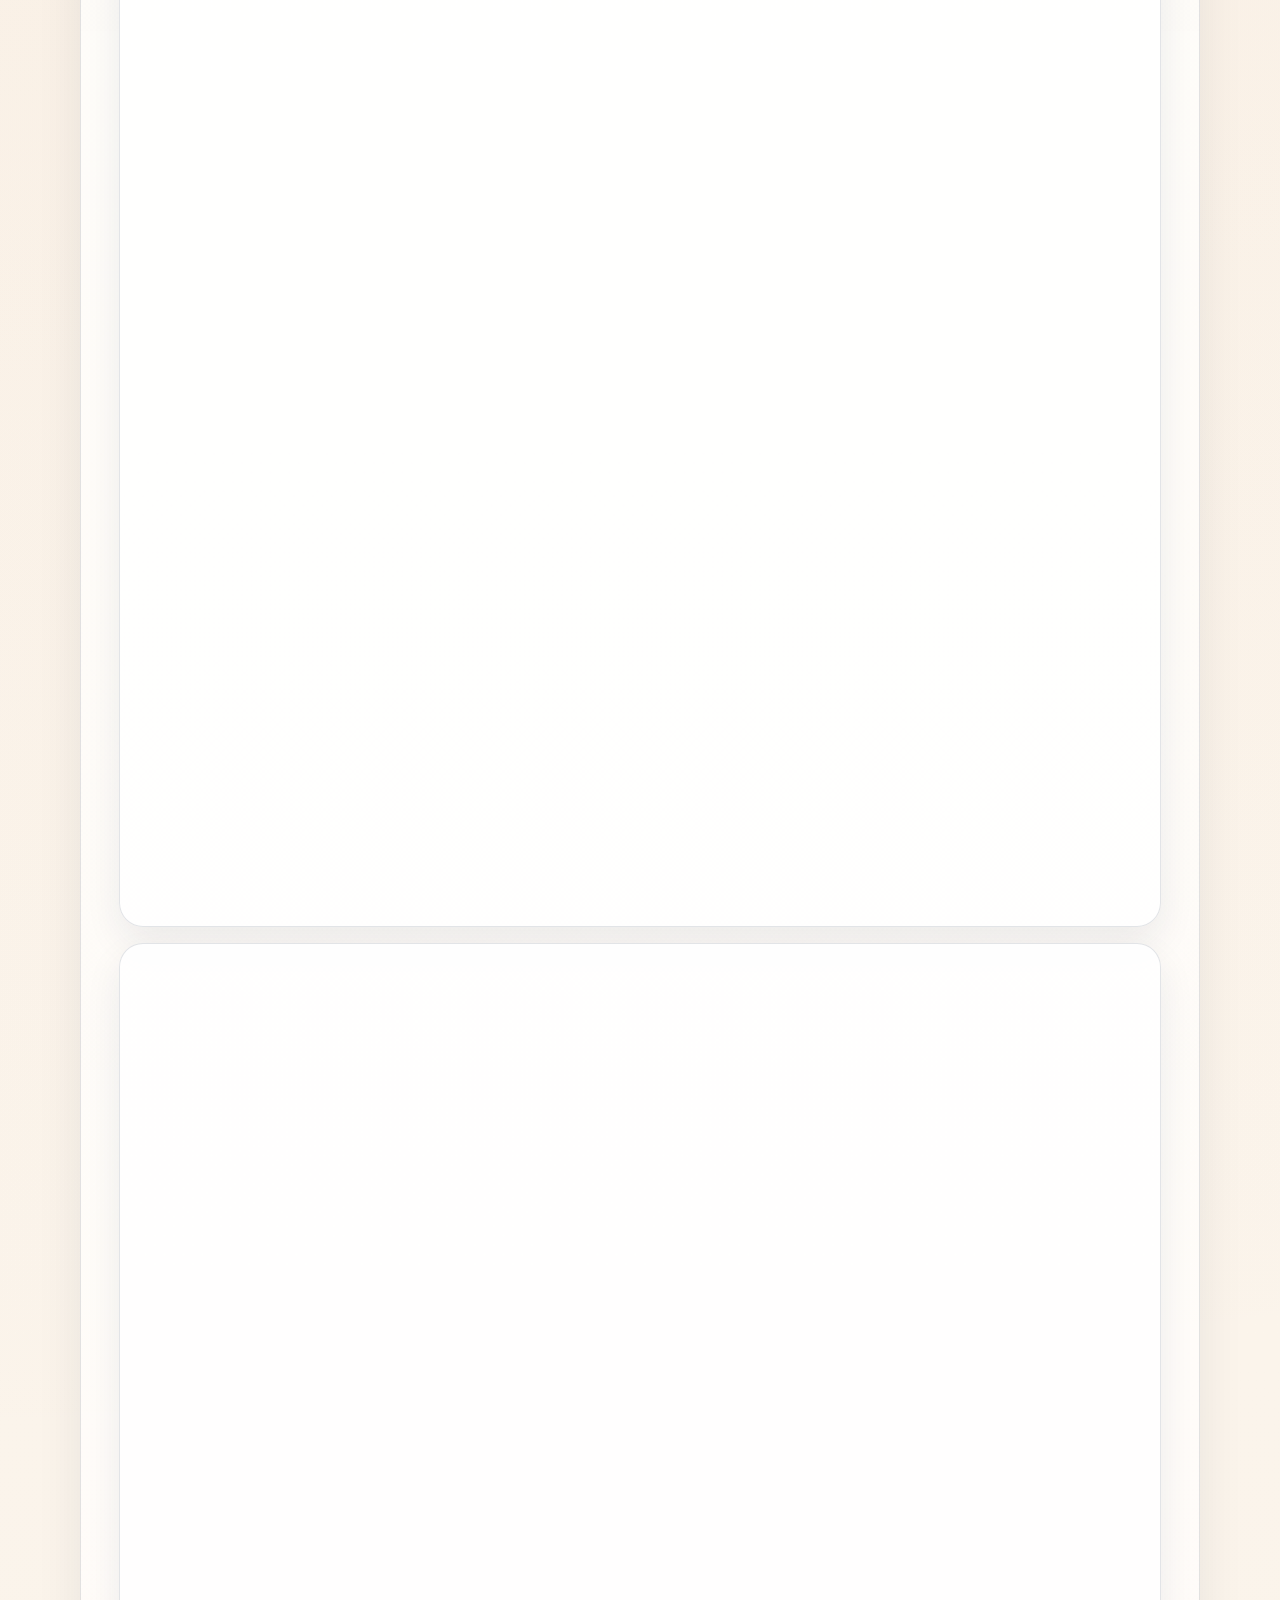
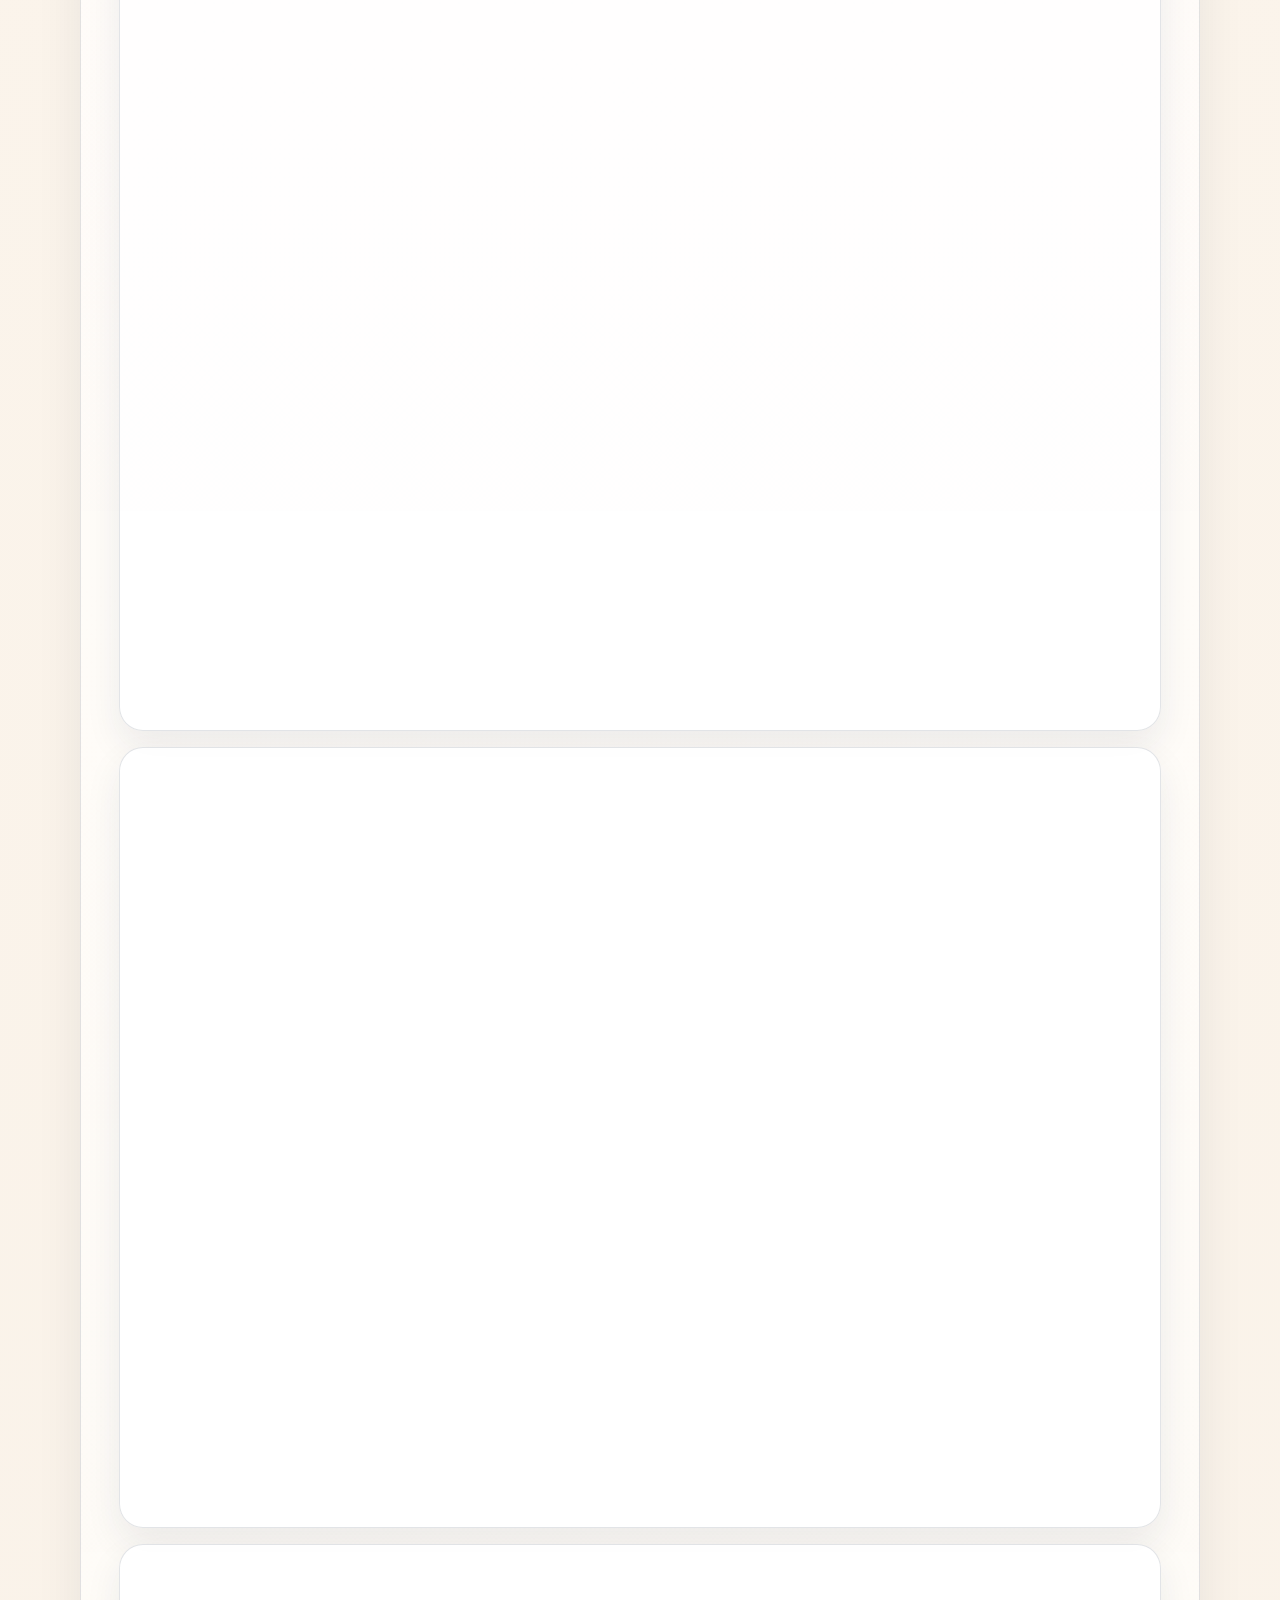
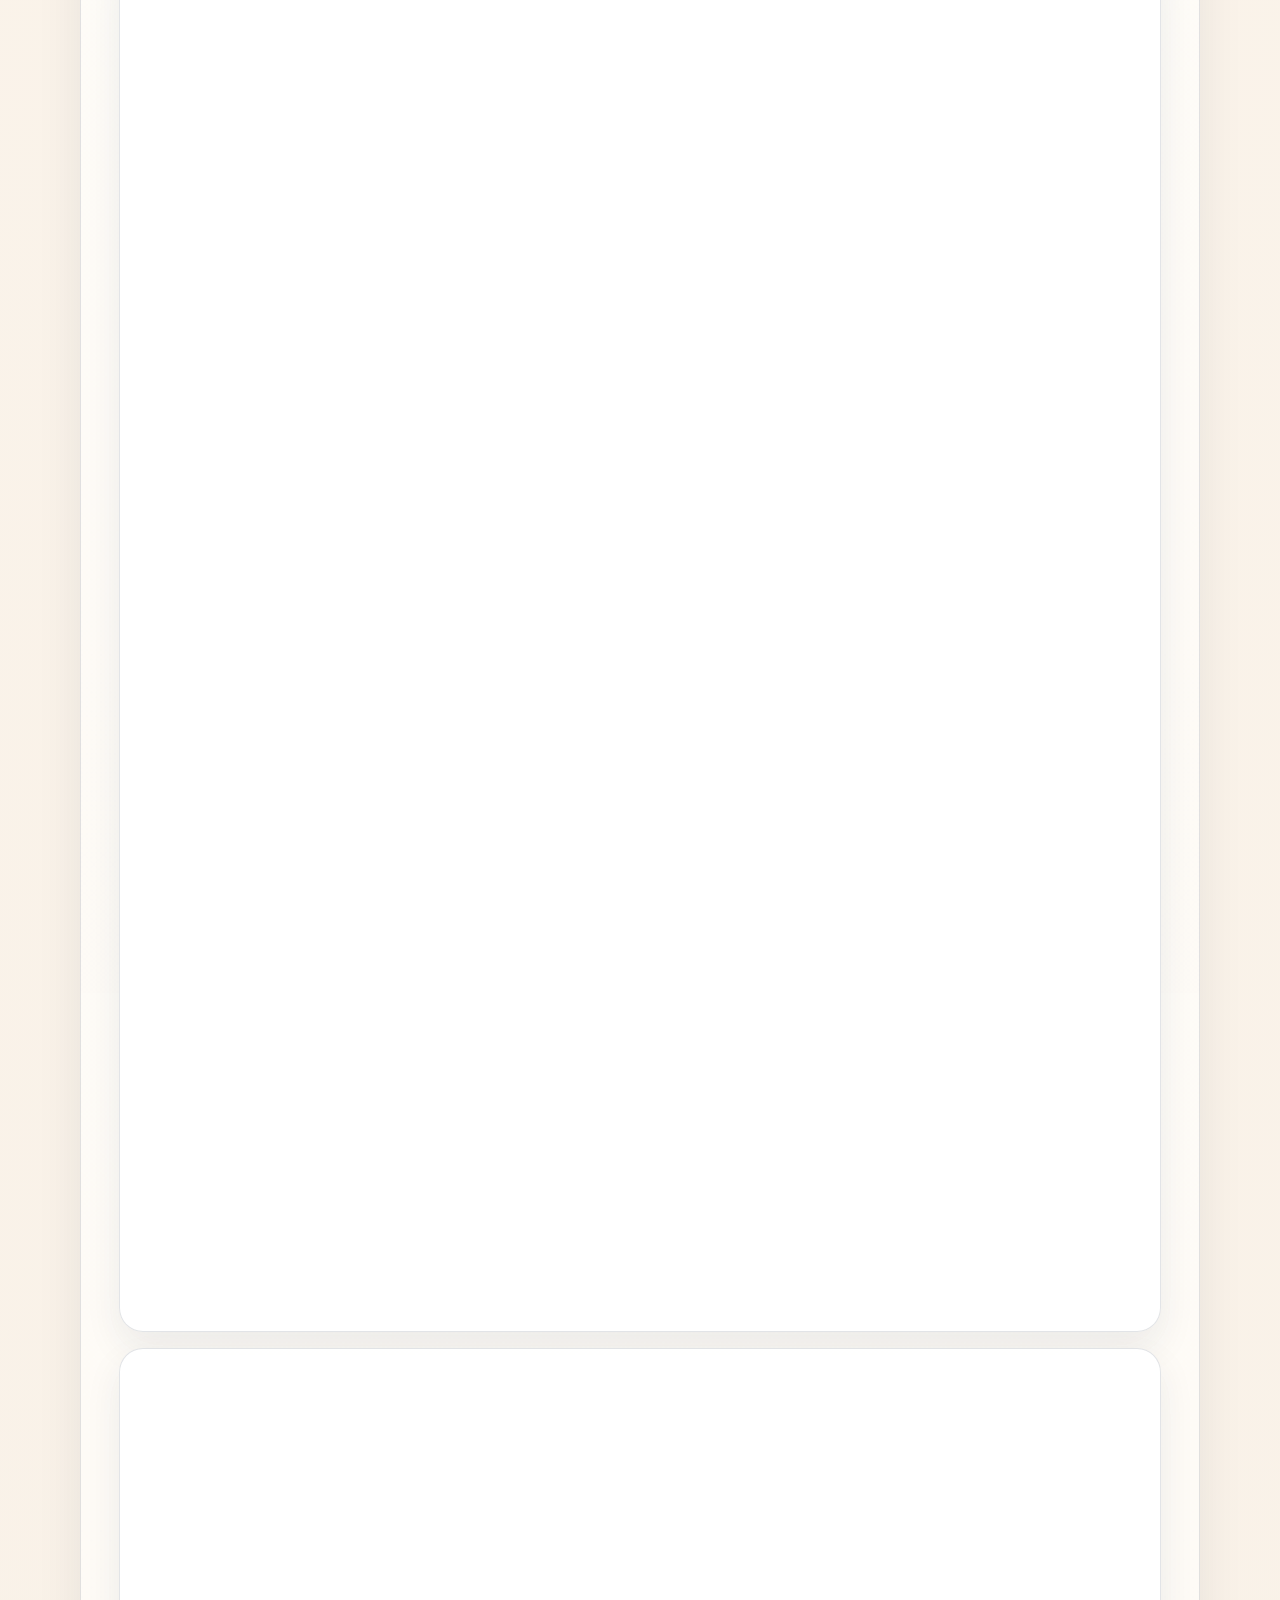
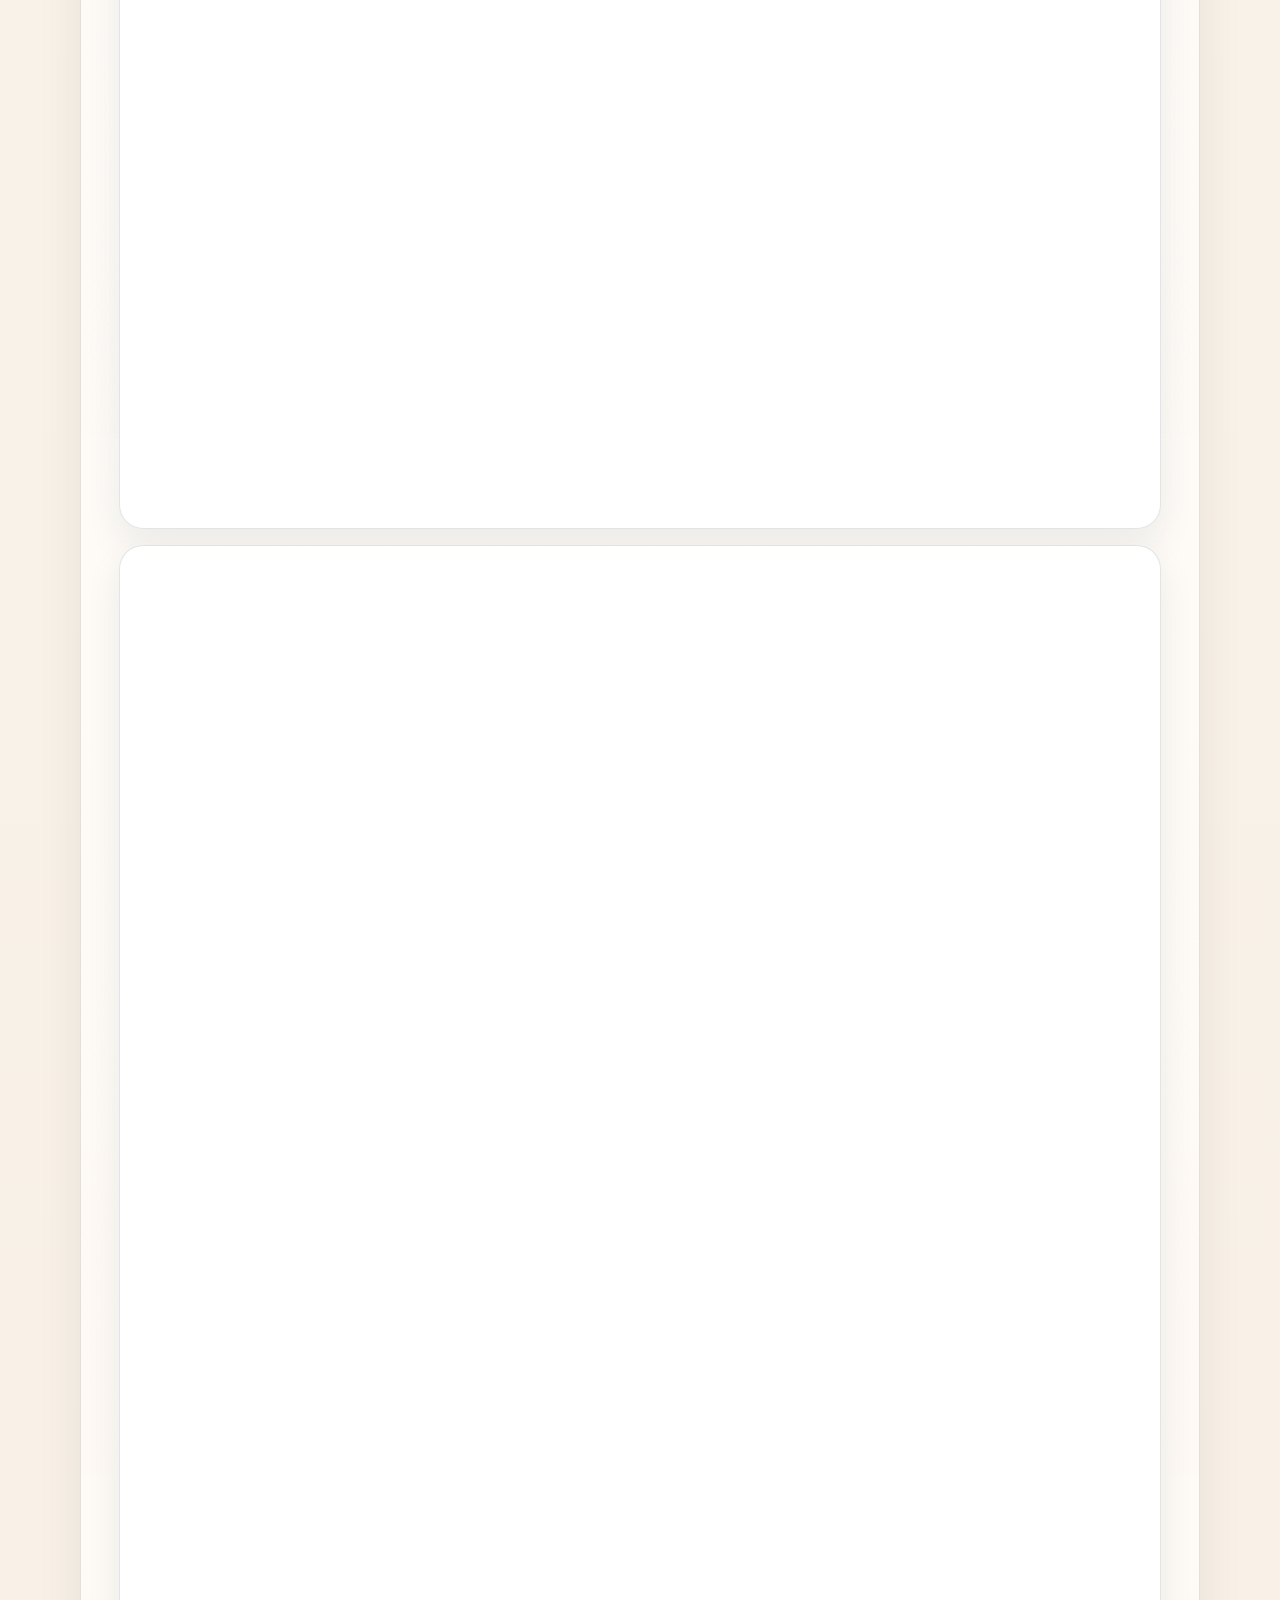
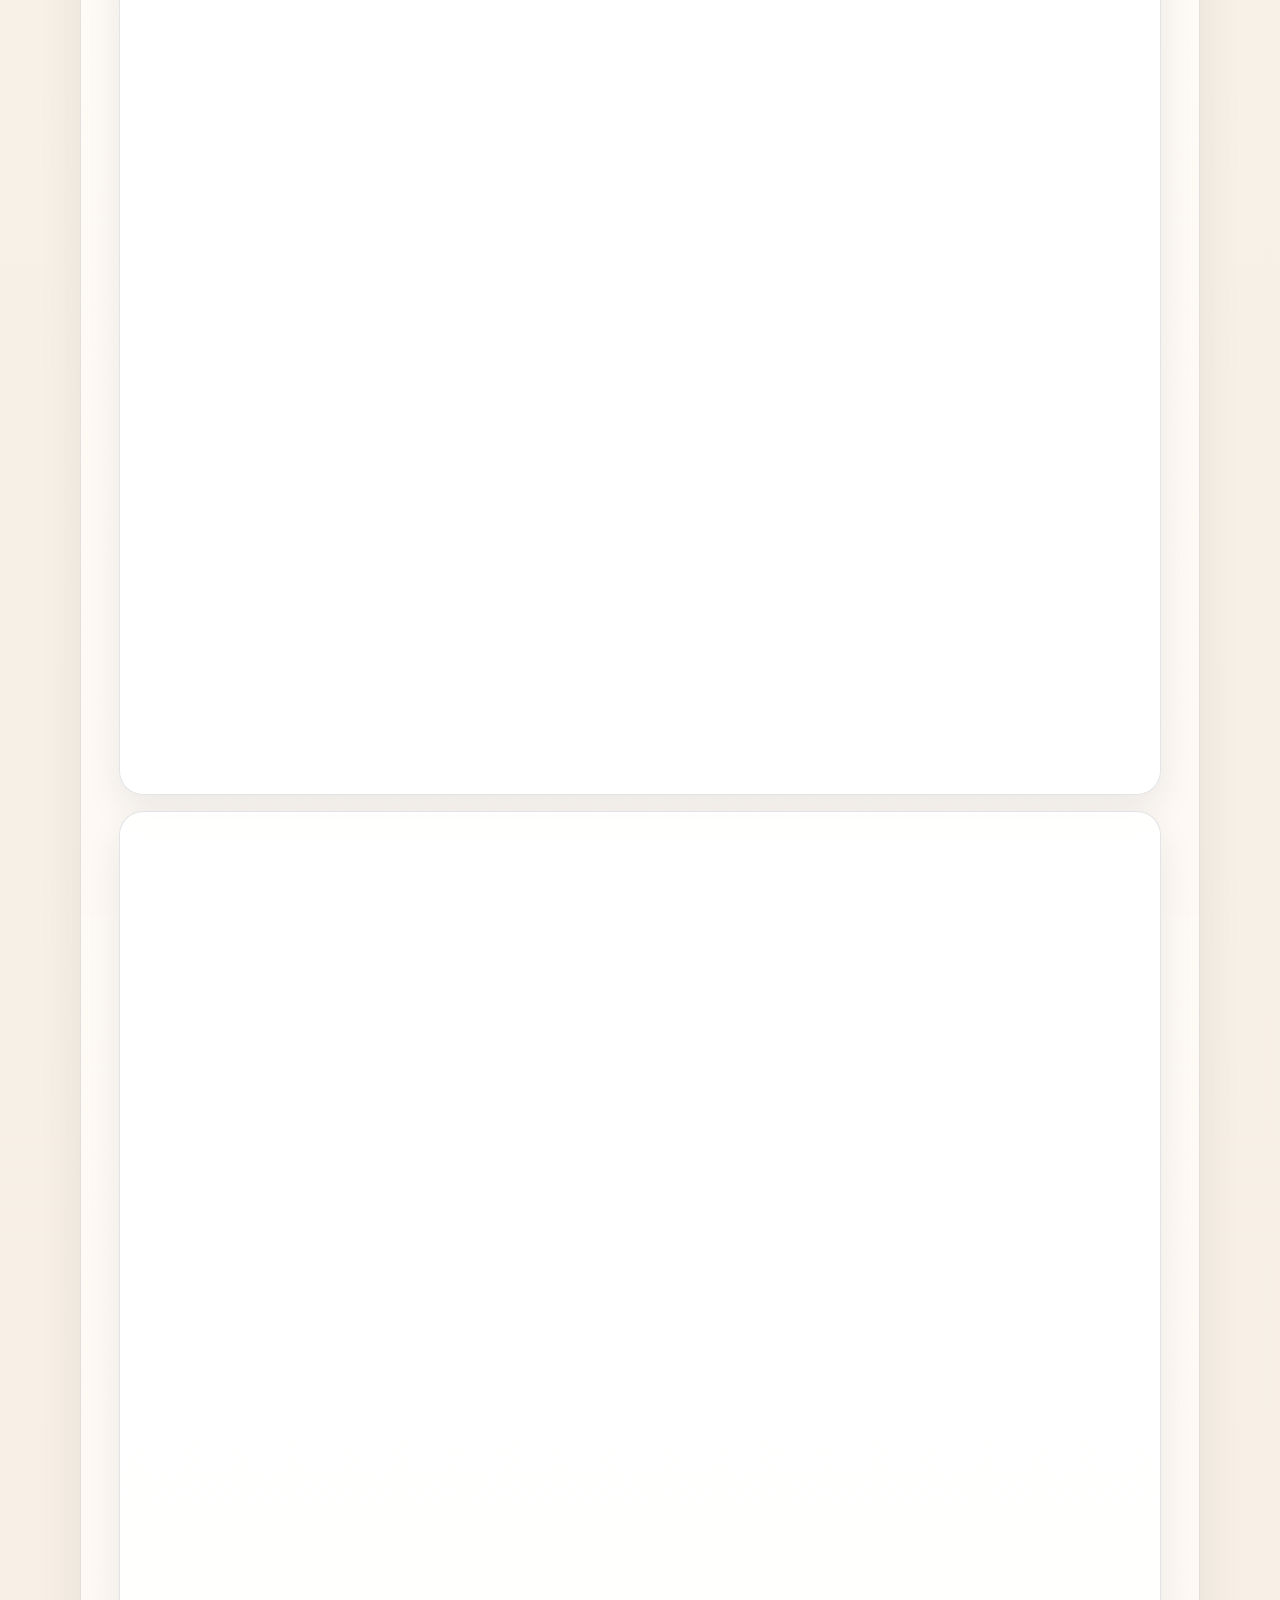
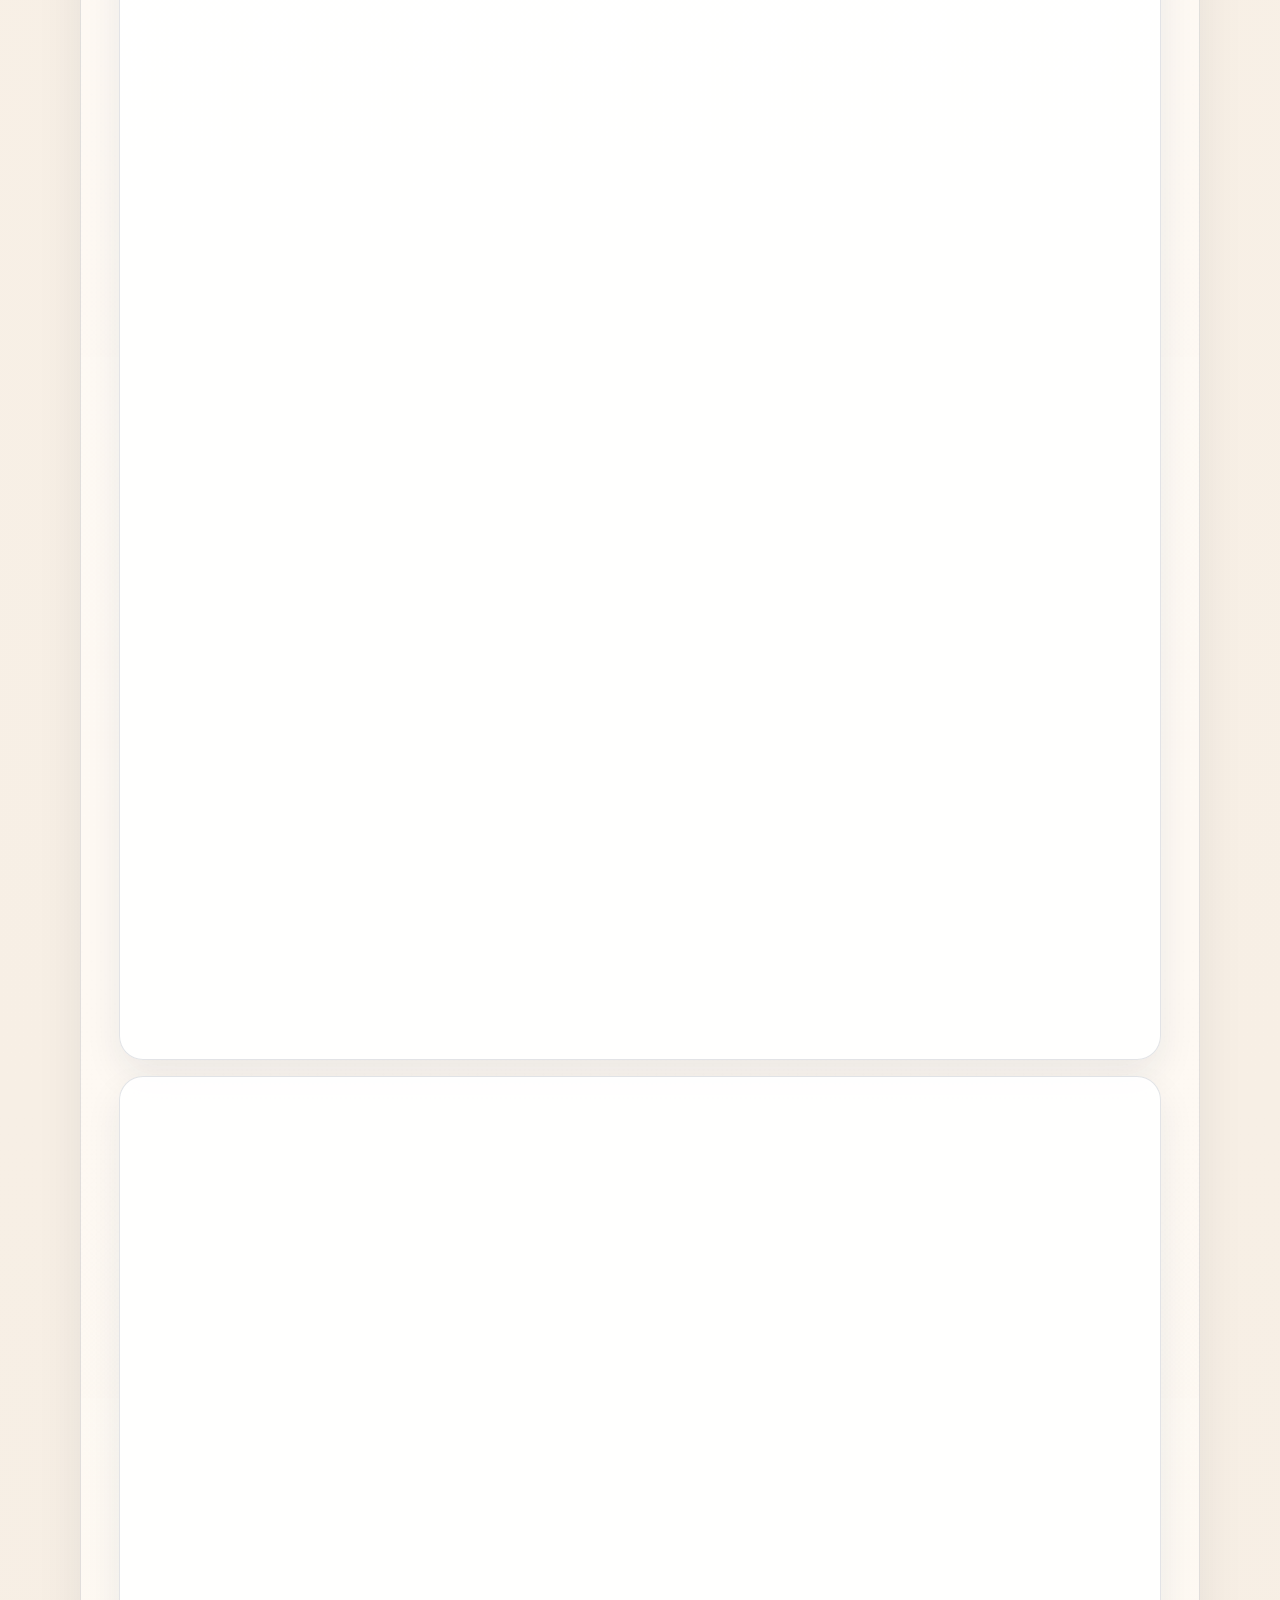
==== commit 7c69c870: "Normalize logo and language switcher URLs" ====
--- a/index.html
+++ b/index.html
@@ -26,7 +26,7 @@
   <link rel="preconnect" href="https://fonts.gstatic.com" crossorigin>
   <link href="https://fonts.googleapis.com/css2?family=Noto+Sans+JP:wght@400;500;700;800&family=Noto+Sans+KR:wght@400;500;700;800&family=Noto+Sans+SC:wght@400;500;700;800&family=Poppins:wght@400;500;600;700;800&display=swap" rel="stylesheet">
   <link rel="stylesheet" href="https://cdnjs.cloudflare.com/ajax/libs/font-awesome/6.5.2/css/all.min.css">
-  <link rel="icon" href="assets/images/logo.webp" type="image/webp">
+  <link rel="icon" href="https://www.giacongx.com/assets/images/logo.webp" type="image/webp">
   <link rel="stylesheet" href="assets/css/site.css">
   <script type="application/ld+json">
     {
@@ -41,7 +41,7 @@
         "assets/images/sewing-line-closeup.webp",
         "assets/images/leather-cover-brown.webp"
       ],
-      "logo": "assets/images/logo.webp",
+      "logo": "https://www.giacongx.com/assets/images/logo.webp",
       "hasMap": "https://maps.app.goo.gl/C5cqm9W752a1mhqNA",
       "areaServed": [
         "Ho Chi Minh City",
@@ -100,11 +100,11 @@
               <i class="fa-solid fa-chevron-down language-chevron" aria-hidden="true"></i>
             </summary>
             <div class="language-panel">
-              <a class="lang-link is-active" href="index.html" aria-current="page">Tiếng Việt</a>
-              <a class="lang-link" href="en/index.html">English</a>
-              <a class="lang-link" href="zh/index.html">中文</a>
-              <a class="lang-link" href="ja/index.html">日本語</a>
-              <a class="lang-link" href="ko/index.html">한국어</a>
+              <a class="lang-link is-active" href="https://www.giacongx.com/" aria-current="page">Tiếng Việt</a>
+              <a class="lang-link" href="https://www.giacongx.com/en/">English</a>
+              <a class="lang-link" href="https://www.giacongx.com/zh/">中文</a>
+              <a class="lang-link" href="https://www.giacongx.com/ja/">日本語</a>
+              <a class="lang-link" href="https://www.giacongx.com/ko/">한국어</a>
             </div>
           </details>
         </div>
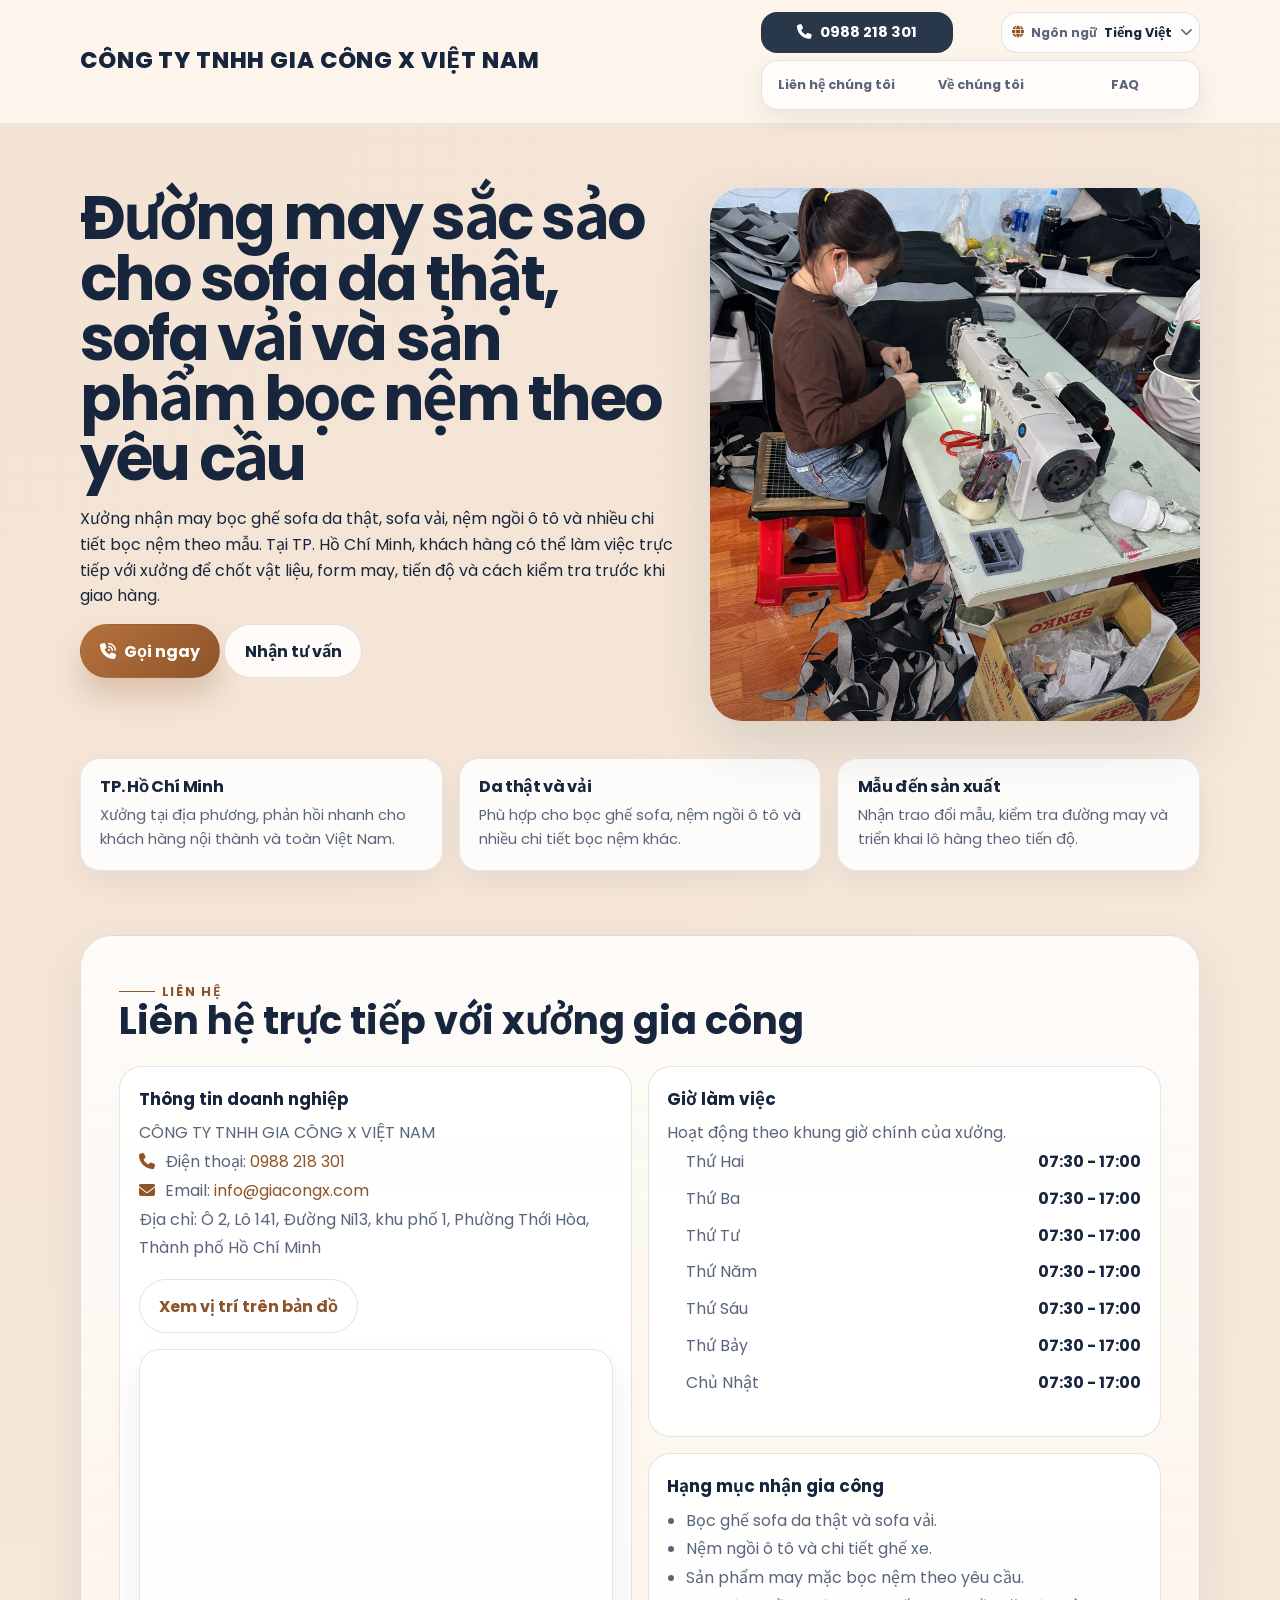
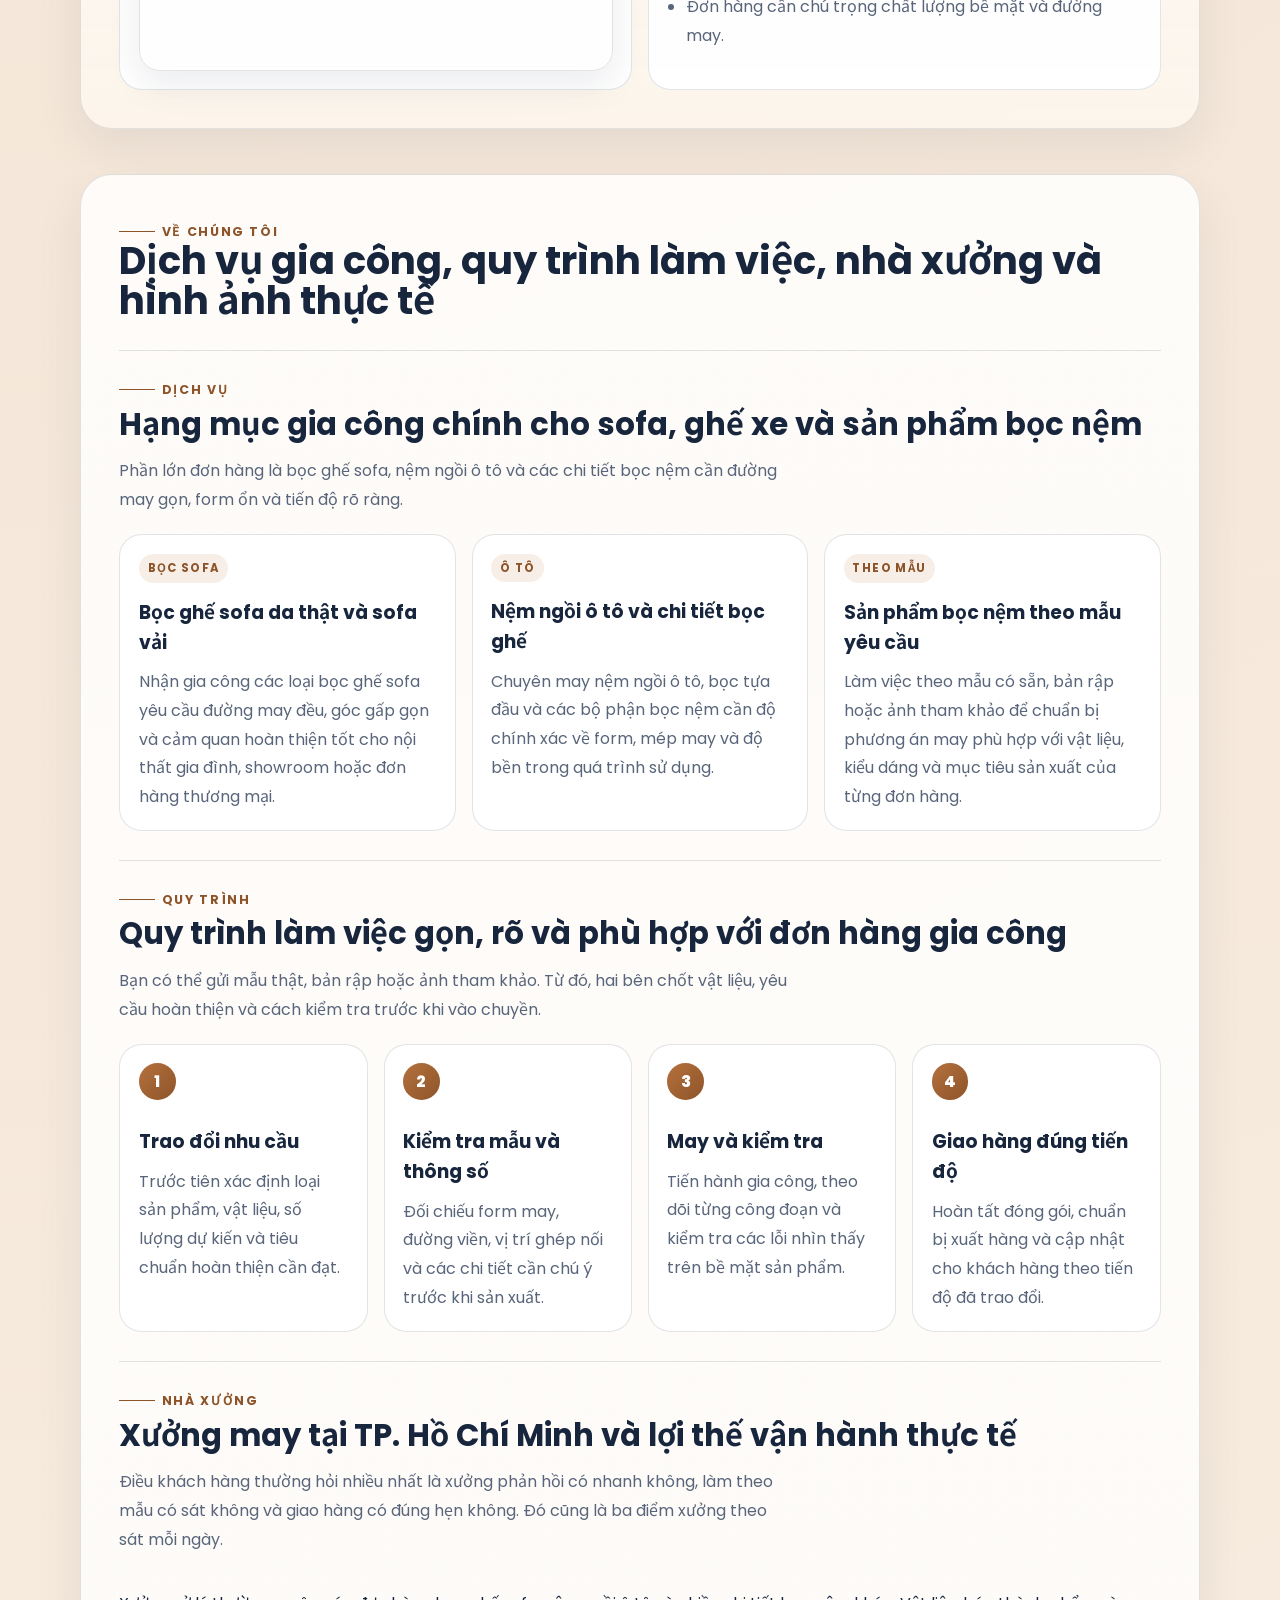
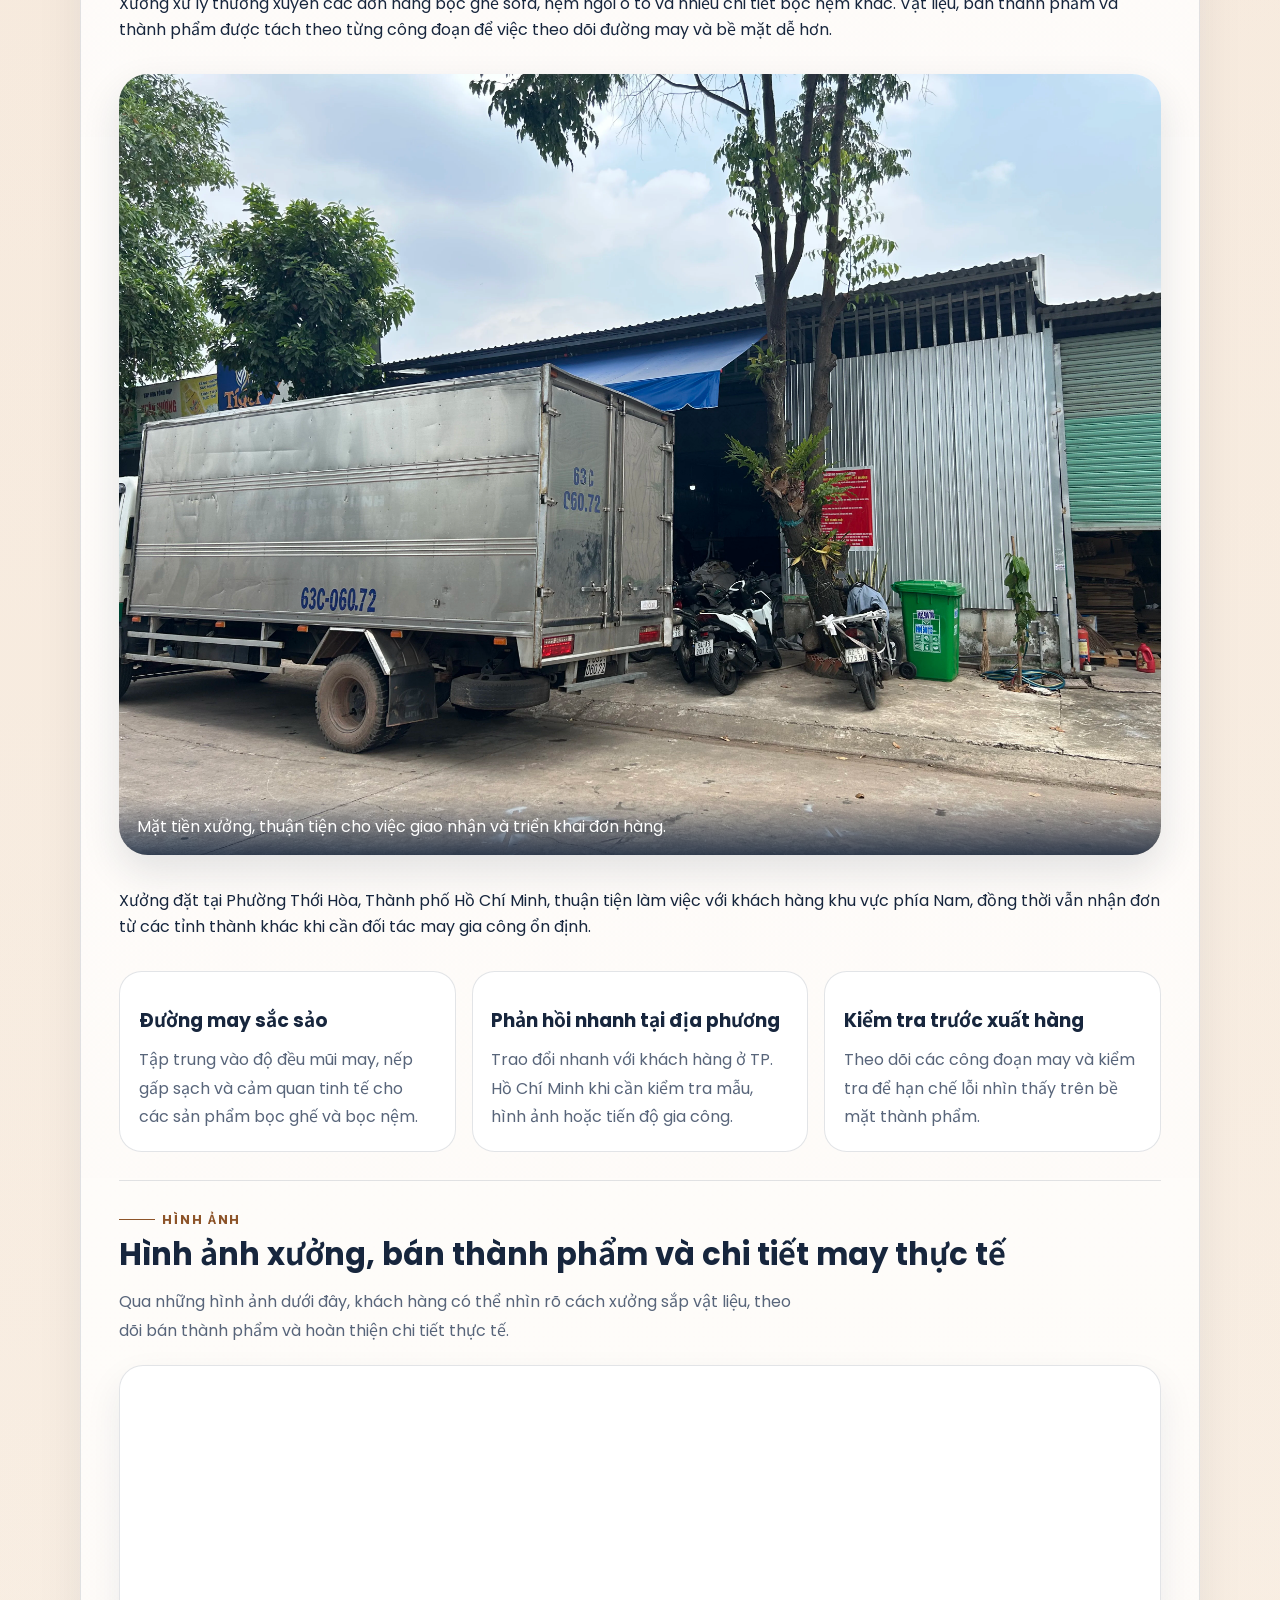
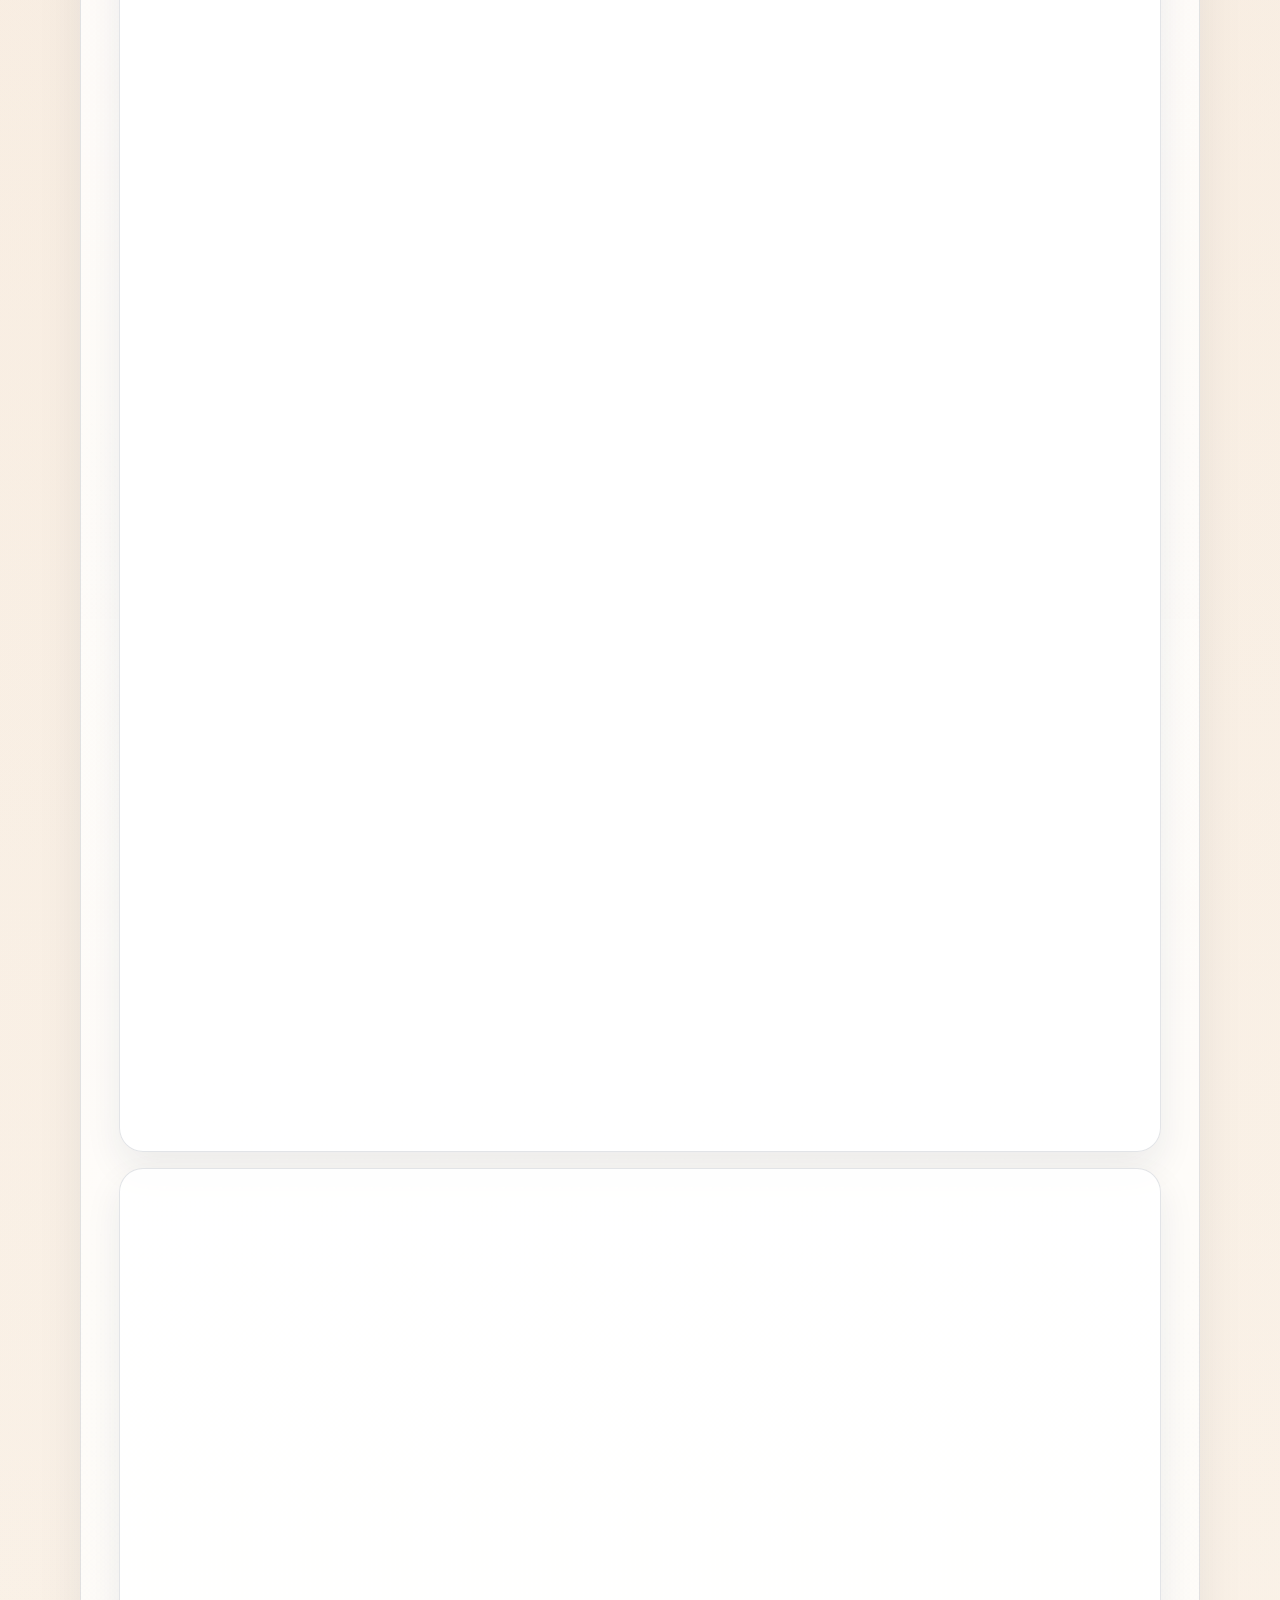
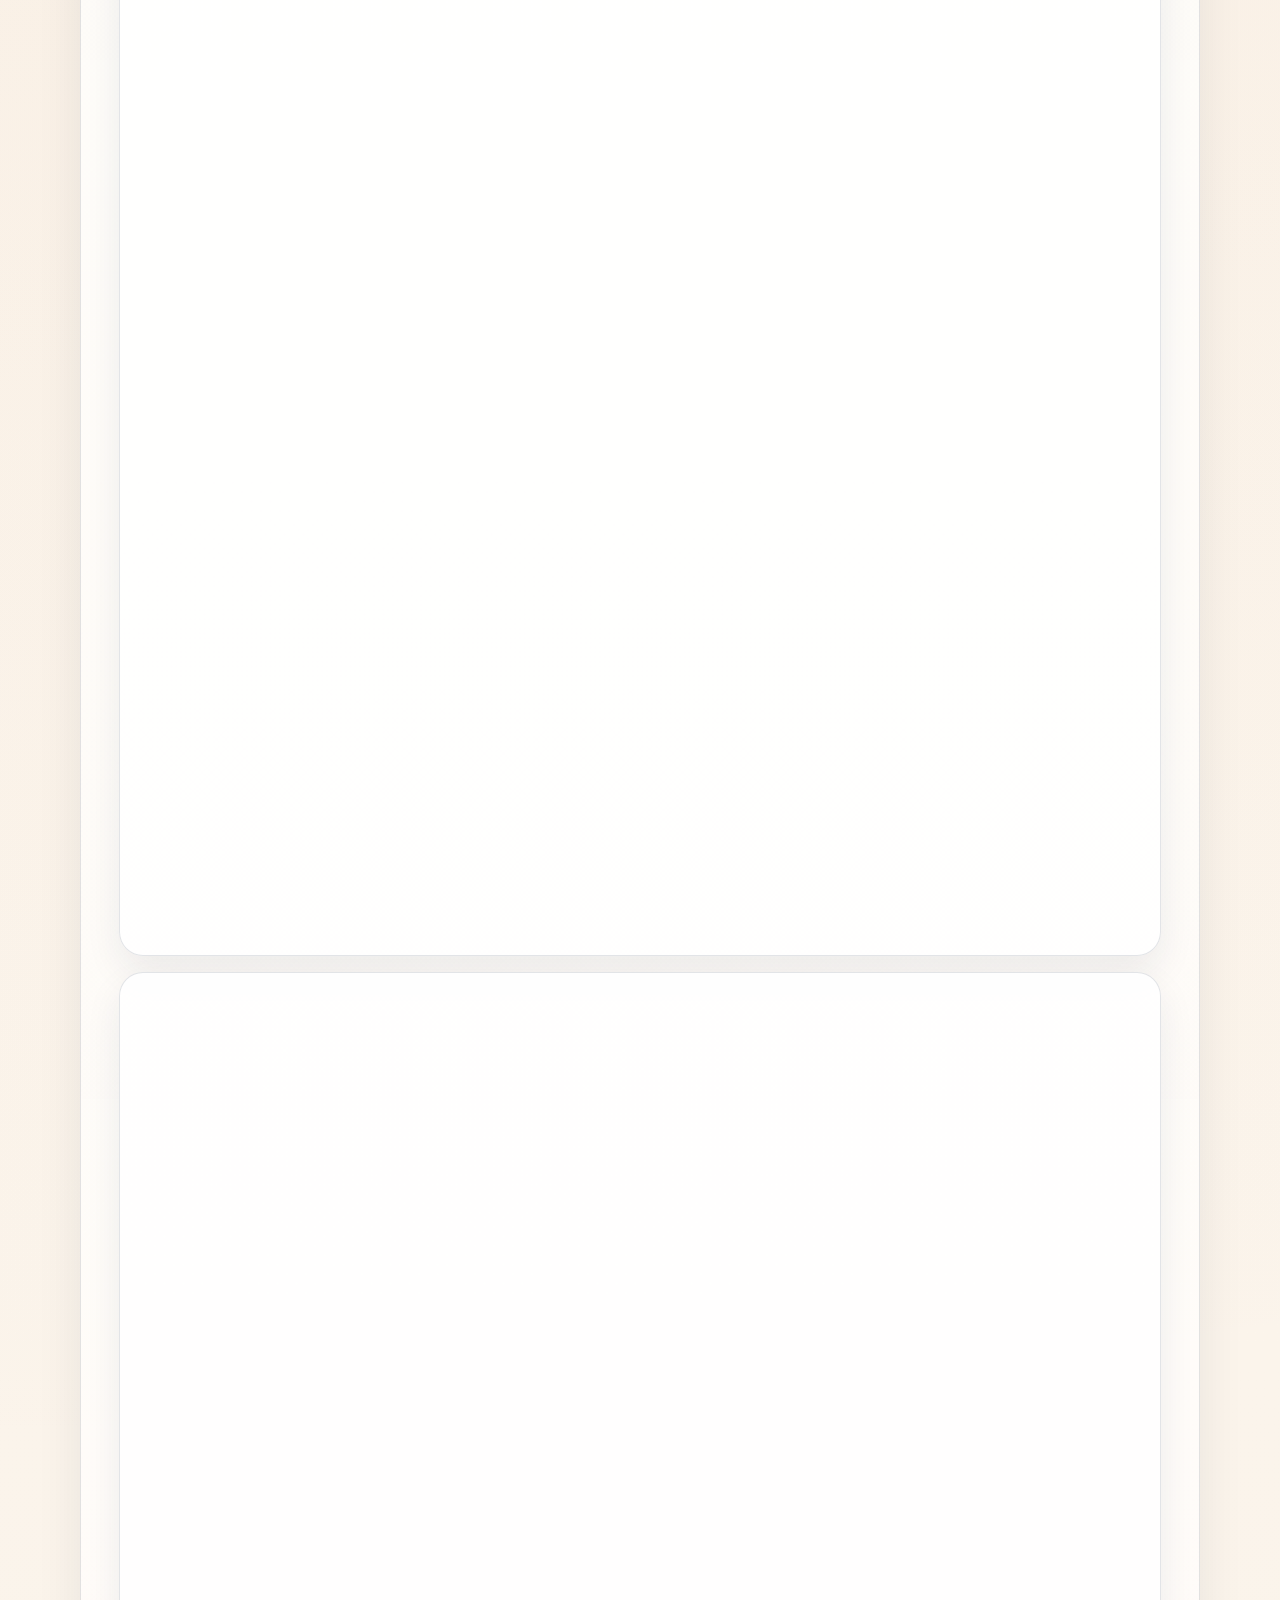
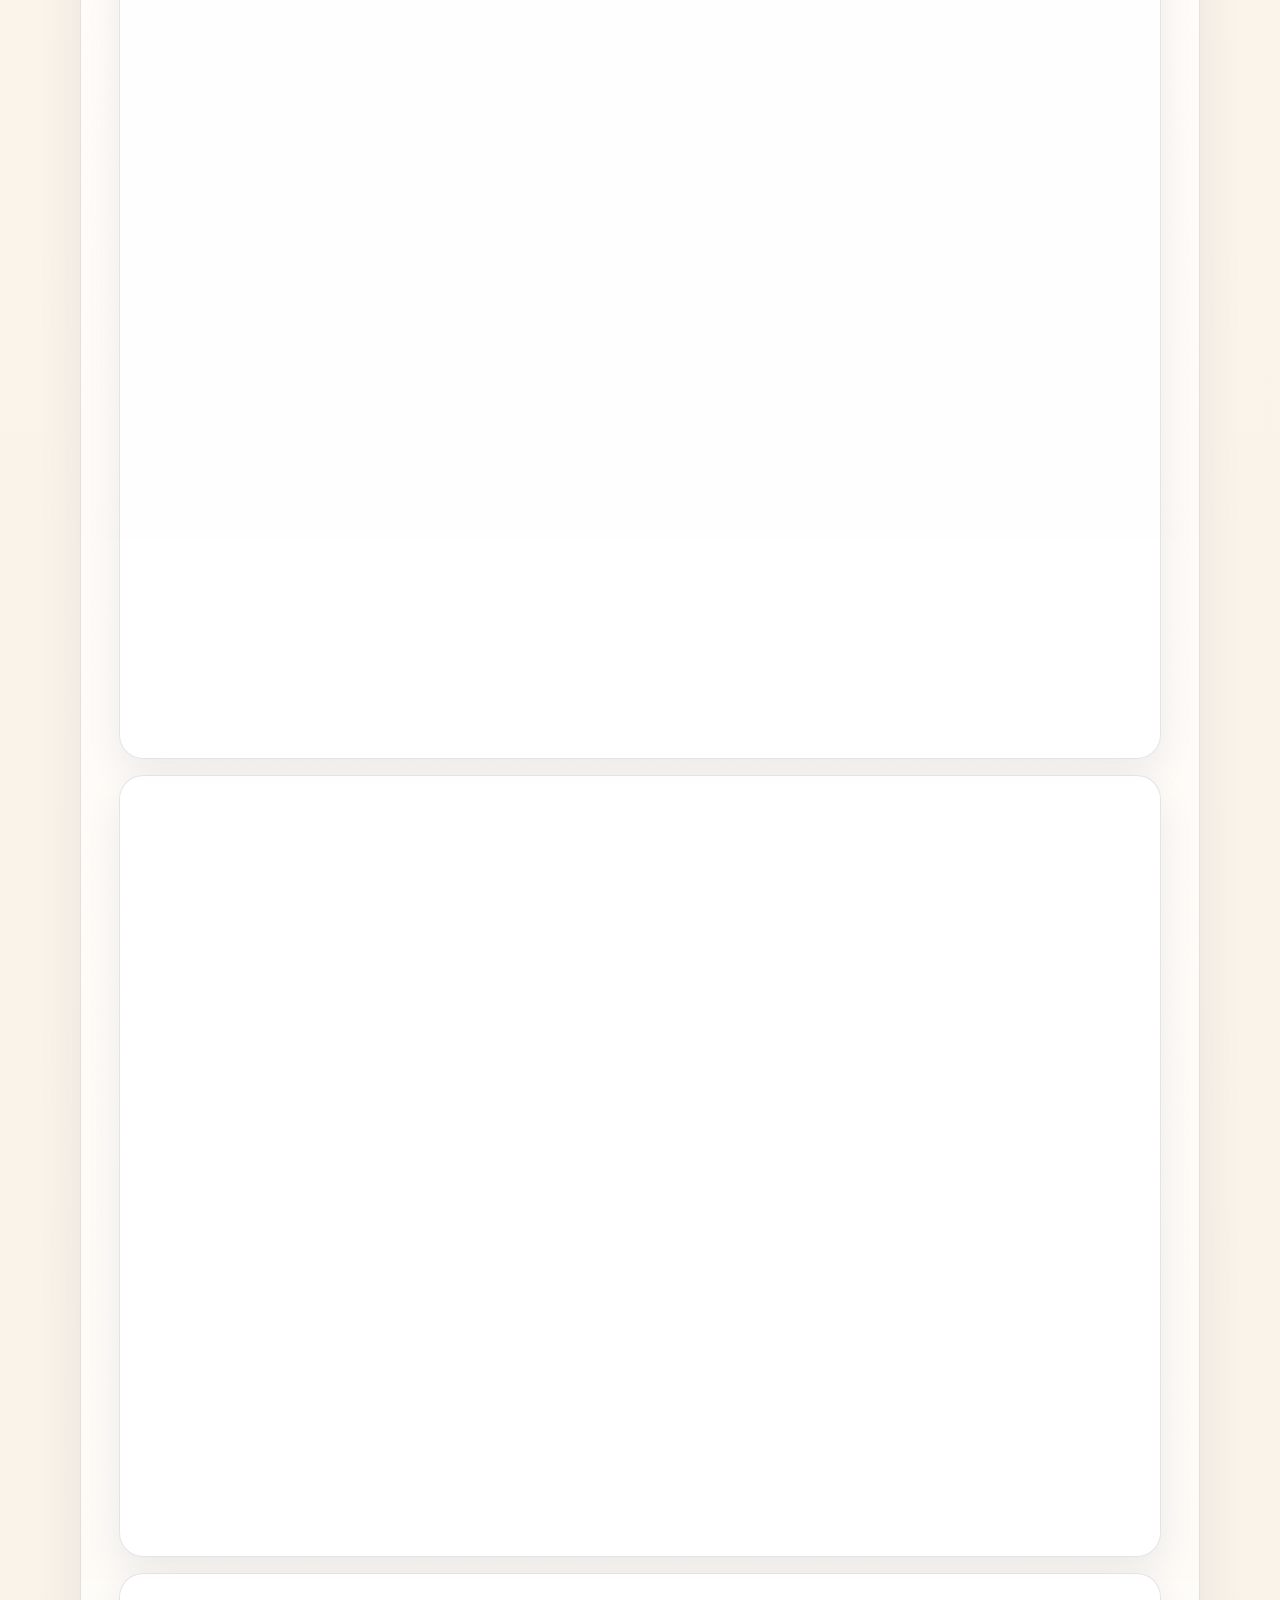
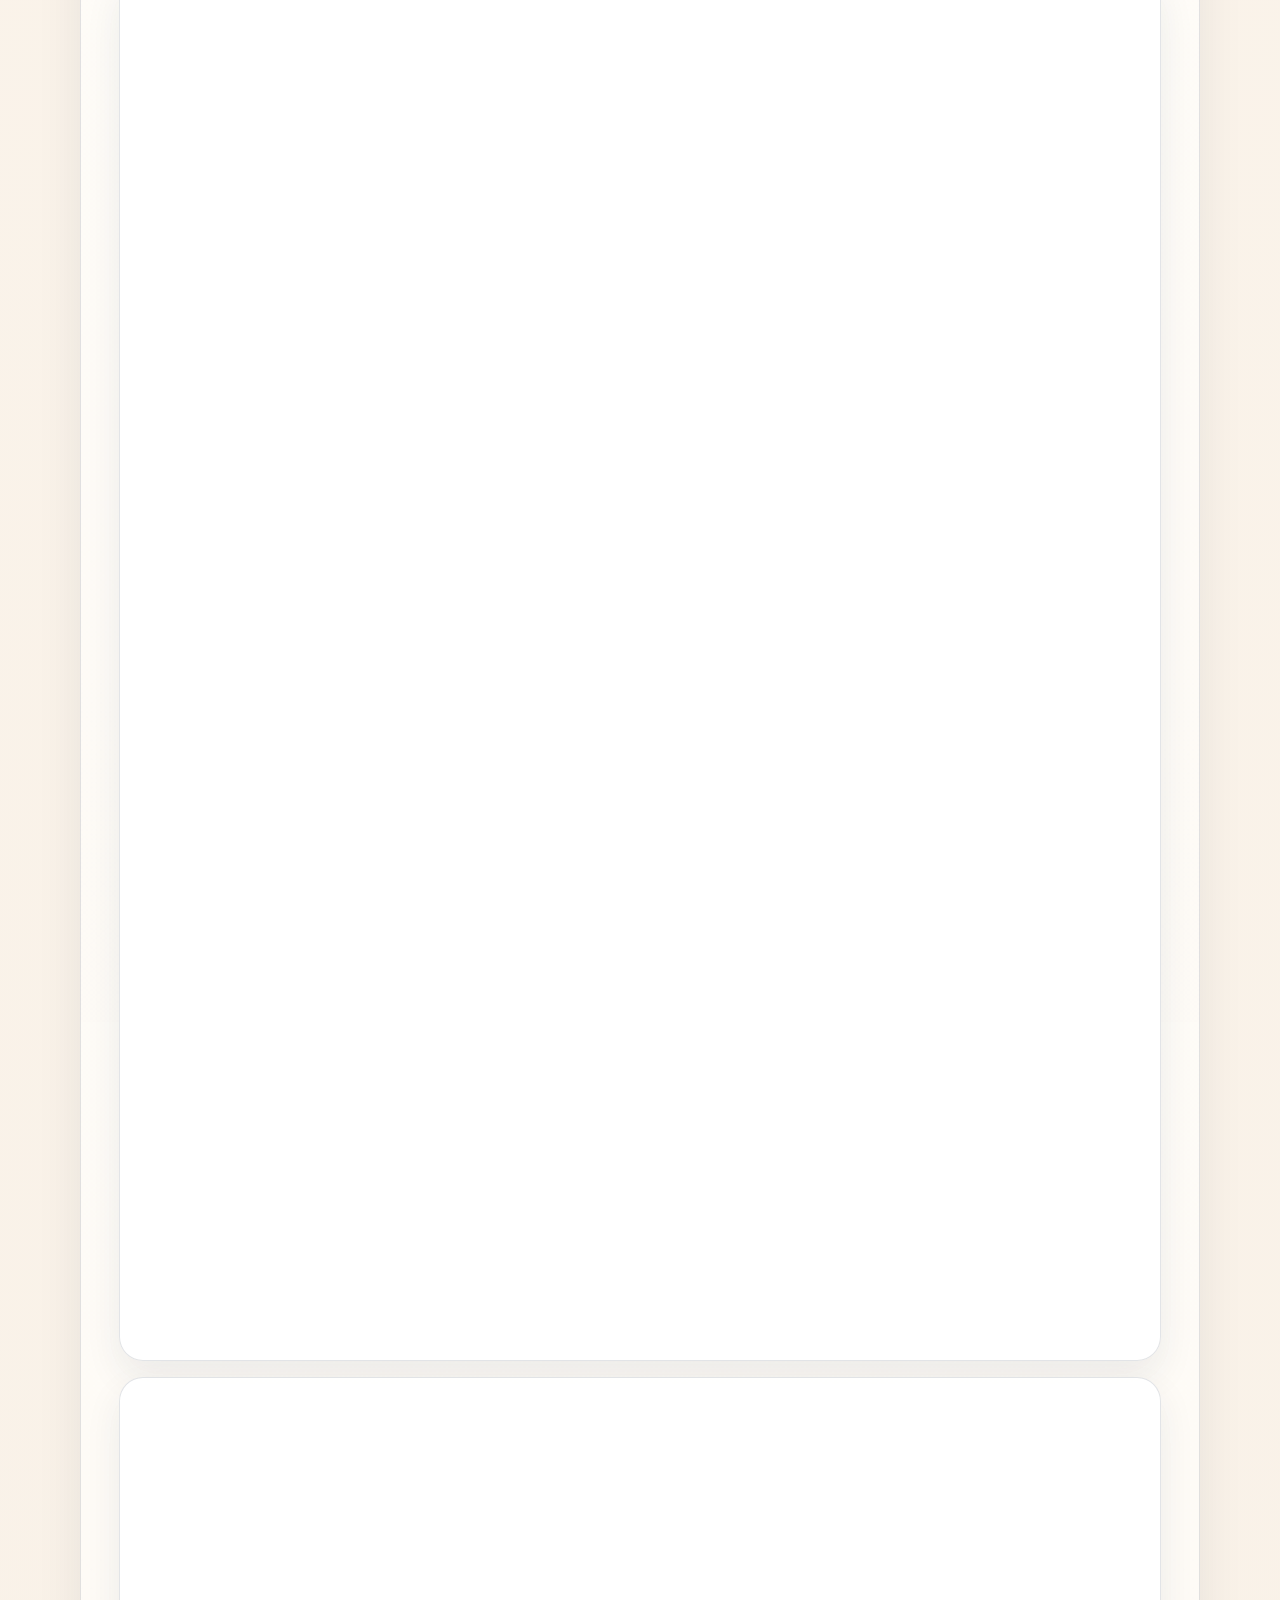
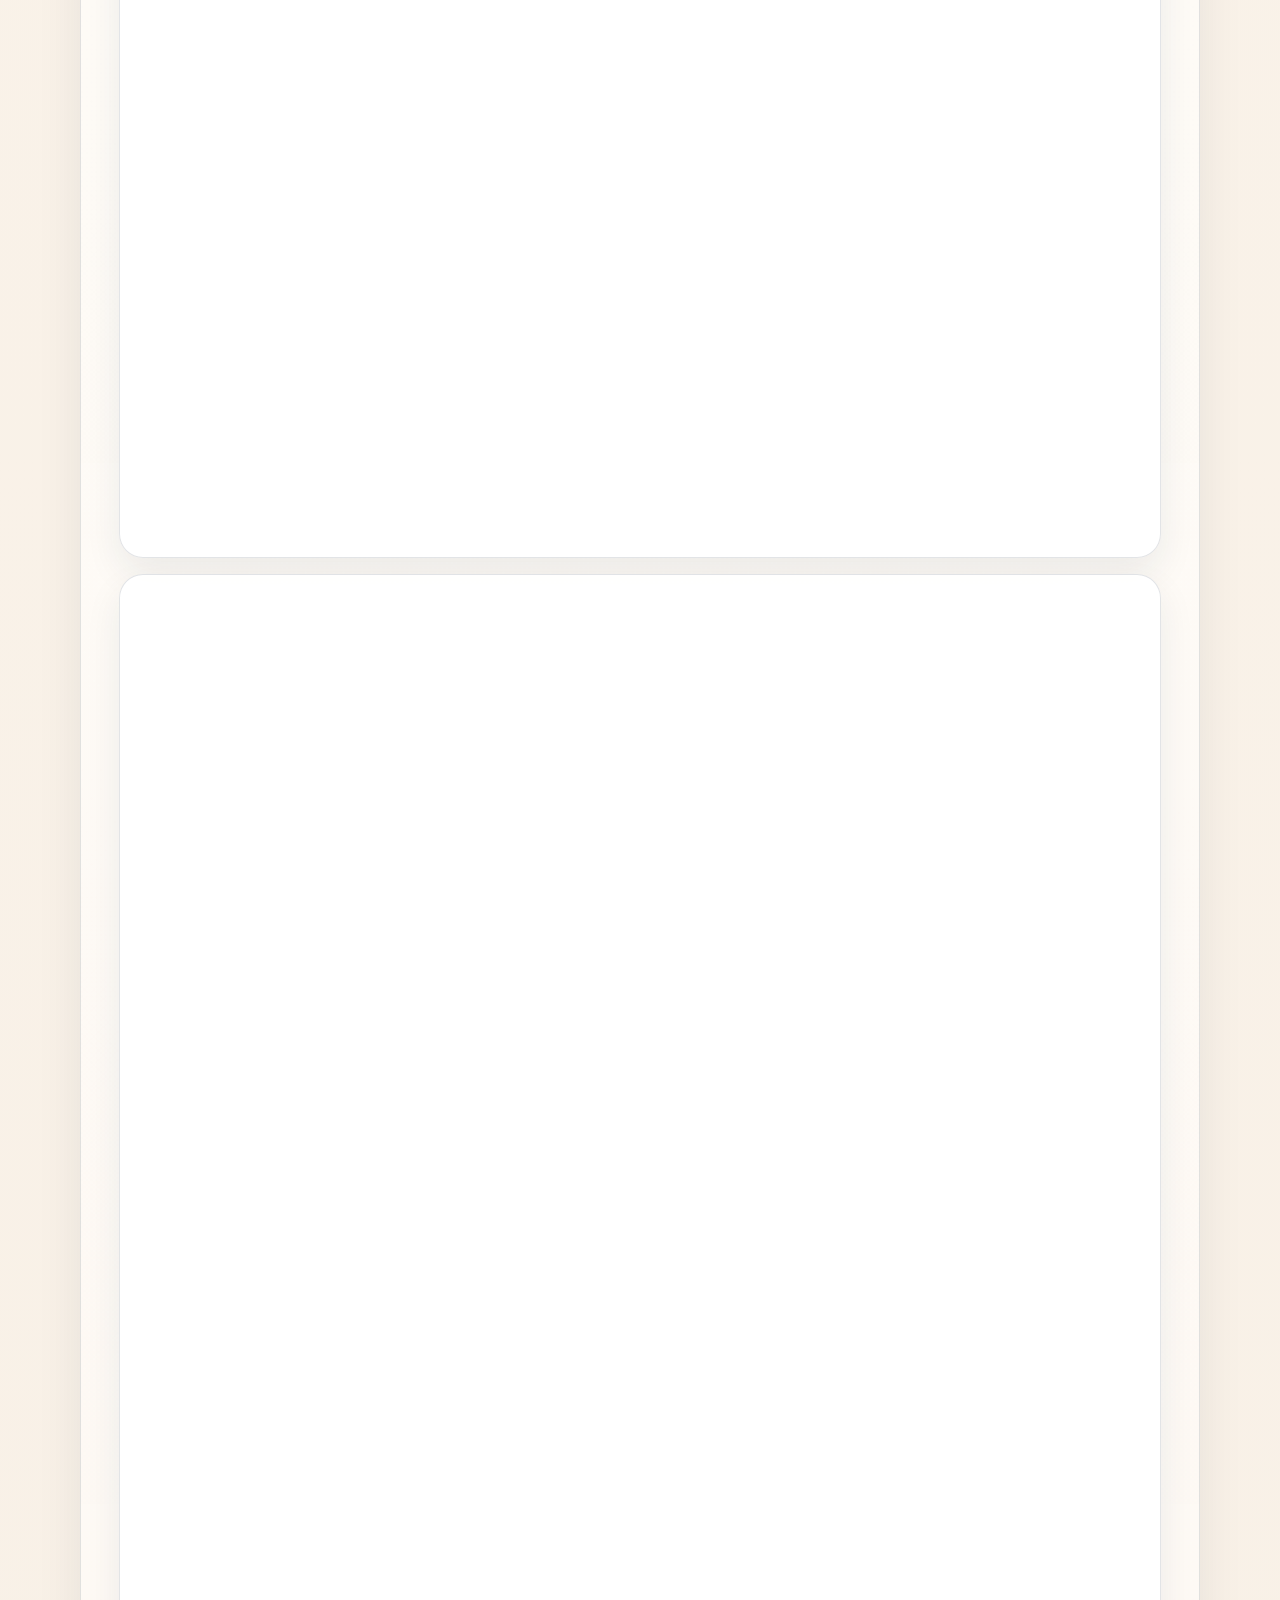
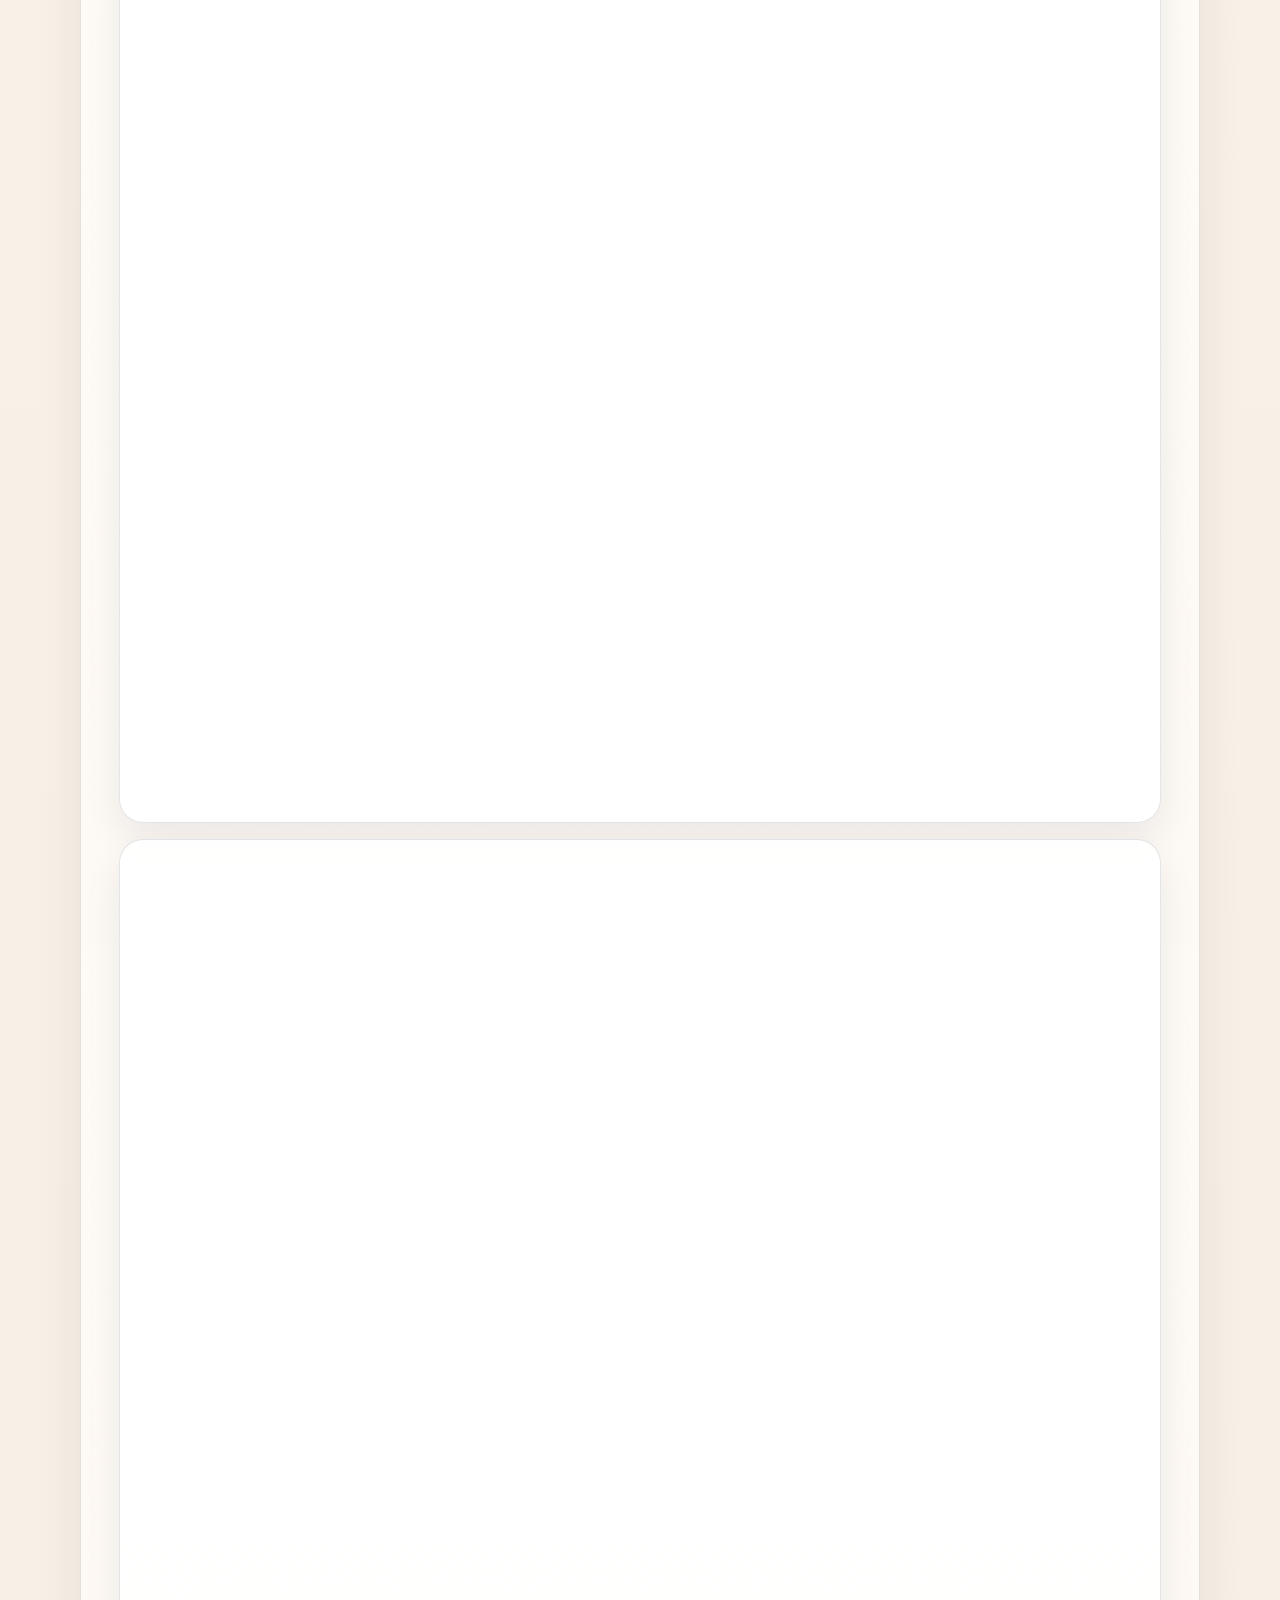
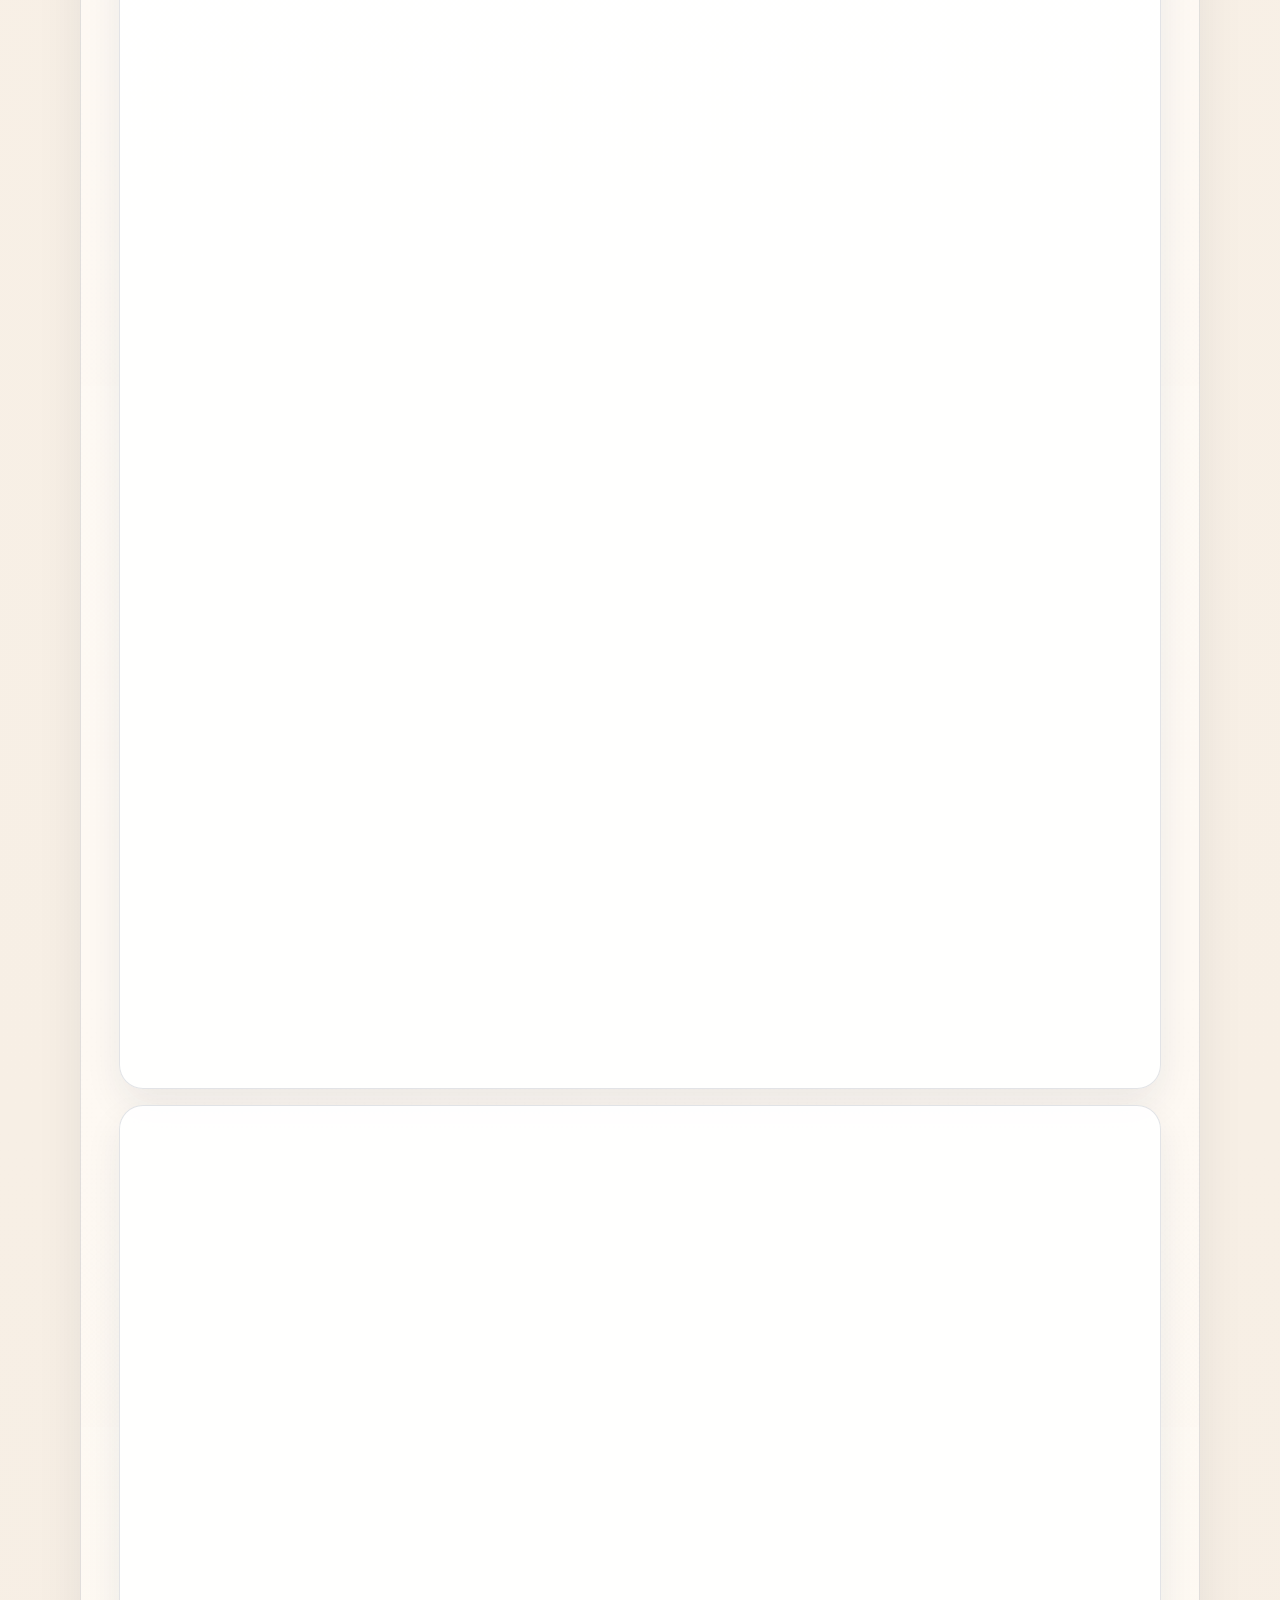
==== commit 3d1f4518: "Add contact email to company information" ====
--- a/index.html
+++ b/index.html
@@ -36,6 +36,7 @@
       "alternateName": "VIETNAM X PROCESSING COMPANY LIMITED",
       "description": "Xưởng gia công may bọc ghế sofa da thật, sofa vải, nệm ngồi ô tô và các sản phẩm may mặc bọc nệm tại TP. Hồ Chí Minh, Việt Nam.",
       "telephone": "+84988218301",
+      "email": "info@giacongx.com",
       "image": [
         "assets/images/factory-front.webp",
         "assets/images/sewing-line-closeup.webp",
@@ -81,7 +82,7 @@
   <div class="page-shell">
     <header class="site-header">
       <div class="container topbar">
-        <a class="brand" href="index.html" aria-label="Trang chủ">
+        <a class="brand" href="https://www.giacongx.com/" aria-label="Trang chủ">
           <span class="brand-copy">
             <strong>CÔNG TY TNHH GIA CÔNG X VIỆT NAM</strong>
           </span>
@@ -160,6 +161,7 @@
               <strong>Thông tin doanh nghiệp</strong>
               <p>CÔNG TY TNHH GIA CÔNG X VIỆT NAM</p>
               <p class="contact-line"><i class="fa-solid fa-phone" aria-hidden="true"></i><span>Điện thoại: <a href="tel:+84988218301">0988 218 301</a></span></p>
+              <p class="contact-line"><i class="fa-solid fa-envelope" aria-hidden="true"></i><span>Email: <a href="mailto:info@giacongx.com">info@giacongx.com</a></span></p>
               <p>Địa chỉ: Ô 2, Lô 141, Đường Ni13, khu phố 1, Phường Thới Hòa, Thành phố Hồ Chí Minh</p>
               <a class="button button-secondary button-map" href="https://maps.app.goo.gl/C5cqm9W752a1mhqNA" target="_blank" rel="noreferrer">Xem vị trí trên bản đồ</a>
               <div class="map-embed">
